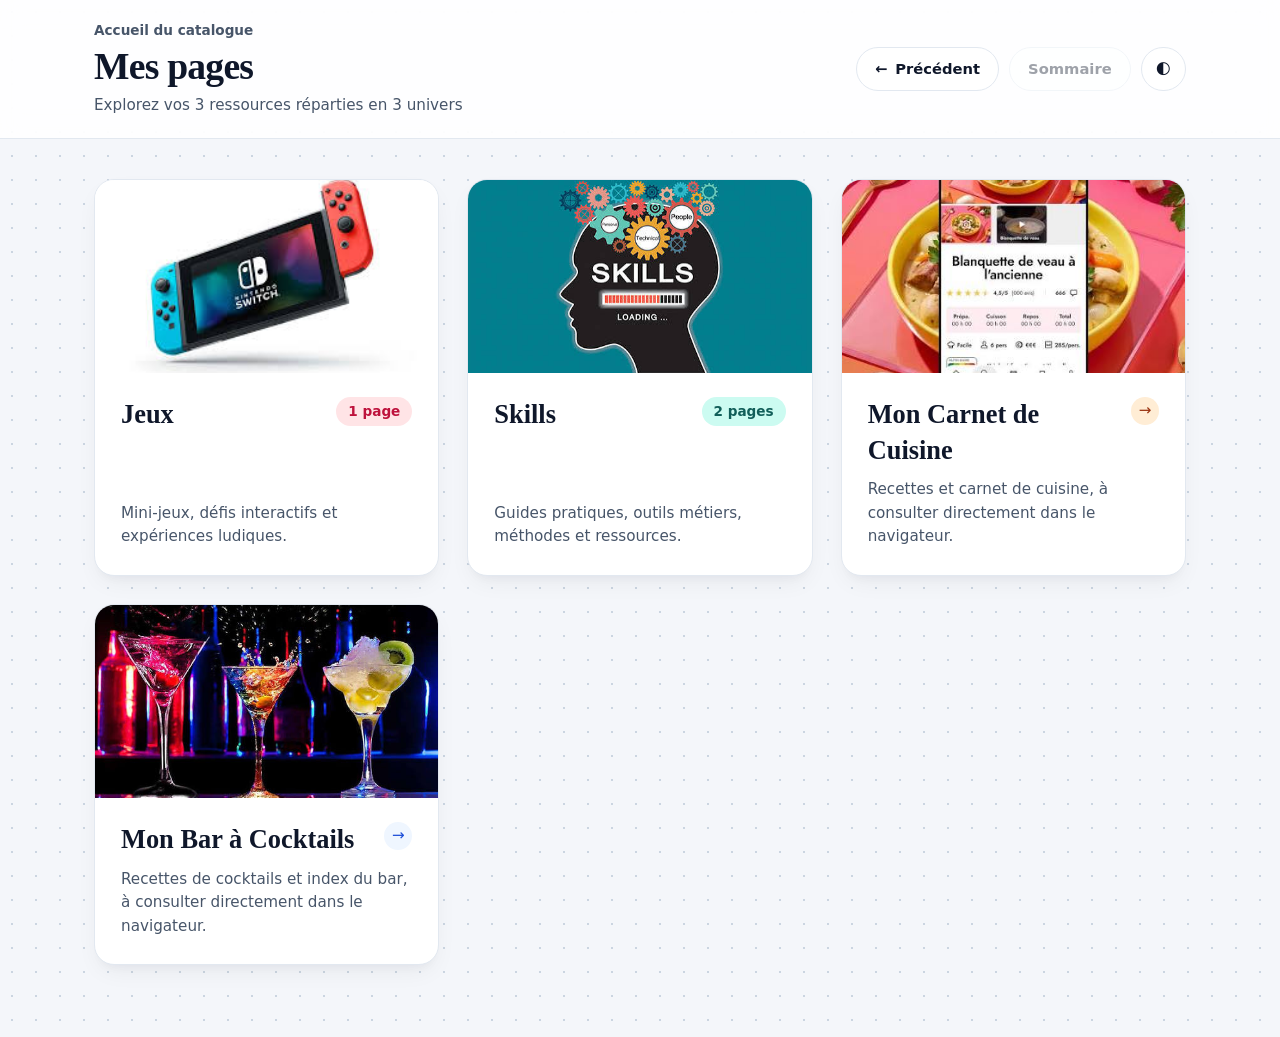
==== index.html @ b403a6d5 "add cocktails" ====
<!DOCTYPE html>
<html lang="fr">
<head>
<meta charset="UTF-8">
<meta name="viewport" content="width=device-width, initial-scale=1">
<title>Mes pages — Catalogue</title>
<link rel="icon" type="image/svg+xml" href="data:image/svg+xml,%3Csvg xmlns='http://www.w3.org/2000/svg' viewBox='0 0 64 64'%3E%3Cdefs%3E%3ClinearGradient id='g' x1='0%25' y1='0%25' x2='100%25' y2='100%25'%3E%3Cstop offset='0%25' stop-color='%2338bdf8'/%3E%3Cstop offset='100%25' stop-color='%23a855f7'/%3E%3C/linearGradient%3E%3C/defs%3E%3Crect width='64' height='64' rx='16' fill='%230f172a'/%3E%3Cg stroke='url(%23g)' stroke-width='2.5' opacity='0.85'%3E%3Cline x1='15' y1='20' x2='32' y2='14'/%3E%3Cline x1='15' y1='20' x2='32' y2='32'/%3E%3Cline x1='15' y1='20' x2='32' y2='50'/%3E%3Cline x1='15' y1='44' x2='32' y2='14'/%3E%3Cline x1='15' y1='44' x2='32' y2='32'/%3E%3Cline x1='15' y1='44' x2='32' y2='50'/%3E%3Cline x1='32' y1='14' x2='49' y2='32'/%3E%3Cline x1='32' y1='32' x2='49' y2='32'/%3E%3Cline x1='32' y1='50' x2='49' y2='32'/%3E%3C/g%3E%3Ccircle cx='15' cy='20' r='4.5' fill='%2338bdf8'/%3E%3Ccircle cx='15' cy='44' r='4.5' fill='%2338bdf8'/%3E%3Ccircle cx='32' cy='14' r='4.5' fill='%23818cf8'/%3E%3Ccircle cx='32' cy='32' r='4.5' fill='%23818cf8'/%3E%3Ccircle cx='32' cy='50' r='4.5' fill='%23818cf8'/%3E%3Ccircle cx='49' cy='32' r='5.5' fill='%23c084fc'/%3E%3C/svg%3E">
<style>
  /* ==========================================================================
     1. VARIABLES & THÈMES (Neutre, Jeux, Skills)
     ========================================================================== */
  :root {
    color-scheme: light dark;
    /* Palette de base (Accueil - Mode Clair) */
    --bg: #f4f6fa;
    --bg-pattern: radial-gradient(#cbd5e1 1px, transparent 1px);
    --surface: #ffffff;
    --surface-hover: #f8fafc;
    --ink: #0f172a;
    --muted: #475569;
    --line: #e2e8f0;
    --accent: #3b82f6;
    --accent-soft: #eff6ff;
    --accent-ink: #1d4ed8;
    --focus: #2563eb;
    --shadow: 0 10px 25px -5px rgba(15, 23, 42, 0.06), 0 8px 10px -6px rgba(15, 23, 42, 0.04);
    --shadow-hover: 0 20px 30px -10px rgba(15, 23, 42, 0.14);
    
    --radius: 20px;
    --radius-sm: 12px;
    --font-display: Georgia, "Iowan Old Style", "Palatino Linotype", serif;
    --font-sans: system-ui, -apple-system, "Segoe UI", Roboto, "Helvetica Neue", sans-serif;
    --transition: 0.25s cubic-bezier(0.22, 1, 0.36, 1);
  }

  /* Mode Sombre global (hors thème spécifique) */
  @media (prefers-color-scheme: dark) {
    :root:not([data-color-mode="light"]) {
      --bg: #0b1120;
      --bg-pattern: radial-gradient(#1e293b 1px, transparent 1px);
      --surface: #131c31;
      --surface-hover: #192540;
      --ink: #f1f5f9;
      --muted: #94a3b8;
      --line: #23304a;
      --accent: #60a5fa;
      --accent-soft: #1e293b;
      --accent-ink: #93c5fd;
      --focus: #60a5fa;
      --shadow: 0 10px 25px -5px rgba(0, 0, 0, 0.4);
      --shadow-hover: 0 20px 30px -10px rgba(0, 0, 0, 0.6);
    }
  }
  :root[data-color-mode="dark"] {
    --bg: #0b1120;
    --bg-pattern: radial-gradient(#1e293b 1px, transparent 1px);
    --surface: #131c31;
    --surface-hover: #192540;
    --ink: #f1f5f9;
    --muted: #94a3b8;
    --line: #23304a;
    --accent: #60a5fa;
    --accent-soft: #1e293b;
    --accent-ink: #93c5fd;
    --focus: #60a5fa;
    --shadow: 0 10px 25px -5px rgba(0, 0, 0, 0.4);
    --shadow-hover: 0 20px 30px -10px rgba(0, 0, 0, 0.6);
  }

  /* --------------------------------------------------------------------------
     THÈME SPÉCIFIQUE : JEUX (Ambiance Arcade / Gaming vibrante)
     -------------------------------------------------------------------------- */
  :root[data-category="jeux"] {
    --bg: #130b24;
    --bg-pattern: radial-gradient(rgba(236, 72, 153, 0.18) 1.5px, transparent 1.5px);
    --surface: #1e1238;
    --surface-hover: #29184d;
    --ink: #fdf4ff;
    --muted: #d8b4fe;
    --line: #3b236e;
    --accent: #f43f5e;
    --accent-soft: rgba(244, 63, 94, 0.2);
    --accent-ink: #fda4af;
    --focus: #fbbf24;
    --radius: 24px;
    --font-display: system-ui, -apple-system, "Segoe UI", Roboto, sans-serif;
    --shadow: 0 10px 30px -5px rgba(0, 0, 0, 0.5), 0 0 0 1px rgba(244, 63, 94, 0.15);
    --shadow-hover: 0 18px 35px -8px rgba(244, 63, 94, 0.35), 0 0 20px rgba(168, 85, 247, 0.25);
  }
  :root[data-category="jeux"][data-color-mode="light"] {
    --bg: #fdf2f8;
    --bg-pattern: radial-gradient(rgba(219, 39, 119, 0.15) 1.5px, transparent 1.5px);
    --surface: #ffffff;
    --surface-hover: #fff1f2;
    --ink: #3b0764;
    --muted: #701a75;
    --line: #fbcfe8;
    --accent: #e11d48;
    --accent-soft: #ffe4e6;
    --accent-ink: #be123c;
    --focus: #be123c;
  }

  /* --------------------------------------------------------------------------
     THÈME SPÉCIFIQUE : SKILLS (Ambiance Atelier / Savoir-faire précis)
     -------------------------------------------------------------------------- */
  :root[data-category="skill"] {
    --bg: #f0f5f3;
    --bg-pattern: linear-gradient(to right, rgba(15, 118, 110, 0.06) 1px, transparent 1px),
                  linear-gradient(to bottom, rgba(15, 118, 110, 0.06) 1px, transparent 1px);
    --surface: #ffffff;
    --surface-hover: #f4fbf9;
    --ink: #062c29;
    --muted: #3b635e;
    --line: #cce3de;
    --accent: #0f766e;
    --accent-soft: #ccfbf1;
    --accent-ink: #115e59;
    --focus: #0f766e;
    --radius: 12px;
    --font-display: Georgia, "Iowan Old Style", "Palatino Linotype", serif;
    --shadow: 0 4px 20px -2px rgba(6, 44, 41, 0.06);
    --shadow-hover: 0 14px 28px -6px rgba(15, 118, 110, 0.18);
  }
  :root[data-category="skill"][data-color-mode="dark"] {
    --bg: #071917;
    --bg-pattern: linear-gradient(to right, rgba(45, 212, 191, 0.06) 1px, transparent 1px),
                  linear-gradient(to bottom, rgba(45, 212, 191, 0.06) 1px, transparent 1px);
    --surface: #0d2623;
    --surface-hover: #133531;
    --ink: #ecfdf5;
    --muted: #99f6e4;
    --line: #1d4742;
    --accent: #2dd4bf;
    --accent-soft: rgba(45, 212, 191, 0.15);
    --accent-ink: #5eead4;
    --focus: #2dd4bf;
  }

  /* ==========================================================================
     2. RESET & ACCESSIBILITÉ
     ========================================================================== */
  *, *::before, *::after { box-sizing: border-box; }
  html { -webkit-text-size-adjust: 100%; scroll-behavior: smooth; }
  
  body {
    margin: 0;
    font-family: var(--font-sans);
    font-size: 16px;
    line-height: 1.55;
    background-color: var(--bg);
    background-image: var(--bg-pattern);
    background-size: 24px 24px;
    color: var(--ink);
    min-height: 100vh;
    transition: background-color 0.35s ease, color 0.35s ease;
  }

  /* Lien d'évitement clavier (Skip Link) */
  .skip-link {
    position: absolute;
    top: -100px;
    left: 16px;
    background: var(--accent);
    color: #ffffff;
    padding: 12px 20px;
    border-radius: 999px;
    font-weight: 700;
    text-decoration: none;
    z-index: 1000;
    transition: top 0.2s ease;
  }
  .skip-link:focus {
    top: 16px;
    outline: 3px solid var(--focus);
    outline-offset: 2px;
  }

  /* Focus clavier haute visibilité */
  :focus-visible {
    outline: 3px solid var(--focus);
    outline-offset: 3px;
  }

  .sr-only {
    position: absolute;
    width: 1px;
    height: 1px;
    padding: 0;
    margin: -1px;
    overflow: hidden;
    clip: rect(0, 0, 0, 0);
    white-space: nowrap;
    border: 0;
  }

  /* ==========================================================================
     3. EN-TÊTE & NAVIGATION
     ========================================================================== */
  .top-wrapper {
    background: color-mix(in srgb, var(--surface) 85%, transparent);
    backdrop-filter: blur(12px);
    -webkit-backdrop-filter: blur(12px);
    border-bottom: 1px solid var(--line);
    position: sticky;
    top: 0;
    z-index: 50;
  }

  .top {
    max-width: 1140px;
    margin: 0 auto;
    padding: 20px 24px;
    display: flex;
    flex-wrap: wrap;
    align-items: center;
    justify-content: space-between;
    gap: 16px 24px;
  }

  .brand-area {
    display: flex;
    flex-direction: column;
    gap: 4px;
  }

  /* Fil d'Ariane */
  .breadcrumb {
    display: flex;
    align-items: center;
    gap: 8px;
    font-size: 0.85rem;
    font-weight: 600;
    color: var(--muted);
  }
  .breadcrumb a {
    color: var(--accent-ink);
    text-decoration: none;
    border-radius: 4px;
  }
  .breadcrumb a:hover { text-decoration: underline; }

  header h1 {
    margin: 0;
    font-family: var(--font-display);
    font-weight: 800;
    font-size: clamp(1.65rem, 3.5vw, 2.35rem);
    letter-spacing: -0.02em;
    line-height: 1.15;
    display: flex;
    align-items: center;
    gap: 12px;
  }
  :root[data-category="skill"] header h1 {
    font-weight: 400;
    letter-spacing: -0.01em;
  }

  .category-badge {
    font-family: var(--font-sans);
    font-size: 0.8rem;
    font-weight: 700;
    text-transform: uppercase;
    letter-spacing: 0.06em;
    padding: 4px 12px;
    border-radius: 999px;
    background: var(--accent-soft);
    color: var(--accent-ink);
    border: 1px solid color-mix(in srgb, var(--accent) 30%, transparent);
  }

  header p {
    margin: 2px 0 0;
    color: var(--muted);
    font-size: 0.95rem;
  }

  .controls {
    display: flex;
    flex-wrap: wrap;
    align-items: center;
    gap: 10px;
  }

  .btn {
    appearance: none;
    display: inline-flex;
    align-items: center;
    gap: 8px;
    padding: 10px 18px;
    border: 1px solid var(--line);
    border-radius: 999px;
    background: var(--surface);
    color: var(--ink);
    font: inherit;
    font-size: 0.92rem;
    font-weight: 600;
    cursor: pointer;
    transition: all var(--transition);
  }
  .btn:hover:not(:disabled) {
    border-color: var(--accent);
    background: var(--accent-soft);
    color: var(--accent-ink);
  }
  .btn:disabled {
    opacity: 0.4;
    cursor: not-allowed;
  }
  .btn-icon {
    padding: 10px 14px;
  }

  /* ==========================================================================
     4. CONTENU PRINCIPAL & BARRE D'OUTILS
     ========================================================================== */
  main {
    max-width: 1140px;
    margin: 0 auto;
    padding: 32px 24px 72px;
  }

  /* Barre de recherche dans les catégories */
  .toolbar {
    margin-bottom: 28px;
    display: flex;
    flex-wrap: wrap;
    align-items: center;
    justify-content: space-between;
    gap: 16px;
  }

  .search-box {
    position: relative;
    flex: 1 1 280px;
    max-width: 420px;
  }
  .search-box svg {
    position: absolute;
    left: 14px;
    top: 50%;
    transform: translateY(-50%);
    width: 18px;
    height: 18px;
    color: var(--muted);
    pointer-events: none;
  }
  .search-input {
    width: 100%;
    padding: 12px 16px 12px 42px;
    border: 1px solid var(--line);
    border-radius: 999px;
    background: var(--surface);
    color: var(--ink);
    font: inherit;
    font-size: 0.95rem;
    box-shadow: var(--shadow);
    transition: border-color 0.2s ease, box-shadow 0.2s ease;
  }
  .search-input::placeholder { color: var(--muted); }
  .search-input:focus {
    outline: none;
    border-color: var(--accent);
    box-shadow: 0 0 0 3px var(--accent-soft);
  }

  /* ==========================================================================
     5. GRILLES & CARTES
     ========================================================================== */
  .grid {
    list-style: none;
    margin: 0;
    padding: 0;
    display: grid;
    gap: 24px;
    grid-template-columns: repeat(auto-fill, minmax(250px, 1fr));
  }

  /* Grille d'accueil (2 grandes cartes héroïques) */
  .grid.home-grid {
    grid-template-columns: repeat(auto-fit, minmax(320px, 1fr));
    gap: 28px;
    margin-top: 8px;
  }

  .card {
    position: relative;
    display: flex;
    flex-direction: column;
    height: 100%;
    background: var(--surface);
    border: 1px solid var(--line);
    border-radius: var(--radius);
    overflow: hidden;
    text-decoration: none;
    color: inherit;
    box-shadow: var(--shadow);
    transition: transform var(--transition), border-color var(--transition), box-shadow var(--transition), background-color var(--transition);
  }

  .card:hover {
    border-color: var(--accent);
    background: var(--surface-hover);
    box-shadow: var(--shadow-hover);
  }

  @media (prefers-reduced-motion: no-preference) {
    .card:hover { transform: translateY(-4px); }
  }

  /* Visuel de carte */
  .media-wrap {
    position: relative;
    aspect-ratio: 16 / 10;
    width: 100%;
    overflow: hidden;
    background: var(--accent-soft);
    display: flex;
    align-items: center;
    justify-content: center;
  }

  .card img {
    width: 100%;
    height: 100%;
    object-fit: cover;
    display: block;
    transition: transform 0.4s ease;
  }
  @media (prefers-reduced-motion: no-preference) {
    .card:hover img { transform: scale(1.04); }
  }

  .thumb-svg {
    width: 100%;
    height: 100%;
    display: flex;
    align-items: center;
    justify-content: center;
  }
  .thumb-svg svg {
    width: 100%;
    height: 100%;
    object-fit: cover;
  }

  /* Contenu texte de la carte */
  .card-body {
    padding: 18px 20px 20px;
    display: flex;
    flex-direction: column;
    justify-content: space-between;
    flex: 1;
    gap: 10px;
  }

  .card-title-row {
    display: flex;
    align-items: flex-start;
    justify-content: space-between;
    gap: 12px;
  }

  .card .label {
    font-weight: 700;
    font-size: 1.08rem;
    line-height: 1.35;
    overflow-wrap: anywhere;
  }

  .card-arrow {
    flex-shrink: 0;
    width: 28px;
    height: 28px;
    border-radius: 50%;
    background: var(--accent-soft);
    color: var(--accent-ink);
    display: inline-flex;
    align-items: center;
    justify-content: center;
    font-size: 0.95rem;
    transition: transform 0.2s ease, background-color 0.2s ease, color 0.2s ease;
  }
  .card:hover .card-arrow {
    background: var(--accent);
    color: #ffffff;
    transform: translateX(3px);
  }

  /* Styles spécifiques des Cartes Catégories (Accueil) */
  .card.category[data-key="jeux"] {
    --accent: #e11d48;
    --accent-soft: #ffe4e6;
    --accent-ink: #be123c;
  }
  .card.category[data-key="skill"] {
    --accent: #0f766e;
    --accent-soft: #ccfbf1;
    --accent-ink: #115e59;
  }
  @media (prefers-color-scheme: dark) {
    :root:not([data-color-mode="light"]) .card.category[data-key="jeux"] {
      --accent: #f43f5e;
      --accent-soft: rgba(244, 63, 94, 0.2);
      --accent-ink: #fda4af;
    }
    :root:not([data-color-mode="light"]) .card.category[data-key="skill"] {
      --accent: #2dd4bf;
      --accent-soft: rgba(45, 212, 191, 0.18);
      --accent-ink: #5eead4;
    }
  }
  :root[data-color-mode="dark"] .card.category[data-key="jeux"] {
    --accent: #f43f5e;
    --accent-soft: rgba(244, 63, 94, 0.2);
    --accent-ink: #fda4af;
  }
  :root[data-color-mode="dark"] .card.category[data-key="skill"] {
    --accent: #2dd4bf;
    --accent-soft: rgba(45, 212, 191, 0.18);
    --accent-ink: #5eead4;
  }

  /* Vignette Cuisine (lien direct vers le carnet) */
  .card.category[data-key="cuisine"] {
    --accent: #ea580c;
    --accent-soft: #ffedd5;
    --accent-ink: #9a3412;
  }
  @media (prefers-color-scheme: dark) {
    :root:not([data-color-mode="light"]) .card.category[data-key="cuisine"] {
      --accent: #fb923c;
      --accent-soft: rgba(251, 146, 60, 0.18);
      --accent-ink: #fdba74;
    }
  }
  :root[data-color-mode="dark"] .card.category[data-key="cuisine"] {
    --accent: #fb923c;
    --accent-soft: rgba(251, 146, 60, 0.18);
    --accent-ink: #fdba74;
  }

  .card.category .media-wrap {
    aspect-ratio: 16 / 9;
  }
  .card.category .card-body {
    padding: 24px 26px 26px;
  }
  .card.category .label {
    font-family: var(--font-display);
    font-size: 1.65rem;
    font-weight: 700;
  }
  .card.category .desc {
    margin: 0;
    color: var(--muted);
    font-size: 0.95rem;
  }

  .count-pill {
    display: inline-flex;
    align-items: center;
    gap: 6px;
    font-family: var(--font-sans);
    font-size: 0.85rem;
    font-weight: 700;
    color: var(--accent-ink);
    background: var(--accent-soft);
    padding: 4px 12px;
    border-radius: 999px;
    white-space: nowrap;
  }

  .info {
    grid-column: 1 / -1;
    background: var(--surface);
    border: 1px dashed var(--line);
    border-radius: var(--radius);
    color: var(--muted);
    text-align: center;
    padding: 56px 24px;
    margin: 0;
    font-size: 1.05rem;
  }

  @media (max-width: 600px) {
    .top { padding: 16px; }
    main { padding: 20px 16px 56px; }
    .grid { grid-template-columns: 1fr; gap: 16px; }
    .card.category .label { font-size: 1.4rem; }
  }
</style>
</head>
<body>

<a href="#app" class="skip-link">Aller au contenu principal</a>

<div class="top-wrapper">
  <header class="top">
    <div class="brand-area">
      <nav class="breadcrumb" id="breadcrumb" aria-label="Fil d'Ariane"></nav>
      <h1>
        <span id="pageTitle">Mes pages</span>
        <span class="category-badge" id="categoryBadge" hidden></span>
      </h1>
      <p id="subtitle" role="status" aria-live="polite">Chargement du catalogue…</p>
    </div>

    <div class="controls" role="toolbar" aria-label="Outils de navigation">
      <button class="btn" id="btnPrecedent" type="button" onclick="history.back()">
        <span aria-hidden="true">←</span> Précédent
      </button>
      <button class="btn" id="btnSommaire" type="button" onclick="location.hash = ''">
        Sommaire
      </button>
      <button class="btn btn-icon" id="btnTheme" type="button" aria-label="Changer le mode clair ou sombre" title="Changer l'apparence clair/sombre">
        <span id="themeIcon" aria-hidden="true">🌓</span>
      </button>
    </div>
  </header>
</div>

<main id="app" tabindex="-1">
  <p class="info">Recherche des pages en cours…</p>
</main>

<!-- Données générées par generer_pages.py -->
<script src="pages.js"></script>

<script>
  /* ==========================================================================
     ILLUSTRATIONS VECTORIELLES INTÉGRÉES (Fallbacks visuels pertinents)
     ========================================================================== */
  const ILLUSTRATIONS = {
    jeux: `
      <svg viewBox="0 0 400 225" xmlns="http://www.w3.org/2000/svg" role="img" aria-hidden="true">
        <defs>
          <linearGradient id="g-jeux" x1="0%" y1="0%" x2="100%" y2="100%">
            <stop offset="0%" stop-color="#3b0764"/>
            <stop offset="50%" stop-color="#831843"/>
            <stop offset="100%" stop-color="#e11d48"/>
          </linearGradient>
          <radialGradient id="glow-jeux" cx="50%" cy="50%" r="50%">
            <stop offset="0%" stop-color="#fbbf24" stop-opacity="0.35"/>
            <stop offset="100%" stop-color="#fbbf24" stop-opacity="0"/>
          </radialGradient>
        </defs>
        <rect width="400" height="225" fill="url(#g-jeux)"/>
        <circle cx="200" cy="112" r="110" fill="url(#glow-jeux)"/>
        <!-- Grille néon perspective -->
        <path d="M0 175 L400 175 M0 195 L400 195 M0 215 L400 215 M80 155 L20 225 M160 155 L130 225 M240 155 L270 225 M320 155 L380 225" stroke="rgba(255,255,255,0.15)" stroke-width="1.5"/>
        <!-- Manette stylisée -->
        <g transform="translate(120, 52)">
          <rect x="20" y="20" width="120" height="68" rx="34" fill="#1e1b4b" stroke="#f472b6" stroke-width="3"/>
          <!-- Croix directionnelle -->
          <path d="M52 42 v24 M40 54 h24" stroke="#38bdf8" stroke-width="6" stroke-linecap="round"/>
          <!-- Boutons d'action -->
          <circle cx="112" cy="44" r="5" fill="#fbbf24"/>
          <circle cx="124" cy="54" r="5" fill="#f43f5e"/>
          <circle cx="112" cy="64" r="5" fill="#34d399"/>
          <circle cx="100" cy="54" r="5" fill="#a78bfa"/>
        </g>
        <!-- Étoiles -->
        <circle cx="65" cy="45" r="2.5" fill="#fde047"/>
        <circle cx="335" cy="55" r="3" fill="#38bdf8"/>
        <circle cx="310" cy="135" r="2" fill="#f472b6"/>
      </svg>`,
    skill: `
      <svg viewBox="0 0 400 225" xmlns="http://www.w3.org/2000/svg" role="img" aria-hidden="true">
        <defs>
          <linearGradient id="g-skill" x1="0%" y1="0%" x2="100%" y2="100%">
            <stop offset="0%" stop-color="#064e3b"/>
            <stop offset="60%" stop-color="#0f766e"/>
            <stop offset="100%" stop-color="#14b8a6"/>
          </linearGradient>
        </defs>
        <rect width="400" height="225" fill="url(#g-skill)"/>
        <!-- Cercles géométriques / architecture -->
        <circle cx="200" cy="112" r="78" fill="none" stroke="rgba(255,255,255,0.18)" stroke-width="1.5" stroke-dasharray="6 6"/>
        <circle cx="200" cy="112" r="52" fill="rgba(255,255,255,0.08)" stroke="rgba(255,255,255,0.3)" stroke-width="1.5"/>
        <!-- Compas / Fiche structurée / Étoile de compétence -->
        <g transform="translate(152, 64)" fill="none" stroke="#ecfdf5" stroke-width="2.5" stroke-linecap="round" stroke-linejoin="round">
          <polygon points="48,8 60,34 88,38 68,58 72,86 48,72 24,86 28,58 8,38 36,34" fill="rgba(255,255,255,0.16)"/>
          <circle cx="48" cy="48" r="10" fill="#5eead4" stroke="none"/>
        </g>
        <!-- Lignes techniques -->
        <path d="M40 40 h45 M40 50 h28 M315 175 h45 M332 185 h28" stroke="rgba(255,255,255,0.4)" stroke-width="2" stroke-linecap="round"/>
      </svg>`,
    cuisine: `
      <svg viewBox="0 0 400 225" xmlns="http://www.w3.org/2000/svg" role="img" aria-hidden="true">
        <defs>
          <linearGradient id="g-cuisine" x1="0%" y1="0%" x2="100%" y2="100%">
            <stop offset="0%" stop-color="#7c2d12"/>
            <stop offset="55%" stop-color="#c2410c"/>
            <stop offset="100%" stop-color="#fb923c"/>
          </linearGradient>
        </defs>
        <rect width="400" height="225" fill="url(#g-cuisine)"/>
        <!-- Poêle vue de dessus -->
        <circle cx="190" cy="115" r="66" fill="rgba(255,255,255,0.12)" stroke="rgba(255,255,255,0.45)" stroke-width="3"/>
        <circle cx="190" cy="115" r="42" fill="none" stroke="rgba(255,255,255,0.25)" stroke-width="2"/>
        <path d="M256 115 h70" stroke="#fff7ed" stroke-width="9" stroke-linecap="round"/>
        <!-- Vapeur -->
        <path d="M172 32 q-10 -12 0 -24 M190 32 q-10 -12 0 -24 M208 32 q-10 -12 0 -24" fill="none" stroke="rgba(255,255,255,0.6)" stroke-width="3" stroke-linecap="round"/>
        <!-- Ingrédients -->
        <circle cx="180" cy="108" r="7" fill="#fde047"/>
        <circle cx="200" cy="125" r="6" fill="#86efac"/>
        <circle cx="186" cy="132" r="5" fill="#fecaca"/>
        <!-- Lignes techniques -->
        <path d="M40 40 h45 M40 50 h28 M315 175 h45 M332 185 h28" stroke="rgba(255,255,255,0.4)" stroke-width="2" stroke-linecap="round"/>
      </svg>`,
    cocktail: `
      <svg viewBox="0 0 400 225" xmlns="http://www.w3.org/2000/svg" role="img" aria-hidden="true">
        <defs>
          <linearGradient id="g-cocktail" x1="0%" y1="0%" x2="100%" y2="100%">
            <stop offset="0%" stop-color="#4c0519"/>
            <stop offset="55%" stop-color="#be185d"/>
            <stop offset="100%" stop-color="#f59e0b"/>
          </linearGradient>
        </defs>
        <rect width="400" height="225" fill="url(#g-cocktail)"/>
        <circle cx="300" cy="60" r="34" fill="rgba(255,255,255,0.12)"/>
        <!-- Verre à cocktail -->
        <path d="M150 62 h100 l-50 62 z" fill="rgba(255,255,255,0.22)" stroke="#fff7ed" stroke-width="3" stroke-linejoin="round"/>
        <path d="M200 124 v58 M162 184 h76" stroke="#fff7ed" stroke-width="5" stroke-linecap="round"/>
        <!-- Liquide et garniture -->
        <path d="M168 84 h64 l-32 36 z" fill="#fde047"/>
        <path d="M236 52 l18 -30" stroke="#86efac" stroke-width="4" stroke-linecap="round"/>
        <circle cx="256" cy="20" r="6" fill="#fb7185"/>
        <!-- Bulles -->
        <circle cx="120" cy="150" r="4" fill="rgba(255,255,255,0.5)"/>
        <circle cx="280" cy="160" r="3" fill="rgba(255,255,255,0.5)"/>
        <circle cx="90" cy="110" r="2.5" fill="rgba(255,255,255,0.5)"/>
      </svg>`
  };

  /* ==========================================================================
     CONFIGURATION DES CATÉGORIES
     ========================================================================== */
  const CATEGORIES = {
    jeux: {
      title: "Jeux",
      badge: "Espace Ludique",
      description: "Mini-jeux, défis interactifs et expériences ludiques.",
      icon: "🎮",
      img: "switch"
    },
    skill: {
      title: "Skills",
      badge: "Atelier & Savoir-faire",
      description: "Guides pratiques, outils métiers, méthodes et ressources.",
      icon: "🧩",
      img: "skill"
    }
  };

  /* Vignette de sélection : lance l'index du carnet de cuisine */
  const CUISINE_TILE = {
    key: "cuisine",
    href: "Mon-Carnet-de-Cuisine-IA-navigateur/index.html",
    title: "Mon Carnet de Cuisine",
    description: "Recettes et carnet de cuisine, à consulter directement dans le navigateur.",
    img: "cuisine",
    image: null
  };

  /* Vignette de sélection : lance l'index du bar à cocktails */
  const BAR_TILE = {
    key: "cocktail",
    href: "bar-a-cocktails/index.html",
    title: "Mon Bar à Cocktails",
    description: "Recettes de cocktails et index du bar, à consulter directement dans le navigateur.",
    img: "cocktail",
    image: null
  };

  const IMAGE_EXT = ["jpg", "jpeg", "png", "webp"];
  let PAGES = [];
  let currentSearch = "";

  const app = document.getElementById("app");
  const pageTitle = document.getElementById("pageTitle");
  const categoryBadge = document.getElementById("categoryBadge");
  const subtitle = document.getElementById("subtitle");
  const breadcrumb = document.getElementById("breadcrumb");
  const btnSommaire = document.getElementById("btnSommaire");
  const btnTheme = document.getElementById("btnTheme");

  /* ==========================================================================
     GESTION DU MODE CLAIR / SOMBRE MANUEL
     ========================================================================== */
  function initColorMode() {
    const saved = localStorage.getItem("catalogue-color-mode");
    if (saved) document.documentElement.dataset.colorMode = saved;
    
    btnTheme.addEventListener("click", () => {
      const current = document.documentElement.dataset.colorMode;
      const isDarkSystem = window.matchMedia("(prefers-color-scheme: dark)").matches;
      let next;
      if (!current) {
        next = isDarkSystem ? "light" : "dark";
      } else {
        next = current === "dark" ? "light" : "dark";
      }
      document.documentElement.dataset.colorMode = next;
      localStorage.setItem("catalogue-color-mode", next);
    });
  }

  /* ==========================================================================
     1. DÉCOUVERTE DES FICHIERS
     ========================================================================== */
  async function listFromDirectory() {
    const res = await fetch("./");
    if (!res.ok) throw new Error("listing indisponible");
    const doc = new DOMParser().parseFromString(await res.text(), "text/html");
    return [...doc.querySelectorAll("a")]
      .map(a => decodeURIComponent(a.getAttribute("href") || ""))
      .filter(h => /^(jeux|skill)[^/]*\.html$/i.test(h))
      .map(f => ({ file: f }));
  }

  async function discover() {
    if (Array.isArray(window.PAGES_DATA) && window.PAGES_DATA.length) {
      return window.PAGES_DATA;
    }
    try {
      const entries = await listFromDirectory();
      if (entries.length) return entries;
    } catch (err) {
      console.warn("Listing impossible :", err);
    }
    return [];
  }

  /* ==========================================================================
     2. INFOS DE CHAQUE PAGE
     ========================================================================== */
  async function titleOf(file) {
    try {
      const res = await fetch(file);
      const doc = new DOMParser().parseFromString(await res.text(), "text/html");
      return doc.title.trim() || null;
    } catch { return null; }
  }

  function imageExists(src) {
    return new Promise(resolve => {
      const img = new Image();
      img.onload = () => resolve(src);
      img.onerror = () => resolve(null);
      img.src = src;
    });
  }

  async function findImage(stem) {
    for (const dir of ["", "images/"]) {
      for (const ext of IMAGE_EXT) {
        const ok = await imageExists(`${dir}${stem}.${ext}`);
        if (ok) return ok;
      }
    }
    return null;
  }

  function categoryOf(file) {
    return Object.keys(CATEGORIES).find(k => file.toLowerCase().startsWith(k)) || null;
  }

  async function loadCategoryIcons() {
    for (const cat of Object.values(CATEGORIES)) {
      cat.image = cat.img ? await findImage(cat.img) : null;
    }
    CUISINE_TILE.image = await findImage(CUISINE_TILE.img);
    BAR_TILE.image = await findImage(BAR_TILE.img);
  }

  async function buildPages() {
    const entries = await discover();
    const pages = [];
    for (const e of entries) {
      try {
        const key = categoryOf(e.file);
        if (!key) continue;
        const stem = e.file.replace(/\.html$/i, "");
        pages.push({
          key,
          file: e.file,
          name: e.name || (await titleOf(e.file)) || stem,
          image: ("image" in e) ? e.image : await findImage(stem)
        });
      } catch (err) {
        console.warn("Page ignorée :", e, err);
      }
    }
    pages.sort((a, b) => a.name.localeCompare(b.name, "fr", { numeric: true }));
    return pages;
  }

  /* ==========================================================================
     3. AFFICHAGE & ACCESSIBILITÉ
     ========================================================================== */
  function makeSvgThumb(key) {
    const div = document.createElement("div");
    div.className = "thumb-svg";
    div.setAttribute("aria-hidden", "true");
    div.innerHTML = ILLUSTRATIONS[key] || ILLUSTRATIONS.skill;
    return div;
  }

  function makeCard({ href, name, description, image, key, isCategory = false, count = null }) {
    const li = document.createElement("li");
    
    const a = document.createElement("a");
    a.className = "card" + (isCategory ? " category" : "");
    a.href = href;
    a.dataset.key = key;

    // Zone visuelle (Photo ou Illustration SVG dédiée)
    const mediaWrap = document.createElement("div");
    mediaWrap.className = "media-wrap";
    if (image) {
      const img = document.createElement("img");
      img.src = image;
      img.alt = ""; // Décoratif car le lien contient déjà le titre explicite
      img.loading = "lazy";
      img.onerror = () => img.replaceWith(makeSvgThumb(key));
      mediaWrap.appendChild(img);
    } else {
      mediaWrap.appendChild(makeSvgThumb(key));
    }
    a.appendChild(mediaWrap);

    // Corps de carte
    const body = document.createElement("div");
    body.className = "card-body";

    const titleRow = document.createElement("div");
    titleRow.className = "card-title-row";

    const titleSpan = document.createElement("span");
    titleSpan.className = "label";
    titleSpan.textContent = name;
    titleRow.appendChild(titleSpan);

    if (count !== null) {
      const badge = document.createElement("span");
      badge.className = "count-pill";
      badge.textContent = `${count} ${count > 1 ? "pages" : "page"}`;
      titleRow.appendChild(badge);
    } else {
      const arrow = document.createElement("span");
      arrow.className = "card-arrow";
      arrow.setAttribute("aria-hidden", "true");
      arrow.textContent = "→";
      titleRow.appendChild(arrow);
    }

    body.appendChild(titleRow);

    if (description) {
      const desc = document.createElement("p");
      desc.className = "desc";
      desc.textContent = description;
      body.appendChild(desc);
    }

    a.appendChild(body);
    li.appendChild(a);
    return li;
  }

  function updateHeader({ categoryKey = null, title, badge = "", sub = "" }) {
    if (categoryKey) {
      document.documentElement.dataset.category = categoryKey;
      breadcrumb.innerHTML = `<a href="#">Accueil</a> <span aria-hidden="true">/</span> <span>${title}</span>`;
      categoryBadge.textContent = badge;
      categoryBadge.hidden = false;
    } else {
      delete document.documentElement.dataset.category;
      breadcrumb.innerHTML = `<span>Accueil du catalogue</span>`;
      categoryBadge.hidden = true;
    }
    pageTitle.textContent = title;
    subtitle.textContent = sub;
    document.title = categoryKey ? `${title} — Mes pages` : "Mes pages — Catalogue";
  }

  function renderHome() {
    currentSearch = "";
    const total = PAGES.length;
    updateHeader({
      title: "Mes pages",
      sub: total ? `Explorez vos ${total} ressources réparties en 3 univers` : "Aucune page trouvée"
    });
    btnSommaire.disabled = true;
    app.innerHTML = "";

    const ul = document.createElement("ul");
    ul.className = "grid home-grid";
    ul.setAttribute("aria-label", "Catégories disponibles");

    for (const [key, cat] of Object.entries(CATEGORIES)) {
      const count = PAGES.filter(p => p.key === key).length;
      ul.appendChild(makeCard({
        href: "#" + key,
        name: cat.title,
        description: cat.description,
        image: cat.image,
        key,
        isCategory: true,
        count
      }));
    }
    ul.appendChild(makeCard({
      href: CUISINE_TILE.href,
      name: CUISINE_TILE.title,
      description: CUISINE_TILE.description,
      image: CUISINE_TILE.image,
      key: CUISINE_TILE.key,
      isCategory: true
    }));
    ul.appendChild(makeCard({
      href: BAR_TILE.href,
      name: BAR_TILE.title,
      description: BAR_TILE.description,
      image: BAR_TILE.image,
      key: BAR_TILE.key,
      isCategory: true
    }));
    app.appendChild(ul);
  }

  function renderCategory(key) {
    const cat = CATEGORIES[key];
    const allCatPages = PAGES.filter(p => p.key === key);
    
    updateHeader({
      categoryKey: key,
      title: cat.title,
      badge: cat.badge,
      sub: `${allCatPages.length} ${allCatPages.length > 1 ? "pages disponibles" : "page disponible"}`
    });
    btnSommaire.disabled = false;
    app.innerHTML = "";

    if (!allCatPages.length) {
      const p = document.createElement("p");
      p.className = "info";
      p.textContent = "Aucune page dans cette catégorie pour le moment.";
      app.appendChild(p);
      return;
    }

    // Barre d'outils avec recherche accessible
    const toolbar = document.createElement("div");
    toolbar.className = "toolbar";
    toolbar.innerHTML = `
      <div class="search-box">
        <label for="searchInput" class="sr-only">Filtrer les pages dans ${cat.title}</label>
        <svg viewBox="0 0 24 24" fill="none" stroke="currentColor" stroke-width="2" aria-hidden="true">
          <circle cx="11" cy="11" r="8"/><path d="m21 21-4.3-4.3"/>
        </svg>
        <input id="searchInput" class="search-input" type="search" placeholder="Rechercher dans ${cat.title}…" value="${currentSearch}">
      </div>
    `;
    app.appendChild(toolbar);

    const ul = document.createElement("ul");
    ul.className = "grid";
    ul.setAttribute("aria-label", `Liste des pages ${cat.title}`);
    app.appendChild(ul);

    function drawList(query) {
      ul.innerHTML = "";
      const q = query.trim().toLowerCase();
      const filtered = q
        ? allCatPages.filter(p => p.name.toLowerCase().includes(q) || p.file.toLowerCase().includes(q))
        : allCatPages;

      subtitle.textContent = q
        ? `${filtered.length} résultat(s) sur ${allCatPages.length}`
        : `${allCatPages.length} ${allCatPages.length > 1 ? "pages disponibles" : "page disponible"}`;

      if (!filtered.length) {
        const li = document.createElement("li");
        li.className = "info";
        li.textContent = `Aucune page ne correspond à « ${query} ».`;
        ul.appendChild(li);
        return;
      }

      for (const p of filtered) {
        ul.appendChild(makeCard({
          href: p.file,
          name: p.name,
          image: p.image,
          key
        }));
      }
    }

    drawList(currentSearch);

    const searchInput = document.getElementById("searchInput");
    searchInput.addEventListener("input", (e) => {
      currentSearch = e.target.value;
      drawList(currentSearch);
    });
  }

  function route() {
    const key = location.hash.slice(1);
    if (CATEGORIES[key]) renderCategory(key);
    else renderHome();
  }

  /* ==========================================================================
     DÉMARRAGE
     ========================================================================== */
  (async () => {
    initColorMode();
    try {
      await loadCategoryIcons();
      PAGES = await buildPages();
    } catch (err) {
      console.error(err);
      PAGES = [];
    }
    window.addEventListener("hashchange", route);
    route();
    if (!PAGES.length) {
      subtitle.textContent = "Aucune page trouvée";
      app.innerHTML = '<p class="info">Vérifiez que <strong>pages.js</strong> existe (lancez <code>generer_pages.py</code>), ou utilisez <code>lancer.py</code>.</p>';
    }
  })();
</script>
</body>
</html>
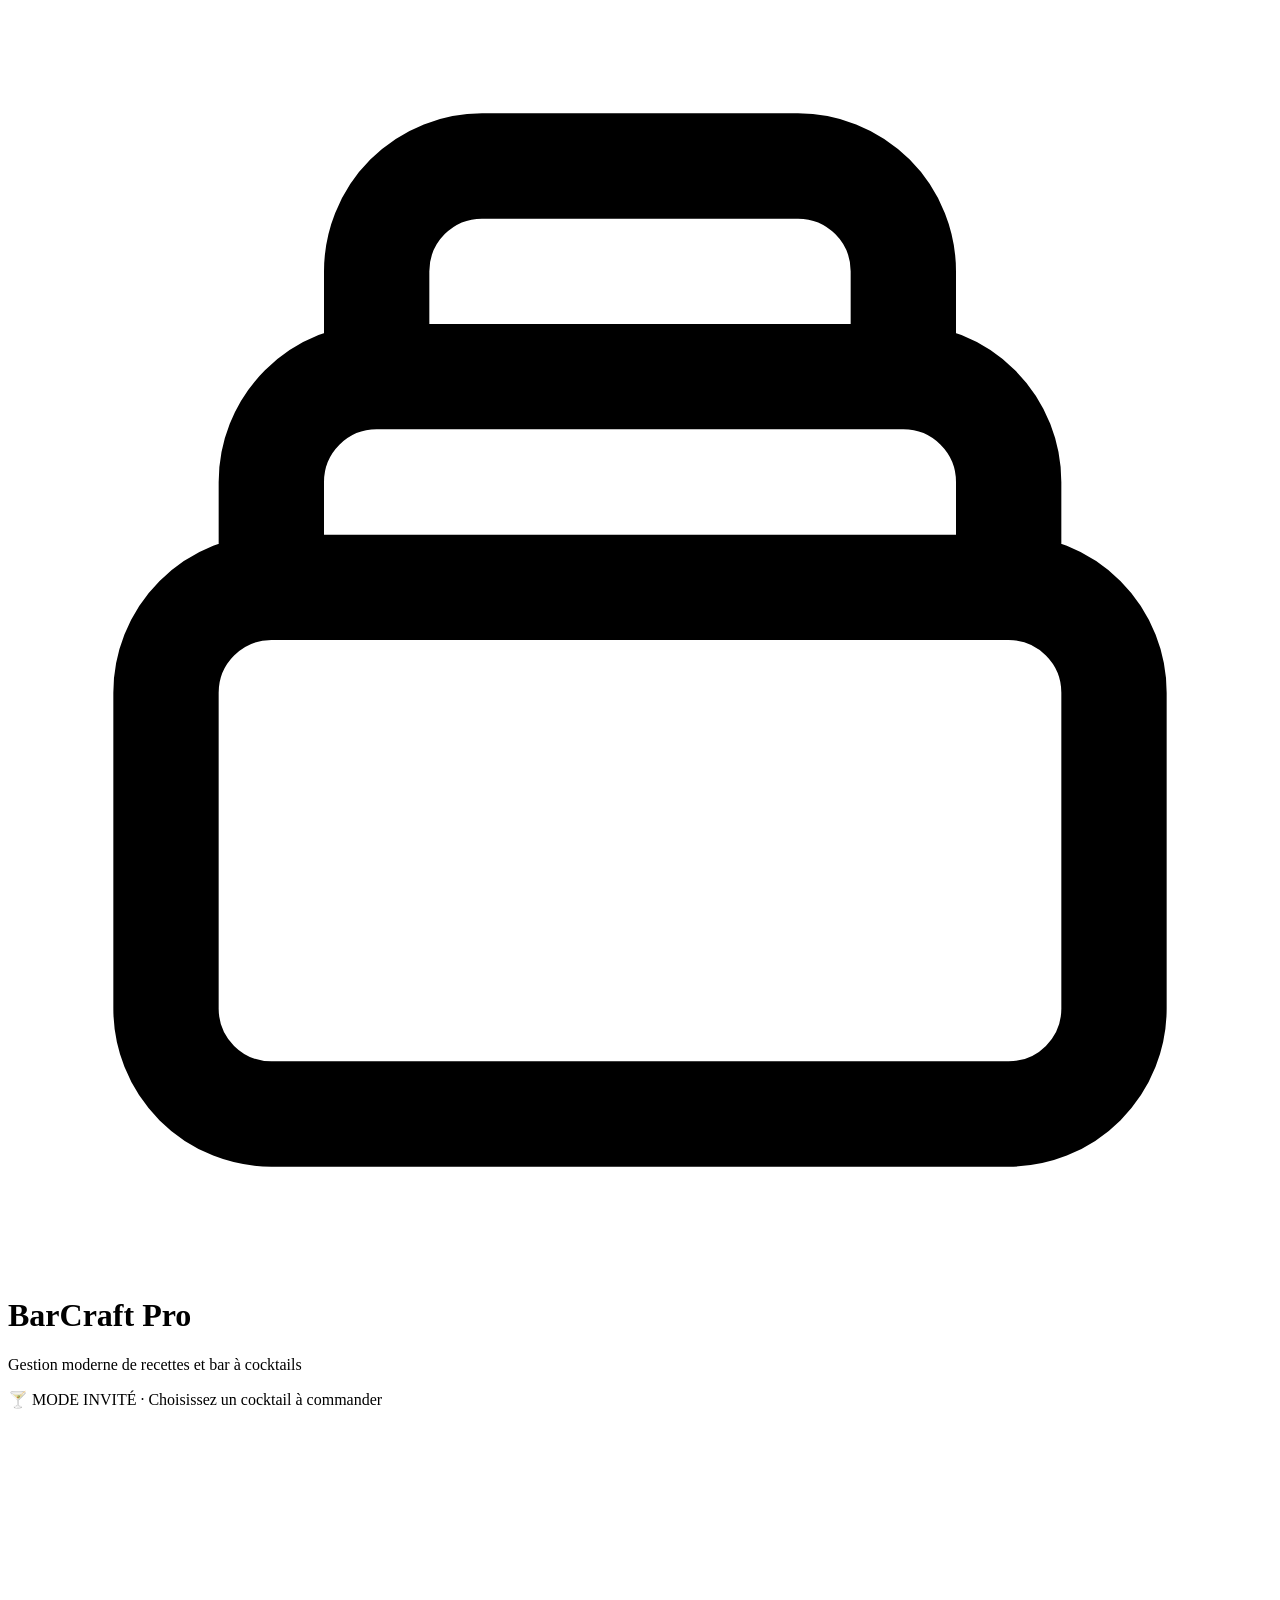
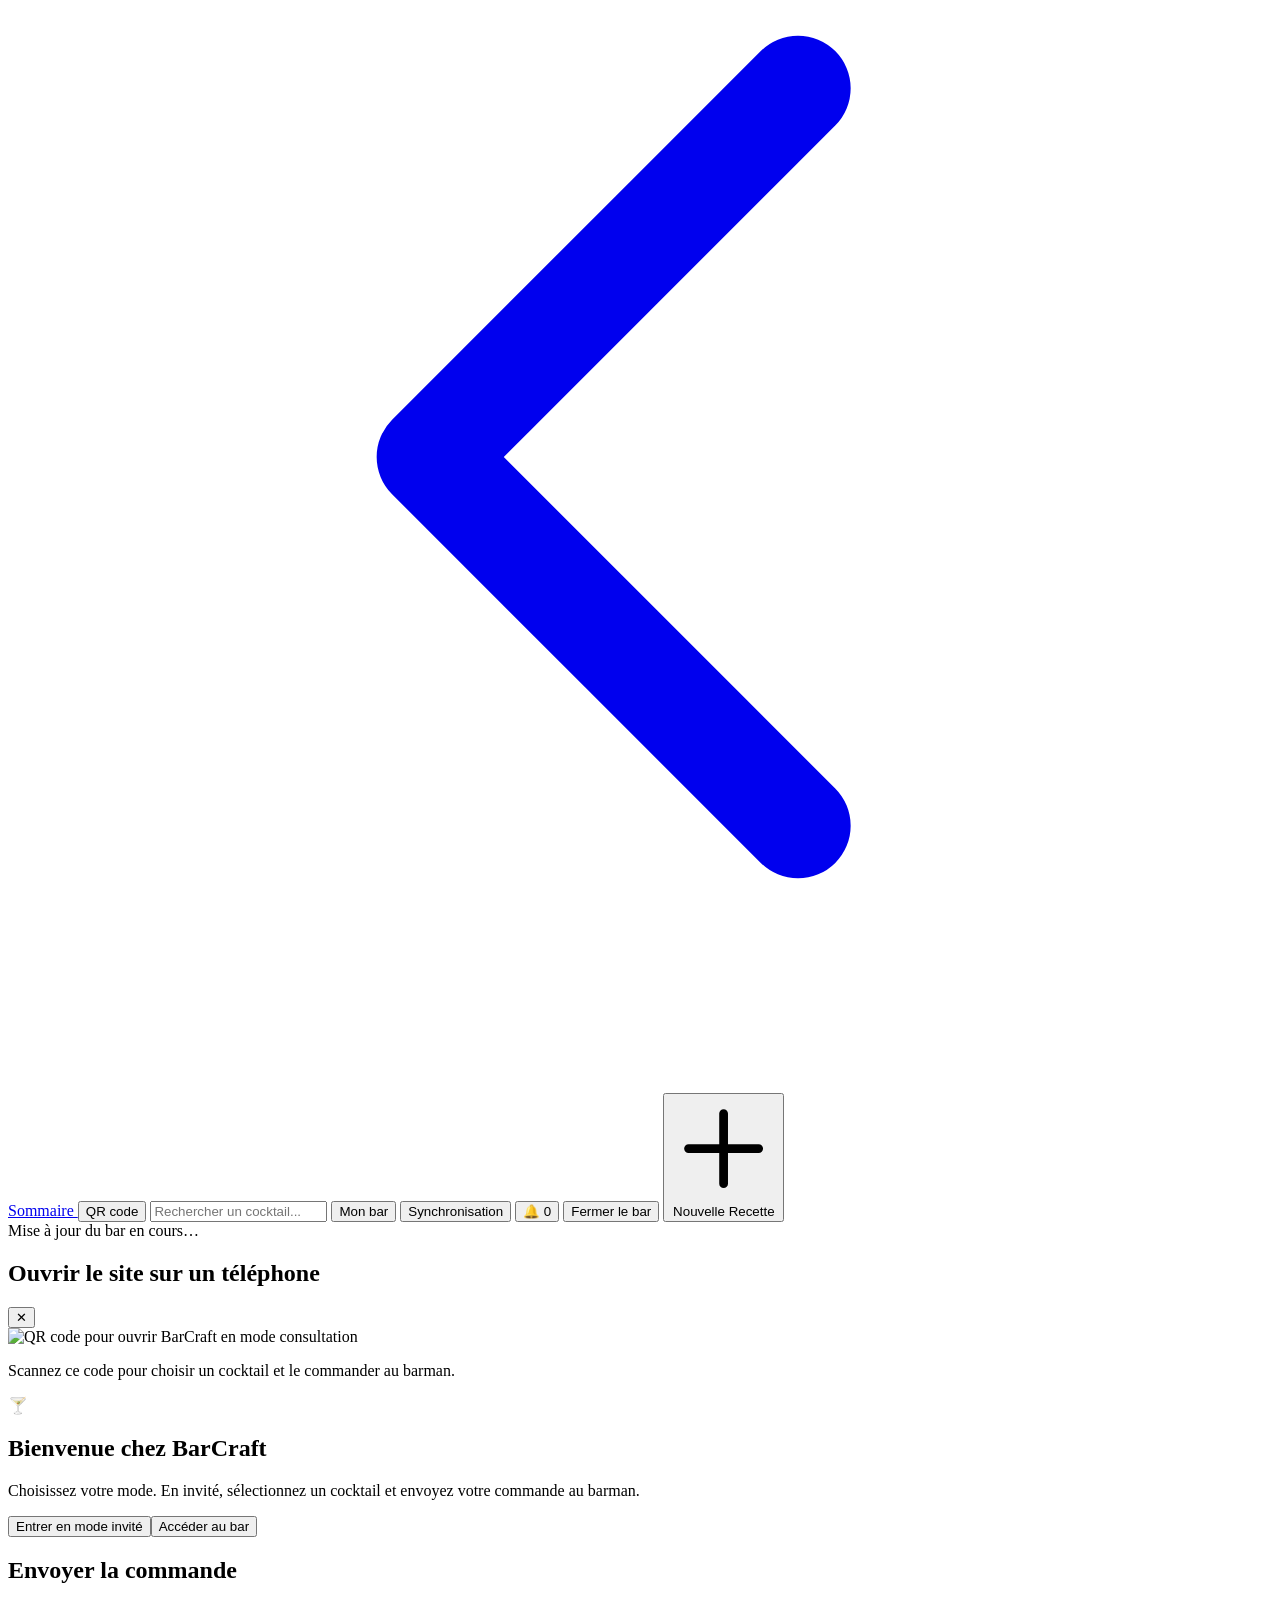
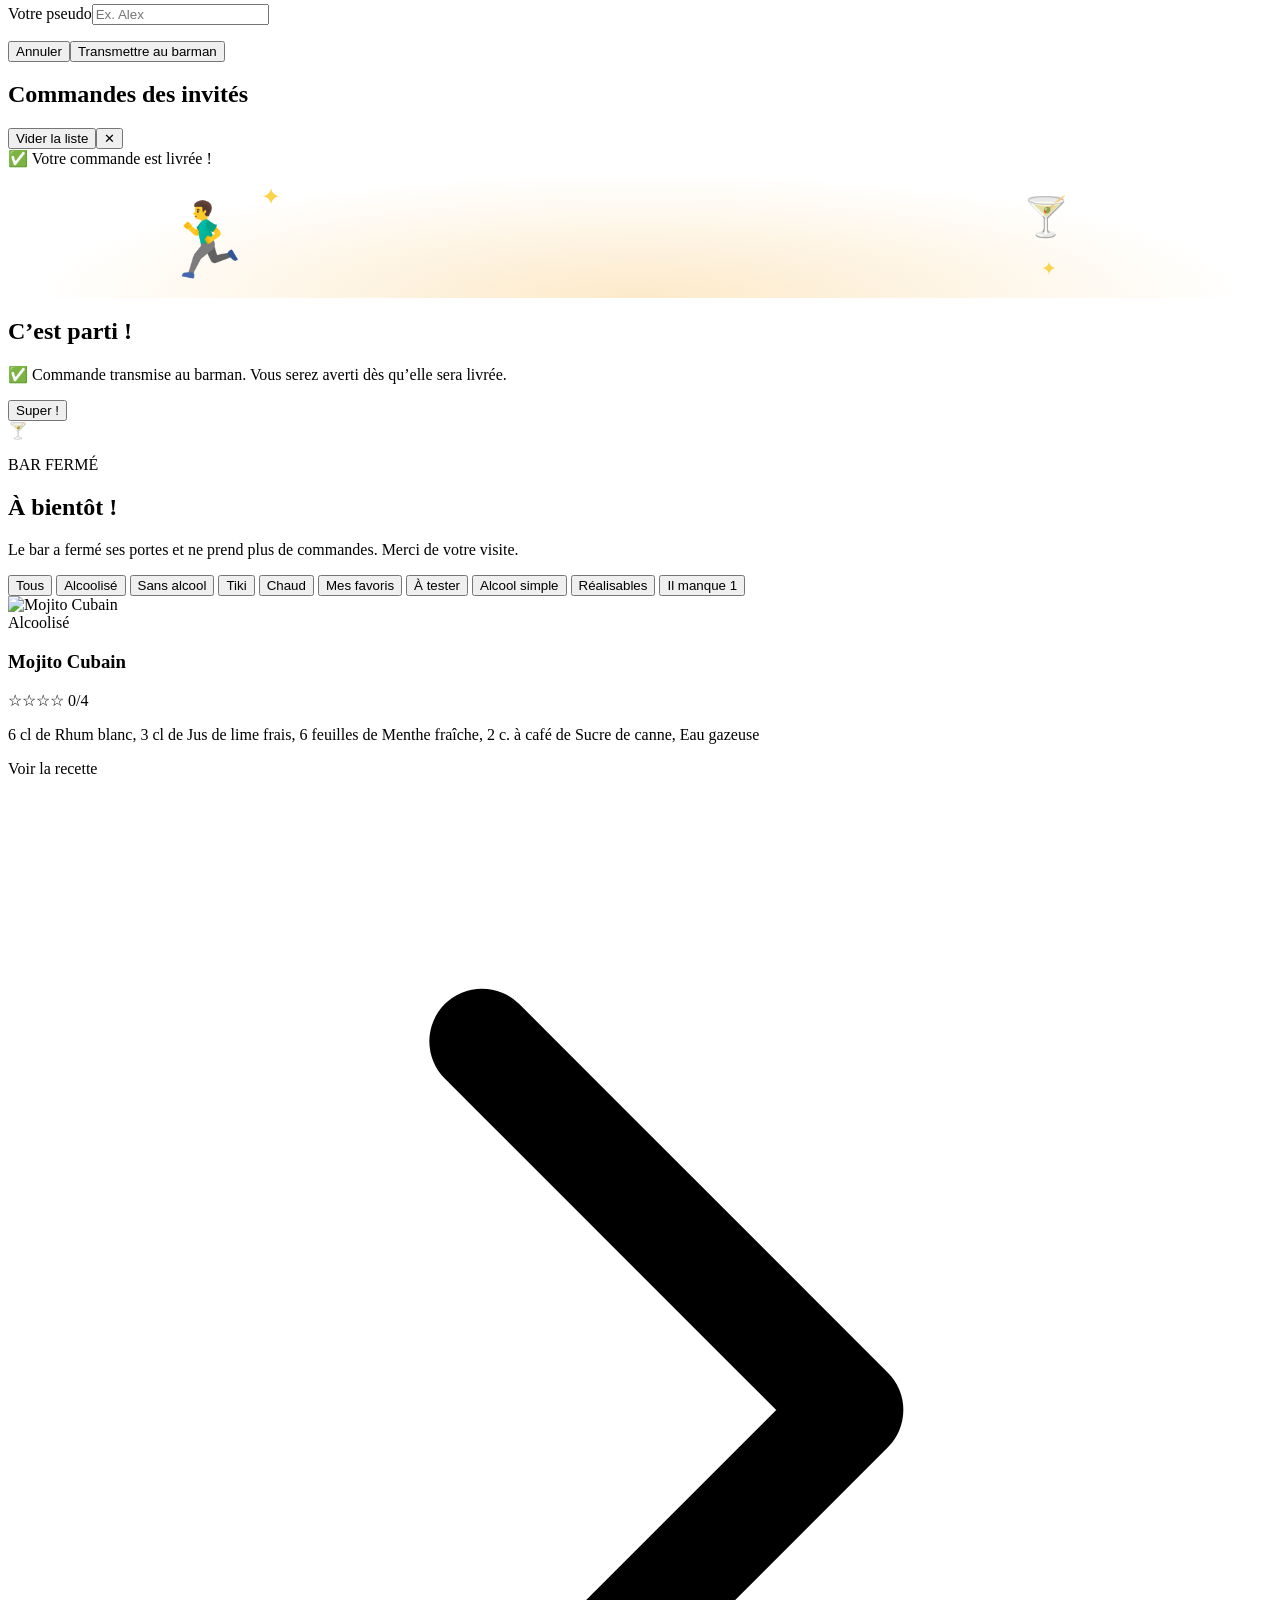
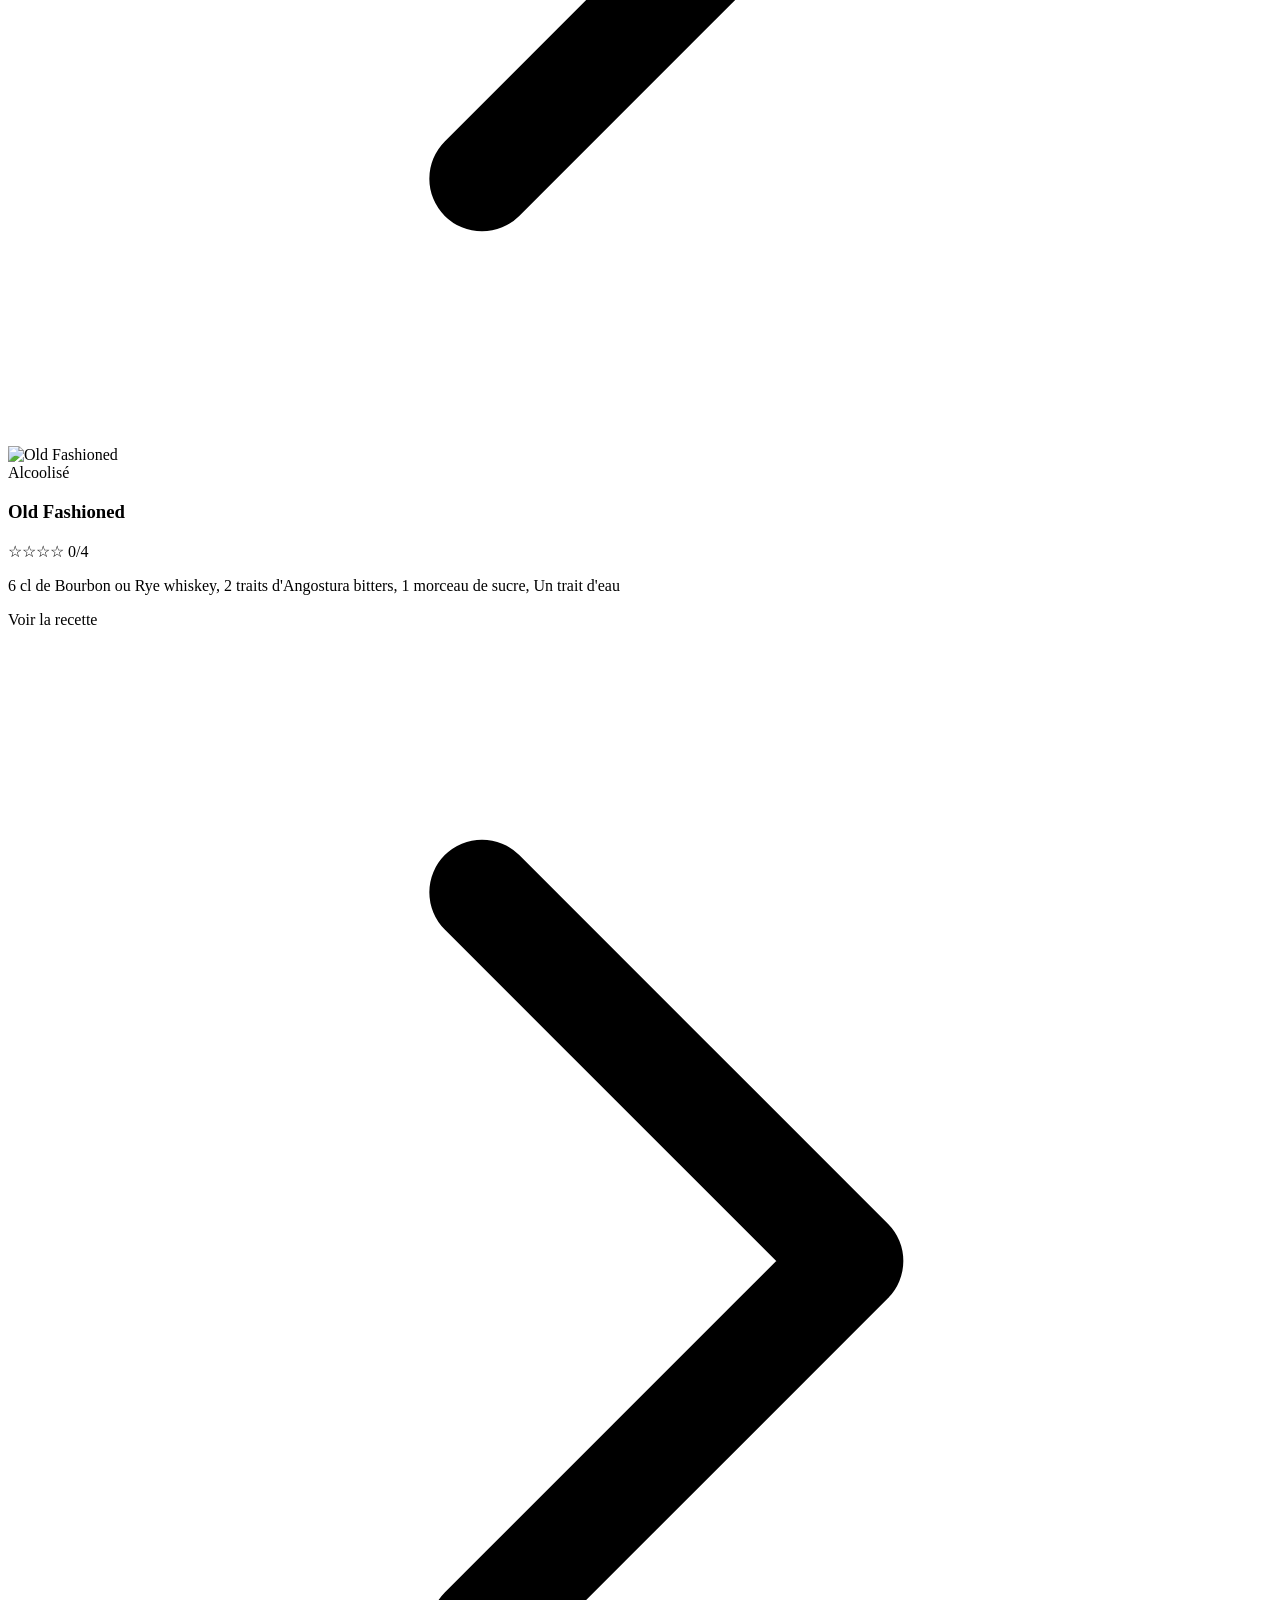
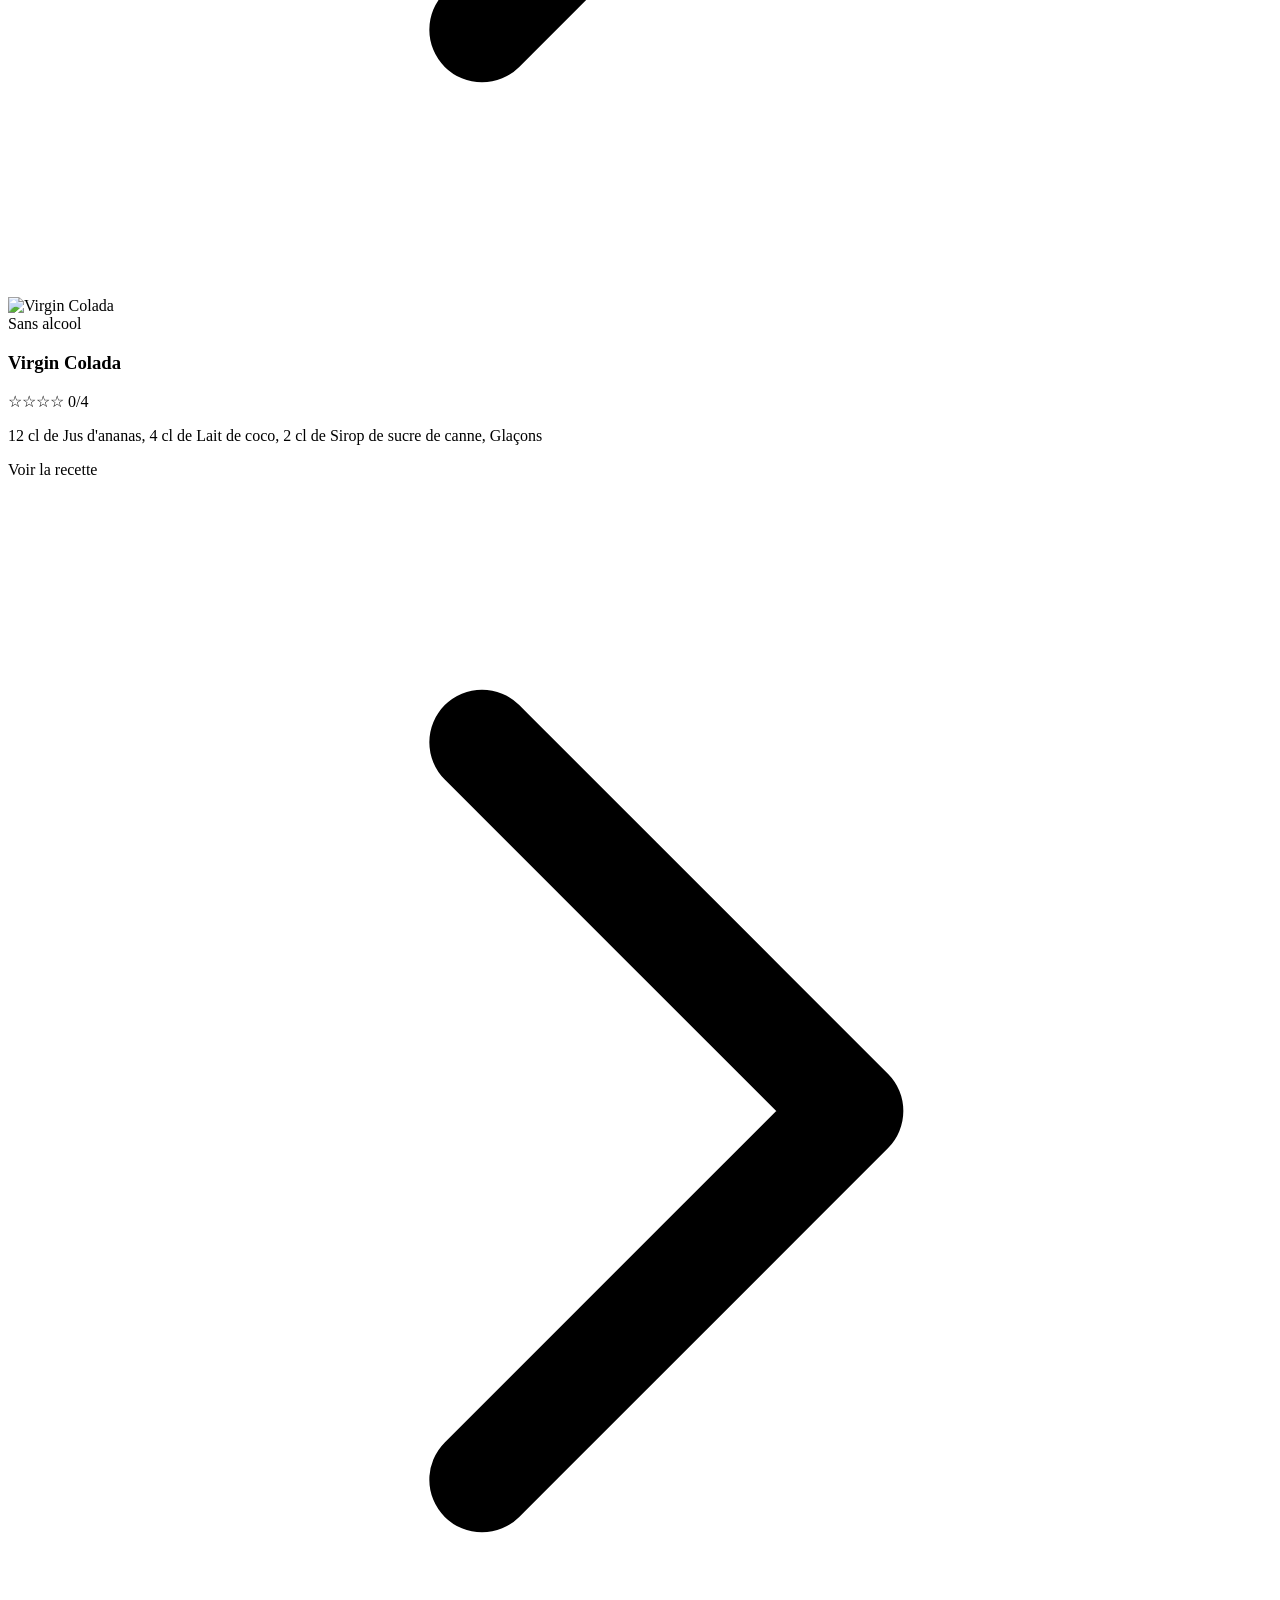
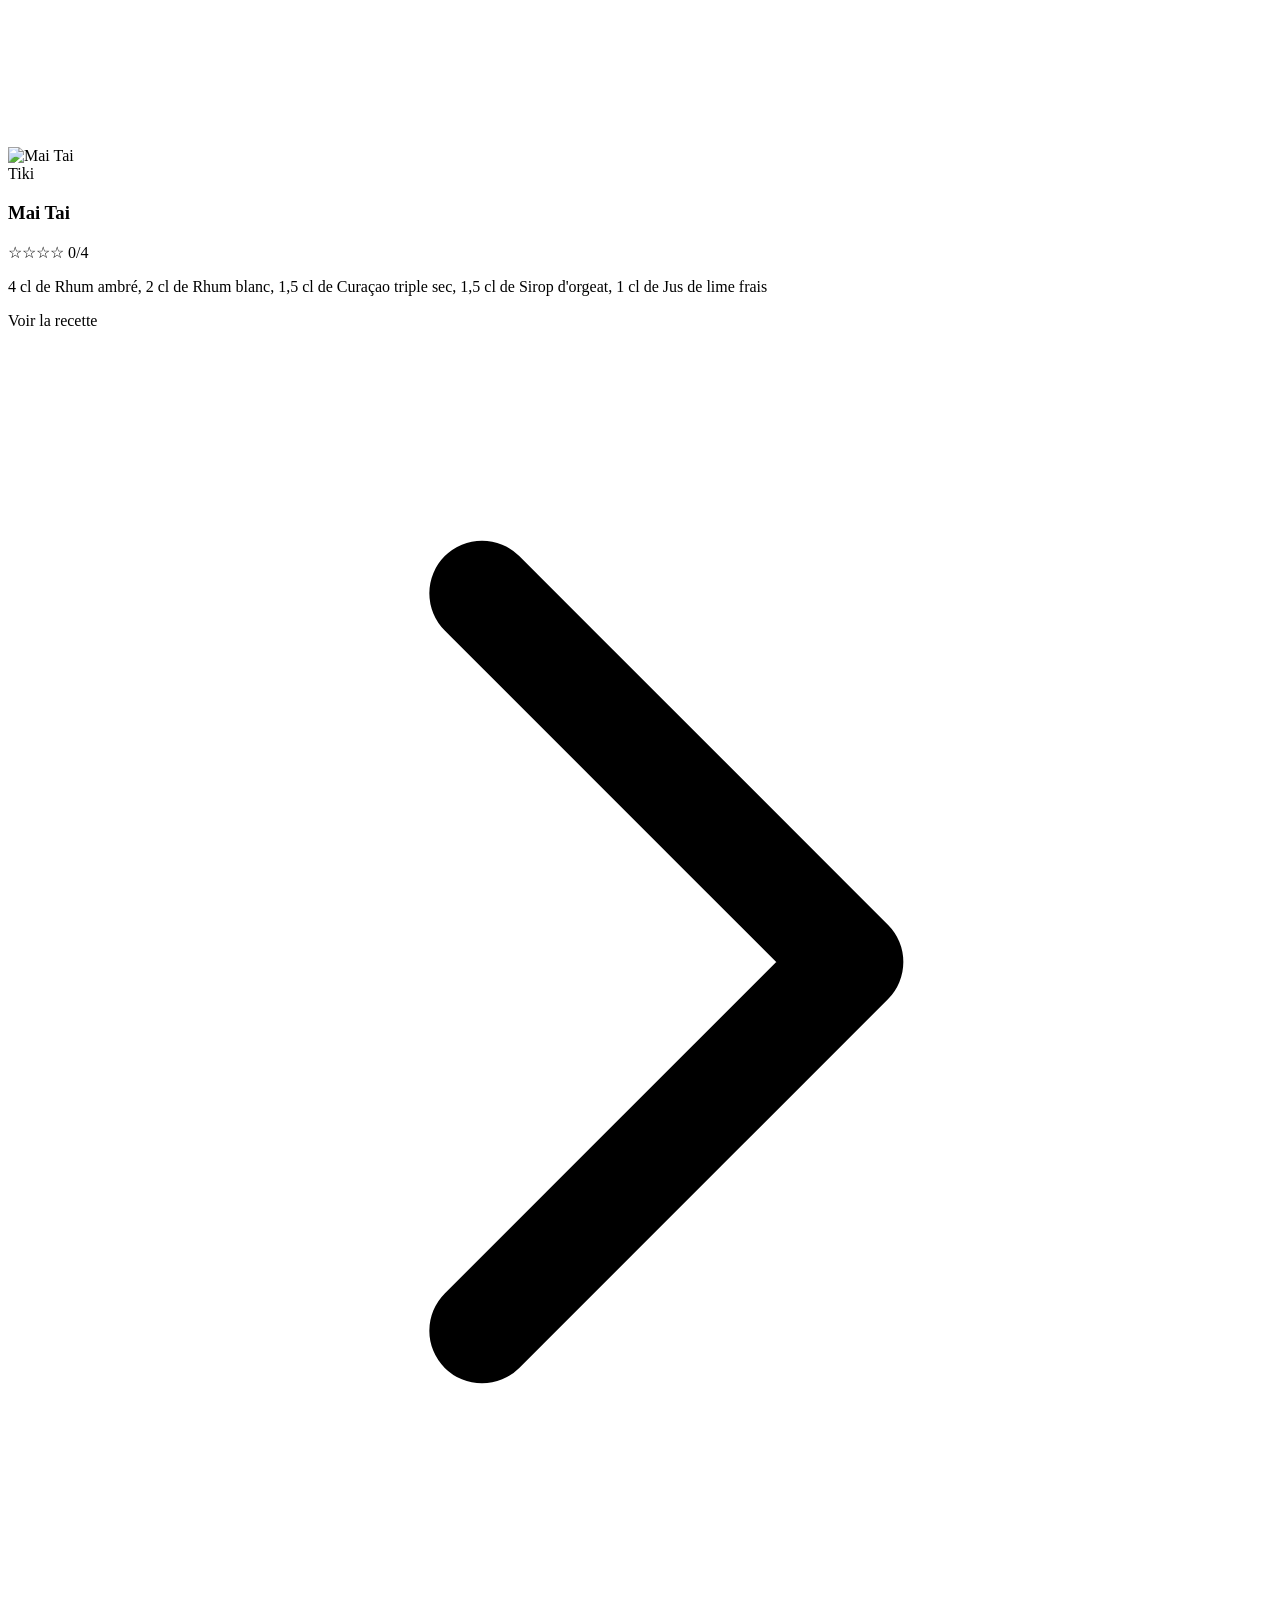
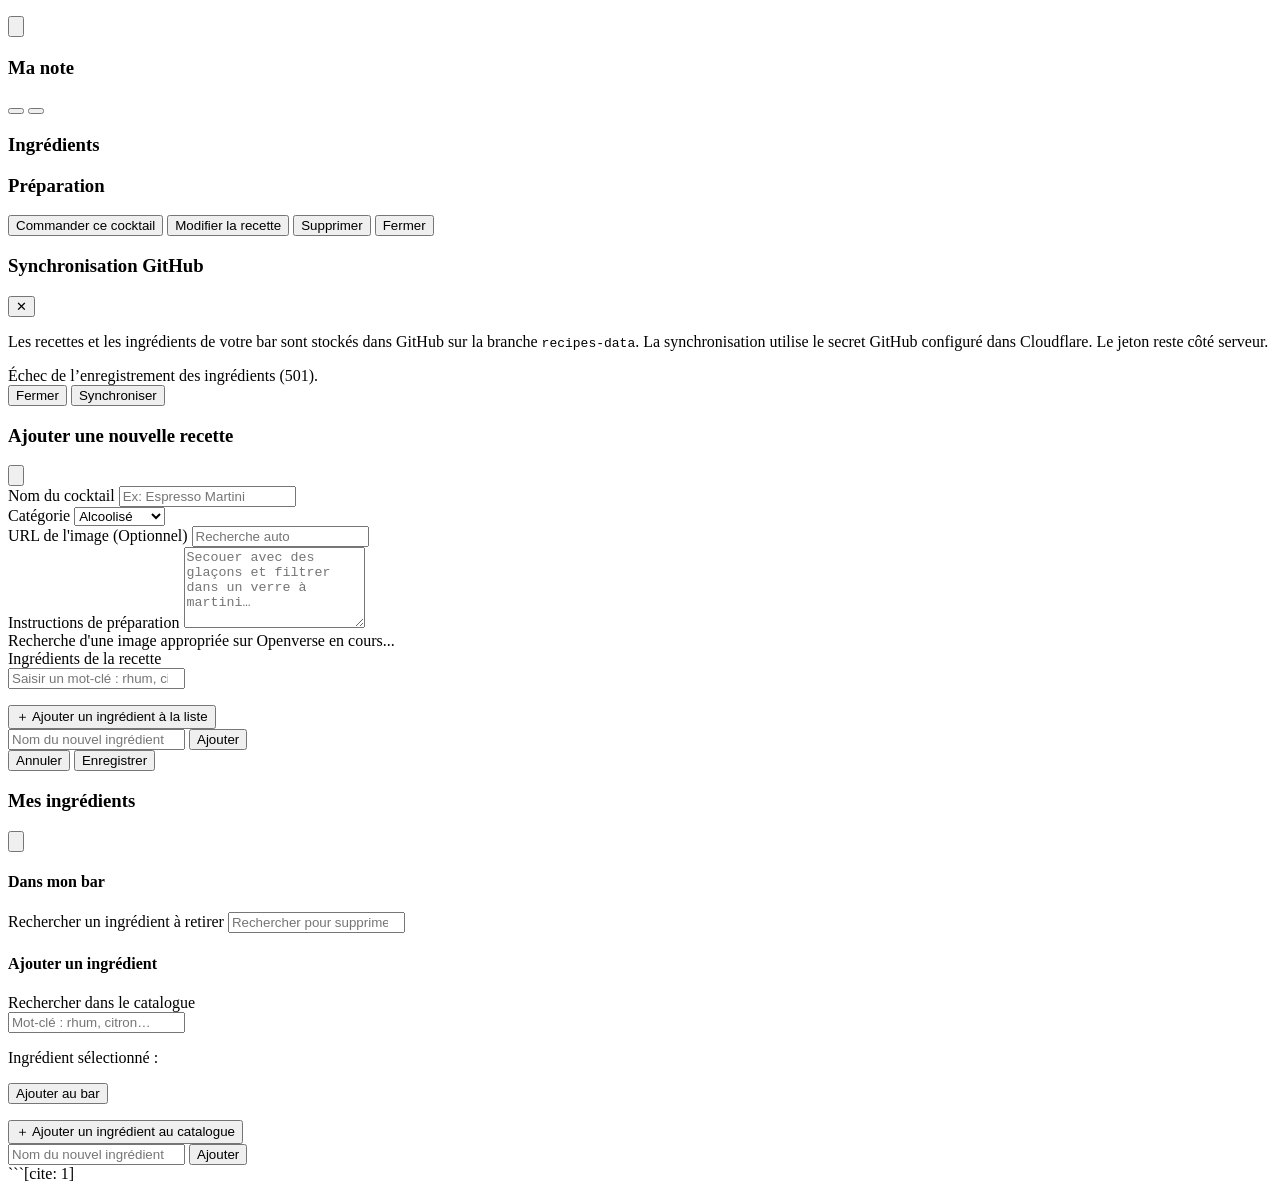
==== commit ff9bc0b3: "image pour alcool simple" ====
--- a/index.html
+++ b/index.html
@@ -1,1139 +1,1638 @@
 <!DOCTYPE html>
-<html lang="fr">
+<html lang="fr" class="h-full">
 <head>
-<meta charset="UTF-8">
-<meta name="viewport" content="width=device-width, initial-scale=1">
-<title>Mes pages — Catalogue</title>
-<link rel="icon" type="image/svg+xml" href="data:image/svg+xml,%3Csvg xmlns='http://www.w3.org/2000/svg' viewBox='0 0 64 64'%3E%3Cdefs%3E%3ClinearGradient id='g' x1='0%25' y1='0%25' x2='100%25' y2='100%25'%3E%3Cstop offset='0%25' stop-color='%2338bdf8'/%3E%3Cstop offset='100%25' stop-color='%23a855f7'/%3E%3C/linearGradient%3E%3C/defs%3E%3Crect width='64' height='64' rx='16' fill='%230f172a'/%3E%3Cg stroke='url(%23g)' stroke-width='2.5' opacity='0.85'%3E%3Cline x1='15' y1='20' x2='32' y2='14'/%3E%3Cline x1='15' y1='20' x2='32' y2='32'/%3E%3Cline x1='15' y1='20' x2='32' y2='50'/%3E%3Cline x1='15' y1='44' x2='32' y2='14'/%3E%3Cline x1='15' y1='44' x2='32' y2='32'/%3E%3Cline x1='15' y1='44' x2='32' y2='50'/%3E%3Cline x1='32' y1='14' x2='49' y2='32'/%3E%3Cline x1='32' y1='32' x2='49' y2='32'/%3E%3Cline x1='32' y1='50' x2='49' y2='32'/%3E%3C/g%3E%3Ccircle cx='15' cy='20' r='4.5' fill='%2338bdf8'/%3E%3Ccircle cx='15' cy='44' r='4.5' fill='%2338bdf8'/%3E%3Ccircle cx='32' cy='14' r='4.5' fill='%23818cf8'/%3E%3Ccircle cx='32' cy='32' r='4.5' fill='%23818cf8'/%3E%3Ccircle cx='32' cy='50' r='4.5' fill='%23818cf8'/%3E%3Ccircle cx='49' cy='32' r='5.5' fill='%23c084fc'/%3E%3C/svg%3E">
-<style>
-  /* ==========================================================================
-     1. VARIABLES & THÈMES (Neutre, Jeux, Skills)
-     ========================================================================== */
-  :root {
-    color-scheme: light dark;
-    /* Palette de base (Accueil - Mode Clair) */
-    --bg: #f4f6fa;
-    --bg-pattern: radial-gradient(#cbd5e1 1px, transparent 1px);
-    --surface: #ffffff;
-    --surface-hover: #f8fafc;
-    --ink: #0f172a;
-    --muted: #475569;
-    --line: #e2e8f0;
-    --accent: #3b82f6;
-    --accent-soft: #eff6ff;
-    --accent-ink: #1d4ed8;
-    --focus: #2563eb;
-    --shadow: 0 10px 25px -5px rgba(15, 23, 42, 0.06), 0 8px 10px -6px rgba(15, 23, 42, 0.04);
-    --shadow-hover: 0 20px 30px -10px rgba(15, 23, 42, 0.14);
-    
-    --radius: 20px;
-    --radius-sm: 12px;
-    --font-display: Georgia, "Iowan Old Style", "Palatino Linotype", serif;
-    --font-sans: system-ui, -apple-system, "Segoe UI", Roboto, "Helvetica Neue", sans-serif;
-    --transition: 0.25s cubic-bezier(0.22, 1, 0.36, 1);
-  }
-
-  /* Mode Sombre global (hors thème spécifique) */
-  @media (prefers-color-scheme: dark) {
-    :root:not([data-color-mode="light"]) {
-      --bg: #0b1120;
-      --bg-pattern: radial-gradient(#1e293b 1px, transparent 1px);
-      --surface: #131c31;
-      --surface-hover: #192540;
-      --ink: #f1f5f9;
-      --muted: #94a3b8;
-      --line: #23304a;
-      --accent: #60a5fa;
-      --accent-soft: #1e293b;
-      --accent-ink: #93c5fd;
-      --focus: #60a5fa;
-      --shadow: 0 10px 25px -5px rgba(0, 0, 0, 0.4);
-      --shadow-hover: 0 20px 30px -10px rgba(0, 0, 0, 0.6);
-    }
-  }
-  :root[data-color-mode="dark"] {
-    --bg: #0b1120;
-    --bg-pattern: radial-gradient(#1e293b 1px, transparent 1px);
-    --surface: #131c31;
-    --surface-hover: #192540;
-    --ink: #f1f5f9;
-    --muted: #94a3b8;
-    --line: #23304a;
-    --accent: #60a5fa;
-    --accent-soft: #1e293b;
-    --accent-ink: #93c5fd;
-    --focus: #60a5fa;
-    --shadow: 0 10px 25px -5px rgba(0, 0, 0, 0.4);
-    --shadow-hover: 0 20px 30px -10px rgba(0, 0, 0, 0.6);
-  }
-
-  /* --------------------------------------------------------------------------
-     THÈME SPÉCIFIQUE : JEUX (Ambiance Arcade / Gaming vibrante)
-     -------------------------------------------------------------------------- */
-  :root[data-category="jeux"] {
-    --bg: #130b24;
-    --bg-pattern: radial-gradient(rgba(236, 72, 153, 0.18) 1.5px, transparent 1.5px);
-    --surface: #1e1238;
-    --surface-hover: #29184d;
-    --ink: #fdf4ff;
-    --muted: #d8b4fe;
-    --line: #3b236e;
-    --accent: #f43f5e;
-    --accent-soft: rgba(244, 63, 94, 0.2);
-    --accent-ink: #fda4af;
-    --focus: #fbbf24;
-    --radius: 24px;
-    --font-display: system-ui, -apple-system, "Segoe UI", Roboto, sans-serif;
-    --shadow: 0 10px 30px -5px rgba(0, 0, 0, 0.5), 0 0 0 1px rgba(244, 63, 94, 0.15);
-    --shadow-hover: 0 18px 35px -8px rgba(244, 63, 94, 0.35), 0 0 20px rgba(168, 85, 247, 0.25);
-  }
-  :root[data-category="jeux"][data-color-mode="light"] {
-    --bg: #fdf2f8;
-    --bg-pattern: radial-gradient(rgba(219, 39, 119, 0.15) 1.5px, transparent 1.5px);
-    --surface: #ffffff;
-    --surface-hover: #fff1f2;
-    --ink: #3b0764;
-    --muted: #701a75;
-    --line: #fbcfe8;
-    --accent: #e11d48;
-    --accent-soft: #ffe4e6;
-    --accent-ink: #be123c;
-    --focus: #be123c;
-  }
-
-  /* --------------------------------------------------------------------------
-     THÈME SPÉCIFIQUE : SKILLS (Ambiance Atelier / Savoir-faire précis)
-     -------------------------------------------------------------------------- */
-  :root[data-category="skill"] {
-    --bg: #f0f5f3;
-    --bg-pattern: linear-gradient(to right, rgba(15, 118, 110, 0.06) 1px, transparent 1px),
-                  linear-gradient(to bottom, rgba(15, 118, 110, 0.06) 1px, transparent 1px);
-    --surface: #ffffff;
-    --surface-hover: #f4fbf9;
-    --ink: #062c29;
-    --muted: #3b635e;
-    --line: #cce3de;
-    --accent: #0f766e;
-    --accent-soft: #ccfbf1;
-    --accent-ink: #115e59;
-    --focus: #0f766e;
-    --radius: 12px;
-    --font-display: Georgia, "Iowan Old Style", "Palatino Linotype", serif;
-    --shadow: 0 4px 20px -2px rgba(6, 44, 41, 0.06);
-    --shadow-hover: 0 14px 28px -6px rgba(15, 118, 110, 0.18);
-  }
-  :root[data-category="skill"][data-color-mode="dark"] {
-    --bg: #071917;
-    --bg-pattern: linear-gradient(to right, rgba(45, 212, 191, 0.06) 1px, transparent 1px),
-                  linear-gradient(to bottom, rgba(45, 212, 191, 0.06) 1px, transparent 1px);
-    --surface: #0d2623;
-    --surface-hover: #133531;
-    --ink: #ecfdf5;
-    --muted: #99f6e4;
-    --line: #1d4742;
-    --accent: #2dd4bf;
-    --accent-soft: rgba(45, 212, 191, 0.15);
-    --accent-ink: #5eead4;
-    --focus: #2dd4bf;
-  }
-
-  /* ==========================================================================
-     2. RESET & ACCESSIBILITÉ
-     ========================================================================== */
-  *, *::before, *::after { box-sizing: border-box; }
-  html { -webkit-text-size-adjust: 100%; scroll-behavior: smooth; }
-  
-  body {
-    margin: 0;
-    font-family: var(--font-sans);
-    font-size: 16px;
-    line-height: 1.55;
-    background-color: var(--bg);
-    background-image: var(--bg-pattern);
-    background-size: 24px 24px;
-    color: var(--ink);
-    min-height: 100vh;
-    transition: background-color 0.35s ease, color 0.35s ease;
-  }
-
-  /* Lien d'évitement clavier (Skip Link) */
-  .skip-link {
-    position: absolute;
-    top: -100px;
-    left: 16px;
-    background: var(--accent);
-    color: #ffffff;
-    padding: 12px 20px;
-    border-radius: 999px;
-    font-weight: 700;
-    text-decoration: none;
-    z-index: 1000;
-    transition: top 0.2s ease;
-  }
-  .skip-link:focus {
-    top: 16px;
-    outline: 3px solid var(--focus);
-    outline-offset: 2px;
-  }
-
-  /* Focus clavier haute visibilité */
-  :focus-visible {
-    outline: 3px solid var(--focus);
-    outline-offset: 3px;
-  }
-
-  .sr-only {
-    position: absolute;
-    width: 1px;
-    height: 1px;
-    padding: 0;
-    margin: -1px;
-    overflow: hidden;
-    clip: rect(0, 0, 0, 0);
-    white-space: nowrap;
-    border: 0;
-  }
-
-  /* ==========================================================================
-     3. EN-TÊTE & NAVIGATION
-     ========================================================================== */
-  .top-wrapper {
-    background: color-mix(in srgb, var(--surface) 85%, transparent);
-    backdrop-filter: blur(12px);
-    -webkit-backdrop-filter: blur(12px);
-    border-bottom: 1px solid var(--line);
-    position: sticky;
-    top: 0;
-    z-index: 50;
-  }
-
-  .top {
-    max-width: 1140px;
-    margin: 0 auto;
-    padding: 20px 24px;
-    display: flex;
-    flex-wrap: wrap;
-    align-items: center;
-    justify-content: space-between;
-    gap: 16px 24px;
-  }
-
-  .brand-area {
-    display: flex;
-    flex-direction: column;
-    gap: 4px;
-  }
-
-  /* Fil d'Ariane */
-  .breadcrumb {
-    display: flex;
-    align-items: center;
-    gap: 8px;
-    font-size: 0.85rem;
-    font-weight: 600;
-    color: var(--muted);
-  }
-  .breadcrumb a {
-    color: var(--accent-ink);
-    text-decoration: none;
-    border-radius: 4px;
-  }
-  .breadcrumb a:hover { text-decoration: underline; }
-
-  header h1 {
-    margin: 0;
-    font-family: var(--font-display);
-    font-weight: 800;
-    font-size: clamp(1.65rem, 3.5vw, 2.35rem);
-    letter-spacing: -0.02em;
-    line-height: 1.15;
-    display: flex;
-    align-items: center;
-    gap: 12px;
-  }
-  :root[data-category="skill"] header h1 {
-    font-weight: 400;
-    letter-spacing: -0.01em;
-  }
-
-  .category-badge {
-    font-family: var(--font-sans);
-    font-size: 0.8rem;
-    font-weight: 700;
-    text-transform: uppercase;
-    letter-spacing: 0.06em;
-    padding: 4px 12px;
-    border-radius: 999px;
-    background: var(--accent-soft);
-    color: var(--accent-ink);
-    border: 1px solid color-mix(in srgb, var(--accent) 30%, transparent);
-  }
-
-  header p {
-    margin: 2px 0 0;
-    color: var(--muted);
-    font-size: 0.95rem;
-  }
-
-  .controls {
-    display: flex;
-    flex-wrap: wrap;
-    align-items: center;
-    gap: 10px;
-  }
-
-  .btn {
-    appearance: none;
-    display: inline-flex;
-    align-items: center;
-    gap: 8px;
-    padding: 10px 18px;
-    border: 1px solid var(--line);
-    border-radius: 999px;
-    background: var(--surface);
-    color: var(--ink);
-    font: inherit;
-    font-size: 0.92rem;
-    font-weight: 600;
-    cursor: pointer;
-    transition: all var(--transition);
-  }
-  .btn:hover:not(:disabled) {
-    border-color: var(--accent);
-    background: var(--accent-soft);
-    color: var(--accent-ink);
-  }
-  .btn:disabled {
-    opacity: 0.4;
-    cursor: not-allowed;
-  }
-  .btn-icon {
-    padding: 10px 14px;
-  }
-
-  /* ==========================================================================
-     4. CONTENU PRINCIPAL & BARRE D'OUTILS
-     ========================================================================== */
-  main {
-    max-width: 1140px;
-    margin: 0 auto;
-    padding: 32px 24px 72px;
-  }
-
-  /* Barre de recherche dans les catégories */
-  .toolbar {
-    margin-bottom: 28px;
-    display: flex;
-    flex-wrap: wrap;
-    align-items: center;
-    justify-content: space-between;
-    gap: 16px;
-  }
-
-  .search-box {
-    position: relative;
-    flex: 1 1 280px;
-    max-width: 420px;
-  }
-  .search-box svg {
-    position: absolute;
-    left: 14px;
-    top: 50%;
-    transform: translateY(-50%);
-    width: 18px;
-    height: 18px;
-    color: var(--muted);
-    pointer-events: none;
-  }
-  .search-input {
-    width: 100%;
-    padding: 12px 16px 12px 42px;
-    border: 1px solid var(--line);
-    border-radius: 999px;
-    background: var(--surface);
-    color: var(--ink);
-    font: inherit;
-    font-size: 0.95rem;
-    box-shadow: var(--shadow);
-    transition: border-color 0.2s ease, box-shadow 0.2s ease;
-  }
-  .search-input::placeholder { color: var(--muted); }
-  .search-input:focus {
-    outline: none;
-    border-color: var(--accent);
-    box-shadow: 0 0 0 3px var(--accent-soft);
-  }
-
-  /* ==========================================================================
-     5. GRILLES & CARTES
-     ========================================================================== */
-  .grid {
-    list-style: none;
-    margin: 0;
-    padding: 0;
-    display: grid;
-    gap: 24px;
-    grid-template-columns: repeat(auto-fill, minmax(250px, 1fr));
-  }
-
-  /* Grille d'accueil (2 grandes cartes héroïques) */
-  .grid.home-grid {
-    grid-template-columns: repeat(auto-fit, minmax(320px, 1fr));
-    gap: 28px;
-    margin-top: 8px;
-  }
-
-  .card {
-    position: relative;
-    display: flex;
-    flex-direction: column;
-    height: 100%;
-    background: var(--surface);
-    border: 1px solid var(--line);
-    border-radius: var(--radius);
-    overflow: hidden;
-    text-decoration: none;
-    color: inherit;
-    box-shadow: var(--shadow);
-    transition: transform var(--transition), border-color var(--transition), box-shadow var(--transition), background-color var(--transition);
-  }
-
-  .card:hover {
-    border-color: var(--accent);
-    background: var(--surface-hover);
-    box-shadow: var(--shadow-hover);
-  }
-
-  @media (prefers-reduced-motion: no-preference) {
-    .card:hover { transform: translateY(-4px); }
-  }
-
-  /* Visuel de carte */
-  .media-wrap {
-    position: relative;
-    aspect-ratio: 16 / 10;
-    width: 100%;
-    overflow: hidden;
-    background: var(--accent-soft);
-    display: flex;
-    align-items: center;
-    justify-content: center;
-  }
-
-  .card img {
-    width: 100%;
-    height: 100%;
-    object-fit: cover;
-    display: block;
-    transition: transform 0.4s ease;
-  }
-  @media (prefers-reduced-motion: no-preference) {
-    .card:hover img { transform: scale(1.04); }
-  }
-
-  .thumb-svg {
-    width: 100%;
-    height: 100%;
-    display: flex;
-    align-items: center;
-    justify-content: center;
-  }
-  .thumb-svg svg {
-    width: 100%;
-    height: 100%;
-    object-fit: cover;
-  }
-
-  /* Contenu texte de la carte */
-  .card-body {
-    padding: 18px 20px 20px;
-    display: flex;
-    flex-direction: column;
-    justify-content: space-between;
-    flex: 1;
-    gap: 10px;
-  }
-
-  .card-title-row {
-    display: flex;
-    align-items: flex-start;
-    justify-content: space-between;
-    gap: 12px;
-  }
-
-  .card .label {
-    font-weight: 700;
-    font-size: 1.08rem;
-    line-height: 1.35;
-    overflow-wrap: anywhere;
-  }
-
-  .card-arrow {
-    flex-shrink: 0;
-    width: 28px;
-    height: 28px;
-    border-radius: 50%;
-    background: var(--accent-soft);
-    color: var(--accent-ink);
-    display: inline-flex;
-    align-items: center;
-    justify-content: center;
-    font-size: 0.95rem;
-    transition: transform 0.2s ease, background-color 0.2s ease, color 0.2s ease;
-  }
-  .card:hover .card-arrow {
-    background: var(--accent);
-    color: #ffffff;
-    transform: translateX(3px);
-  }
-
-  /* Styles spécifiques des Cartes Catégories (Accueil) */
-  .card.category[data-key="jeux"] {
-    --accent: #e11d48;
-    --accent-soft: #ffe4e6;
-    --accent-ink: #be123c;
-  }
-  .card.category[data-key="skill"] {
-    --accent: #0f766e;
-    --accent-soft: #ccfbf1;
-    --accent-ink: #115e59;
-  }
-  @media (prefers-color-scheme: dark) {
-    :root:not([data-color-mode="light"]) .card.category[data-key="jeux"] {
-      --accent: #f43f5e;
-      --accent-soft: rgba(244, 63, 94, 0.2);
-      --accent-ink: #fda4af;
-    }
-    :root:not([data-color-mode="light"]) .card.category[data-key="skill"] {
-      --accent: #2dd4bf;
-      --accent-soft: rgba(45, 212, 191, 0.18);
-      --accent-ink: #5eead4;
-    }
-  }
-  :root[data-color-mode="dark"] .card.category[data-key="jeux"] {
-    --accent: #f43f5e;
-    --accent-soft: rgba(244, 63, 94, 0.2);
-    --accent-ink: #fda4af;
-  }
-  :root[data-color-mode="dark"] .card.category[data-key="skill"] {
-    --accent: #2dd4bf;
-    --accent-soft: rgba(45, 212, 191, 0.18);
-    --accent-ink: #5eead4;
-  }
-
-  /* Vignette Cuisine (lien direct vers le carnet) */
-  .card.category[data-key="cuisine"] {
-    --accent: #ea580c;
-    --accent-soft: #ffedd5;
-    --accent-ink: #9a3412;
-  }
-  @media (prefers-color-scheme: dark) {
-    :root:not([data-color-mode="light"]) .card.category[data-key="cuisine"] {
-      --accent: #fb923c;
-      --accent-soft: rgba(251, 146, 60, 0.18);
-      --accent-ink: #fdba74;
-    }
-  }
-  :root[data-color-mode="dark"] .card.category[data-key="cuisine"] {
-    --accent: #fb923c;
-    --accent-soft: rgba(251, 146, 60, 0.18);
-    --accent-ink: #fdba74;
-  }
-
-  .card.category .media-wrap {
-    aspect-ratio: 16 / 9;
-  }
-  .card.category .card-body {
-    padding: 24px 26px 26px;
-  }
-  .card.category .label {
-    font-family: var(--font-display);
-    font-size: 1.65rem;
-    font-weight: 700;
-  }
-  .card.category .desc {
-    margin: 0;
-    color: var(--muted);
-    font-size: 0.95rem;
-  }
-
-  .count-pill {
-    display: inline-flex;
-    align-items: center;
-    gap: 6px;
-    font-family: var(--font-sans);
-    font-size: 0.85rem;
-    font-weight: 700;
-    color: var(--accent-ink);
-    background: var(--accent-soft);
-    padding: 4px 12px;
-    border-radius: 999px;
-    white-space: nowrap;
-  }
-
-  .info {
-    grid-column: 1 / -1;
-    background: var(--surface);
-    border: 1px dashed var(--line);
-    border-radius: var(--radius);
-    color: var(--muted);
-    text-align: center;
-    padding: 56px 24px;
-    margin: 0;
-    font-size: 1.05rem;
-  }
-
-  @media (max-width: 600px) {
-    .top { padding: 16px; }
-    main { padding: 20px 16px 56px; }
-    .grid { grid-template-columns: 1fr; gap: 16px; }
-    .card.category .label { font-size: 1.4rem; }
-  }
-</style>
+    <meta charset="UTF-8">
+    <meta name="viewport" content="width=device-width, initial-scale=1.0">
+    <title>BarCraft - Gestionnaire de Cocktails Pro</title>
+    <!-- Favicon : Bouteille de champagne (SVG encodé) -->
+    <link rel="icon" type="image/svg+xml" href="data:image/svg+xml,%3Csvg xmlns=%22http://www.w3.org/2000/svg%22 viewBox=%220 0 64 64%22%3E%3Crect width=%2264%22 height=%2264%22 rx=%2216%22 fill=%22%230f172a%22/%3E%3Cpath d=%22M13 17h38L35 37v13h10v5H19v-5h10V37L13 17z%22 fill=%22%23f59e0b%22 stroke=%22%23fde68a%22 stroke-width=%222%22 stroke-linejoin=%22round%22/%3E%3Cpath d=%22M21 23h22L34 34h-4z%22 fill=%22%23fb7185%22/%3E%3Cpath d=%22M38 16l10-9%22 stroke=%22%23e2e8f0%22 stroke-width=%223%22 stroke-linecap=%22round%22/%3E%3Ccircle cx=%2246%22 cy=%2223%22 r=%226%22 fill=%22%23fde047%22 stroke=%22%23fff7ad%22 stroke-width=%222%22/%3E%3Ccircle cx=%2246%22 cy=%2223%22 r=%222%22 fill=%22%23fb923c%22/%3E%3Cpath d=%22M13 10v5m-2.5-2.5h5M53 37v5m-2.5-2.5h5M14 44v4m-2-2h4%22 stroke=%22%23f472b6%22 stroke-width=%222%22 stroke-linecap=%22round%22/%3E%3C/svg%3E">
+    <!-- Tailwind CSS -->
+    <script src="https://cdn.tailwindcss.com"></script>
+    <script>
+        tailwind.config = {
+            theme: {
+                extend: {
+                    colors: {
+                        cocktail: {
+                            dark: '#0f172a',
+                            card: '#1e293b',
+                            accent: '#f59e0b',
+                            hover: '#d97706'
+                        }
+                    }
+                }
+            }
+        }
+    </script>
 </head>
-<body>
-
-<a href="#app" class="skip-link">Aller au contenu principal</a>
-
-<div class="top-wrapper">
-  <header class="top">
-    <div class="brand-area">
-      <nav class="breadcrumb" id="breadcrumb" aria-label="Fil d'Ariane"></nav>
-      <h1>
-        <span id="pageTitle">Mes pages</span>
-        <span class="category-badge" id="categoryBadge" hidden></span>
-      </h1>
-      <p id="subtitle" role="status" aria-live="polite">Chargement du catalogue…</p>
+<body class="bg-cocktail-dark text-slate-100 h-full flex flex-col font-sans selection:bg-amber-500 selection:text-white">
+
+    <!-- En-tête -->
+    <header class="bg-slate-900/80 backdrop-blur border-b border-slate-800 sticky top-0 z-50 px-6 py-4 flex flex-col sm:flex-row justify-between items-center gap-4">
+        <div class="flex items-center gap-3">
+            <div class="bg-amber-500/10 p-2.5 rounded-xl border border-amber-500/20 text-amber-400">
+                <svg xmlns="http://www.w3.org/2000/svg" class="h-7 w-7" fill="none" viewBox="0 0 24 24" stroke="currentColor">
+                    <path stroke-linecap="round" stroke-linejoin="round" stroke-width="2" d="M19 11H5m14 0a2 2 0 012 2v6a2 2 0 01-2 2H5a2 2 0 01-2-2v-6a2 2 0 012-2m14 0V9a2 2 0 00-2-2M5 11V9a2 2 0 012-2m0 0V5a2 2 0 012-2h6a2 2 0 012 2v2M7 7h10" />
+                </svg>
+            </div>
+            <div>
+                <h1 class="text-xl font-bold tracking-tight text-white">BarCraft Pro</h1>
+                <p class="text-xs text-slate-400">Gestion moderne de recettes et bar à cocktails</p>
+                <p id="guestModeLabel" class="hidden w-fit mt-2 px-3 py-1.5 rounded-full bg-amber-400 text-slate-950 border border-amber-200 shadow-lg shadow-amber-500/30 text-xs font-extrabold tracking-wide">🍸 MODE INVITÉ · Choisissez un cocktail à commander</p>
+            </div>
+        </div>
+
+        <div class="flex items-center gap-3 w-full sm:w-auto">
+            <a id="summaryLink" href="../index.html" title="Retour au sommaire" class="bg-slate-800 hover:bg-slate-700 border border-slate-700 text-slate-300 hover:text-white px-4 py-2 rounded-lg text-sm font-medium transition flex items-center gap-2 whitespace-nowrap">
+                <svg xmlns="http://www.w3.org/2000/svg" class="h-4 w-4" fill="none" viewBox="0 0 24 24" stroke="currentColor"><path stroke-linecap="round" stroke-linejoin="round" stroke-width="2" d="M15 19l-7-7 7-7"/></svg>
+                Sommaire
+            </a>
+            <button id="qrButton" onclick="openQrModal()" class="bg-slate-800 hover:bg-slate-700 border border-slate-700 text-slate-300 hover:text-white px-4 py-2 rounded-lg text-sm font-medium transition whitespace-nowrap">QR code</button>
+            <input type="text" id="searchInput" placeholder="Rechercher un cocktail..." 
+                class="bg-slate-800 border border-slate-700 text-sm rounded-lg px-4 py-2 text-slate-200 placeholder-slate-400 focus:outline-none focus:border-amber-500 w-full sm:w-64 transition">
+            <button onclick="openPantryModal()" class="bg-slate-800 hover:bg-slate-700 border border-slate-700 text-slate-300 hover:text-white px-4 py-2 rounded-lg text-sm font-medium transition flex items-center gap-2 whitespace-nowrap">
+                Mon bar
+            </button>
+            <button id="syncBtn" onclick="openSyncSettings()" title="Non synchronisé avec GitHub" class="px-4 py-2 rounded-lg text-sm font-medium transition whitespace-nowrap border bg-rose-600 hover:bg-rose-500 border-rose-500 text-white">Synchronisation</button>
+            <button id="ordersButton" onclick="openOrdersModal()" class="hidden relative bg-slate-800 hover:bg-slate-700 border border-slate-700 text-white px-3 py-2 rounded-lg text-sm" aria-label="Commandes en attente">🔔 <span id="ordersCount" class="ml-1">0</span></button>
+            <button id="barStatusButton" onclick="toggleBarStatus()" class="hidden px-3 py-2 rounded-lg text-sm font-semibold border border-emerald-500/40 bg-emerald-500/10 text-emerald-300 whitespace-nowrap">Fermer le bar</button>
+            <button onclick="openModal()" class="bg-amber-500 hover:bg-amber-600 text-slate-950 font-semibold px-4 py-2 rounded-lg text-sm transition flex items-center gap-2 whitespace-nowrap shadow-lg shadow-amber-500/10">
+                <svg xmlns="http://www.w3.org/2000/svg" class="h-4 w-4" fill="none" viewBox="0 0 24 24" stroke="currentColor"><path stroke-linecap="round" stroke-linejoin="round" stroke-width="2" d="M12 4v16m8-8H4"/></svg>
+                Nouvelle Recette
+            </button>
+        </div>
+    </header>
+
+    <div id="barStatusPending" class="hidden fixed top-24 left-1/2 -translate-x-1/2 z-[100] max-w-[calc(100%-2rem)] items-center gap-3 rounded-xl border border-amber-400/30 bg-slate-900/95 px-5 py-3 text-sm font-semibold text-amber-100 shadow-xl" role="status" aria-live="polite" aria-atomic="true">
+        <span class="h-5 w-5 shrink-0 animate-spin rounded-full border-2 border-amber-300/30 border-t-amber-300" aria-hidden="true"></span>
+        <span id="barStatusPendingText">Mise à jour du bar en cours…</span>
     </div>
 
-    <div class="controls" role="toolbar" aria-label="Outils de navigation">
-      <button class="btn" id="btnPrecedent" type="button" onclick="history.back()">
-        <span aria-hidden="true">←</span> Précédent
-      </button>
-      <button class="btn" id="btnSommaire" type="button" onclick="location.hash = ''">
-        Sommaire
-      </button>
-      <button class="btn btn-icon" id="btnTheme" type="button" aria-label="Changer le mode clair ou sombre" title="Changer l'apparence clair/sombre">
-        <span id="themeIcon" aria-hidden="true">🌓</span>
-      </button>
+    <!-- QR code pour ouvrir le site en mode invité -->
+    <div id="qrModal" class="fixed inset-0 bg-slate-950/80 backdrop-blur-sm z-50 hidden flex items-center justify-center p-4" role="dialog" aria-modal="true" aria-labelledby="qrTitle">
+        <div class="bg-slate-900 border border-slate-800 rounded-2xl max-w-sm w-full p-6 text-center shadow-2xl">
+            <div class="flex justify-between items-center mb-4">
+                <h2 id="qrTitle" class="text-lg font-bold text-white">Ouvrir le site sur un téléphone</h2>
+                <button onclick="closeModal('qrModal')" aria-label="Fermer" class="text-slate-400 hover:text-white">✕</button>
+            </div>
+            <img id="siteQrCode" alt="QR code pour ouvrir BarCraft en mode consultation" class="mx-auto bg-white p-2 rounded-lg w-56 h-56">
+            <p class="text-sm text-slate-300 mt-4">Scannez ce code pour choisir un cocktail et le commander au barman.</p>
+            <p id="qrUrlHint" class="text-xs text-slate-500 mt-2 break-all"></p>
+        </div>
     </div>
-  </header>
-</div>
-
-<main id="app" tabindex="-1">
-  <p class="info">Recherche des pages en cours…</p>
-</main>
-
-<!-- Données générées par generer_pages.py -->
-<script src="pages.js"></script>
-
-<script>
-  /* ==========================================================================
-     ILLUSTRATIONS VECTORIELLES INTÉGRÉES (Fallbacks visuels pertinents)
-     ========================================================================== */
-  const ILLUSTRATIONS = {
-    jeux: `
-      <svg viewBox="0 0 400 225" xmlns="http://www.w3.org/2000/svg" role="img" aria-hidden="true">
-        <defs>
-          <linearGradient id="g-jeux" x1="0%" y1="0%" x2="100%" y2="100%">
-            <stop offset="0%" stop-color="#3b0764"/>
-            <stop offset="50%" stop-color="#831843"/>
-            <stop offset="100%" stop-color="#e11d48"/>
-          </linearGradient>
-          <radialGradient id="glow-jeux" cx="50%" cy="50%" r="50%">
-            <stop offset="0%" stop-color="#fbbf24" stop-opacity="0.35"/>
-            <stop offset="100%" stop-color="#fbbf24" stop-opacity="0"/>
-          </radialGradient>
-        </defs>
-        <rect width="400" height="225" fill="url(#g-jeux)"/>
-        <circle cx="200" cy="112" r="110" fill="url(#glow-jeux)"/>
-        <!-- Grille néon perspective -->
-        <path d="M0 175 L400 175 M0 195 L400 195 M0 215 L400 215 M80 155 L20 225 M160 155 L130 225 M240 155 L270 225 M320 155 L380 225" stroke="rgba(255,255,255,0.15)" stroke-width="1.5"/>
-        <!-- Manette stylisée -->
-        <g transform="translate(120, 52)">
-          <rect x="20" y="20" width="120" height="68" rx="34" fill="#1e1b4b" stroke="#f472b6" stroke-width="3"/>
-          <!-- Croix directionnelle -->
-          <path d="M52 42 v24 M40 54 h24" stroke="#38bdf8" stroke-width="6" stroke-linecap="round"/>
-          <!-- Boutons d'action -->
-          <circle cx="112" cy="44" r="5" fill="#fbbf24"/>
-          <circle cx="124" cy="54" r="5" fill="#f43f5e"/>
-          <circle cx="112" cy="64" r="5" fill="#34d399"/>
-          <circle cx="100" cy="54" r="5" fill="#a78bfa"/>
-        </g>
-        <!-- Étoiles -->
-        <circle cx="65" cy="45" r="2.5" fill="#fde047"/>
-        <circle cx="335" cy="55" r="3" fill="#38bdf8"/>
-        <circle cx="310" cy="135" r="2" fill="#f472b6"/>
-      </svg>`,
-    skill: `
-      <svg viewBox="0 0 400 225" xmlns="http://www.w3.org/2000/svg" role="img" aria-hidden="true">
-        <defs>
-          <linearGradient id="g-skill" x1="0%" y1="0%" x2="100%" y2="100%">
-            <stop offset="0%" stop-color="#064e3b"/>
-            <stop offset="60%" stop-color="#0f766e"/>
-            <stop offset="100%" stop-color="#14b8a6"/>
-          </linearGradient>
-        </defs>
-        <rect width="400" height="225" fill="url(#g-skill)"/>
-        <!-- Cercles géométriques / architecture -->
-        <circle cx="200" cy="112" r="78" fill="none" stroke="rgba(255,255,255,0.18)" stroke-width="1.5" stroke-dasharray="6 6"/>
-        <circle cx="200" cy="112" r="52" fill="rgba(255,255,255,0.08)" stroke="rgba(255,255,255,0.3)" stroke-width="1.5"/>
-        <!-- Compas / Fiche structurée / Étoile de compétence -->
-        <g transform="translate(152, 64)" fill="none" stroke="#ecfdf5" stroke-width="2.5" stroke-linecap="round" stroke-linejoin="round">
-          <polygon points="48,8 60,34 88,38 68,58 72,86 48,72 24,86 28,58 8,38 36,34" fill="rgba(255,255,255,0.16)"/>
-          <circle cx="48" cy="48" r="10" fill="#5eead4" stroke="none"/>
-        </g>
-        <!-- Lignes techniques -->
-        <path d="M40 40 h45 M40 50 h28 M315 175 h45 M332 185 h28" stroke="rgba(255,255,255,0.4)" stroke-width="2" stroke-linecap="round"/>
-      </svg>`,
-    cuisine: `
-      <svg viewBox="0 0 400 225" xmlns="http://www.w3.org/2000/svg" role="img" aria-hidden="true">
-        <defs>
-          <linearGradient id="g-cuisine" x1="0%" y1="0%" x2="100%" y2="100%">
-            <stop offset="0%" stop-color="#7c2d12"/>
-            <stop offset="55%" stop-color="#c2410c"/>
-            <stop offset="100%" stop-color="#fb923c"/>
-          </linearGradient>
-        </defs>
-        <rect width="400" height="225" fill="url(#g-cuisine)"/>
-        <!-- Poêle vue de dessus -->
-        <circle cx="190" cy="115" r="66" fill="rgba(255,255,255,0.12)" stroke="rgba(255,255,255,0.45)" stroke-width="3"/>
-        <circle cx="190" cy="115" r="42" fill="none" stroke="rgba(255,255,255,0.25)" stroke-width="2"/>
-        <path d="M256 115 h70" stroke="#fff7ed" stroke-width="9" stroke-linecap="round"/>
-        <!-- Vapeur -->
-        <path d="M172 32 q-10 -12 0 -24 M190 32 q-10 -12 0 -24 M208 32 q-10 -12 0 -24" fill="none" stroke="rgba(255,255,255,0.6)" stroke-width="3" stroke-linecap="round"/>
-        <!-- Ingrédients -->
-        <circle cx="180" cy="108" r="7" fill="#fde047"/>
-        <circle cx="200" cy="125" r="6" fill="#86efac"/>
-        <circle cx="186" cy="132" r="5" fill="#fecaca"/>
-        <!-- Lignes techniques -->
-        <path d="M40 40 h45 M40 50 h28 M315 175 h45 M332 185 h28" stroke="rgba(255,255,255,0.4)" stroke-width="2" stroke-linecap="round"/>
-      </svg>`,
-    cocktail: `
-      <svg viewBox="0 0 400 225" xmlns="http://www.w3.org/2000/svg" role="img" aria-hidden="true">
-        <defs>
-          <linearGradient id="g-cocktail" x1="0%" y1="0%" x2="100%" y2="100%">
-            <stop offset="0%" stop-color="#4c0519"/>
-            <stop offset="55%" stop-color="#be185d"/>
-            <stop offset="100%" stop-color="#f59e0b"/>
-          </linearGradient>
-        </defs>
-        <rect width="400" height="225" fill="url(#g-cocktail)"/>
-        <circle cx="300" cy="60" r="34" fill="rgba(255,255,255,0.12)"/>
-        <!-- Verre à cocktail -->
-        <path d="M150 62 h100 l-50 62 z" fill="rgba(255,255,255,0.22)" stroke="#fff7ed" stroke-width="3" stroke-linejoin="round"/>
-        <path d="M200 124 v58 M162 184 h76" stroke="#fff7ed" stroke-width="5" stroke-linecap="round"/>
-        <!-- Liquide et garniture -->
-        <path d="M168 84 h64 l-32 36 z" fill="#fde047"/>
-        <path d="M236 52 l18 -30" stroke="#86efac" stroke-width="4" stroke-linecap="round"/>
-        <circle cx="256" cy="20" r="6" fill="#fb7185"/>
-        <!-- Bulles -->
-        <circle cx="120" cy="150" r="4" fill="rgba(255,255,255,0.5)"/>
-        <circle cx="280" cy="160" r="3" fill="rgba(255,255,255,0.5)"/>
-        <circle cx="90" cy="110" r="2.5" fill="rgba(255,255,255,0.5)"/>
-      </svg>`
-  };
-
-  /* ==========================================================================
-     CONFIGURATION DES CATÉGORIES
-     ========================================================================== */
-  const CATEGORIES = {
-    jeux: {
-      title: "Jeux",
-      badge: "Espace Ludique",
-      description: "Mini-jeux, défis interactifs et expériences ludiques.",
-      icon: "🎮",
-      img: "switch"
-    },
-    skill: {
-      title: "Skills",
-      badge: "Atelier & Savoir-faire",
-      description: "Guides pratiques, outils métiers, méthodes et ressources.",
-      icon: "🧩",
-      img: "skill"
-    }
-  };
-
-  /* Vignette de sélection : lance l'index du carnet de cuisine */
-  const CUISINE_TILE = {
-    key: "cuisine",
-    href: "Mon-Carnet-de-Cuisine-IA-navigateur/index.html",
-    title: "Mon Carnet de Cuisine",
-    description: "Recettes et carnet de cuisine, à consulter directement dans le navigateur.",
-    img: "cuisine",
-    image: null
-  };
-
-  /* Vignette de sélection : lance l'index du bar à cocktails */
-  const BAR_TILE = {
-    key: "cocktail",
-    href: "bar-a-cocktails/index.html",
-    title: "Mon Bar à Cocktails",
-    description: "Recettes de cocktails et index du bar, à consulter directement dans le navigateur.",
-    img: "cocktail",
-    image: null
-  };
-
-  const IMAGE_EXT = ["jpg", "jpeg", "png", "webp"];
-  let PAGES = [];
-  let currentSearch = "";
-
-  const app = document.getElementById("app");
-  const pageTitle = document.getElementById("pageTitle");
-  const categoryBadge = document.getElementById("categoryBadge");
-  const subtitle = document.getElementById("subtitle");
-  const breadcrumb = document.getElementById("breadcrumb");
-  const btnSommaire = document.getElementById("btnSommaire");
-  const btnTheme = document.getElementById("btnTheme");
-
-  /* ==========================================================================
-     GESTION DU MODE CLAIR / SOMBRE MANUEL
-     ========================================================================== */
-  function initColorMode() {
-    const saved = localStorage.getItem("catalogue-color-mode");
-    if (saved) document.documentElement.dataset.colorMode = saved;
-    
-    btnTheme.addEventListener("click", () => {
-      const current = document.documentElement.dataset.colorMode;
-      const isDarkSystem = window.matchMedia("(prefers-color-scheme: dark)").matches;
-      let next;
-      if (!current) {
-        next = isDarkSystem ? "light" : "dark";
-      } else {
-        next = current === "dark" ? "light" : "dark";
+
+    <div id="modeModal" class="fixed inset-0 bg-slate-950/90 backdrop-blur-sm z-[70] hidden flex items-center justify-center p-4" role="dialog" aria-modal="true">
+      <div class="bg-slate-900 border border-slate-700 rounded-2xl max-w-md w-full p-7 text-center shadow-2xl">
+        <div class="text-4xl mb-3">🍸</div><h2 class="text-2xl font-bold text-white mb-2">Bienvenue chez BarCraft</h2>
+        <p class="text-slate-300 mb-6">Choisissez votre mode. En invité, sélectionnez un cocktail et envoyez votre commande au barman.</p>
+        <div class="grid gap-3"><button onclick="enterGuestMode()" class="bg-amber-500 hover:bg-amber-400 text-slate-950 font-bold p-3 rounded-xl">Entrer en mode invité</button><button onclick="enterBarMode()" class="bg-slate-800 hover:bg-slate-700 text-white p-3 rounded-xl">Accéder au bar</button></div>
+      </div>
+    </div>
+    <div id="guestSubmitModal" class="fixed inset-0 bg-slate-950/85 backdrop-blur-sm z-[70] hidden flex items-center justify-center p-4" role="dialog" aria-modal="true">
+      <form onsubmit="submitGuestOrder(event)" class="bg-slate-900 border border-slate-700 rounded-2xl max-w-sm w-full p-6 shadow-2xl">
+        <h2 class="text-xl font-bold text-white mb-2">Envoyer la commande</h2><p id="guestCocktailName" class="text-amber-400 mb-4"></p>
+        <label for="guestPseudo" class="block text-sm text-slate-300 mb-2">Votre pseudo</label><input id="guestPseudo" required maxlength="40" autocomplete="nickname" placeholder="Ex. Alex" class="w-full bg-slate-800 border border-slate-700 rounded-lg px-3 py-3 text-white focus:outline-none focus:border-amber-500">
+        <p id="guestOrderError" class="text-rose-400 text-sm mt-3 hidden"></p><div class="flex justify-end gap-2 mt-5"><button type="button" onclick="closeModal('guestSubmitModal')" class="px-4 py-2 bg-slate-800 rounded-lg">Annuler</button><button id="guestSubmitButton" class="px-4 py-2 bg-amber-500 text-slate-950 font-bold rounded-lg">Transmettre au barman</button></div>
+      </form>
+    </div>
+    <div id="ordersModal" class="fixed inset-0 bg-slate-950/85 backdrop-blur-sm z-[70] hidden flex items-center justify-center p-4" role="dialog" aria-modal="true">
+      <div class="bg-slate-900 border border-slate-700 rounded-2xl max-w-3xl w-full p-6 max-h-[85vh] overflow-y-auto"><div class="flex justify-between items-center gap-3 mb-5"><h2 class="text-xl font-bold text-white">Commandes des invités</h2><div class="flex items-center gap-3"><button onclick="clearOrders()" class="px-3 py-2 rounded-lg text-sm font-semibold bg-rose-500/10 border border-rose-500/30 text-rose-300 hover:bg-rose-500/20">Vider la liste</button><button onclick="closeModal('ordersModal')" class="text-slate-400 hover:text-white">✕</button></div></div><div id="ordersList" class="space-y-3"></div></div>
+    </div>
+    <div id="guestNotice" class="hidden fixed bottom-5 left-1/2 -translate-x-1/2 z-[80] bg-emerald-600 text-white px-5 py-3 rounded-xl shadow-xl" role="status">✅ Votre commande est livrée !</div>
+    <div id="orderSentModal" class="fixed inset-0 bg-slate-950/85 backdrop-blur-sm z-[90] hidden flex items-center justify-center p-4" role="dialog" aria-modal="true" aria-labelledby="orderSentTitle">
+      <div class="order-sent-card bg-slate-900 border border-amber-400/40 rounded-3xl max-w-sm w-full p-7 text-center shadow-2xl shadow-amber-500/10">
+        <div class="order-sent-stage" aria-hidden="true">
+          <span class="order-sent-spark spark-one">✦</span><span class="order-sent-spark spark-two">✦</span>
+          <span class="order-sent-tray">🍸</span><span class="order-sent-bartender">🏃‍♂️</span>
+        </div>
+        <h2 id="orderSentTitle" class="text-2xl font-extrabold text-white mt-2">C’est parti !</h2>
+        <p class="text-slate-200 mt-3">✅ Commande transmise au barman. Vous serez averti dès qu’elle sera livrée.</p>
+        <button onclick="closeModal('orderSentModal')" class="mt-6 w-full px-4 py-3 bg-amber-400 hover:bg-amber-300 text-slate-950 font-bold rounded-xl">Super !</button>
+      </div>
+    </div>
+    <div id="barClosedOverlay" class="fixed inset-0 bg-slate-950/95 backdrop-blur-md z-[95] hidden flex items-center justify-center p-5" role="status" aria-live="polite">
+      <div class="max-w-md text-center"><div class="text-6xl mb-5">🍸</div><p class="inline-flex items-center gap-2 rounded-full border border-rose-400/40 bg-rose-500/10 px-4 py-2 text-xs font-extrabold tracking-widest text-rose-300">BAR FERMÉ</p><h2 class="text-3xl font-extrabold text-white mt-5">À bientôt !</h2><p class="text-slate-300 mt-3">Le bar a fermé ses portes et ne prend plus de commandes. Merci de votre visite.</p></div>
+    </div>
+    <style>
+      .order-sent-stage { height: 130px; position: relative; overflow: hidden; border-radius: 1.25rem; background: radial-gradient(ellipse at bottom, rgba(245,158,11,.22), transparent 68%); }
+      .order-sent-bartender { position: absolute; left: 12%; bottom: 15px; font-size: 4.6rem; animation: bartender-run 1.15s ease-in-out infinite alternate; transform-origin: bottom center; }
+      .order-sent-tray { position: absolute; right: 16%; top: 26px; font-size: 2.4rem; animation: tray-bounce .65s ease-in-out infinite alternate; }
+      .order-sent-spark { position: absolute; color: #fcd34d; animation: sparkle 1.3s ease-in-out infinite; }
+      .spark-one { left: 20%; top: 15px; font-size: 1.5rem; }.spark-two { right: 17%; bottom: 18px; font-size: 1.2rem; animation-delay: .5s; }
+      @keyframes bartender-run { from { transform: translateX(0) rotate(-5deg); } to { transform: translateX(92px) rotate(6deg); } }
+      @keyframes tray-bounce { from { transform: translateY(0) rotate(-8deg); } to { transform: translateY(-9px) rotate(8deg); } }
+      @keyframes sparkle { 0%,100% { opacity: .25; transform: scale(.7) rotate(0); } 50% { opacity: 1; transform: scale(1.2) rotate(25deg); } }
+      @media (prefers-reduced-motion: reduce) { .order-sent-bartender,.order-sent-tray,.order-sent-spark { animation: none; } }
+      /* Ajustements tactiles pour les téléphones */
+      @media (max-width: 640px) {
+        body { min-height: 100vh; min-height: 100dvh; }
+        body > header { align-items: stretch !important; padding: 12px 16px !important; gap: 12px !important; }
+        body > header > div:first-child { align-self: flex-start; max-width: 100%; }
+        body > header > div:first-child p:not(#guestModeLabel) { line-height: 1.4; }
+        body > header > div:nth-child(2) {
+          display: grid !important;
+          grid-template-columns: repeat(2, minmax(0, 1fr));
+          gap: 8px !important;
+          align-items: stretch;
+        }
+        body > header > div:nth-child(2) > * { min-width: 0; min-height: 44px; justify-content: center; }
+        #searchInput { grid-column: 1 / -1; width: 100% !important; font-size: 16px; }
+        #recipeGrid { grid-template-columns: 1fr !important; gap: 16px !important; }
+        #categoryFilters { margin-right: -4px; padding-bottom: 10px; scrollbar-width: thin; }
+        #categoryFilters button { min-height: 44px; padding-left: 14px; padding-right: 14px; white-space: nowrap; }
+        #detailModal > div { max-height: calc(100dvh - 24px); overflow-y: auto; }
+        #detailModal > div > div:first-child { height: 210px; }
+        #detailModal .p-6 { padding: 16px; }
+        #detailModal .max-h-\[60vh\] { max-height: none; }
+        #detailModal h2 { font-size: 1.5rem; }
+        #detailModal button, #syncModal button, #addModal button { min-height: 44px; }
+        #addModal input, #addModal select, #pantryModal input { min-height: 44px; font-size: 16px; }
+        #guestNotice { width: calc(100% - 32px); text-align: center; bottom: calc(16px + env(safe-area-inset-bottom)); }
       }
-      document.documentElement.dataset.colorMode = next;
-      localStorage.setItem("catalogue-color-mode", next);
-    });
-  }
-
-  /* ==========================================================================
-     1. DÉCOUVERTE DES FICHIERS
-     ========================================================================== */
-  async function listFromDirectory() {
-    const res = await fetch("./");
-    if (!res.ok) throw new Error("listing indisponible");
-    const doc = new DOMParser().parseFromString(await res.text(), "text/html");
-    return [...doc.querySelectorAll("a")]
-      .map(a => decodeURIComponent(a.getAttribute("href") || ""))
-      .filter(h => /^(jeux|skill)[^/]*\.html$/i.test(h))
-      .map(f => ({ file: f }));
-  }
-
-  async function discover() {
-    if (Array.isArray(window.PAGES_DATA) && window.PAGES_DATA.length) {
-      return window.PAGES_DATA;
-    }
-    try {
-      const entries = await listFromDirectory();
-      if (entries.length) return entries;
-    } catch (err) {
-      console.warn("Listing impossible :", err);
-    }
-    return [];
-  }
-
-  /* ==========================================================================
-     2. INFOS DE CHAQUE PAGE
-     ========================================================================== */
-  async function titleOf(file) {
-    try {
-      const res = await fetch(file);
-      const doc = new DOMParser().parseFromString(await res.text(), "text/html");
-      return doc.title.trim() || null;
-    } catch { return null; }
-  }
-
-  function imageExists(src) {
-    return new Promise(resolve => {
-      const img = new Image();
-      img.onload = () => resolve(src);
-      img.onerror = () => resolve(null);
-      img.src = src;
-    });
-  }
-
-  async function findImage(stem) {
-    for (const dir of ["", "images/"]) {
-      for (const ext of IMAGE_EXT) {
-        const ok = await imageExists(`${dir}${stem}.${ext}`);
-        if (ok) return ok;
+      @media (max-width: 380px) {
+        body > header > div:nth-child(2) { grid-template-columns: 1fr; }
+        #searchInput { grid-column: auto; }
+        #detailModal .flex.justify-end { flex-wrap: wrap; }
+        #detailModal .flex.justify-end button { flex: 1 1 100%; }
       }
-    }
-    return null;
-  }
-
-  function categoryOf(file) {
-    return Object.keys(CATEGORIES).find(k => file.toLowerCase().startsWith(k)) || null;
-  }
-
-  async function loadCategoryIcons() {
-    for (const cat of Object.values(CATEGORIES)) {
-      cat.image = cat.img ? await findImage(cat.img) : null;
-    }
-    CUISINE_TILE.image = await findImage(CUISINE_TILE.img);
-    BAR_TILE.image = await findImage(BAR_TILE.img);
-  }
-
-  async function buildPages() {
-    const entries = await discover();
-    const pages = [];
-    for (const e of entries) {
-      try {
-        const key = categoryOf(e.file);
-        if (!key) continue;
-        const stem = e.file.replace(/\.html$/i, "");
-        pages.push({
-          key,
-          file: e.file,
-          name: e.name || (await titleOf(e.file)) || stem,
-          image: ("image" in e) ? e.image : await findImage(stem)
+      @media (hover: none) and (pointer: coarse) {
+        button, a { -webkit-tap-highlight-color: transparent; }
+      }
+    </style>
+
+    <!-- Corps de page -->
+    <main class="flex-1 max-w-7xl w-full mx-auto px-4 sm:px-6 py-8 flex flex-col gap-6">
+        
+        <!-- Filtres par catégorie -->
+        <div class="flex items-center gap-2 overflow-x-auto pb-2" id="categoryFilters">
+            <button onclick="filterCategory('Tous')" class="category-btn px-4 py-2 rounded-full text-xs font-medium transition bg-amber-500 text-slate-950">Tous</button>
+            <button onclick="filterCategory('Alcoolisé')" class="category-btn px-4 py-2 rounded-full text-xs font-medium transition bg-slate-800 text-slate-300 hover:bg-slate-700">Alcoolisé</button>
+            <button onclick="filterCategory('Sans alcool')" class="category-btn px-4 py-2 rounded-full text-xs font-medium transition bg-slate-800 text-slate-300 hover:bg-slate-700">Sans alcool</button>
+            <button onclick="filterCategory('Tiki')" class="category-btn px-4 py-2 rounded-full text-xs font-medium transition bg-slate-800 text-slate-300 hover:bg-slate-700">Tiki</button>
+            <button onclick="filterCategory('Chaud')" class="category-btn px-4 py-2 rounded-full text-xs font-medium transition bg-slate-800 text-slate-300 hover:bg-slate-700">Chaud</button>
+            <button onclick="filterCategory('Mes favoris')" class="category-btn px-4 py-2 rounded-full text-xs font-medium transition bg-slate-800 text-slate-300 hover:bg-slate-700 whitespace-nowrap">Mes favoris</button>
+            <button onclick="filterCategory('À tester')" class="category-btn px-4 py-2 rounded-full text-xs font-medium transition bg-slate-800 text-slate-300 hover:bg-slate-700 whitespace-nowrap">À tester</button>
+            <button id="simpleAlcoholFilterButton" onclick="filterCategory('Alcool simple')" class="hidden category-btn px-4 py-2 rounded-full text-xs font-medium transition bg-slate-800 text-slate-300 hover:bg-slate-700 whitespace-nowrap">Alcool simple</button>
+            <span id="barFilterSeparator" class="w-px bg-slate-700 mx-1 shrink-0"></span>
+            <button onclick="setBarFilter('pret')" data-bar="pret" class="bar-btn px-4 py-2 rounded-full text-xs font-medium transition bg-slate-800 text-slate-300 hover:bg-slate-700 whitespace-nowrap">Réalisables</button>
+            <button onclick="setBarFilter('un')" data-bar="un" class="bar-btn px-4 py-2 rounded-full text-xs font-medium transition bg-slate-800 text-slate-300 hover:bg-slate-700 whitespace-nowrap">Il manque 1</button>
+        </div>
+
+        <!-- Grille des cocktails -->
+        <div id="recipeGrid" class="grid grid-cols-1 sm:grid-cols-2 lg:grid-cols-3 gap-6">
+            <!-- Injecté dynamiquement par JS -->
+        </div>
+    </main>
+
+    <!-- Modal Détails Recette -->
+    <div id="detailModal" class="fixed inset-0 bg-slate-950/80 backdrop-blur-sm z-50 hidden flex items-center justify-center p-4">
+        <div class="bg-slate-900 border border-slate-800 rounded-2xl max-w-2xl w-full overflow-hidden shadow-2xl animate-in fade-in zoom-in duration-150">
+            <div class="relative h-64 sm:h-80 bg-slate-950">
+                <img id="detailImage" src="" alt="" class="w-full h-full object-contain">
+                <div class="absolute inset-0 bg-gradient-to-t from-slate-900 via-slate-900/20 to-transparent pointer-events-none"></div>
+                <button onclick="closeModal('detailModal')" class="absolute top-4 right-4 bg-slate-950/60 hover:bg-slate-950 text-white p-2 rounded-full transition">
+                    <svg xmlns="http://www.w3.org/2000/svg" class="h-5 w-5" fill="none" viewBox="0 0 24 24" stroke="currentColor"><path stroke-linecap="round" stroke-linejoin="round" stroke-width="2" d="M6 18L18 6M6 6l12 12"/></svg>
+                </button>
+                <div class="absolute bottom-4 left-6 right-6 pointer-events-none">
+                    <span id="detailCategory" class="px-3 py-1 bg-amber-500/20 border border-amber-500/30 text-amber-400 text-xs font-semibold rounded-full"></span>
+                    <h2 id="detailTitle" class="text-3xl font-extrabold text-white mt-2"></h2>
+                </div>
+            </div>
+            <div class="p-6 flex flex-col gap-6 max-h-[60vh] overflow-y-auto">
+                <section id="recipePreferences" class="rounded-xl border border-slate-800 bg-slate-800/40 p-4">
+                    <div class="flex flex-col gap-4 sm:flex-row sm:items-center sm:justify-between">
+                        <div>
+                            <h3 class="text-xs uppercase tracking-wider text-slate-400 font-bold">Ma note</h3>
+                            <div id="ratingStars" class="mt-1 flex items-center gap-1" role="group" aria-label="Noter ce cocktail de zéro à quatre étoiles"></div>
+                        </div>
+                        <div class="flex flex-wrap gap-2">
+                            <button id="favoriteToggle" type="button" onclick="toggleRecipeFlag('favorite')" class="rounded-lg border px-3 py-2 text-sm font-semibold"></button>
+                            <button id="toTryToggle" type="button" onclick="toggleRecipeFlag('toTry')" class="rounded-lg border px-3 py-2 text-sm font-semibold"></button>
+                        </div>
+                    </div>
+                </section>
+                <div>
+                    <h3 class="text-xs uppercase tracking-wider text-slate-400 font-bold mb-3">Ingrédients</h3>
+                    <ul id="detailIngredients" class="grid grid-cols-1 sm:grid-cols-2 gap-2 text-sm text-slate-300"></ul>
+                </div>
+                <div>
+                    <h3 class="text-xs uppercase tracking-wider text-slate-400 font-bold mb-2">Préparation</h3>
+                    <p id="detailInstructions" class="text-sm text-slate-300 leading-relaxed bg-slate-800/50 p-4 rounded-xl border border-slate-800"></p>
+                </div>
+                <div class="flex justify-end gap-3 pt-2 border-t border-slate-800">
+                    <button id="guestOrderButton" onclick="startGuestOrder()" class="hidden px-4 py-2 bg-amber-500 hover:bg-amber-400 text-slate-950 rounded-lg text-sm font-bold">Commander ce cocktail</button>
+                    <button id="editRecipeButton" onclick="editRecipeFromDetail()" class="hidden px-4 py-2 bg-amber-500 hover:bg-amber-400 text-slate-950 rounded-lg text-sm font-bold">Modifier la recette</button>
+                    <button id="deleteBtn" class="px-4 py-2 bg-rose-500/10 hover:bg-rose-500/20 text-rose-400 border border-rose-500/20 rounded-lg text-sm font-medium transition">Supprimer</button>
+                    <button onclick="closeModal('detailModal')" class="px-4 py-2 bg-slate-800 hover:bg-slate-700 text-slate-300 rounded-lg text-sm font-medium transition">Fermer</button>
+                </div>
+            </div>
+        </div>
+    </div>
+
+    <!-- Synchronisation GitHub via Cloudflare -->
+    <div id="syncModal" class="fixed inset-0 bg-slate-950/80 backdrop-blur-sm z-50 hidden flex items-center justify-center p-4">
+        <div class="bg-slate-900 border border-slate-800 rounded-2xl max-w-lg w-full p-6 shadow-2xl">
+            <div class="flex justify-between items-center mb-4">
+                <h3 class="text-lg font-bold text-white">Synchronisation GitHub</h3>
+                <button onclick="closeModal('syncModal')" class="text-slate-400 hover:text-white">✕</button>
+            </div>
+            <p class="text-sm text-slate-300 mb-3">Les recettes et les ingrédients de votre bar sont stockés dans GitHub sur la branche <code class="text-amber-400">recipes-data</code>. La synchronisation utilise le secret GitHub configuré dans Cloudflare. Le jeton reste côté serveur.</p>
+            <div class="flex justify-between items-center mt-5">
+                <span id="syncStatus" role="status" class="text-xs text-slate-400"></span>
+                <div class="flex gap-2">
+                    <button onclick="closeModal('syncModal')" class="px-4 py-2 bg-slate-800 text-slate-300 rounded-lg text-sm">Fermer</button>
+                    <button onclick="connectGitHub()" class="px-4 py-2 bg-amber-500 text-slate-950 font-semibold rounded-lg text-sm">Synchroniser</button>
+                </div>
+            </div>
+        </div>
+    </div>
+
+    <!-- Modal Ajout Recette -->
+    <div id="addModal" class="fixed inset-0 bg-slate-950/80 backdrop-blur-sm z-50 hidden flex items-center justify-center p-4">
+        <div class="bg-slate-900 border border-slate-800 rounded-2xl max-w-5xl w-full overflow-hidden shadow-2xl">
+            <div class="px-6 py-4 border-b border-slate-800 flex justify-between items-center">
+                <h3 id="recipeModalTitle" class="text-lg font-bold text-white">Ajouter une nouvelle recette</h3>
+                <button onclick="closeModal('addModal')" class="text-slate-400 hover:text-white">
+                    <svg xmlns="http://www.w3.org/2000/svg" class="h-5 w-5" fill="none" viewBox="0 0 24 24" stroke="currentColor"><path stroke-linecap="round" stroke-linejoin="round" stroke-width="2" d="M6 18L18 6M6 6l12 12"/></svg>
+                </button>
+            </div>
+            <form id="recipeForm" onsubmit="handleFormSubmit(event)" class="grid grid-cols-1 md:grid-cols-2 gap-5 p-6 max-h-[calc(94vh-4rem)] overflow-y-auto">
+                <div class="flex flex-col gap-4">
+                    <div>
+                        <label class="block text-xs uppercase tracking-wider text-slate-400 font-bold mb-1">Nom du cocktail</label>
+                        <input type="text" id="formName" required placeholder="Ex: Espresso Martini" class="w-full bg-slate-800 border border-slate-700 rounded-lg px-3 py-2 text-sm text-slate-200 focus:outline-none focus:border-amber-500">
+                    </div>
+                    <div>
+                        <div class="grid grid-cols-2 gap-3">
+                            <div>
+                                <label class="block text-xs uppercase tracking-wider text-slate-400 font-bold mb-1">Catégorie</label>
+                                <select id="formCategory" class="w-full bg-slate-800 border border-slate-700 rounded-lg px-3 py-2 text-sm text-slate-200 focus:outline-none focus:border-amber-500">
+                                    <option value="Alcoolisé">Alcoolisé</option>
+                                    <option value="Sans alcool">Sans alcool</option>
+                                    <option value="Tiki">Tiki</option>
+                                    <option value="Chaud">Chaud</option>
+                                </select>
+                            </div>
+                            <div>
+                                <label class="block text-xs uppercase tracking-wider text-slate-400 font-bold mb-1">URL de l'image (Optionnel)</label>
+                                <input type="url" id="formImage" placeholder="Recherche auto" class="w-full bg-slate-800 border border-slate-700 rounded-lg px-3 py-2 text-sm text-slate-200 focus:outline-none focus:border-amber-500">
+                            </div>
+                        </div>
+                    </div>
+                    <div>
+                        <label class="block text-xs uppercase tracking-wider text-slate-400 font-bold mb-1">Instructions de préparation</label>
+                        <textarea id="formInstructions" rows="5" required placeholder="Secouer avec des glaçons et filtrer dans un verre à martini…" class="w-full bg-slate-800 border border-slate-700 rounded-lg px-3 py-2 text-sm text-slate-200 focus:outline-none focus:border-amber-500"></textarea>
+                    </div>
+                    <div id="loadingIndicator" class="hidden text-center text-xs text-amber-400 animate-pulse">
+                        Recherche d'une image appropriée sur Openverse en cours...
+                    </div>
+                </div>
+                <div class="flex flex-col gap-3">
+                    <label for="recipeIngredientSearch" class="block text-xs uppercase tracking-wider text-slate-400 font-bold">Ingrédients de la recette</label>
+                    <div class="relative">
+                        <input type="search" id="recipeIngredientSearch" autocomplete="off" placeholder="Saisir un mot-clé : rhum, citron…" class="w-full bg-slate-800 border border-slate-700 rounded-lg px-3 py-3 text-sm text-slate-200 focus:outline-none focus:border-amber-500">
+                        <div id="recipeIngredientSuggestions" class="hidden absolute left-0 right-0 top-full z-20 mt-1 max-h-48 overflow-y-auto rounded-lg border border-slate-700 bg-slate-900 shadow-xl" role="listbox" aria-label="Ingrédients correspondants"></div>
+                    </div>
+                    <div id="recipeIngredientRows" class="flex flex-col gap-2"></div>
+                    <p id="recipeIngredientError" class="hidden text-sm text-rose-400" role="alert"></p>
+                    <div>
+                        <button type="button" onclick="toggleCatalogForm('recipe')" class="text-sm font-medium text-amber-300 hover:text-amber-200">＋ Ajouter un ingrédient à la liste</button>
+                        <div id="recipeCatalogForm" class="hidden mt-2 flex gap-2">
+                            <input id="recipeCatalogInput" type="text" maxlength="60" placeholder="Nom du nouvel ingrédient" class="min-w-0 flex-1 bg-slate-800 border border-slate-700 rounded-lg px-3 py-2 text-sm text-slate-200 focus:outline-none focus:border-amber-500">
+                            <button type="button" onclick="addCatalogIngredientFromForm('recipe')" class="px-3 py-2 bg-slate-700 hover:bg-slate-600 text-white rounded-lg text-sm font-semibold">Ajouter</button>
+                        </div>
+                    </div>
+                </div>
+                <div class="md:col-span-2 flex justify-end gap-3 border-t border-slate-800 pt-4">
+                    <button type="button" onclick="closeModal('addModal')" class="px-4 py-2 bg-slate-800 hover:bg-slate-700 text-slate-300 rounded-lg text-sm font-medium transition">Annuler</button>
+                    <button id="recipeSubmitButton" type="submit" class="px-4 py-2 bg-amber-500 hover:bg-amber-600 text-slate-950 font-semibold rounded-lg text-sm transition shadow-lg shadow-amber-500/10">Enregistrer</button>
+                </div>
+            </form>
+        </div>
+    </div>
+
+    <!-- Modal Mon Bar (ingrédients possédés) -->
+    <div id="pantryModal" class="fixed inset-0 bg-slate-950/80 backdrop-blur-sm z-50 hidden flex items-center justify-center p-4">
+        <div class="bg-slate-900 border border-slate-800 rounded-2xl max-w-3xl w-full overflow-hidden shadow-2xl">
+            <div class="px-6 py-4 border-b border-slate-800 flex justify-between items-center">
+                <h3 class="text-lg font-bold text-white">Mes ingrédients</h3>
+                <button onclick="closeModal('pantryModal')" class="text-slate-400 hover:text-white">
+                    <svg xmlns="http://www.w3.org/2000/svg" class="h-5 w-5" fill="none" viewBox="0 0 24 24" stroke="currentColor"><path stroke-linecap="round" stroke-linejoin="round" stroke-width="2" d="M6 18L18 6M6 6l12 12"/></svg>
+                </button>
+            </div>
+            <div class="grid grid-cols-1 md:grid-cols-2 gap-6 p-6 max-h-[75vh] overflow-y-auto">
+                <section class="min-w-0 flex flex-col gap-3 rounded-xl border border-slate-800 bg-slate-950/30 p-4">
+                    <div>
+                        <h4 class="font-semibold text-white">Dans mon bar</h4>
+                        <p id="pantryCount" class="mt-1 text-xs text-slate-400"></p>
+                    </div>
+                    <label for="pantryRemoveSearch" class="sr-only">Rechercher un ingrédient à retirer</label>
+                    <input type="search" id="pantryRemoveSearch" autocomplete="off" placeholder="Rechercher pour supprimer…" class="w-full bg-slate-800 border border-slate-700 rounded-lg px-3 py-2 text-sm text-slate-200 focus:outline-none focus:border-amber-500">
+                    <ul id="pantryList" class="flex flex-col gap-2 max-h-[50vh] overflow-y-auto pr-1"></ul>
+                </section>
+                <section class="min-w-0 flex flex-col gap-4 rounded-xl border border-slate-800 bg-slate-950/30 p-4">
+                    <div class="flex flex-col gap-3">
+                        <h4 class="font-semibold text-white">Ajouter un ingrédient</h4>
+                        <label for="pantryInput" class="text-sm text-slate-300">Rechercher dans le catalogue</label>
+                        <div class="relative">
+                            <input type="search" id="pantryInput" autocomplete="off" placeholder="Mot-clé : rhum, citron…" class="w-full bg-slate-800 border border-slate-700 rounded-lg px-3 py-3 text-sm text-slate-200 focus:outline-none focus:border-amber-500">
+                            <div id="pantrySuggestions" class="hidden absolute left-0 right-0 top-full z-20 mt-1 max-h-48 overflow-y-auto rounded-lg border border-slate-700 bg-slate-900 shadow-xl" role="listbox" aria-label="Ingrédients correspondants"></div>
+                        </div>
+                        <div id="pantrySelection" class="hidden rounded-lg border border-slate-700 bg-slate-800/60 p-3">
+                            <p class="mb-2 text-sm font-semibold text-amber-200">Ingrédient sélectionné : <span id="pantrySelectedName"></span></p>
+                            <button type="button" id="addPantryItemButton" onclick="addPantryItem()" class="px-4 py-2 bg-amber-500 hover:bg-amber-600 text-slate-950 font-semibold rounded-lg text-sm">Ajouter au bar</button>
+                            <p id="pantryError" class="hidden mt-2 text-sm text-rose-400" role="alert"></p>
+                        </div>
+                    </div>
+                    <div class="border-t border-slate-800 pt-3">
+                        <button type="button" onclick="toggleCatalogForm('pantry')" class="text-sm font-medium text-amber-300 hover:text-amber-200">＋ Ajouter un ingrédient au catalogue</button>
+                        <div id="pantryCatalogForm" class="hidden mt-2 flex gap-2">
+                            <input id="pantryCatalogInput" type="text" maxlength="60" placeholder="Nom du nouvel ingrédient" class="min-w-0 flex-1 bg-slate-800 border border-slate-700 rounded-lg px-3 py-2 text-sm text-slate-200 focus:outline-none focus:border-amber-500">
+                            <button type="button" onclick="addCatalogIngredientFromForm('pantry')" class="px-3 py-2 bg-slate-700 hover:bg-slate-600 text-white rounded-lg text-sm font-semibold">Ajouter</button>
+                        </div>
+                    </div>
+                </section>
+            </div>
+        </div>
+    </div>
+
+    <!-- Script Logique Application -->
+    <script>
+        // Le lien QR ouvre le site en mode invité.
+        const params = new URLSearchParams(window.location.search);
+        const consultationMode = params.get('consultation') === '1';
+        // Le lien QR porte explicitement le mode invité ; chaque accès direct demande un choix.
+        const guestMode = params.get('guest') === '1' || params.get('consultation') === '1';
+        let guestId = localStorage.getItem('barcraft_guest_id');
+        if (!guestId) { guestId = (crypto.randomUUID ? crypto.randomUUID() : `${Date.now()}-${Math.random()}`); localStorage.setItem('barcraft_guest_id', guestId); }
+        if (consultationMode || guestMode) document.getElementById('summaryLink').classList.add('hidden');
+        if (guestMode) {
+            document.getElementById('guestModeLabel').classList.remove('hidden');
+            document.getElementById('qrButton').classList.add('hidden');
+            document.getElementById('syncBtn').classList.add('hidden');
+            document.querySelector('button[onclick="openPantryModal()"]')?.classList.add('hidden');
+            document.querySelector('button[onclick="openModal()"]')?.classList.add('hidden');
+            document.getElementById('categoryFilters').classList.remove('hidden');
+            document.getElementById('simpleAlcoholFilterButton').classList.remove('hidden');
+            document.getElementById('barFilterSeparator').classList.add('hidden');
+            document.querySelectorAll('.bar-btn').forEach(button => button.classList.add('hidden'));
+        }
+
+        function openQrModal() {
+            const url = new URL(window.location.href);
+            url.searchParams.set('guest', '1');
+            const targetUrl = url.toString();
+            document.getElementById('siteQrCode').src = `https://api.qrserver.com/v1/create-qr-code/?size=280x280&data=${encodeURIComponent(targetUrl)}`;
+            document.getElementById('qrUrlHint').textContent = targetUrl;
+            document.getElementById('qrModal').classList.remove('hidden');
+        }
+
+        // Données initiales par défaut
+        const defaultRecipes = [
+            {
+                id: 1,
+                name: "Mojito Cubain",
+                category: "Alcoolisé",
+                image: "https://images.unsplash.com/photo-1551024709-8f23befc6f87?auto=format&fit=crop&w=800&q=80",
+                ingredients: ["6 cl de Rhum blanc", "3 cl de Jus de lime frais", "6 feuilles de Menthe fraîche", "2 c. à café de Sucre de canne", "Eau gazeuse"],
+                instructions: "Dans un verre highball, placer les feuilles de menthe et le sucre. Ajouter le jus de lime et écraser délicatement. Remplir le verre de glace pilée, verser le rhum et compléter avec de l'eau gazeuse. Mélanger délicatement."
+            },
+            {
+                id: 2,
+                name: "Old Fashioned",
+                category: "Alcoolisé",
+                image: "https://images.unsplash.com/photo-1514362545857-3bc16c4c7d1b?auto=format&fit=crop&w=800&q=80",
+                ingredients: ["6 cl de Bourbon ou Rye whiskey", "2 traits d'Angostura bitters", "1 morceau de sucre", "Un trait d'eau"],
+                instructions: "Dans un verre Old Fashioned, placer le morceau de sucre et imbiber d'Angostura bitters et d'eau. Écraser le sucre. Remplir le verre de glaçons et verser le bourbon. Remuer pendant environ 30 secondes. Décorer d'un zeste d'orange."
+            },
+            {
+                id: 3,
+                name: "Virgin Colada",
+                category: "Sans alcool",
+                image: "https://images.unsplash.com/photo-1536935338788-846bb9981813?auto=format&fit=crop&w=800&q=80",
+                ingredients: ["12 cl de Jus d'ananas", "4 cl de Lait de coco", "2 cl de Sirop de sucre de canne", "Glaçons"],
+                instructions: "Mettre tous les ingrédients dans un blender avec une poignée de glaçons. Mixer à vitesse maximale jusqu'à l'obtention d'une texture onctueuse et mousseuse. Servir dans un grand verre avec une tranche d'ananas."
+            },
+            {
+                id: 4,
+                name: "Mai Tai",
+                category: "Tiki",
+                image: "https://images.unsplash.com/photo-1560512823-829485b8bf24?auto=format&fit=crop&w=800&q=80",
+                ingredients: ["4 cl de Rhum ambré", "2 cl de Rhum blanc", "1,5 cl de Curaçao triple sec", "1,5 cl de Sirop d'orgeat", "1 cl de Jus de lime frais"],
+                instructions: "Verser tous les ingrédients dans un shaker rempli de glaçons. Secouer vigoureusement pendant 10 secondes. Verser dans un verre tumbler rempli de glace fraîche. Garnir d'un quartier de lime et d'un brin de menthe."
+            }
+        ];
+
+        const COCKTAILS_API = '../api/cocktails';
+        const PANTRY_API = '../api/pantry';
+        const ORDERS_API = '../api/orders';
+        let barIsOpen = !guestMode;
+        let barStatusUpdating = false;
+        let barcraftAudio = null;
+        let orderSentAudio = null;
+        function getBarcraftAudio() {
+            const AudioContextClass = window.AudioContext || window.webkitAudioContext;
+            if (!AudioContextClass) return null;
+            if (!barcraftAudio) barcraftAudio = new AudioContextClass();
+            if (barcraftAudio.state === 'suspended') barcraftAudio.resume().catch(() => {});
+            return barcraftAudio;
+        }
+        document.addEventListener('pointerdown', getBarcraftAudio, { once: true });
+        document.addEventListener('keydown', getBarcraftAudio, { once: true });
+        function playTone(context, frequency, start, duration, type = 'sine', volume = 0.12) {
+            const oscillator = context.createOscillator(); const gain = context.createGain();
+            oscillator.type = type; oscillator.frequency.setValueAtTime(frequency, start);
+            gain.gain.setValueAtTime(0.0001, start); gain.gain.exponentialRampToValueAtTime(volume, start + 0.025);
+            gain.gain.exponentialRampToValueAtTime(0.0001, start + duration);
+            oscillator.connect(gain); gain.connect(context.destination); oscillator.start(start); oscillator.stop(start + duration + 0.03);
+        }
+        function playClap(context, start, duration = 0.12) {
+            const length = Math.ceil(context.sampleRate * duration);
+            const buffer = context.createBuffer(1, length, context.sampleRate); const data = buffer.getChannelData(0);
+            for (let i = 0; i < length; i++) data[i] = (Math.random() * 2 - 1) * (1 - i / length);
+            const source = context.createBufferSource(); const filter = context.createBiquadFilter(); const gain = context.createGain();
+            filter.type = 'highpass'; filter.frequency.value = 850; gain.gain.setValueAtTime(0.0001, start);
+            gain.gain.exponentialRampToValueAtTime(0.22, start + 0.008); gain.gain.exponentialRampToValueAtTime(0.0001, start + duration);
+            source.buffer = buffer; source.connect(filter); filter.connect(gain); gain.connect(context.destination); source.start(start);
+        }
+        function playBarcraftSound(kind) {
+            if (kind === 'sent') {
+                if (!orderSentAudio) {
+                    orderSentAudio = new Audio('./dragon-studio-fireworks-07-419025.mp3');
+                    orderSentAudio.preload = 'auto';
+                    orderSentAudio.volume = 0.75;
+                }
+                orderSentAudio.currentTime = 0;
+                orderSentAudio.play().catch(() => {
+                    const fallbackContext = getBarcraftAudio();
+                    if (!fallbackContext) return;
+                    const start = fallbackContext.currentTime + 0.04;
+                    [0, .16, .34, .52, .72, .94, 1.14].forEach((offset, index) => playClap(fallbackContext, start + offset, index % 3 === 0 ? .18 : .12));
+                });
+                return;
+            }
+            const context = getBarcraftAudio(); if (!context) return;
+            const now = context.currentTime + 0.04;
+            if (kind === 'incoming') {
+                playTone(context, 880, now, 0.22, 'triangle', 0.18); playTone(context, 1175, now + 0.19, 0.32, 'triangle', 0.18);
+            } else if (kind === 'delivered') {
+                [[587.33, 0], [739.99, .14], [880, .28], [1174.66, .48]].forEach(([frequency, offset]) => playTone(context, frequency, now + offset, .62, 'sine', .17));
+            }
+        }
+        let recipes = defaultRecipes;
+        let githubFileSha = null;
+        let syncQueue = Promise.resolve();
+        let pendingWrites = 0;
+        let recipesSyncOk = false;
+        let pantrySyncOk = false;
+        let pantryFileSha = null;
+        let pantrySyncQueue = Promise.resolve();
+        let pantryRevision = 0;
+        let pendingPantryWrites = 0;
+        localStorage.removeItem('barcraft_github_token');
+
+        // Bouton « Synchronisation » : entièrement vert si synchronisé, entièrement rouge sinon
+        const SYNC_BTN_OK = ['bg-emerald-600', 'hover:bg-emerald-500', 'border-emerald-500', 'text-white'];
+        const SYNC_BTN_KO = ['bg-rose-600', 'hover:bg-rose-500', 'border-rose-500', 'text-white'];
+        function updateSyncButton() {
+            const btn = document.getElementById('syncBtn');
+            const synced = recipesSyncOk && pantrySyncOk;
+            btn.classList.remove(...SYNC_BTN_OK, ...SYNC_BTN_KO);
+            btn.classList.add(...(synced ? SYNC_BTN_OK : SYNC_BTN_KO));
+            btn.title = synced ? 'Recettes et ingrédients synchronisés avec GitHub' : 'Recettes ou ingrédients non synchronisés avec GitHub';
+        }
+        function setSyncState(synced) {
+            recipesSyncOk = synced;
+            updateSyncButton();
+        }
+        function setPantrySyncState(synced) {
+            pantrySyncOk = synced;
+            updateSyncButton();
+        }
+        let currentFilter = 'Tous';
+
+        async function loadRecipesFromGitHub() {
+            let response = await fetch(COCKTAILS_API);
+            if (response.status === 404) {
+                recipes = normalizeRecipes(defaultRecipes);
+                await persistRecipes();
+                setSyncState(pendingWrites === 0);
+                return;
+            }
+            if (!response.ok) {
+                const error = await response.json().catch(() => ({}));
+                throw new Error(error.error || `Impossible de lire les recettes (${response.status}).`);
+            }
+            const parsed = await response.json();
+            githubFileSha = parsed.sha;
+            if (!Array.isArray(parsed.recipes)) throw new Error('Le fichier de recettes ne contient pas une liste valide.');
+            recipes = normalizeRecipes(parsed.recipes);
+            setSyncState(pendingWrites === 0);
+        }
+
+        function normalizeRecipes(items) {
+            return items.map(recipe => ({
+                ...recipe,
+                rating: Number.isInteger(Number(recipe.rating)) ? Math.max(0, Math.min(4, Number(recipe.rating))) : 0,
+                favorite: recipe.favorite === true,
+                toTry: recipe.toTry === true
+            }));
+        }
+
+        async function persistRecipes() {
+            const body = { recipes };
+            if (githubFileSha) body.sha = githubFileSha;
+            const response = await fetch(COCKTAILS_API, { method: 'PUT', headers: { 'Content-Type': 'application/json' }, body: JSON.stringify(body) });
+            if (!response.ok) {
+                const error = await response.json().catch(() => ({}));
+                if (response.status === 409 || response.status === 422) githubFileSha = null;
+                throw new Error(error.error || `Échec de l'enregistrement (${response.status}). Rechargez les recettes avant de réessayer.`);
+            }
+            githubFileSha = (await response.json()).sha;
+        }
+
+        function saveRecipes() {
+            pendingWrites++;
+            setSyncState(false);
+            syncQueue = syncQueue
+                .then(async () => {
+                    await persistRecipes();
+                    pendingWrites--;
+                    setSyncState(pendingWrites === 0);
+                })
+                .catch(error => {
+                    pendingWrites--;
+                    setSyncState(false);
+                    showSyncStatus(error.message, true);
+                });
+        }
+
+        function showSyncStatus(message, isError = false) {
+            const status = document.getElementById('syncStatus');
+            status.textContent = message;
+            status.className = `text-xs ${isError ? 'text-rose-400' : 'text-emerald-400'}`;
+        }
+
+        function openSyncSettings() {
+            showSyncStatus('');
+            document.getElementById('syncModal').classList.remove('hidden');
+        }
+
+        async function connectGitHub() {
+            const button = document.querySelector('#syncModal button[onclick="connectGitHub()"]');
+            button.disabled = true;
+            showSyncStatus('Connexion et chargement des recettes et ingrédients…');
+            try {
+                await loadRecipesFromGitHub();
+                await loadPantryFromGitHub();
+                renderRecipes(currentFilter, document.getElementById('searchInput').value);
+                setSyncState(pendingWrites === 0);
+                setPantrySyncState(true);
+                showSyncStatus('Recettes et ingrédients synchronisés avec GitHub.');
+                setTimeout(() => closeModal('syncModal'), 1200);
+            } catch (error) {
+                setSyncState(false);
+                showSyncStatus(error.message, true);
+            } finally { button.disabled = false; }
+        }
+
+        // ----- Cocktails réalisables selon « Mon bar » -----
+        // Ingrédients que l'on considère toujours disponibles (eau, glaçons…)
+        const INGREDIENTS_DE_BASE = ['eau', 'gazeuse', 'glacon', 'glacons', 'glace', 'pilee'];
+        // Mots sans valeur pour la comparaison (quantités, unités, articles)
+        const MOTS_VIDES = new Set(['cl', 'ml', 'l', 'g', 'kg', 'c', 'a', 'cafe', 'soupe', 'shot', 'shots',
+            'morceau', 'morceaux', 'trait', 'traits', 'feuille', 'feuilles', 'un', 'une', 'de', 'd', 'du',
+            'des', 'la', 'le', 'les', 'ou', 'et', 'au', 'en', 'frais', 'fraiche']);
+
+        function tokens(texte) {
+            return texte.normalize('NFD').replace(/[\u0300-\u036f]/g, '').toLowerCase()
+                .replace(/[^a-z0-9 ]/g, ' ').split(/\s+/)
+                .filter(t => t && !/^\d+$/.test(t) && !MOTS_VIDES.has(t));
+        }
+
+        // Un ingrédient est disponible si un de ses choix (séparés par « ou ») correspond à un produit du bar
+        function ingredientDisponible(ingredient, bar) {
+            const alternatives = ingredient.split(/\bou\b/i).map(tokens).filter(t => t.length > 0);
+            if (alternatives.length === 0) return true;
+            return alternatives.some(alt => {
+                if (alt.every(t => INGREDIENTS_DE_BASE.includes(t))) return true;
+                return bar.some(produit => {
+                    const it = tokens(pantryName(produit));
+                    if (it.length === 0) return false;
+                    return alt.every(t => it.includes(t)) || it.every(t => alt.includes(t));
+                });
+            });
+        }
+
+        function analyserRecette(recette) {
+            const manquants = recette.ingredients.filter(i => !ingredientDisponible(i, pantry));
+            return { manquants };
+        }
+
+        // Retire quantités, unités et articles : « 2 cl de Curaçao triple sec » → « Curaçao triple sec »
+        function nomIngredient(ingredient) {
+            let s = ingredient.trim();
+            let precedent;
+            do {
+                precedent = s;
+                s = s.replace(/^\d+([.,]\d+)?\s*/, '');
+                s = s.replace(/^(cl|ml|kg|g|l|c\.?\s*à\s*(café|soupe)|unités?|feuilles?|shots?|morceaux?|traits?|un|une|de|du|des)\s+/i, '');
+                s = s.replace(/^d['’]/i, '');
+            } while (s !== precedent);
+            return s || ingredient.trim();
+        }
+
+        function badgeBar(recette) {
+            const { manquants } = analyserRecette(recette);
+            if (manquants.length === 0) {
+                return '<span class="px-3 py-1 bg-emerald-500/20 border border-emerald-500/30 text-emerald-400 text-xs font-semibold rounded-full">Réalisable</span>';
+            }
+            if (manquants.length === 1) {
+                return `<span class="block px-3 py-1 bg-violet-500/20 border border-violet-500/30 text-violet-300 text-xs font-semibold rounded-full truncate">Il manque : ${nomIngredient(manquants[0])}</span>`;
+            }
+            return '';
+        }
+
+        // Images des ingrédients du bar (affichées en vue invité, mode Alcool simple)
+        const INGREDIENT_IMAGE_SOURCES = [
+            ["Bourbon 3 ans", "https://www.woodfordreserve.com/wp-content/uploads/2019/12/Holiday-Bottle.png"],
+            ["Scotch blended malt", "https://images.ctfassets.net/miw9xo325qds/42soZaWJmnXGhujdijXjuM/e0b69419317244c6b9a183a34993edd2/NEW_Bottle_Image_Orange_Background.png"],
+            ["Whisky francais FONDAUDEGE", "https://calvados-coquerel.com/cdn/shop/files/MECENEWHISKYDetoure_1_1.png"],
+            ["Gin", "https://upload.wikimedia.org/wikipedia/commons/9/9c/Hendrick%27s_Gin_-_Bottle.png"],
+            ["Grappa", "https://starlightdistillery.com/wp-content/uploads/2023/12/grappa-bottle.png"],
+            ["Grappa ambree", "https://www.vallepicciola.com/assets/img/grappa-card_2024-03-21-160524_jqan.png"],
+            ["Kirsh", "https://lerouxusa.com/wp-content/uploads/2023/03/Leroux_Kirsch_bottle_crop-1-672x1024.png"],
+            ["Malibu", "https://spades.com.mt/cdn/shop/products/image_9c26efea-ca24-4e67-9e90-45c1c3b471e6_600x.png"],
+            ["Rhum ambrée", "https://png.pngtree.com/png-vector/20240708/ourlarge/pngtree-premium-amber-whisky-bottle-mockup-elegant-brandy-packaging-design-luxurious-cognac-png-image_12859819.png"],
+            ["Rhum ambré", "https://png.pngtree.com/png-vector/20240708/ourlarge/pngtree-premium-amber-whisky-bottle-mockup-elegant-brandy-packaging-design-luxurious-cognac-png-image_12859819.png"],
+            ["Rhum blanc", "https://lindasliquorandwine.com/wp-content/uploads/2021/12/Bacardi-Superior-White-Rum.png"],
+            ["Rhum XO", "http://woodencork.com/cdn/shop/products/Bumbu-XO-Rum.png"],
+            ["Tequila blanche", "https://125538537.cdn6.editmysite.com/uploads/1/2/5/5/125538537/MJTPEPPX3HSDIKDI2PEGRX6X.png"],
+            ["Vodka", "https://upload.wikimedia.org/wikipedia/commons/1/1e/Absolut_vodka_bottle.png"],
+            ["Aperol", "https://cdn11.bigcommerce.com/s-u9ww3di/images/stencil/1280x1280/products/9018/13057/AperolFront__34712.1577521008.png"],
+            ["Cointreau", "https://la-maison-du-barman.fr/wp-content/uploads/2025/04/20250430204929416.png"],
+            ["Creme de cassis", "https://www.distillerie-salamandre.com/wp-content/uploads/2024/03/Creme-cassis.png"],
+            ["Creme de pamplemousse", "https://www.cheekyanddry.com/cdn/shop/files/Giffard-Grapefruit-Hero_corrected.png"],
+            ["Creme de pistache", "https://www.topdrinks.fr/media/catalog/product/L/_/L_65_307_00_1_ae91.png"],
+            ["Get 27", "https://www.topdrinks.fr/media/catalog/product/L/_/L_59_899_00_1_9be1.png"],
+            ["Liqueur de pomme", "https://www.onestop.co.uk/wp-content/uploads/2026/08/f1650a2d-6f8c-4d24-a533-d8460ff9f7c6.png"],
+            ["Martini blanc", "https://assets.stickpng.com/images/587e34b39686194a55adab93.png"],
+            ["Martini rouge", "https://d2z05otmbim3z8.cloudfront.net/wp-content/uploads/sites/15/2025/02/01065332/FY26_MARTINI_IT_Website_Product_Rosso_1l_14I5_withShadow_800x1000-1.png"],
+            ["Picon", "https://www.vinatis.com/111514-detail_default/liqueur-picon-original.png"],
+            ["Ricard", "https://www.bieres64-40.fr/wp-content/uploads/2023/01/Ricard.png"],
+            ["Suze", "https://ch.nicolas.com/medias/sys_master/images/images/h44/h95/8802322710558/021574-mainProductPicture-ProductDetailsPage-ConversionMediaFormat.png"],
+            ["Muscat FRONTIGNANT vieillit", "https://media-viniou.com/wineimage/appellation_v2/france/languedoc/muscat-de-frontignan/bottle-75-vins-blanc.png"],
+            ["Biere ambrée", "https://static.vecteezy.com/system/resources/previews/071/169/008/non_2x/amber-glass-beer-bottle-isolated-on-transparent-background-png.png"]
+        ];
+        function ingredientImageFor(name) {
+            const key = ingredientKey(name);
+            const hit = INGREDIENT_IMAGE_SOURCES.find(([label]) => ingredientKey(label) === key);
+            return hit ? hit[1] : '';
+        }
+
+        function renderSimpleAlcoholCards(grid, search) {
+            const query = ingredientKey(search);
+            const options = pantry.map(pantryName)
+                .filter(name => pantryIngredientCategory(name) !== 'Autres ingrédients')
+                .filter(name => !query || ingredientKey(name).includes(query));
+            if (!options.length) {
+                grid.innerHTML = '<div class="col-span-full py-16 text-center text-slate-500"><p class="text-base">Aucun alcool correspondant n’est présent dans votre bar.</p></div>';
+                return;
+            }
+            options.forEach(name => {
+                const card = document.createElement('div');
+                card.className = 'cursor-pointer overflow-hidden rounded-2xl border border-slate-800 bg-slate-900 shadow-lg transition hover:border-amber-500/50';
+                card.setAttribute('role', 'button');
+                card.tabIndex = 0;
+                const visual = document.createElement('div');
+                visual.className = 'flex h-40 items-center justify-center bg-gradient-to-br from-amber-500/20 via-slate-900 to-slate-950 text-6xl';
+                visual.setAttribute('aria-hidden', 'true');
+                const imageUrl = ingredientImageFor(name);
+                if (imageUrl) {
+                    const img = document.createElement('img');
+                    img.src = imageUrl;
+                    img.alt = name;
+                    img.loading = 'lazy';
+                    img.className = 'h-full w-full object-contain p-4';
+                    img.onerror = () => { img.remove(); visual.textContent = '🥃'; };
+                    visual.appendChild(img);
+                } else {
+                    visual.textContent = '🥃';
+                }
+                const details = document.createElement('div');
+                details.className = 'flex items-center justify-between gap-3 p-4';
+                const title = document.createElement('span');
+                title.className = 'font-bold text-white';
+                title.textContent = name;
+                const action = document.createElement('span');
+                action.className = 'text-xs font-medium text-amber-400';
+                action.textContent = 'Commander';
+                details.append(title, action);
+                card.append(visual, details);
+                const open = () => openDetailModal({
+                    id: `simple-alcohol:${ingredientKey(name)}`,
+                    name,
+                    category: 'Alcool simple',
+                    image: imageUrl,
+                    ingredients: [`1 unité de ${name}`],
+                    instructions: `Commande de ${name} servi seul.`,
+                    isSimpleAlcohol: true
+                });
+                card.addEventListener('click', open);
+                card.addEventListener('keydown', event => {
+                    if (event.key === 'Enter' || event.key === ' ') { event.preventDefault(); open(); }
+                });
+                grid.appendChild(card);
+            });
+        }
+
+        let barFilter = 'aucun'; // 'aucun' | 'pret' | 'un'
+        function setBarFilter(mode) {
+            barFilter = barFilter === mode ? 'aucun' : mode;
+            document.querySelectorAll('.bar-btn').forEach(btn => {
+                const actif = btn.dataset.bar === barFilter;
+                const couleurActive = btn.dataset.bar === 'un' ? 'bg-violet-500 text-white' : 'bg-emerald-500 text-slate-950';
+                btn.className = `bar-btn px-4 py-2 rounded-full text-xs font-medium transition whitespace-nowrap ${actif ? couleurActive : 'bg-slate-800 text-slate-300 hover:bg-slate-700'}`;
+            });
+            renderRecipes(currentFilter, document.getElementById('searchInput').value);
+        }
+
+        // Affichage des recettes
+        function renderRecipes(filter = 'Tous', search = '') {
+            const grid = document.getElementById('recipeGrid');
+            grid.innerHTML = '';
+
+            if (filter === 'Alcool simple') {
+                renderSimpleAlcoholCards(grid, search);
+                return;
+            }
+
+            const filtered = recipes.filter(r => {
+                const matchCategory = filter === 'Tous'
+                    || (filter === 'Mes favoris' ? r.favorite === true
+                        : filter === 'À tester' ? r.toTry === true
+                            : r.category === filter);
+                const matchSearch = r.name.toLowerCase().includes(search.toLowerCase()) || 
+                                    r.ingredients.some(i => i.toLowerCase().includes(search.toLowerCase()));
+                const manquants = analyserRecette(r).manquants.length;
+                const matchBar = barFilter === 'aucun'
+                    || (barFilter === 'pret' && manquants === 0)
+                    || (barFilter === 'un' && manquants === 1);
+                return matchCategory && matchSearch && matchBar;
+            });
+
+            if (filtered.length === 0) {
+                grid.innerHTML = `
+                    <div class="col-span-full py-16 text-center text-slate-500">
+                        <p class="text-base">Aucun cocktail trouvé.</p>
+                    </div>
+                `;
+                return;
+            }
+
+            filtered.forEach(recipe => {
+                const card = document.createElement('div');
+                card.className = "bg-slate-900 border border-slate-800 rounded-2xl overflow-hidden hover:border-amber-500/50 transition group flex flex-col cursor-pointer shadow-lg";
+                card.onclick = () => openDetailModal(recipe.id);
+                card.innerHTML = `
+                    <div class="h-48 overflow-hidden relative bg-slate-950">
+                        <img src="${recipe.image}" alt="${recipe.name}" class="w-full h-full object-contain group-hover:scale-105 transition duration-500">
+                        <div class="absolute top-3 left-3">
+                            <span class="px-3 py-1 bg-slate-950/70 backdrop-blur-md text-amber-400 text-xs font-semibold rounded-full border border-slate-800">${recipe.category}</span>
+                        </div>
+                        <div class="absolute top-3 right-3 max-w-[60%]">
+                            ${badgeBar(recipe)}
+                        </div>
+                    </div>
+                    <div class="p-5 flex flex-col flex-1 justify-between gap-4">
+                        <div>
+                            <h3 class="text-lg font-bold text-white group-hover:text-amber-400 transition">${recipe.name}</h3>
+                            <p class="mt-1 text-sm text-amber-300" aria-label="Note : ${Math.max(0, Math.min(4, Number(recipe.rating) || 0))} sur 4">${'★'.repeat(Math.max(0, Math.min(4, Number(recipe.rating) || 0)))}${'☆'.repeat(4 - Math.max(0, Math.min(4, Number(recipe.rating) || 0)))} <span class="text-xs text-slate-400">${Math.max(0, Math.min(4, Number(recipe.rating) || 0))}/4</span></p>
+                            ${(recipe.favorite || recipe.toTry) ? `<div class="mt-2 flex flex-wrap gap-2">${recipe.favorite ? '<span class="rounded-full border border-rose-400/30 bg-rose-500/10 px-2 py-1 text-xs text-rose-300">♥ Favori</span>' : ''}${recipe.toTry ? '<span class="rounded-full border border-violet-400/30 bg-violet-500/10 px-2 py-1 text-xs text-violet-300">À tester</span>' : ''}</div>` : ''}
+                            <p class="text-xs text-slate-400 mt-1 line-clamp-2">${recipe.ingredients.join(', ')}</p>
+                        </div>
+                        <div class="flex items-center text-xs text-amber-500 font-medium gap-1">
+                            <span>Voir la recette</span>
+                            <svg xmlns="http://www.w3.org/2000/svg" class="h-4 w-4" fill="none" viewBox="0 0 24 24" stroke="currentColor"><path stroke-linecap="round" stroke-linejoin="round" stroke-width="2" d="M9 5l7 7-7 7"/></svg>
+                        </div>
+                    </div>
+                `;
+                grid.appendChild(card);
+            });
+        }
+
+        // Filtrage par catégorie
+        function filterCategory(category) {
+            currentFilter = category;
+            document.querySelectorAll('.category-btn').forEach(btn => {
+                if(btn.textContent === category) {
+                    btn.className = "category-btn px-4 py-2 rounded-full text-xs font-medium transition bg-amber-500 text-slate-950";
+                } else {
+                    btn.className = "category-btn px-4 py-2 rounded-full text-xs font-medium transition bg-slate-800 text-slate-300 hover:bg-slate-700";
+                }
+            });
+            renderRecipes(currentFilter, document.getElementById('searchInput').value);
+        }
+
+        // Recherche en temps réel
+        document.getElementById('searchInput').addEventListener('input', (e) => {
+            renderRecipes(currentFilter, e.target.value);
         });
-      } catch (err) {
-        console.warn("Page ignorée :", e, err);
-      }
-    }
-    pages.sort((a, b) => a.name.localeCompare(b.name, "fr", { numeric: true }));
-    return pages;
-  }
-
-  /* ==========================================================================
-     3. AFFICHAGE & ACCESSIBILITÉ
-     ========================================================================== */
-  function makeSvgThumb(key) {
-    const div = document.createElement("div");
-    div.className = "thumb-svg";
-    div.setAttribute("aria-hidden", "true");
-    div.innerHTML = ILLUSTRATIONS[key] || ILLUSTRATIONS.skill;
-    return div;
-  }
-
-  function makeCard({ href, name, description, image, key, isCategory = false, count = null }) {
-    const li = document.createElement("li");
-    
-    const a = document.createElement("a");
-    a.className = "card" + (isCategory ? " category" : "");
-    a.href = href;
-    a.dataset.key = key;
-
-    // Zone visuelle (Photo ou Illustration SVG dédiée)
-    const mediaWrap = document.createElement("div");
-    mediaWrap.className = "media-wrap";
-    if (image) {
-      const img = document.createElement("img");
-      img.src = image;
-      img.alt = ""; // Décoratif car le lien contient déjà le titre explicite
-      img.loading = "lazy";
-      img.onerror = () => img.replaceWith(makeSvgThumb(key));
-      mediaWrap.appendChild(img);
-    } else {
-      mediaWrap.appendChild(makeSvgThumb(key));
-    }
-    a.appendChild(mediaWrap);
-
-    // Corps de carte
-    const body = document.createElement("div");
-    body.className = "card-body";
-
-    const titleRow = document.createElement("div");
-    titleRow.className = "card-title-row";
-
-    const titleSpan = document.createElement("span");
-    titleSpan.className = "label";
-    titleSpan.textContent = name;
-    titleRow.appendChild(titleSpan);
-
-    if (count !== null) {
-      const badge = document.createElement("span");
-      badge.className = "count-pill";
-      badge.textContent = `${count} ${count > 1 ? "pages" : "page"}`;
-      titleRow.appendChild(badge);
-    } else {
-      const arrow = document.createElement("span");
-      arrow.className = "card-arrow";
-      arrow.setAttribute("aria-hidden", "true");
-      arrow.textContent = "→";
-      titleRow.appendChild(arrow);
-    }
-
-    body.appendChild(titleRow);
-
-    if (description) {
-      const desc = document.createElement("p");
-      desc.className = "desc";
-      desc.textContent = description;
-      body.appendChild(desc);
-    }
-
-    a.appendChild(body);
-    li.appendChild(a);
-    return li;
-  }
-
-  function updateHeader({ categoryKey = null, title, badge = "", sub = "" }) {
-    if (categoryKey) {
-      document.documentElement.dataset.category = categoryKey;
-      breadcrumb.innerHTML = `<a href="#">Accueil</a> <span aria-hidden="true">/</span> <span>${title}</span>`;
-      categoryBadge.textContent = badge;
-      categoryBadge.hidden = false;
-    } else {
-      delete document.documentElement.dataset.category;
-      breadcrumb.innerHTML = `<span>Accueil du catalogue</span>`;
-      categoryBadge.hidden = true;
-    }
-    pageTitle.textContent = title;
-    subtitle.textContent = sub;
-    document.title = categoryKey ? `${title} — Mes pages` : "Mes pages — Catalogue";
-  }
-
-  function renderHome() {
-    currentSearch = "";
-    const total = PAGES.length;
-    updateHeader({
-      title: "Mes pages",
-      sub: total ? `Explorez vos ${total} ressources réparties en 3 univers` : "Aucune page trouvée"
-    });
-    btnSommaire.disabled = true;
-    app.innerHTML = "";
-
-    const ul = document.createElement("ul");
-    ul.className = "grid home-grid";
-    ul.setAttribute("aria-label", "Catégories disponibles");
-
-    for (const [key, cat] of Object.entries(CATEGORIES)) {
-      const count = PAGES.filter(p => p.key === key).length;
-      ul.appendChild(makeCard({
-        href: "#" + key,
-        name: cat.title,
-        description: cat.description,
-        image: cat.image,
-        key,
-        isCategory: true,
-        count
-      }));
-    }
-    ul.appendChild(makeCard({
-      href: CUISINE_TILE.href,
-      name: CUISINE_TILE.title,
-      description: CUISINE_TILE.description,
-      image: CUISINE_TILE.image,
-      key: CUISINE_TILE.key,
-      isCategory: true
-    }));
-    ul.appendChild(makeCard({
-      href: BAR_TILE.href,
-      name: BAR_TILE.title,
-      description: BAR_TILE.description,
-      image: BAR_TILE.image,
-      key: BAR_TILE.key,
-      isCategory: true
-    }));
-    app.appendChild(ul);
-  }
-
-  function renderCategory(key) {
-    const cat = CATEGORIES[key];
-    const allCatPages = PAGES.filter(p => p.key === key);
-    
-    updateHeader({
-      categoryKey: key,
-      title: cat.title,
-      badge: cat.badge,
-      sub: `${allCatPages.length} ${allCatPages.length > 1 ? "pages disponibles" : "page disponible"}`
-    });
-    btnSommaire.disabled = false;
-    app.innerHTML = "";
-
-    if (!allCatPages.length) {
-      const p = document.createElement("p");
-      p.className = "info";
-      p.textContent = "Aucune page dans cette catégorie pour le moment.";
-      app.appendChild(p);
-      return;
-    }
-
-    // Barre d'outils avec recherche accessible
-    const toolbar = document.createElement("div");
-    toolbar.className = "toolbar";
-    toolbar.innerHTML = `
-      <div class="search-box">
-        <label for="searchInput" class="sr-only">Filtrer les pages dans ${cat.title}</label>
-        <svg viewBox="0 0 24 24" fill="none" stroke="currentColor" stroke-width="2" aria-hidden="true">
-          <circle cx="11" cy="11" r="8"/><path d="m21 21-4.3-4.3"/>
-        </svg>
-        <input id="searchInput" class="search-input" type="search" placeholder="Rechercher dans ${cat.title}…" value="${currentSearch}">
-      </div>
-    `;
-    app.appendChild(toolbar);
-
-    const ul = document.createElement("ul");
-    ul.className = "grid";
-    ul.setAttribute("aria-label", `Liste des pages ${cat.title}`);
-    app.appendChild(ul);
-
-    function drawList(query) {
-      ul.innerHTML = "";
-      const q = query.trim().toLowerCase();
-      const filtered = q
-        ? allCatPages.filter(p => p.name.toLowerCase().includes(q) || p.file.toLowerCase().includes(q))
-        : allCatPages;
-
-      subtitle.textContent = q
-        ? `${filtered.length} résultat(s) sur ${allCatPages.length}`
-        : `${allCatPages.length} ${allCatPages.length > 1 ? "pages disponibles" : "page disponible"}`;
-
-      if (!filtered.length) {
-        const li = document.createElement("li");
-        li.className = "info";
-        li.textContent = `Aucune page ne correspond à « ${query} ».`;
-        ul.appendChild(li);
-        return;
-      }
-
-      for (const p of filtered) {
-        ul.appendChild(makeCard({
-          href: p.file,
-          name: p.name,
-          image: p.image,
-          key
-        }));
-      }
-    }
-
-    drawList(currentSearch);
-
-    const searchInput = document.getElementById("searchInput");
-    searchInput.addEventListener("input", (e) => {
-      currentSearch = e.target.value;
-      drawList(currentSearch);
-    });
-  }
-
-  function route() {
-    const key = location.hash.slice(1);
-    if (CATEGORIES[key]) renderCategory(key);
-    else renderHome();
-  }
-
-  /* ==========================================================================
-     DÉMARRAGE
-     ========================================================================== */
-  (async () => {
-    initColorMode();
-    try {
-      await loadCategoryIcons();
-      PAGES = await buildPages();
-    } catch (err) {
-      console.error(err);
-      PAGES = [];
-    }
-    window.addEventListener("hashchange", route);
-    route();
-    if (!PAGES.length) {
-      subtitle.textContent = "Aucune page trouvée";
-      app.innerHTML = '<p class="info">Vérifiez que <strong>pages.js</strong> existe (lancez <code>generer_pages.py</code>), ou utilisez <code>lancer.py</code>.</p>';
-    }
-  })();
-</script>
+
+        // Modal Détails
+        function openDetailModal(id) {
+            if (guestMode && !barIsOpen) return;
+            const recipe = typeof id === 'object' ? id : recipes.find(r => r.id === id);
+            if (!recipe) return;
+
+            document.getElementById('detailImage').src = recipe.image || defaultRecipes[0].image;
+            document.getElementById('detailTitle').textContent = recipe.name;
+            document.getElementById('detailCategory').textContent = recipe.category;
+            
+            const ingList = document.getElementById('detailIngredients');
+            ingList.innerHTML = '';
+            recipe.ingredients.forEach(ing => {
+                const li = document.createElement('li');
+                li.className = "flex items-center gap-2 bg-slate-800/40 px-3 py-2 rounded-lg border border-slate-800";
+                li.innerHTML = `<span class="h-1.5 w-1.5 rounded-full bg-amber-500"></span> ${ing}`;
+                ingList.appendChild(li);
+            });
+
+            document.getElementById('detailInstructions').textContent = recipe.instructions;
+            document.getElementById('recipePreferences').classList.toggle('hidden', Boolean(recipe.isSimpleAlcohol));
+            selectedGuestRecipe = recipe;
+            renderRecipePreferences();
+            document.getElementById('guestOrderButton').classList.toggle('hidden', !guestMode);
+            document.getElementById('guestOrderButton').textContent = recipe.isSimpleAlcohol ? 'Commander cet alcool' : 'Commander ce cocktail';
+            document.getElementById('editRecipeButton').classList.toggle('hidden', guestMode || recipe.isSimpleAlcohol);
+            document.getElementById('deleteBtn').classList.toggle('hidden', guestMode || recipe.isSimpleAlcohol);
+            document.getElementById('deleteBtn').onclick = () => deleteRecipe(recipe.id);
+            document.getElementById('detailModal').classList.remove('hidden');
+        }
+
+        function renderRecipePreferences() {
+            const recipe = selectedGuestRecipe;
+            if (!recipe || recipe.isSimpleAlcohol) return;
+            const rating = Math.max(0, Math.min(4, Number(recipe.rating) || 0));
+            const stars = document.getElementById('ratingStars');
+            stars.replaceChildren();
+            for (let value = 1; value <= 4; value++) {
+                const button = document.createElement('button');
+                button.type = 'button';
+                button.textContent = value <= rating ? '★' : '☆';
+                button.title = `${value} étoile${value > 1 ? 's' : ''}`;
+                button.setAttribute('aria-label', `Noter ${value} sur 4`);
+                button.setAttribute('aria-pressed', String(value === rating));
+                button.disabled = guestMode;
+                button.className = `text-2xl leading-none ${value <= rating ? 'text-amber-300' : 'text-slate-500'} ${guestMode ? 'cursor-default' : 'hover:text-amber-200'}`;
+                button.onclick = event => { event.stopPropagation(); setRecipeRating(value === rating ? 0 : value); };
+                stars.appendChild(button);
+            }
+            const zeroButton = document.createElement('button');
+            zeroButton.type = 'button';
+            zeroButton.textContent = '0';
+            zeroButton.title = 'Effacer la note';
+            zeroButton.setAttribute('aria-label', 'Mettre la note à zéro');
+            zeroButton.setAttribute('aria-pressed', String(rating === 0));
+            zeroButton.disabled = guestMode;
+            zeroButton.className = `ml-2 rounded-md px-2 py-1 text-xs ${rating === 0 ? 'bg-slate-700 text-white' : 'text-slate-400 hover:text-white'} ${guestMode ? 'cursor-default' : ''}`;
+            zeroButton.onclick = event => { event.stopPropagation(); setRecipeRating(0); };
+            stars.appendChild(zeroButton);
+
+            const favorite = document.getElementById('favoriteToggle');
+            favorite.textContent = recipe.favorite ? '♥ Dans mes favoris' : '♡ Ajouter aux favoris';
+            favorite.disabled = guestMode;
+            favorite.className = `rounded-lg border px-3 py-2 text-sm font-semibold ${recipe.favorite ? 'border-rose-400/40 bg-rose-500/15 text-rose-200' : 'border-slate-700 bg-slate-800 text-slate-300'} ${guestMode ? 'cursor-default opacity-80' : 'hover:border-rose-400/50'}`;
+            const toTry = document.getElementById('toTryToggle');
+            toTry.textContent = recipe.toTry ? '✓ À tester' : '＋ À tester';
+            toTry.disabled = guestMode;
+            toTry.className = `rounded-lg border px-3 py-2 text-sm font-semibold ${recipe.toTry ? 'border-violet-400/40 bg-violet-500/15 text-violet-200' : 'border-slate-700 bg-slate-800 text-slate-300'} ${guestMode ? 'cursor-default opacity-80' : 'hover:border-violet-400/50'}`;
+        }
+
+        function updateRecipePreference(updates) {
+            if (guestMode || !selectedGuestRecipe || selectedGuestRecipe.isSimpleAlcohol) return;
+            const index = recipes.findIndex(recipe => recipe.id === selectedGuestRecipe.id);
+            if (index < 0) return;
+            recipes[index] = { ...recipes[index], ...updates };
+            selectedGuestRecipe = recipes[index];
+            renderRecipePreferences();
+            saveRecipes();
+            renderRecipes(currentFilter, document.getElementById('searchInput').value);
+        }
+
+        function setRecipeRating(rating) {
+            updateRecipePreference({ rating: Math.max(0, Math.min(4, Number(rating) || 0)) });
+        }
+
+        function toggleRecipeFlag(flag) {
+            if (!['favorite', 'toTry'].includes(flag) || !selectedGuestRecipe) return;
+            updateRecipePreference({ [flag]: !selectedGuestRecipe[flag] });
+        }
+
+        function closeModal(modalId) {
+            document.getElementById(modalId).classList.add('hidden');
+        }
+
+        let selectedGuestRecipe = null;
+        let editingRecipeId = null;
+        function editRecipeFromDetail() {
+            if (guestMode || !selectedGuestRecipe) return;
+            const recipe = selectedGuestRecipe;
+            editingRecipeId = recipe.id;
+            document.getElementById('recipeForm').reset();
+            document.getElementById('recipeIngredientRows').replaceChildren();
+            document.getElementById('recipeIngredientError').classList.add('hidden');
+            document.getElementById('recipeIngredientSuggestions').classList.add('hidden');
+            document.getElementById('recipeCatalogForm').classList.add('hidden');
+            document.getElementById('formName').value = recipe.name || '';
+            document.getElementById('formCategory').value = recipe.category || 'Alcoolisé';
+            document.getElementById('formImage').value = recipe.image || '';
+            document.getElementById('formInstructions').value = recipe.instructions || '';
+            (recipe.ingredients || []).forEach(ingredient => {
+                const parsed = parseRecipeIngredient(ingredient);
+                addRecipeIngredient(parsed.name, parsed.amount, parsed.unit);
+                const row = document.getElementById('recipeIngredientRows').lastElementChild;
+                if (row) {
+                    row.querySelector('input').value = parsed.amount.replace(',', '.');
+                    row.querySelector('select').value = parsed.unit;
+                }
+            });
+            document.getElementById('recipeModalTitle').textContent = 'Modifier la recette';
+            document.getElementById('recipeSubmitButton').textContent = 'Enregistrer les modifications';
+            closeModal('detailModal');
+            document.getElementById('addModal').classList.remove('hidden');
+        }
+        function enterGuestMode() {
+            localStorage.setItem('barcraft_guest_mode', '1');
+            localStorage.setItem('barcraft_mode_chosen', '1');
+            const url = new URL(window.location.href); url.searchParams.set('guest', '1'); url.searchParams.delete('consultation');
+            window.location.assign(url.toString());
+        }
+        function enterBarMode() {
+            localStorage.removeItem('barcraft_guest_mode');
+            localStorage.setItem('barcraft_mode_chosen', '1');
+            closeModal('modeModal');
+        }
+        function startGuestOrder() {
+            if (!selectedGuestRecipe) return;
+            document.getElementById('guestCocktailName').textContent = selectedGuestRecipe.name;
+            document.getElementById('guestOrderError').classList.add('hidden');
+            closeModal('detailModal'); document.getElementById('guestSubmitModal').classList.remove('hidden');
+            document.getElementById('guestPseudo').focus();
+        }
+        async function submitGuestOrder(event) {
+            event.preventDefault();
+            const button = document.getElementById('guestSubmitButton'); button.disabled = true; button.textContent = 'Envoi…';
+            const errorBox = document.getElementById('guestOrderError');
+            try {
+                const response = await fetch(ORDERS_API, { method: 'POST', headers: { 'Content-Type': 'application/json' }, body: JSON.stringify({
+                    guestId, pseudo: document.getElementById('guestPseudo').value.trim(), cocktail: selectedGuestRecipe.name, ingredients: selectedGuestRecipe.ingredients
+                }) });
+                const result = await response.json();
+                if (!response.ok) throw new Error(result.error || 'La commande n’a pas pu être transmise.');
+                closeModal('guestSubmitModal'); document.getElementById('guestSubmitModal').querySelector('form').reset();
+                playBarcraftSound('sent');
+                document.getElementById('orderSentModal').classList.remove('hidden');
+            } catch (error) { errorBox.textContent = error.message; errorBox.classList.remove('hidden'); }
+            finally { button.disabled = false; button.textContent = 'Transmettre au barman'; }
+        }
+        let ordersCache = [];
+        let knownPendingOrderIds = null;
+        async function refreshOrders() {
+            try {
+                const response = await fetch(ORDERS_API, { cache: 'no-store' });
+                if (!response.ok) return;
+                const data = await response.json(); ordersCache = data.orders || [];
+                const pending = ordersCache.filter(order => order.status !== 'completed');
+                const currentPendingIds = new Set(pending.map(order => order.id));
+                if (knownPendingOrderIds && [...currentPendingIds].some(id => !knownPendingOrderIds.has(id))) playBarcraftSound('incoming');
+                knownPendingOrderIds = currentPendingIds;
+                document.getElementById('ordersCount').textContent = pending.length;
+                document.getElementById('ordersButton').classList.toggle('hidden', guestMode);
+                document.getElementById('ordersButton').classList.toggle('text-amber-300', pending.length > 0);
+                renderOrders();
+            } catch (error) { console.warn('Commandes indisponibles', error); }
+        }
+        function renderBarStatusButton() {
+            const button = document.getElementById('barStatusButton');
+            button.textContent = barIsOpen ? 'Fermer le bar' : 'Ouvrir le bar';
+            button.className = barIsOpen
+                ? 'px-3 py-2 rounded-lg text-sm font-semibold border border-emerald-500/40 bg-emerald-500/10 text-emerald-300 whitespace-nowrap'
+                : 'px-3 py-2 rounded-lg text-sm font-semibold border border-rose-500/40 bg-rose-500/10 text-rose-300 whitespace-nowrap';
+            button.classList.toggle('hidden', guestMode);
+        }
+        async function refreshBarStatus() {
+            try {
+                const response = await fetch(`${ORDERS_API}?barStatus=1`, { cache: 'no-store' });
+                if (!response.ok) return;
+                const data = await response.json(); barIsOpen = data.open !== false;
+                document.getElementById('barClosedOverlay').classList.toggle('hidden', barIsOpen || !guestMode);
+                renderBarStatusButton();
+                if (guestMode && !barIsOpen) { closeModal('detailModal'); closeModal('guestSubmitModal'); }
+            } catch (error) { console.warn('État du bar indisponible', error); }
+        }
+        async function toggleBarStatus() {
+            if (guestMode || barStatusUpdating) return;
+            const button = document.getElementById('barStatusButton');
+            const pending = document.getElementById('barStatusPending');
+            const opening = !barIsOpen;
+            barStatusUpdating = true;
+            button.disabled = true;
+            button.setAttribute('aria-busy', 'true');
+            document.getElementById('barStatusPendingText').textContent = opening
+                ? 'Ouverture du bar en cours…'
+                : 'Fermeture du bar en cours…';
+            pending.classList.remove('hidden');
+            pending.classList.add('flex');
+            try {
+                const response = await fetch(ORDERS_API, { method: 'PATCH', headers: { 'Content-Type': 'application/json' }, body: JSON.stringify({ action: 'barStatus', open: opening }) });
+                const data = await response.json(); if (!response.ok) throw new Error(data.error || 'Impossible de modifier l’état du bar.');
+                barIsOpen = data.open;
+                renderBarStatusButton();
+                await refreshBarStatus();
+            } catch (error) { window.alert(error.message); }
+            finally {
+                barStatusUpdating = false;
+                button.disabled = false;
+                button.removeAttribute('aria-busy');
+                pending.classList.add('hidden');
+                pending.classList.remove('flex');
+            }
+        }
+        async function clearOrders() {
+            if (guestMode) return;
+            if (!window.confirm('Supprimer toutes les commandes, y compris celles qui ne sont pas encore réalisées ? Cette action est définitive.')) return;
+            try {
+                const response = await fetch(ORDERS_API, { method: 'PATCH', headers: { 'Content-Type': 'application/json' }, body: JSON.stringify({ action: 'clearOrders' }) });
+                const data = await response.json();
+                if (!response.ok) throw new Error(data.error || 'Impossible de nettoyer la liste.');
+                ordersCache = []; knownPendingOrderIds = new Set(); renderOrders();
+                document.getElementById('ordersCount').textContent = '0';
+            } catch (error) { window.alert(error.message); }
+        }
+        function renderOrders() {
+            const list = document.getElementById('ordersList'); if (!list) return;
+            const sorted = [...ordersCache].sort((a, b) => new Date(b.createdAt) - new Date(a.createdAt));
+            list.innerHTML = sorted.length ? '' : '<p class="text-slate-400">Aucune commande pour le moment.</p>';
+            sorted.forEach(order => {
+                const card = document.createElement('article'); card.className = 'bg-slate-800/70 border border-slate-700 rounded-xl p-4';
+                const head = document.createElement('div'); head.className = 'flex flex-wrap justify-between gap-3';
+                const title = document.createElement('div'); title.innerHTML = `<strong class="text-white"></strong><span class="text-slate-400"> · </span><span class="text-amber-300"></span>`;
+                title.querySelector('strong').textContent = order.pseudo; title.querySelectorAll('span')[1].textContent = order.cocktail;
+                const status = document.createElement('span'); status.className = order.status === 'completed' ? 'text-emerald-400 text-sm' : 'text-amber-300 text-sm'; status.textContent = order.status === 'completed' ? 'Livrée' : 'À préparer'; head.append(title, status);
+                const ingredients = document.createElement('p'); ingredients.className = 'text-sm text-slate-300 mt-2'; ingredients.textContent = `Ingrédients : ${(order.ingredients || []).join(', ')}`;
+                card.append(head, ingredients);
+                if (order.status !== 'completed') { const btn = document.createElement('button'); btn.className = 'mt-3 px-3 py-2 bg-emerald-600 hover:bg-emerald-500 rounded-lg text-sm font-semibold'; btn.textContent = '☑ Marquer comme réalisée'; btn.onclick = () => completeOrder(order.id, btn); card.append(btn); }
+                list.append(card);
+            });
+        }
+        function openOrdersModal() { refreshOrders().then(() => document.getElementById('ordersModal').classList.remove('hidden')); }
+        async function completeOrder(id, button) {
+            button.disabled = true;
+            try { const response = await fetch(ORDERS_API, { method: 'PATCH', headers: { 'Content-Type': 'application/json' }, body: JSON.stringify({ id, status: 'completed' }) }); const data = await response.json(); if (!response.ok) throw new Error(data.error); await refreshOrders(); }
+            catch (error) { alert(error.message || 'Impossible de mettre à jour la commande.'); button.disabled = false; }
+        }
+        async function checkGuestDelivery() {
+            if (!guestMode) return;
+            try {
+                const response = await fetch(`${ORDERS_API}?guestId=${encodeURIComponent(guestId)}`, { cache: 'no-store' });
+                if (!response.ok) return;
+                const { orders = [] } = await response.json();
+                const delivered = orders.filter(order => order.status === 'completed' && !localStorage.getItem(`barcraft_notified_${order.id}`));
+                if (delivered.length) {
+                    playBarcraftSound('delivered');
+                    delivered.forEach(order => localStorage.setItem(`barcraft_notified_${order.id}`, '1'));
+                    const notice = document.getElementById('guestNotice');
+                    const deliveryMessages = delivered.map(order => `✅ ${order.pseudo}, votre ${order.cocktail} est livré !`);
+                    notice.textContent = deliveryMessages.join(' · '); notice.classList.remove('hidden');
+                    if ('Notification' in window && Notification.permission === 'granted') {
+                        delivered.forEach(order => new Notification('Votre commande est prête !', { body: `${order.pseudo}, votre ${order.cocktail} est livré.` }));
+                    }
+                    setTimeout(() => notice.classList.add('hidden'), 9000);
+                }
+            } catch (error) { console.warn('Vérification de livraison impossible', error); }
+        }
+
+        function openModal() {
+            editingRecipeId = null;
+            document.getElementById('recipeForm').reset();
+            document.getElementById('recipeIngredientRows').innerHTML = '';
+            document.getElementById('recipeIngredientError').classList.add('hidden');
+            document.getElementById('recipeIngredientSuggestions').classList.add('hidden');
+            document.getElementById('recipeCatalogForm').classList.add('hidden');
+            document.getElementById('recipeModalTitle').textContent = 'Ajouter une nouvelle recette';
+            document.getElementById('recipeSubmitButton').textContent = 'Enregistrer';
+            document.getElementById('addModal').classList.remove('hidden');
+            document.getElementById('recipeIngredientSearch').focus();
+        }
+
+        const INGREDIENT_CATALOG_KEY = 'barcraft_ingredient_catalog';
+        const COMMON_INGREDIENTS = [
+            'Angostura bitters', 'Basilic frais', 'Bourbon', 'Campari', 'Cassis', 'Cognac', 'Concombre',
+            'Curaçao bleu', 'Curaçao triple sec', 'Eau gazeuse', 'Eau tonique', 'Espresso', 'Gin', 'Glaçons',
+            'Jus d’ananas', 'Jus de cranberry', 'Jus de citron jaune', 'Jus de citron vert', 'Jus de lime frais',
+            'Jus de pamplemousse', 'Jus d’orange', 'Kahlúa', 'Lait de coco', 'Menthe fraîche', 'Miel',
+            'Rhum ambré', 'Rhum blanc', 'Rhum épicé', 'Sirop d’agave', 'Sirop de grenadine', 'Sirop de sucre de canne',
+            'Sirop d’orgeat', 'Sucre de canne', 'Tequila blanche', 'Vermouth blanc', 'Vermouth rouge', 'Vodka',
+            'Whisky', 'Whisky Rye', 'Crème de coco', 'Crème de menthe', 'Liqueur de café', 'Liqueur de pêche',
+            'Triple sec', 'Vin pétillant', 'Eau', 'Limonade', 'Soda', 'Sel', 'Citron jaune', 'Citron vert', 'Orange'
+        ];
+        let savedIngredientCatalog = [];
+        try {
+            const storedCatalog = JSON.parse(localStorage.getItem(INGREDIENT_CATALOG_KEY) || '[]');
+            if (Array.isArray(storedCatalog)) savedIngredientCatalog = storedCatalog.filter(item => typeof item === 'string');
+        } catch (error) { console.warn('Catalogue d’ingrédients illisible', error); }
+
+        function ingredientKey(value) {
+            return String(value || '').normalize('NFD').replace(/[\u0300-\u036f]/g, '').toLowerCase().replace(/[^a-z0-9]+/g, ' ').trim();
+        }
+        function pantryName(item) {
+            return typeof item === 'string' ? item : (item?.name || '');
+        }
+        function pantryIngredientCategory(value) {
+            const key = ingredientKey(value);
+            const hasAny = terms => terms.some(term => (` ${key} `).includes(` ${term} `));
+            if (hasAny(['liqueur', 'liqueuer', 'curacao', 'triple sec', 'kahlua', 'vermouth', 'martini', 'campari', 'aperol', 'bitters', 'amaretto', 'chartreuse', 'pastis', 'ricard', 'picon', 'suze', 'absinthe', 'pimm', 'cointreau', 'get 27', 'creme de', 'litchi', 'litchee', 'bardouin', 'gato papate'])) return 'Liqueurs et apéritifs';
+            if (hasAny(['sirop'])) return 'Sirops';
+            if (hasAny(['vin', 'wine', 'champagne', 'prosecco', 'cava', 'cremant', 'porto', 'sherry', 'xeres', 'marsala', 'sake', 'muscat', 'frontignan'])) return 'Vins et bulles';
+            if (hasAny(['biere', 'beer', 'cidre', 'cider', 'pilsner', 'lager', 'ale', 'stout'])) return 'Bières et cidres';
+            if (hasAny(['whisky', 'whiskey', 'bourbon', 'rye', 'scotch', 'chivas'])) return 'Whisky';
+            if (hasAny(['vodka', 'gin', 'rhum', 'ron', 'tequila', 'mezcal', 'cognac', 'armagnac', 'brandy', 'pisco', 'calvados', 'aquavit', 'malibu', 'grappa', 'kirsch', 'kirsh'])) return 'Spiritueux';
+            return 'Autres ingrédients';
+        }
+        function getIngredientCatalog() {
+            const fromRecipes = recipes.flatMap(recipe => (recipe.ingredients || []).map(nomIngredient));
+            const fromPantry = pantry.map(pantryName);
+            const unique = new Map();
+            [...COMMON_INGREDIENTS, ...savedIngredientCatalog, ...fromRecipes, ...fromPantry].forEach(name => {
+                const cleanName = String(name || '').trim();
+                const key = ingredientKey(cleanName);
+                if (key && !unique.has(key)) unique.set(key, cleanName);
+            });
+            return [...unique.values()].sort((a, b) => a.localeCompare(b, 'fr'));
+        }
+        function registerCatalogIngredient(value) {
+            const name = value.trim().replace(/\s+/g, ' ');
+            if (!name) return '';
+            const key = ingredientKey(name);
+            const existing = getIngredientCatalog().find(item => ingredientKey(item) === key);
+            if (existing) return existing;
+            savedIngredientCatalog.push(name);
+            localStorage.setItem(INGREDIENT_CATALOG_KEY, JSON.stringify(savedIngredientCatalog));
+            return name;
+        }
+        function toggleCatalogForm(context) {
+            const panel = document.getElementById(`${context}CatalogForm`);
+            panel.classList.toggle('hidden');
+            document.getElementById(context === 'recipe' ? 'recipeIngredientSuggestions' : 'pantrySuggestions').classList.add('hidden');
+            if (!panel.classList.contains('hidden')) document.getElementById(`${context}CatalogInput`).focus();
+        }
+        function addCatalogIngredientFromForm(context) {
+            const input = document.getElementById(`${context}CatalogInput`);
+            const name = registerCatalogIngredient(input.value);
+            if (!name) { input.focus(); return; }
+            input.value = '';
+            document.getElementById(`${context}CatalogForm`).classList.add('hidden');
+            if (context === 'recipe') addRecipeIngredient(name);
+            else {
+                pendingPantryIngredient = name;
+                addPantryItem();
+            }
+        }
+        function addCatalogIngredientFromSearch(context, value) {
+            const name = registerCatalogIngredient(value);
+            if (!name) return;
+            const input = document.getElementById(context === 'recipe' ? 'recipeIngredientSearch' : 'pantryInput');
+            input.value = '';
+            document.getElementById(context === 'recipe' ? 'recipeIngredientSuggestions' : 'pantrySuggestions').classList.add('hidden');
+            if (context === 'recipe') {
+                addRecipeIngredient(name);
+            } else {
+                pendingPantryIngredient = name;
+                addPantryItem();
+            }
+        }
+        function renderIngredientSuggestions(input, list, onSelect, context) {
+            const query = ingredientKey(input.value);
+            const queryWords = query.split(' ').filter(Boolean);
+            const matches = getIngredientCatalog().filter(name => {
+                const key = ingredientKey(name);
+                return !query || key.includes(query) || queryWords.every(word => key.includes(word));
+            }).slice(0, 16);
+            list.replaceChildren();
+            if (matches.length === 0 && query) {
+                const emptyState = document.createElement('div');
+                emptyState.className = 'p-3';
+                const message = document.createElement('p');
+                message.className = 'mb-2 text-sm text-slate-400';
+                message.textContent = 'Aucun ingrédient ne correspond à votre recherche.';
+                const addButton = document.createElement('button');
+                addButton.type = 'button';
+                addButton.className = 'w-full rounded-lg bg-amber-500 px-3 py-2 text-left text-sm font-semibold text-slate-950 hover:bg-amber-400';
+                addButton.textContent = context === 'recipe'
+                    ? `＋ Ajouter « ${input.value.trim()} » à cette recette et au catalogue`
+                    : `＋ Ajouter « ${input.value.trim()} » au bar et au catalogue`;
+                addButton.addEventListener('click', () => addCatalogIngredientFromSearch(context, input.value.trim()));
+                emptyState.append(message, addButton);
+                list.appendChild(emptyState);
+            }
+            matches.forEach(name => {
+                const option = document.createElement('button');
+                option.type = 'button';
+                option.setAttribute('role', 'option');
+                option.setAttribute('aria-selected', 'false');
+                option.className = 'block w-full px-4 py-3 text-left text-sm text-slate-200 hover:bg-slate-800 focus:bg-slate-800 focus:outline-none';
+                option.textContent = name;
+                option.addEventListener('click', () => onSelect(name));
+                list.appendChild(option);
+            });
+            list.classList.toggle('hidden', matches.length === 0 && !query);
+        }
+        const RECIPE_UNITS = [
+            ['cl', 'cl'], ['unite', 'unité(s)'], ['cac', 'cac'], ['cas', 'cas'],
+            ['feuille', 'feuille(s)'], ['trait', 'trait(s)'], ['morceau', 'morceau(x)'], ['shot', 'shot(s)']
+        ];
+        function parseRecipeIngredient(ingredient) {
+            const text = String(ingredient || '').trim();
+            const match = text.match(/^\s*(\d+(?:[.,]\d+)?|un|une)\s*(cl|c\.?\s*à\s*café|c\.?\s*à\s*soupe|unités?|feuilles?|traits?|morceaux?|shots?)\s+(?:de\s+|d['’])?(.+)$/i);
+            if (!match) return { name: nomIngredient(text), amount: '', unit: 'cl' };
+            const rawUnit = match[2].toLowerCase();
+            const unit = rawUnit.startsWith('c') && rawUnit.includes('café') ? 'cac'
+                : rawUnit.startsWith('c') && rawUnit.includes('soupe') ? 'cas'
+                : rawUnit.startsWith('unité') ? 'unite'
+                : rawUnit.startsWith('feuille') ? 'feuille'
+                : rawUnit.startsWith('trait') ? 'trait'
+                : rawUnit.startsWith('morceau') ? 'morceau'
+                : rawUnit.startsWith('shot') ? 'shot' : 'cl';
+            const amount = /^(un|une)$/i.test(match[1]) ? '1' : match[1];
+            return { name: match[3].trim(), amount, unit };
+        }
+        function formatRecipeIngredient(amount, unit, name) {
+            const number = Number(amount);
+            const count = Number.isInteger(number) ? String(number) : String(number).replace('.', ',');
+            const phrases = {
+                cl: `${count} cl de ${name}`,
+                unite: `${count} ${number === 1 ? 'unité' : 'unités'} de ${name}`,
+                cac: `${count} c. à café de ${name}`,
+                cas: `${count} c. à soupe de ${name}`,
+                feuille: `${count} ${number === 1 ? 'feuille' : 'feuilles'} de ${name}`,
+                trait: `${count} ${number === 1 ? 'trait' : 'traits'} de ${name}`,
+                morceau: `${count} ${number === 1 ? 'morceau' : 'morceaux'} de ${name}`,
+                shot: `${count} ${number === 1 ? 'shot' : 'shots'} de ${name}`
+            };
+            return phrases[unit] || phrases.cl;
+        }
+        function addRecipeIngredient(name, amount = '', selectedUnit = 'cl') {
+            const container = document.getElementById('recipeIngredientRows');
+            if ([...container.children].some(row => ingredientKey(row.dataset.name) === ingredientKey(name))) {
+                document.getElementById('recipeIngredientError').textContent = 'Cet ingrédient est déjà dans la recette.';
+                document.getElementById('recipeIngredientError').classList.remove('hidden');
+                return;
+            }
+            const row = document.createElement('div');
+            row.dataset.name = name;
+            row.className = 'flex items-center gap-2 rounded-lg border border-slate-700 bg-slate-800/60 p-2';
+            const label = document.createElement('span');
+            label.className = 'min-w-0 flex-1 text-sm text-slate-200';
+            label.textContent = name;
+            const quantity = document.createElement('input');
+            quantity.type = 'number'; quantity.min = '0.1'; quantity.step = '0.1'; quantity.required = true;
+            quantity.inputMode = 'decimal'; quantity.placeholder = 'Qté'; quantity.setAttribute('aria-label', `Quantité de ${name}`);
+            quantity.className = 'w-20 shrink-0 rounded-lg border border-slate-700 bg-slate-900 px-2 py-2 text-sm text-slate-100';
+            quantity.value = amount;
+            const unit = document.createElement('select');
+            unit.setAttribute('aria-label', `Unité pour ${name}`);
+            unit.className = 'w-20 shrink-0 rounded-lg border border-slate-700 bg-slate-900 px-1 py-2 text-xs text-slate-100';
+            RECIPE_UNITS.forEach(([value, labelText]) => {
+                const option = document.createElement('option'); option.value = value; option.textContent = labelText; unit.appendChild(option);
+            });
+            unit.value = selectedUnit;
+            const remove = document.createElement('button'); remove.type = 'button'; remove.className = 'shrink-0 px-2 py-2 text-rose-300 hover:text-rose-200'; remove.setAttribute('aria-label', `Retirer ${name}`); remove.textContent = '×';
+            remove.addEventListener('click', () => row.remove());
+            row.append(label, quantity, unit, remove);
+            container.appendChild(row);
+            document.getElementById('recipeIngredientError').classList.add('hidden');
+            document.getElementById('recipeIngredientSearch').value = '';
+            document.getElementById('recipeIngredientSuggestions').classList.add('hidden');
+            quantity.focus();
+        }
+
+        // Suppression d'une recette
+        function deleteRecipe(id) {
+            if(confirm('Voulez-vous vraiment supprimer cette recette ?')) {
+                recipes = recipes.filter(r => r.id !== id);
+                saveRecipes();
+                closeModal('detailModal');
+                renderRecipes(currentFilter, document.getElementById('searchInput').value);
+            }
+        }
+
+        // Fonction Openverse pour récupérer une image si manquante
+        async function fetchImageFromOpenverse(query) {
+            try {
+                const response = await fetch(`https://api.openverse.engineering/v1/images/?q=${encodeURIComponent(query + ' cocktail drink')}&page_size=1`);
+                const data = await response.json();
+                if (data.results && data.results.length > 0) {
+                    return data.results[0].url;
+                }
+            } catch (error) {
+                console.error("Erreur lors de la récupération de l'image Openverse :", error);
+            }
+            // Image par défaut si l'API échoue ou ne renvoie rien
+            return "https://images.unsplash.com/photo-1551024709-8f23befc6f87?auto=format&fit=crop&w=800&q=80";
+        }
+
+        // Soumission du formulaire d'ajout
+        async function handleFormSubmit(event) {
+            event.preventDefault();
+            const name = document.getElementById('formName').value;
+            const category = document.getElementById('formCategory').value;
+            let imageUrl = document.getElementById('formImage').value.trim();
+            const originalRecipe = editingRecipeId === null ? null : recipes.find(recipe => recipe.id === editingRecipeId);
+            const ingredientRows = [...document.getElementById('recipeIngredientRows').children];
+            const invalidQuantity = ingredientRows.find(row => {
+                const quantity = Number(row.querySelector('input').value);
+                return !Number.isFinite(quantity) || quantity <= 0;
+            });
+            const ingredientError = document.getElementById('recipeIngredientError');
+            if (ingredientRows.length === 0 || invalidQuantity) {
+                ingredientError.textContent = ingredientRows.length === 0
+                    ? 'Choisissez au moins un ingrédient dans la liste.'
+                    : 'Indiquez une quantité en cl supérieure à zéro pour chaque ingrédient.';
+                ingredientError.classList.remove('hidden');
+                (invalidQuantity?.querySelector('input') || document.getElementById('recipeIngredientSearch')).focus();
+                return;
+            }
+            const ingredients = ingredientRows.map(row => formatRecipeIngredient(
+                row.querySelector('input').value, row.querySelector('select').value, row.dataset.name
+            ));
+            const instructions = document.getElementById('formInstructions').value;
+
+            const loadingIndicator = document.getElementById('loadingIndicator');
+
+            if (!imageUrl && originalRecipe?.image) imageUrl = originalRecipe.image;
+            if (!imageUrl) {
+                loadingIndicator.classList.remove('hidden');
+                imageUrl = await fetchImageFromOpenverse(name);
+                loadingIndicator.classList.add('hidden');
+            }
+
+            const updatedRecipe = {
+                ...(originalRecipe || {}),
+                id: editingRecipeId ?? Date.now(),
+                rating: originalRecipe?.rating ?? 0,
+                favorite: originalRecipe?.favorite === true,
+                toTry: originalRecipe?.toTry === true,
+                name,
+                category,
+                image: imageUrl,
+                ingredients,
+                instructions
+            };
+
+            if (editingRecipeId !== null) {
+                recipes = recipes.map(recipe => recipe.id === editingRecipeId ? updatedRecipe : recipe);
+            } else {
+                recipes.unshift(updatedRecipe);
+            }
+            saveRecipes();
+            closeModal('addModal');
+            editingRecipeId = null;
+            document.getElementById('recipeModalTitle').textContent = 'Ajouter une nouvelle recette';
+            document.getElementById('recipeSubmitButton').textContent = 'Enregistrer';
+            renderRecipes(currentFilter, '');
+        }
+
+        // ----- Mes ingrédients (ce que je possède) -----
+        let pantry = [];
+        try {
+            const storedPantry = JSON.parse(localStorage.getItem('barcraft_pantry') || '[]');
+            if (Array.isArray(storedPantry)) pantry = storedPantry.map(pantryName).filter(Boolean);
+        } catch (error) { console.warn('Liste du bar illisible', error); }
+        let pendingPantryIngredient = '';
+
+        function savePantry() {
+            pantryRevision++;
+            localStorage.setItem('barcraft_pantry', JSON.stringify(pantry));
+            renderRecipes(currentFilter, document.getElementById('searchInput').value);
+            persistPantryInBackground();
+        }
+
+        async function loadPantryFromGitHub() {
+            const revisionAtStart = pantryRevision;
+            const response = await fetch(PANTRY_API, { cache: 'no-store' });
+            if (response.status === 404) {
+                // Première synchronisation : conserver et importer le contenu local existant.
+                await persistPantry([...pantry]);
+                setPantrySyncState(true);
+                return;
+            }
+            if (!response.ok) {
+                const error = await response.json().catch(() => ({}));
+                throw new Error(error.error || `Impossible de lire les ingrédients du bar (${response.status}).`);
+            }
+            const data = await response.json();
+            if (!Array.isArray(data.pantry)) throw new Error('Le fichier GitHub ne contient pas une liste d’ingrédients valide.');
+            pantryFileSha = data.sha || null;
+            if (revisionAtStart !== pantryRevision) {
+                await persistPantry([...pantry]);
+                setPantrySyncState(true);
+                return;
+            }
+            pantry = data.pantry.map(pantryName).filter(Boolean);
+            localStorage.setItem('barcraft_pantry', JSON.stringify(pantry));
+            renderPantry();
+            renderRecipes(currentFilter, document.getElementById('searchInput').value);
+            setPantrySyncState(true);
+        }
+
+        async function persistPantry(items = pantry) {
+            const response = await fetch(PANTRY_API, {
+                method: 'PUT',
+                headers: { 'Content-Type': 'application/json' },
+                body: JSON.stringify({ pantry: items, sha: pantryFileSha })
+            });
+            if (!response.ok) {
+                const error = await response.json().catch(() => ({}));
+                throw new Error(error.error || `Échec de l’enregistrement des ingrédients (${response.status}).`);
+            }
+            const data = await response.json();
+            pantryFileSha = data.sha || null;
+        }
+
+        function persistPantryInBackground() {
+            pendingPantryWrites++;
+            setPantrySyncState(false);
+            const snapshot = [...pantry];
+            pantrySyncQueue = pantrySyncQueue.then(async () => {
+                await persistPantry(snapshot);
+                pendingPantryWrites--;
+                setPantrySyncState(pendingPantryWrites === 0);
+            }).catch(error => {
+                pendingPantryWrites--;
+                setPantrySyncState(false);
+                showSyncStatus(error.message, true);
+            });
+        }
+
+        function openPantryModal() {
+            renderPantry();
+            document.getElementById('pantryModal').classList.remove('hidden');
+            document.getElementById('pantryInput').focus();
+        }
+
+        function selectPantryIngredient(name) {
+            pendingPantryIngredient = name;
+            document.getElementById('pantrySelectedName').textContent = name;
+            document.getElementById('pantryError').classList.add('hidden');
+            document.getElementById('pantrySelection').classList.remove('hidden');
+            document.getElementById('pantryInput').value = '';
+            document.getElementById('pantrySuggestions').classList.add('hidden');
+            document.getElementById('addPantryItemButton').focus();
+        }
+
+        function addPantryItem() {
+            if (!pendingPantryIngredient) return;
+            const exists = pantry.some(item => ingredientKey(pantryName(item)) === ingredientKey(pendingPantryIngredient));
+            if (exists) {
+                const error = document.getElementById('pantryError');
+                error.textContent = 'Cet ingrédient est déjà dans votre bar.';
+                error.classList.remove('hidden');
+                return;
+            }
+            pantry.push(pendingPantryIngredient);
+            pantry.sort((a, b) => a.localeCompare(b, 'fr'));
+            savePantry();
+            pendingPantryIngredient = '';
+            document.getElementById('pantrySelection').classList.add('hidden');
+            document.getElementById('pantryInput').focus();
+            renderPantry();
+        }
+
+        function removePantryItem(index) {
+            pantry.splice(index, 1);
+            savePantry();
+            renderPantry();
+        }
+
+        function renderPantry() {
+            const list = document.getElementById('pantryList');
+            list.innerHTML = '';
+            const query = ingredientKey(document.getElementById('pantryRemoveSearch').value);
+            const queryWords = query.split(' ').filter(Boolean);
+            const matches = pantry.map((item, index) => ({ item, index })).filter(({ item }) => {
+                const name = ingredientKey(pantryName(item));
+                return !query || name.includes(query) || queryWords.every(word => name.includes(word));
+            });
+            document.getElementById('pantryCount').textContent = pantry.length === 0
+                ? "Votre bar est vide pour l'instant."
+                : query
+                    ? `${matches.length} résultat(s) sur ${pantry.length} ingrédient(s)`
+                    : `${pantry.length} ingrédient(s) dans votre bar`;
+
+            if (pantry.length > 0 && matches.length === 0) {
+                const empty = document.createElement('li');
+                empty.className = 'px-3 py-4 text-sm text-slate-400';
+                empty.textContent = 'Aucun ingrédient ne correspond à cette recherche.';
+                list.appendChild(empty);
+            }
+            const categoryOrder = ['Whisky', 'Spiritueux', 'Liqueurs et apéritifs', 'Sirops', 'Vins et bulles', 'Bières et cidres', 'Autres ingrédients'];
+            const grouped = new Map(categoryOrder.map(category => [category, []]));
+            matches.forEach(entry => grouped.get(pantryIngredientCategory(pantryName(entry.item))).push(entry));
+            categoryOrder.forEach(category => {
+                const entries = grouped.get(category);
+                if (!entries.length) return;
+                const heading = document.createElement('li');
+                heading.className = 'sticky top-0 z-10 border-b border-slate-700 bg-slate-900/95 px-2 py-2 text-xs font-bold uppercase tracking-wider text-amber-300';
+                heading.textContent = `${category} · ${entries.length}`;
+                list.appendChild(heading);
+                entries.sort((a, b) => pantryName(a.item).localeCompare(pantryName(b.item), 'fr'));
+                entries.forEach(({ item, index }) => {
+                    const li = document.createElement('li');
+                    li.className = 'flex items-center justify-between gap-3 rounded-lg border border-slate-800 bg-slate-800/40 px-3 py-2 text-sm text-slate-300';
+                    const span = document.createElement('span');
+                    span.textContent = pantryName(item);
+                    const btn = document.createElement('button');
+                    btn.type = 'button';
+                    btn.textContent = 'Retirer';
+                    btn.className = 'shrink-0 text-xs text-rose-400 transition hover:text-rose-300';
+                    btn.onclick = () => removePantryItem(index);
+                    li.append(span, btn);
+                    list.appendChild(li);
+                });
+            });
+        }
+
+        const recipeIngredientSearch = document.getElementById('recipeIngredientSearch');
+        const recipeIngredientSuggestions = document.getElementById('recipeIngredientSuggestions');
+        document.getElementById('recipeCatalogInput').addEventListener('keydown', event => {
+            if (event.key === 'Enter') { event.preventDefault(); addCatalogIngredientFromForm('recipe'); }
+        });
+        recipeIngredientSearch.addEventListener('input', () => renderIngredientSuggestions(recipeIngredientSearch, recipeIngredientSuggestions, addRecipeIngredient, 'recipe'));
+        recipeIngredientSearch.addEventListener('focus', () => renderIngredientSuggestions(recipeIngredientSearch, recipeIngredientSuggestions, addRecipeIngredient, 'recipe'));
+        const pantryInput = document.getElementById('pantryInput');
+        const pantrySuggestions = document.getElementById('pantrySuggestions');
+        pantryInput.addEventListener('input', () => renderIngredientSuggestions(pantryInput, pantrySuggestions, selectPantryIngredient, 'pantry'));
+        pantryInput.addEventListener('focus', () => renderIngredientSuggestions(pantryInput, pantrySuggestions, selectPantryIngredient, 'pantry'));
+        pantryInput.addEventListener('keydown', event => {
+            const options = [...pantrySuggestions.querySelectorAll('button[role="option"]')];
+            if ((event.key === 'ArrowDown' || event.key === 'ArrowUp') && options.length) {
+                event.preventDefault();
+                const activeIndex = options.findIndex(option => option.getAttribute('aria-selected') === 'true');
+                const direction = event.key === 'ArrowDown' ? 1 : -1;
+                const nextIndex = activeIndex < 0
+                    ? (direction > 0 ? 0 : options.length - 1)
+                    : (activeIndex + direction + options.length) % options.length;
+                options.forEach((option, index) => {
+                    const active = index === nextIndex;
+                    option.setAttribute('aria-selected', String(active));
+                    option.classList.toggle('bg-slate-800', active);
+                });
+                options[nextIndex].scrollIntoView({ block: 'nearest' });
+                return;
+            }
+            if (event.key !== 'Enter') return;
+            const query = ingredientKey(pantryInput.value);
+            if (!query) return;
+            const exactMatch = options.find(option => ingredientKey(option.textContent) === query);
+            const activeOption = options.find(option => option.getAttribute('aria-selected') === 'true');
+            if (exactMatch || activeOption || options.length === 1) {
+                event.preventDefault();
+                selectPantryIngredient((exactMatch || activeOption || options[0]).textContent);
+                addPantryItem();
+            } else if (options.length === 0) {
+                event.preventDefault();
+                addCatalogIngredientFromSearch('pantry', pantryInput.value.trim());
+            }
+        });
+        document.getElementById('pantryCatalogInput').addEventListener('keydown', event => {
+            if (event.key === 'Enter') { event.preventDefault(); addCatalogIngredientFromForm('pantry'); }
+        });
+        document.getElementById('pantryRemoveSearch').addEventListener('input', renderPantry);
+
+        // Charge les données partagées via la fonction Cloudflare.
+        renderRecipes();
+        loadRecipesFromGitHub().then(() => renderRecipes()).catch(error => {
+            console.error('Synchronisation GitHub impossible :', error);
+            setSyncState(false);
+            document.getElementById('syncStatus').textContent = error.message;
+        });
+        loadPantryFromGitHub().catch(error => {
+            console.error('Synchronisation des ingrédients impossible :', error);
+            setPantrySyncState(false);
+            document.getElementById('syncStatus').textContent = error.message;
+        });
+        if (!guestMode) document.getElementById('modeModal').classList.remove('hidden');
+        if (guestMode) {
+            document.getElementById('ordersButton').classList.add('hidden');
+            // L’accès invité reste verrouillé jusqu’à confirmation que le bar est ouvert.
+            document.getElementById('barClosedOverlay').classList.remove('hidden');
+            checkGuestDelivery(); setInterval(checkGuestDelivery, 12000);
+        } else {
+            refreshOrders(); setInterval(refreshOrders, 20000);
+        }
+        refreshBarStatus(); setInterval(refreshBarStatus, 8000);
+    </script>
 </body>
-</html>+</html>
+```[cite: 1]
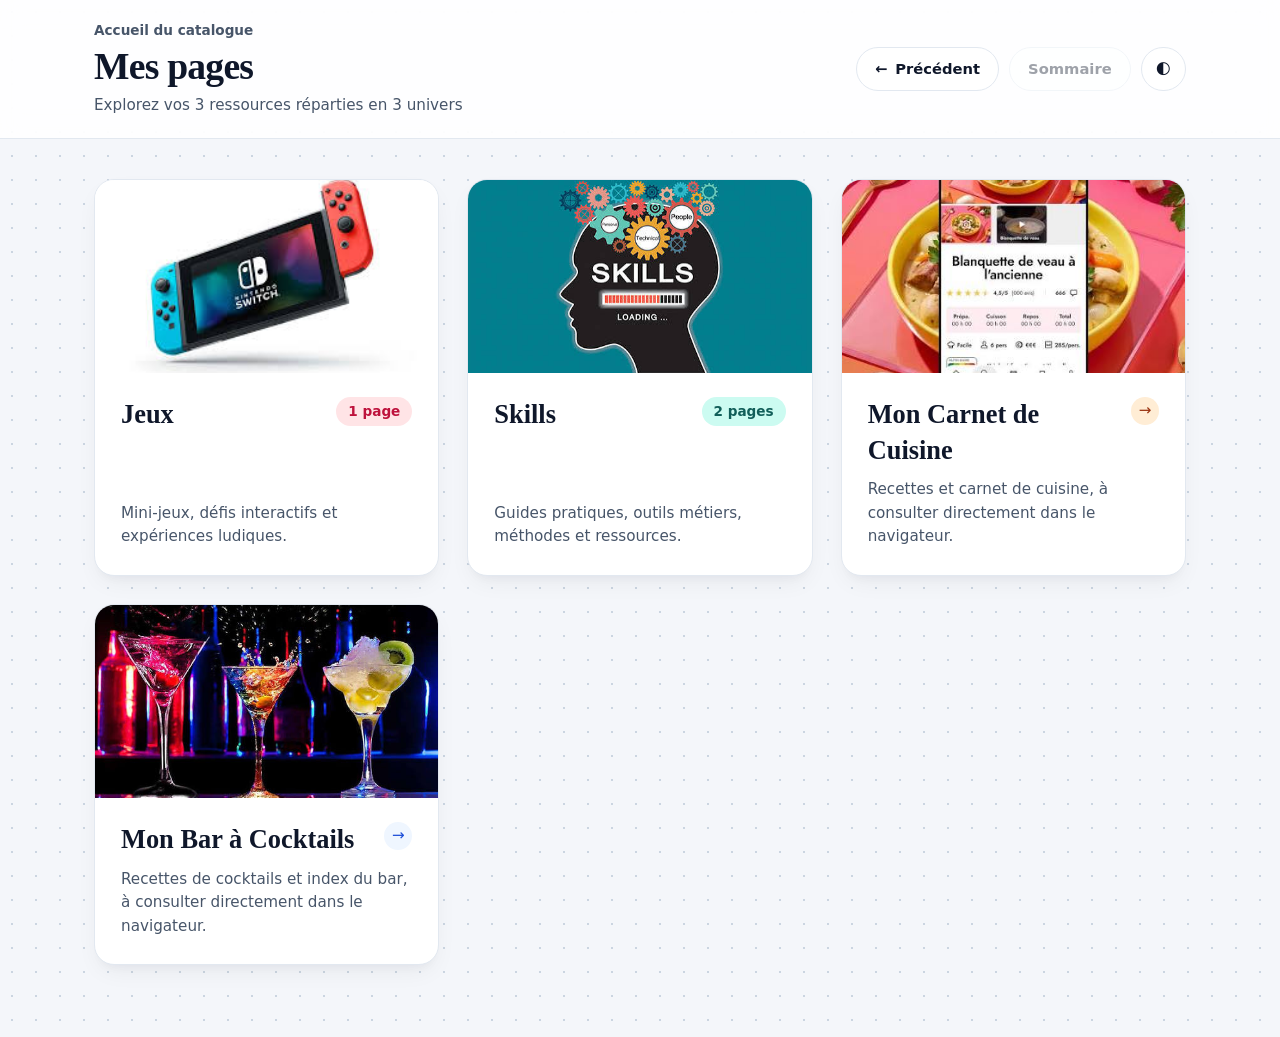
==== commit 15c9ec0c: "Revert "image pour alcool simple" This reverts commit ff9bc0b3bfafd9c08ebd630edbac8508f8a89fca." ====
--- a/index.html
+++ b/index.html
@@ -1,1638 +1,1185 @@
 <!DOCTYPE html>
-<html lang="fr" class="h-full">
+<html lang="fr">
 <head>
-    <meta charset="UTF-8">
-    <meta name="viewport" content="width=device-width, initial-scale=1.0">
-    <title>BarCraft - Gestionnaire de Cocktails Pro</title>
-    <!-- Favicon : Bouteille de champagne (SVG encodé) -->
-    <link rel="icon" type="image/svg+xml" href="data:image/svg+xml,%3Csvg xmlns=%22http://www.w3.org/2000/svg%22 viewBox=%220 0 64 64%22%3E%3Crect width=%2264%22 height=%2264%22 rx=%2216%22 fill=%22%230f172a%22/%3E%3Cpath d=%22M13 17h38L35 37v13h10v5H19v-5h10V37L13 17z%22 fill=%22%23f59e0b%22 stroke=%22%23fde68a%22 stroke-width=%222%22 stroke-linejoin=%22round%22/%3E%3Cpath d=%22M21 23h22L34 34h-4z%22 fill=%22%23fb7185%22/%3E%3Cpath d=%22M38 16l10-9%22 stroke=%22%23e2e8f0%22 stroke-width=%223%22 stroke-linecap=%22round%22/%3E%3Ccircle cx=%2246%22 cy=%2223%22 r=%226%22 fill=%22%23fde047%22 stroke=%22%23fff7ad%22 stroke-width=%222%22/%3E%3Ccircle cx=%2246%22 cy=%2223%22 r=%222%22 fill=%22%23fb923c%22/%3E%3Cpath d=%22M13 10v5m-2.5-2.5h5M53 37v5m-2.5-2.5h5M14 44v4m-2-2h4%22 stroke=%22%23f472b6%22 stroke-width=%222%22 stroke-linecap=%22round%22/%3E%3C/svg%3E">
-    <!-- Tailwind CSS -->
-    <script src="https://cdn.tailwindcss.com"></script>
-    <script>
-        tailwind.config = {
-            theme: {
-                extend: {
-                    colors: {
-                        cocktail: {
-                            dark: '#0f172a',
-                            card: '#1e293b',
-                            accent: '#f59e0b',
-                            hover: '#d97706'
-                        }
-                    }
-                }
-            }
-        }
-    </script>
+<meta charset="UTF-8">
+<meta name="viewport" content="width=device-width, initial-scale=1">
+<title>Mes pages — Catalogue</title>
+<link rel="icon" type="image/svg+xml" href="data:image/svg+xml,%3Csvg xmlns='http://www.w3.org/2000/svg' viewBox='0 0 64 64'%3E%3Cdefs%3E%3ClinearGradient id='g' x1='0%25' y1='0%25' x2='100%25' y2='100%25'%3E%3Cstop offset='0%25' stop-color='%2338bdf8'/%3E%3Cstop offset='100%25' stop-color='%23a855f7'/%3E%3C/linearGradient%3E%3C/defs%3E%3Crect width='64' height='64' rx='16' fill='%230f172a'/%3E%3Cg stroke='url(%23g)' stroke-width='2.5' opacity='0.85'%3E%3Cline x1='15' y1='20' x2='32' y2='14'/%3E%3Cline x1='15' y1='20' x2='32' y2='32'/%3E%3Cline x1='15' y1='20' x2='32' y2='50'/%3E%3Cline x1='15' y1='44' x2='32' y2='14'/%3E%3Cline x1='15' y1='44' x2='32' y2='32'/%3E%3Cline x1='15' y1='44' x2='32' y2='50'/%3E%3Cline x1='32' y1='14' x2='49' y2='32'/%3E%3Cline x1='32' y1='32' x2='49' y2='32'/%3E%3Cline x1='32' y1='50' x2='49' y2='32'/%3E%3C/g%3E%3Ccircle cx='15' cy='20' r='4.5' fill='%2338bdf8'/%3E%3Ccircle cx='15' cy='44' r='4.5' fill='%2338bdf8'/%3E%3Ccircle cx='32' cy='14' r='4.5' fill='%23818cf8'/%3E%3Ccircle cx='32' cy='32' r='4.5' fill='%23818cf8'/%3E%3Ccircle cx='32' cy='50' r='4.5' fill='%23818cf8'/%3E%3Ccircle cx='49' cy='32' r='5.5' fill='%23c084fc'/%3E%3C/svg%3E">
+<style>
+  /* ==========================================================================
+     1. VARIABLES & THÈMES (Neutre, Jeux, Skills)
+     ========================================================================== */
+  :root {
+    color-scheme: light dark;
+    /* Palette de base (Accueil - Mode Clair) */
+    --bg: #f4f6fa;
+    --bg-pattern: radial-gradient(#cbd5e1 1px, transparent 1px);
+    --surface: #ffffff;
+    --surface-hover: #f8fafc;
+    --ink: #0f172a;
+    --muted: #475569;
+    --line: #e2e8f0;
+    --accent: #3b82f6;
+    --accent-soft: #eff6ff;
+    --accent-ink: #1d4ed8;
+    --focus: #2563eb;
+    --shadow: 0 10px 25px -5px rgba(15, 23, 42, 0.06), 0 8px 10px -6px rgba(15, 23, 42, 0.04);
+    --shadow-hover: 0 20px 30px -10px rgba(15, 23, 42, 0.14);
+    
+    --radius: 20px;
+    --radius-sm: 12px;
+    --font-display: Georgia, "Iowan Old Style", "Palatino Linotype", serif;
+    --font-sans: system-ui, -apple-system, "Segoe UI", Roboto, "Helvetica Neue", sans-serif;
+    --transition: 0.25s cubic-bezier(0.22, 1, 0.36, 1);
+  }
+
+  /* Mode Sombre global (hors thème spécifique) */
+  @media (prefers-color-scheme: dark) {
+    :root:not([data-color-mode="light"]) {
+      --bg: #0b1120;
+      --bg-pattern: radial-gradient(#1e293b 1px, transparent 1px);
+      --surface: #131c31;
+      --surface-hover: #192540;
+      --ink: #f1f5f9;
+      --muted: #94a3b8;
+      --line: #23304a;
+      --accent: #60a5fa;
+      --accent-soft: #1e293b;
+      --accent-ink: #93c5fd;
+      --focus: #60a5fa;
+      --shadow: 0 10px 25px -5px rgba(0, 0, 0, 0.4);
+      --shadow-hover: 0 20px 30px -10px rgba(0, 0, 0, 0.6);
+    }
+  }
+  :root[data-color-mode="dark"] {
+    --bg: #0b1120;
+    --bg-pattern: radial-gradient(#1e293b 1px, transparent 1px);
+    --surface: #131c31;
+    --surface-hover: #192540;
+    --ink: #f1f5f9;
+    --muted: #94a3b8;
+    --line: #23304a;
+    --accent: #60a5fa;
+    --accent-soft: #1e293b;
+    --accent-ink: #93c5fd;
+    --focus: #60a5fa;
+    --shadow: 0 10px 25px -5px rgba(0, 0, 0, 0.4);
+    --shadow-hover: 0 20px 30px -10px rgba(0, 0, 0, 0.6);
+  }
+
+  /* --------------------------------------------------------------------------
+     THÈME SPÉCIFIQUE : JEUX (Ambiance Arcade / Gaming vibrante)
+     -------------------------------------------------------------------------- */
+  :root[data-category="jeux"] {
+    --bg: #130b24;
+    --bg-pattern: radial-gradient(rgba(236, 72, 153, 0.18) 1.5px, transparent 1.5px);
+    --surface: #1e1238;
+    --surface-hover: #29184d;
+    --ink: #fdf4ff;
+    --muted: #d8b4fe;
+    --line: #3b236e;
+    --accent: #f43f5e;
+    --accent-soft: rgba(244, 63, 94, 0.2);
+    --accent-ink: #fda4af;
+    --focus: #fbbf24;
+    --radius: 24px;
+    --font-display: system-ui, -apple-system, "Segoe UI", Roboto, sans-serif;
+    --shadow: 0 10px 30px -5px rgba(0, 0, 0, 0.5), 0 0 0 1px rgba(244, 63, 94, 0.15);
+    --shadow-hover: 0 18px 35px -8px rgba(244, 63, 94, 0.35), 0 0 20px rgba(168, 85, 247, 0.25);
+  }
+  :root[data-category="jeux"][data-color-mode="light"] {
+    --bg: #fdf2f8;
+    --bg-pattern: radial-gradient(rgba(219, 39, 119, 0.15) 1.5px, transparent 1.5px);
+    --surface: #ffffff;
+    --surface-hover: #fff1f2;
+    --ink: #3b0764;
+    --muted: #701a75;
+    --line: #fbcfe8;
+    --accent: #e11d48;
+    --accent-soft: #ffe4e6;
+    --accent-ink: #be123c;
+    --focus: #be123c;
+  }
+
+  /* --------------------------------------------------------------------------
+     THÈME SPÉCIFIQUE : SKILLS (Ambiance Atelier / Savoir-faire précis)
+     -------------------------------------------------------------------------- */
+  :root[data-category="skill"] {
+    --bg: #f0f5f3;
+    --bg-pattern: linear-gradient(to right, rgba(15, 118, 110, 0.06) 1px, transparent 1px),
+                  linear-gradient(to bottom, rgba(15, 118, 110, 0.06) 1px, transparent 1px);
+    --surface: #ffffff;
+    --surface-hover: #f4fbf9;
+    --ink: #062c29;
+    --muted: #3b635e;
+    --line: #cce3de;
+    --accent: #0f766e;
+    --accent-soft: #ccfbf1;
+    --accent-ink: #115e59;
+    --focus: #0f766e;
+    --radius: 12px;
+    --font-display: Georgia, "Iowan Old Style", "Palatino Linotype", serif;
+    --shadow: 0 4px 20px -2px rgba(6, 44, 41, 0.06);
+    --shadow-hover: 0 14px 28px -6px rgba(15, 118, 110, 0.18);
+  }
+  :root[data-category="skill"][data-color-mode="dark"] {
+    --bg: #071917;
+    --bg-pattern: linear-gradient(to right, rgba(45, 212, 191, 0.06) 1px, transparent 1px),
+                  linear-gradient(to bottom, rgba(45, 212, 191, 0.06) 1px, transparent 1px);
+    --surface: #0d2623;
+    --surface-hover: #133531;
+    --ink: #ecfdf5;
+    --muted: #99f6e4;
+    --line: #1d4742;
+    --accent: #2dd4bf;
+    --accent-soft: rgba(45, 212, 191, 0.15);
+    --accent-ink: #5eead4;
+    --focus: #2dd4bf;
+  }
+
+  /* ==========================================================================
+     2. RESET & ACCESSIBILITÉ
+     ========================================================================== */
+  *, *::before, *::after { box-sizing: border-box; }
+  html { -webkit-text-size-adjust: 100%; scroll-behavior: smooth; }
+  
+  body {
+    margin: 0;
+    font-family: var(--font-sans);
+    font-size: 16px;
+    line-height: 1.55;
+    background-color: var(--bg);
+    background-image: var(--bg-pattern);
+    background-size: 24px 24px;
+    color: var(--ink);
+    min-height: 100vh;
+    transition: background-color 0.35s ease, color 0.35s ease;
+  }
+
+  /* Lien d'évitement clavier (Skip Link) */
+  .skip-link {
+    position: absolute;
+    top: -100px;
+    left: 16px;
+    background: var(--accent);
+    color: #ffffff;
+    padding: 12px 20px;
+    border-radius: 999px;
+    font-weight: 700;
+    text-decoration: none;
+    z-index: 1000;
+    transition: top 0.2s ease;
+  }
+  .skip-link:focus {
+    top: 16px;
+    outline: 3px solid var(--focus);
+    outline-offset: 2px;
+  }
+
+  /* Focus clavier haute visibilité */
+  :focus-visible {
+    outline: 3px solid var(--focus);
+    outline-offset: 3px;
+  }
+
+  .sr-only {
+    position: absolute;
+    width: 1px;
+    height: 1px;
+    padding: 0;
+    margin: -1px;
+    overflow: hidden;
+    clip: rect(0, 0, 0, 0);
+    white-space: nowrap;
+    border: 0;
+  }
+
+  /* ==========================================================================
+     3. EN-TÊTE & NAVIGATION
+     ========================================================================== */
+  .top-wrapper {
+    background: color-mix(in srgb, var(--surface) 85%, transparent);
+    backdrop-filter: blur(12px);
+    -webkit-backdrop-filter: blur(12px);
+    border-bottom: 1px solid var(--line);
+    position: sticky;
+    top: 0;
+    z-index: 50;
+  }
+
+  .top {
+    max-width: 1140px;
+    margin: 0 auto;
+    padding: 20px 24px;
+    display: flex;
+    flex-wrap: wrap;
+    align-items: center;
+    justify-content: space-between;
+    gap: 16px 24px;
+  }
+
+  .brand-area {
+    display: flex;
+    flex-direction: column;
+    gap: 4px;
+  }
+
+  /* Fil d'Ariane */
+  .breadcrumb {
+    display: flex;
+    align-items: center;
+    gap: 8px;
+    font-size: 0.85rem;
+    font-weight: 600;
+    color: var(--muted);
+  }
+  .breadcrumb a {
+    color: var(--accent-ink);
+    text-decoration: none;
+    border-radius: 4px;
+  }
+  .breadcrumb a:hover { text-decoration: underline; }
+
+  header h1 {
+    margin: 0;
+    font-family: var(--font-display);
+    font-weight: 800;
+    font-size: clamp(1.65rem, 3.5vw, 2.35rem);
+    letter-spacing: -0.02em;
+    line-height: 1.15;
+    display: flex;
+    align-items: center;
+    gap: 12px;
+  }
+  :root[data-category="skill"] header h1 {
+    font-weight: 400;
+    letter-spacing: -0.01em;
+  }
+
+  .category-badge {
+    font-family: var(--font-sans);
+    font-size: 0.8rem;
+    font-weight: 700;
+    text-transform: uppercase;
+    letter-spacing: 0.06em;
+    padding: 4px 12px;
+    border-radius: 999px;
+    background: var(--accent-soft);
+    color: var(--accent-ink);
+    border: 1px solid color-mix(in srgb, var(--accent) 30%, transparent);
+  }
+
+  header p {
+    margin: 2px 0 0;
+    color: var(--muted);
+    font-size: 0.95rem;
+  }
+
+  .controls {
+    display: flex;
+    flex-wrap: wrap;
+    align-items: center;
+    gap: 10px;
+  }
+
+  .btn {
+    appearance: none;
+    display: inline-flex;
+    align-items: center;
+    gap: 8px;
+    padding: 10px 18px;
+    border: 1px solid var(--line);
+    border-radius: 999px;
+    background: var(--surface);
+    color: var(--ink);
+    font: inherit;
+    font-size: 0.92rem;
+    font-weight: 600;
+    cursor: pointer;
+    transition: all var(--transition);
+  }
+  .btn:hover:not(:disabled) {
+    border-color: var(--accent);
+    background: var(--accent-soft);
+    color: var(--accent-ink);
+  }
+  .btn:disabled {
+    opacity: 0.4;
+    cursor: not-allowed;
+  }
+  .btn-icon {
+    padding: 10px 14px;
+  }
+
+  /* ==========================================================================
+     4. CONTENU PRINCIPAL & BARRE D'OUTILS
+     ========================================================================== */
+  main {
+    max-width: 1140px;
+    margin: 0 auto;
+    padding: 32px 24px 72px;
+  }
+
+  /* Barre de recherche dans les catégories */
+  .toolbar {
+    margin-bottom: 28px;
+    display: flex;
+    flex-wrap: wrap;
+    align-items: center;
+    justify-content: space-between;
+    gap: 16px;
+  }
+
+  .search-box {
+    position: relative;
+    flex: 1 1 280px;
+    max-width: 420px;
+  }
+  .search-box svg {
+    position: absolute;
+    left: 14px;
+    top: 50%;
+    transform: translateY(-50%);
+    width: 18px;
+    height: 18px;
+    color: var(--muted);
+    pointer-events: none;
+  }
+  .search-input {
+    width: 100%;
+    padding: 12px 16px 12px 42px;
+    border: 1px solid var(--line);
+    border-radius: 999px;
+    background: var(--surface);
+    color: var(--ink);
+    font: inherit;
+    font-size: 0.95rem;
+    box-shadow: var(--shadow);
+    transition: border-color 0.2s ease, box-shadow 0.2s ease;
+  }
+  .search-input::placeholder { color: var(--muted); }
+  .search-input:focus {
+    outline: none;
+    border-color: var(--accent);
+    box-shadow: 0 0 0 3px var(--accent-soft);
+  }
+
+  /* ==========================================================================
+     5. GRILLES & CARTES
+     ========================================================================== */
+  .grid {
+    list-style: none;
+    margin: 0;
+    padding: 0;
+    display: grid;
+    gap: 24px;
+    grid-template-columns: repeat(auto-fill, minmax(250px, 1fr));
+  }
+
+  /* Grille d'accueil (2 grandes cartes héroïques) */
+  .grid.home-grid {
+    grid-template-columns: repeat(auto-fit, minmax(320px, 1fr));
+    gap: 28px;
+    margin-top: 8px;
+  }
+
+  .card {
+    position: relative;
+    display: flex;
+    flex-direction: column;
+    height: 100%;
+    background: var(--surface);
+    border: 1px solid var(--line);
+    border-radius: var(--radius);
+    overflow: hidden;
+    text-decoration: none;
+    color: inherit;
+    box-shadow: var(--shadow);
+    transition: transform var(--transition), border-color var(--transition), box-shadow var(--transition), background-color var(--transition);
+  }
+
+  .card:hover {
+    border-color: var(--accent);
+    background: var(--surface-hover);
+    box-shadow: var(--shadow-hover);
+  }
+
+  @media (prefers-reduced-motion: no-preference) {
+    .card:hover { transform: translateY(-4px); }
+  }
+
+  /* Visuel de carte */
+  .media-wrap {
+    position: relative;
+    aspect-ratio: 16 / 10;
+    width: 100%;
+    overflow: hidden;
+    background: var(--accent-soft);
+    display: flex;
+    align-items: center;
+    justify-content: center;
+  }
+
+  .card img {
+    width: 100%;
+    height: 100%;
+    object-fit: cover;
+    display: block;
+    transition: transform 0.4s ease;
+  }
+  @media (prefers-reduced-motion: no-preference) {
+    .card:hover img { transform: scale(1.04); }
+  }
+
+  .thumb-svg {
+    width: 100%;
+    height: 100%;
+    display: flex;
+    align-items: center;
+    justify-content: center;
+  }
+  .thumb-svg svg {
+    width: 100%;
+    height: 100%;
+    object-fit: cover;
+  }
+
+  /* Contenu texte de la carte */
+  .card-body {
+    padding: 18px 20px 20px;
+    display: flex;
+    flex-direction: column;
+    justify-content: space-between;
+    flex: 1;
+    gap: 10px;
+  }
+
+  .card-title-row {
+    display: flex;
+    align-items: flex-start;
+    justify-content: space-between;
+    gap: 12px;
+  }
+
+  .card .label {
+    font-weight: 700;
+    font-size: 1.08rem;
+    line-height: 1.35;
+    overflow-wrap: anywhere;
+  }
+
+  .card-arrow {
+    flex-shrink: 0;
+    width: 28px;
+    height: 28px;
+    border-radius: 50%;
+    background: var(--accent-soft);
+    color: var(--accent-ink);
+    display: inline-flex;
+    align-items: center;
+    justify-content: center;
+    font-size: 0.95rem;
+    transition: transform 0.2s ease, background-color 0.2s ease, color 0.2s ease;
+  }
+  .card:hover .card-arrow {
+    background: var(--accent);
+    color: #ffffff;
+    transform: translateX(3px);
+  }
+
+  /* Styles spécifiques des Cartes Catégories (Accueil) */
+  .card.category[data-key="jeux"] {
+    --accent: #e11d48;
+    --accent-soft: #ffe4e6;
+    --accent-ink: #be123c;
+  }
+  .card.category[data-key="skill"] {
+    --accent: #0f766e;
+    --accent-soft: #ccfbf1;
+    --accent-ink: #115e59;
+  }
+  @media (prefers-color-scheme: dark) {
+    :root:not([data-color-mode="light"]) .card.category[data-key="jeux"] {
+      --accent: #f43f5e;
+      --accent-soft: rgba(244, 63, 94, 0.2);
+      --accent-ink: #fda4af;
+    }
+    :root:not([data-color-mode="light"]) .card.category[data-key="skill"] {
+      --accent: #2dd4bf;
+      --accent-soft: rgba(45, 212, 191, 0.18);
+      --accent-ink: #5eead4;
+    }
+  }
+  :root[data-color-mode="dark"] .card.category[data-key="jeux"] {
+    --accent: #f43f5e;
+    --accent-soft: rgba(244, 63, 94, 0.2);
+    --accent-ink: #fda4af;
+  }
+  :root[data-color-mode="dark"] .card.category[data-key="skill"] {
+    --accent: #2dd4bf;
+    --accent-soft: rgba(45, 212, 191, 0.18);
+    --accent-ink: #5eead4;
+  }
+
+  /* Vignette Cuisine (lien direct vers le carnet) */
+  .card.category[data-key="cuisine"] {
+    --accent: #ea580c;
+    --accent-soft: #ffedd5;
+    --accent-ink: #9a3412;
+  }
+  @media (prefers-color-scheme: dark) {
+    :root:not([data-color-mode="light"]) .card.category[data-key="cuisine"] {
+      --accent: #fb923c;
+      --accent-soft: rgba(251, 146, 60, 0.18);
+      --accent-ink: #fdba74;
+    }
+  }
+  :root[data-color-mode="dark"] .card.category[data-key="cuisine"] {
+    --accent: #fb923c;
+    --accent-soft: rgba(251, 146, 60, 0.18);
+    --accent-ink: #fdba74;
+  }
+
+  .card.category .media-wrap {
+    aspect-ratio: 16 / 9;
+  }
+  .card.category .card-body {
+    padding: 24px 26px 26px;
+  }
+  .card.category .label {
+    font-family: var(--font-display);
+    font-size: 1.65rem;
+    font-weight: 700;
+  }
+  .card.category .desc {
+    margin: 0;
+    color: var(--muted);
+    font-size: 0.95rem;
+  }
+
+  .count-pill {
+    display: inline-flex;
+    align-items: center;
+    gap: 6px;
+    font-family: var(--font-sans);
+    font-size: 0.85rem;
+    font-weight: 700;
+    color: var(--accent-ink);
+    background: var(--accent-soft);
+    padding: 4px 12px;
+    border-radius: 999px;
+    white-space: nowrap;
+  }
+
+  .info {
+    grid-column: 1 / -1;
+    background: var(--surface);
+    border: 1px dashed var(--line);
+    border-radius: var(--radius);
+    color: var(--muted);
+    text-align: center;
+    padding: 56px 24px;
+    margin: 0;
+    font-size: 1.05rem;
+  }
+
+  @media (max-width: 600px) {
+    .top {
+      padding: 12px 16px;
+      gap: 12px;
+    }
+    .brand-area { min-width: 0; }
+    header h1 {
+      flex-wrap: wrap;
+      gap: 8px;
+      font-size: clamp(1.45rem, 7vw, 1.85rem);
+    }
+    .category-badge { font-size: 0.7rem; }
+    .controls {
+      width: 100%;
+      display: grid;
+      grid-template-columns: repeat(2, minmax(0, 1fr));
+      gap: 8px;
+    }
+    .btn {
+      min-height: 44px;
+      justify-content: center;
+      padding: 10px 12px;
+      font-size: 0.88rem;
+    }
+    .btn-icon { grid-column: 1 / -1; }
+    main {
+      padding: 20px 16px calc(40px + env(safe-area-inset-bottom));
+    }
+    .toolbar { gap: 12px; margin-bottom: 20px; }
+    .search-box { flex-basis: 100%; max-width: none; }
+    .search-input { min-height: 48px; font-size: 16px; }
+    .grid { grid-template-columns: repeat(2, minmax(0, 1fr)); gap: 12px; }
+    .grid.home-grid { grid-template-columns: repeat(2, minmax(0, 1fr)); gap: 12px; }
+    .card.category .card-body { padding: 14px 14px 16px; }
+    .card.category .label { font-size: 1.1rem; }
+    .card.category .desc { font-size: 0.82rem; }
+    .card-body { padding: 12px; gap: 6px; }
+    .card .label { font-size: 0.95rem; }
+    .card-title-row { flex-wrap: wrap; gap: 6px; }
+    .count-pill { font-size: 0.75rem; }
+  }
+
+  @media (hover: none) and (pointer: coarse) {
+    .btn, .card { -webkit-tap-highlight-color: transparent; }
+    .card:hover { transform: none; }
+  }
+
+  @media (max-width: 360px) {
+    .top, main { padding-left: 12px; padding-right: 12px; }
+    .controls { grid-template-columns: 1fr; }
+    .btn-icon { grid-column: auto; }
+  }
+</style>
 </head>
-<body class="bg-cocktail-dark text-slate-100 h-full flex flex-col font-sans selection:bg-amber-500 selection:text-white">
-
-    <!-- En-tête -->
-    <header class="bg-slate-900/80 backdrop-blur border-b border-slate-800 sticky top-0 z-50 px-6 py-4 flex flex-col sm:flex-row justify-between items-center gap-4">
-        <div class="flex items-center gap-3">
-            <div class="bg-amber-500/10 p-2.5 rounded-xl border border-amber-500/20 text-amber-400">
-                <svg xmlns="http://www.w3.org/2000/svg" class="h-7 w-7" fill="none" viewBox="0 0 24 24" stroke="currentColor">
-                    <path stroke-linecap="round" stroke-linejoin="round" stroke-width="2" d="M19 11H5m14 0a2 2 0 012 2v6a2 2 0 01-2 2H5a2 2 0 01-2-2v-6a2 2 0 012-2m14 0V9a2 2 0 00-2-2M5 11V9a2 2 0 012-2m0 0V5a2 2 0 012-2h6a2 2 0 012 2v2M7 7h10" />
-                </svg>
-            </div>
-            <div>
-                <h1 class="text-xl font-bold tracking-tight text-white">BarCraft Pro</h1>
-                <p class="text-xs text-slate-400">Gestion moderne de recettes et bar à cocktails</p>
-                <p id="guestModeLabel" class="hidden w-fit mt-2 px-3 py-1.5 rounded-full bg-amber-400 text-slate-950 border border-amber-200 shadow-lg shadow-amber-500/30 text-xs font-extrabold tracking-wide">🍸 MODE INVITÉ · Choisissez un cocktail à commander</p>
-            </div>
-        </div>
-
-        <div class="flex items-center gap-3 w-full sm:w-auto">
-            <a id="summaryLink" href="../index.html" title="Retour au sommaire" class="bg-slate-800 hover:bg-slate-700 border border-slate-700 text-slate-300 hover:text-white px-4 py-2 rounded-lg text-sm font-medium transition flex items-center gap-2 whitespace-nowrap">
-                <svg xmlns="http://www.w3.org/2000/svg" class="h-4 w-4" fill="none" viewBox="0 0 24 24" stroke="currentColor"><path stroke-linecap="round" stroke-linejoin="round" stroke-width="2" d="M15 19l-7-7 7-7"/></svg>
-                Sommaire
-            </a>
-            <button id="qrButton" onclick="openQrModal()" class="bg-slate-800 hover:bg-slate-700 border border-slate-700 text-slate-300 hover:text-white px-4 py-2 rounded-lg text-sm font-medium transition whitespace-nowrap">QR code</button>
-            <input type="text" id="searchInput" placeholder="Rechercher un cocktail..." 
-                class="bg-slate-800 border border-slate-700 text-sm rounded-lg px-4 py-2 text-slate-200 placeholder-slate-400 focus:outline-none focus:border-amber-500 w-full sm:w-64 transition">
-            <button onclick="openPantryModal()" class="bg-slate-800 hover:bg-slate-700 border border-slate-700 text-slate-300 hover:text-white px-4 py-2 rounded-lg text-sm font-medium transition flex items-center gap-2 whitespace-nowrap">
-                Mon bar
-            </button>
-            <button id="syncBtn" onclick="openSyncSettings()" title="Non synchronisé avec GitHub" class="px-4 py-2 rounded-lg text-sm font-medium transition whitespace-nowrap border bg-rose-600 hover:bg-rose-500 border-rose-500 text-white">Synchronisation</button>
-            <button id="ordersButton" onclick="openOrdersModal()" class="hidden relative bg-slate-800 hover:bg-slate-700 border border-slate-700 text-white px-3 py-2 rounded-lg text-sm" aria-label="Commandes en attente">🔔 <span id="ordersCount" class="ml-1">0</span></button>
-            <button id="barStatusButton" onclick="toggleBarStatus()" class="hidden px-3 py-2 rounded-lg text-sm font-semibold border border-emerald-500/40 bg-emerald-500/10 text-emerald-300 whitespace-nowrap">Fermer le bar</button>
-            <button onclick="openModal()" class="bg-amber-500 hover:bg-amber-600 text-slate-950 font-semibold px-4 py-2 rounded-lg text-sm transition flex items-center gap-2 whitespace-nowrap shadow-lg shadow-amber-500/10">
-                <svg xmlns="http://www.w3.org/2000/svg" class="h-4 w-4" fill="none" viewBox="0 0 24 24" stroke="currentColor"><path stroke-linecap="round" stroke-linejoin="round" stroke-width="2" d="M12 4v16m8-8H4"/></svg>
-                Nouvelle Recette
-            </button>
-        </div>
-    </header>
-
-    <div id="barStatusPending" class="hidden fixed top-24 left-1/2 -translate-x-1/2 z-[100] max-w-[calc(100%-2rem)] items-center gap-3 rounded-xl border border-amber-400/30 bg-slate-900/95 px-5 py-3 text-sm font-semibold text-amber-100 shadow-xl" role="status" aria-live="polite" aria-atomic="true">
-        <span class="h-5 w-5 shrink-0 animate-spin rounded-full border-2 border-amber-300/30 border-t-amber-300" aria-hidden="true"></span>
-        <span id="barStatusPendingText">Mise à jour du bar en cours…</span>
+<body>
+
+<a href="#app" class="skip-link">Aller au contenu principal</a>
+
+<div class="top-wrapper">
+  <header class="top">
+    <div class="brand-area">
+      <nav class="breadcrumb" id="breadcrumb" aria-label="Fil d'Ariane"></nav>
+      <h1>
+        <span id="pageTitle">Mes pages</span>
+        <span class="category-badge" id="categoryBadge" hidden></span>
+      </h1>
+      <p id="subtitle" role="status" aria-live="polite">Chargement du catalogue…</p>
     </div>
 
-    <!-- QR code pour ouvrir le site en mode invité -->
-    <div id="qrModal" class="fixed inset-0 bg-slate-950/80 backdrop-blur-sm z-50 hidden flex items-center justify-center p-4" role="dialog" aria-modal="true" aria-labelledby="qrTitle">
-        <div class="bg-slate-900 border border-slate-800 rounded-2xl max-w-sm w-full p-6 text-center shadow-2xl">
-            <div class="flex justify-between items-center mb-4">
-                <h2 id="qrTitle" class="text-lg font-bold text-white">Ouvrir le site sur un téléphone</h2>
-                <button onclick="closeModal('qrModal')" aria-label="Fermer" class="text-slate-400 hover:text-white">✕</button>
-            </div>
-            <img id="siteQrCode" alt="QR code pour ouvrir BarCraft en mode consultation" class="mx-auto bg-white p-2 rounded-lg w-56 h-56">
-            <p class="text-sm text-slate-300 mt-4">Scannez ce code pour choisir un cocktail et le commander au barman.</p>
-            <p id="qrUrlHint" class="text-xs text-slate-500 mt-2 break-all"></p>
-        </div>
+    <div class="controls" role="toolbar" aria-label="Outils de navigation">
+      <button class="btn" id="btnPrecedent" type="button" onclick="history.back()">
+        <span aria-hidden="true">←</span> Précédent
+      </button>
+      <button class="btn" id="btnSommaire" type="button" onclick="location.hash = ''">
+        Sommaire
+      </button>
+      <button class="btn btn-icon" id="btnTheme" type="button" aria-label="Changer le mode clair ou sombre" title="Changer l'apparence clair/sombre">
+        <span id="themeIcon" aria-hidden="true">🌓</span>
+      </button>
     </div>
-
-    <div id="modeModal" class="fixed inset-0 bg-slate-950/90 backdrop-blur-sm z-[70] hidden flex items-center justify-center p-4" role="dialog" aria-modal="true">
-      <div class="bg-slate-900 border border-slate-700 rounded-2xl max-w-md w-full p-7 text-center shadow-2xl">
-        <div class="text-4xl mb-3">🍸</div><h2 class="text-2xl font-bold text-white mb-2">Bienvenue chez BarCraft</h2>
-        <p class="text-slate-300 mb-6">Choisissez votre mode. En invité, sélectionnez un cocktail et envoyez votre commande au barman.</p>
-        <div class="grid gap-3"><button onclick="enterGuestMode()" class="bg-amber-500 hover:bg-amber-400 text-slate-950 font-bold p-3 rounded-xl">Entrer en mode invité</button><button onclick="enterBarMode()" class="bg-slate-800 hover:bg-slate-700 text-white p-3 rounded-xl">Accéder au bar</button></div>
+  </header>
+</div>
+
+<main id="app" tabindex="-1">
+  <p class="info">Recherche des pages en cours…</p>
+</main>
+
+<!-- Données générées par generer_pages.py -->
+<script src="pages.js"></script>
+
+<script>
+  /* ==========================================================================
+     ILLUSTRATIONS VECTORIELLES INTÉGRÉES (Fallbacks visuels pertinents)
+     ========================================================================== */
+  const ILLUSTRATIONS = {
+    jeux: `
+      <svg viewBox="0 0 400 225" xmlns="http://www.w3.org/2000/svg" role="img" aria-hidden="true">
+        <defs>
+          <linearGradient id="g-jeux" x1="0%" y1="0%" x2="100%" y2="100%">
+            <stop offset="0%" stop-color="#3b0764"/>
+            <stop offset="50%" stop-color="#831843"/>
+            <stop offset="100%" stop-color="#e11d48"/>
+          </linearGradient>
+          <radialGradient id="glow-jeux" cx="50%" cy="50%" r="50%">
+            <stop offset="0%" stop-color="#fbbf24" stop-opacity="0.35"/>
+            <stop offset="100%" stop-color="#fbbf24" stop-opacity="0"/>
+          </radialGradient>
+        </defs>
+        <rect width="400" height="225" fill="url(#g-jeux)"/>
+        <circle cx="200" cy="112" r="110" fill="url(#glow-jeux)"/>
+        <!-- Grille néon perspective -->
+        <path d="M0 175 L400 175 M0 195 L400 195 M0 215 L400 215 M80 155 L20 225 M160 155 L130 225 M240 155 L270 225 M320 155 L380 225" stroke="rgba(255,255,255,0.15)" stroke-width="1.5"/>
+        <!-- Manette stylisée -->
+        <g transform="translate(120, 52)">
+          <rect x="20" y="20" width="120" height="68" rx="34" fill="#1e1b4b" stroke="#f472b6" stroke-width="3"/>
+          <!-- Croix directionnelle -->
+          <path d="M52 42 v24 M40 54 h24" stroke="#38bdf8" stroke-width="6" stroke-linecap="round"/>
+          <!-- Boutons d'action -->
+          <circle cx="112" cy="44" r="5" fill="#fbbf24"/>
+          <circle cx="124" cy="54" r="5" fill="#f43f5e"/>
+          <circle cx="112" cy="64" r="5" fill="#34d399"/>
+          <circle cx="100" cy="54" r="5" fill="#a78bfa"/>
+        </g>
+        <!-- Étoiles -->
+        <circle cx="65" cy="45" r="2.5" fill="#fde047"/>
+        <circle cx="335" cy="55" r="3" fill="#38bdf8"/>
+        <circle cx="310" cy="135" r="2" fill="#f472b6"/>
+      </svg>`,
+    skill: `
+      <svg viewBox="0 0 400 225" xmlns="http://www.w3.org/2000/svg" role="img" aria-hidden="true">
+        <defs>
+          <linearGradient id="g-skill" x1="0%" y1="0%" x2="100%" y2="100%">
+            <stop offset="0%" stop-color="#064e3b"/>
+            <stop offset="60%" stop-color="#0f766e"/>
+            <stop offset="100%" stop-color="#14b8a6"/>
+          </linearGradient>
+        </defs>
+        <rect width="400" height="225" fill="url(#g-skill)"/>
+        <!-- Cercles géométriques / architecture -->
+        <circle cx="200" cy="112" r="78" fill="none" stroke="rgba(255,255,255,0.18)" stroke-width="1.5" stroke-dasharray="6 6"/>
+        <circle cx="200" cy="112" r="52" fill="rgba(255,255,255,0.08)" stroke="rgba(255,255,255,0.3)" stroke-width="1.5"/>
+        <!-- Compas / Fiche structurée / Étoile de compétence -->
+        <g transform="translate(152, 64)" fill="none" stroke="#ecfdf5" stroke-width="2.5" stroke-linecap="round" stroke-linejoin="round">
+          <polygon points="48,8 60,34 88,38 68,58 72,86 48,72 24,86 28,58 8,38 36,34" fill="rgba(255,255,255,0.16)"/>
+          <circle cx="48" cy="48" r="10" fill="#5eead4" stroke="none"/>
+        </g>
+        <!-- Lignes techniques -->
+        <path d="M40 40 h45 M40 50 h28 M315 175 h45 M332 185 h28" stroke="rgba(255,255,255,0.4)" stroke-width="2" stroke-linecap="round"/>
+      </svg>`,
+    cuisine: `
+      <svg viewBox="0 0 400 225" xmlns="http://www.w3.org/2000/svg" role="img" aria-hidden="true">
+        <defs>
+          <linearGradient id="g-cuisine" x1="0%" y1="0%" x2="100%" y2="100%">
+            <stop offset="0%" stop-color="#7c2d12"/>
+            <stop offset="55%" stop-color="#c2410c"/>
+            <stop offset="100%" stop-color="#fb923c"/>
+          </linearGradient>
+        </defs>
+        <rect width="400" height="225" fill="url(#g-cuisine)"/>
+        <!-- Poêle vue de dessus -->
+        <circle cx="190" cy="115" r="66" fill="rgba(255,255,255,0.12)" stroke="rgba(255,255,255,0.45)" stroke-width="3"/>
+        <circle cx="190" cy="115" r="42" fill="none" stroke="rgba(255,255,255,0.25)" stroke-width="2"/>
+        <path d="M256 115 h70" stroke="#fff7ed" stroke-width="9" stroke-linecap="round"/>
+        <!-- Vapeur -->
+        <path d="M172 32 q-10 -12 0 -24 M190 32 q-10 -12 0 -24 M208 32 q-10 -12 0 -24" fill="none" stroke="rgba(255,255,255,0.6)" stroke-width="3" stroke-linecap="round"/>
+        <!-- Ingrédients -->
+        <circle cx="180" cy="108" r="7" fill="#fde047"/>
+        <circle cx="200" cy="125" r="6" fill="#86efac"/>
+        <circle cx="186" cy="132" r="5" fill="#fecaca"/>
+        <!-- Lignes techniques -->
+        <path d="M40 40 h45 M40 50 h28 M315 175 h45 M332 185 h28" stroke="rgba(255,255,255,0.4)" stroke-width="2" stroke-linecap="round"/>
+      </svg>`,
+    cocktail: `
+      <svg viewBox="0 0 400 225" xmlns="http://www.w3.org/2000/svg" role="img" aria-hidden="true">
+        <defs>
+          <linearGradient id="g-cocktail" x1="0%" y1="0%" x2="100%" y2="100%">
+            <stop offset="0%" stop-color="#4c0519"/>
+            <stop offset="55%" stop-color="#be185d"/>
+            <stop offset="100%" stop-color="#f59e0b"/>
+          </linearGradient>
+        </defs>
+        <rect width="400" height="225" fill="url(#g-cocktail)"/>
+        <circle cx="300" cy="60" r="34" fill="rgba(255,255,255,0.12)"/>
+        <!-- Verre à cocktail -->
+        <path d="M150 62 h100 l-50 62 z" fill="rgba(255,255,255,0.22)" stroke="#fff7ed" stroke-width="3" stroke-linejoin="round"/>
+        <path d="M200 124 v58 M162 184 h76" stroke="#fff7ed" stroke-width="5" stroke-linecap="round"/>
+        <!-- Liquide et garniture -->
+        <path d="M168 84 h64 l-32 36 z" fill="#fde047"/>
+        <path d="M236 52 l18 -30" stroke="#86efac" stroke-width="4" stroke-linecap="round"/>
+        <circle cx="256" cy="20" r="6" fill="#fb7185"/>
+        <!-- Bulles -->
+        <circle cx="120" cy="150" r="4" fill="rgba(255,255,255,0.5)"/>
+        <circle cx="280" cy="160" r="3" fill="rgba(255,255,255,0.5)"/>
+        <circle cx="90" cy="110" r="2.5" fill="rgba(255,255,255,0.5)"/>
+      </svg>`
+  };
+
+  /* ==========================================================================
+     CONFIGURATION DES CATÉGORIES
+     ========================================================================== */
+  const CATEGORIES = {
+    jeux: {
+      title: "Jeux",
+      badge: "Espace Ludique",
+      description: "Mini-jeux, défis interactifs et expériences ludiques.",
+      icon: "🎮",
+      img: "switch"
+    },
+    skill: {
+      title: "Skills",
+      badge: "Atelier & Savoir-faire",
+      description: "Guides pratiques, outils métiers, méthodes et ressources.",
+      icon: "🧩",
+      img: "skill"
+    }
+  };
+
+  /* Vignette de sélection : lance l'index du carnet de cuisine */
+  const CUISINE_TILE = {
+    key: "cuisine",
+    href: "Mon-Carnet-de-Cuisine-IA-navigateur/index.html",
+    title: "Mon Carnet de Cuisine",
+    description: "Recettes et carnet de cuisine, à consulter directement dans le navigateur.",
+    img: "cuisine",
+    image: null
+  };
+
+  /* Vignette de sélection : lance l'index du bar à cocktails */
+  const BAR_TILE = {
+    key: "cocktail",
+    href: "Mon bar à cocktail/index.html",
+    title: "Mon Bar à Cocktails",
+    description: "Recettes de cocktails et index du bar, à consulter directement dans le navigateur.",
+    img: "cocktail",
+    image: null
+  };
+
+  const IMAGE_EXT = ["jpg", "jpeg", "png", "webp"];
+  let PAGES = [];
+  let currentSearch = "";
+
+  const app = document.getElementById("app");
+  const pageTitle = document.getElementById("pageTitle");
+  const categoryBadge = document.getElementById("categoryBadge");
+  const subtitle = document.getElementById("subtitle");
+  const breadcrumb = document.getElementById("breadcrumb");
+  const btnSommaire = document.getElementById("btnSommaire");
+  const btnTheme = document.getElementById("btnTheme");
+
+  /* ==========================================================================
+     GESTION DU MODE CLAIR / SOMBRE MANUEL
+     ========================================================================== */
+  function initColorMode() {
+    const saved = localStorage.getItem("catalogue-color-mode");
+    if (saved) document.documentElement.dataset.colorMode = saved;
+    
+    btnTheme.addEventListener("click", () => {
+      const current = document.documentElement.dataset.colorMode;
+      const isDarkSystem = window.matchMedia("(prefers-color-scheme: dark)").matches;
+      let next;
+      if (!current) {
+        next = isDarkSystem ? "light" : "dark";
+      } else {
+        next = current === "dark" ? "light" : "dark";
+      }
+      document.documentElement.dataset.colorMode = next;
+      localStorage.setItem("catalogue-color-mode", next);
+    });
+  }
+
+  /* ==========================================================================
+     1. DÉCOUVERTE DES FICHIERS
+     ========================================================================== */
+  async function listFromDirectory() {
+    const res = await fetch("./");
+    if (!res.ok) throw new Error("listing indisponible");
+    const doc = new DOMParser().parseFromString(await res.text(), "text/html");
+    return [...doc.querySelectorAll("a")]
+      .map(a => decodeURIComponent(a.getAttribute("href") || ""))
+      .filter(h => /^(jeux|skill)[^/]*\.html$/i.test(h))
+      .map(f => ({ file: f }));
+  }
+
+  async function discover() {
+    if (Array.isArray(window.PAGES_DATA) && window.PAGES_DATA.length) {
+      return window.PAGES_DATA;
+    }
+    try {
+      const entries = await listFromDirectory();
+      if (entries.length) return entries;
+    } catch (err) {
+      console.warn("Listing impossible :", err);
+    }
+    return [];
+  }
+
+  /* ==========================================================================
+     2. INFOS DE CHAQUE PAGE
+     ========================================================================== */
+  async function titleOf(file) {
+    try {
+      const res = await fetch(file);
+      const doc = new DOMParser().parseFromString(await res.text(), "text/html");
+      return doc.title.trim() || null;
+    } catch { return null; }
+  }
+
+  function imageExists(src) {
+    return new Promise(resolve => {
+      const img = new Image();
+      img.onload = () => resolve(src);
+      img.onerror = () => resolve(null);
+      img.src = src;
+    });
+  }
+
+  async function findImage(stem) {
+    for (const dir of ["", "images/"]) {
+      for (const ext of IMAGE_EXT) {
+        const ok = await imageExists(`${dir}${stem}.${ext}`);
+        if (ok) return ok;
+      }
+    }
+    return null;
+  }
+
+  function categoryOf(file) {
+    return Object.keys(CATEGORIES).find(k => file.toLowerCase().startsWith(k)) || null;
+  }
+
+  async function loadCategoryIcons() {
+    for (const cat of Object.values(CATEGORIES)) {
+      cat.image = cat.img ? await findImage(cat.img) : null;
+    }
+    CUISINE_TILE.image = await findImage(CUISINE_TILE.img);
+    BAR_TILE.image = await findImage(BAR_TILE.img);
+  }
+
+  async function buildPages() {
+    const entries = await discover();
+    const pages = [];
+    for (const e of entries) {
+      try {
+        const key = categoryOf(e.file);
+        if (!key) continue;
+        const stem = e.file.replace(/\.html$/i, "");
+        pages.push({
+          key,
+          file: e.file,
+          name: e.name || (await titleOf(e.file)) || stem,
+          image: ("image" in e) ? e.image : await findImage(stem)
+        });
+      } catch (err) {
+        console.warn("Page ignorée :", e, err);
+      }
+    }
+    pages.sort((a, b) => a.name.localeCompare(b.name, "fr", { numeric: true }));
+    return pages;
+  }
+
+  /* ==========================================================================
+     3. AFFICHAGE & ACCESSIBILITÉ
+     ========================================================================== */
+  function makeSvgThumb(key) {
+    const div = document.createElement("div");
+    div.className = "thumb-svg";
+    div.setAttribute("aria-hidden", "true");
+    div.innerHTML = ILLUSTRATIONS[key] || ILLUSTRATIONS.skill;
+    return div;
+  }
+
+  function makeCard({ href, name, description, image, key, isCategory = false, count = null }) {
+    const li = document.createElement("li");
+    
+    const a = document.createElement("a");
+    a.className = "card" + (isCategory ? " category" : "");
+    a.href = href;
+    a.dataset.key = key;
+
+    // Zone visuelle (Photo ou Illustration SVG dédiée)
+    const mediaWrap = document.createElement("div");
+    mediaWrap.className = "media-wrap";
+    if (image) {
+      const img = document.createElement("img");
+      img.src = image;
+      img.alt = ""; // Décoratif car le lien contient déjà le titre explicite
+      img.loading = "lazy";
+      img.onerror = () => img.replaceWith(makeSvgThumb(key));
+      mediaWrap.appendChild(img);
+    } else {
+      mediaWrap.appendChild(makeSvgThumb(key));
+    }
+    a.appendChild(mediaWrap);
+
+    // Corps de carte
+    const body = document.createElement("div");
+    body.className = "card-body";
+
+    const titleRow = document.createElement("div");
+    titleRow.className = "card-title-row";
+
+    const titleSpan = document.createElement("span");
+    titleSpan.className = "label";
+    titleSpan.textContent = name;
+    titleRow.appendChild(titleSpan);
+
+    if (count !== null) {
+      const badge = document.createElement("span");
+      badge.className = "count-pill";
+      badge.textContent = `${count} ${count > 1 ? "pages" : "page"}`;
+      titleRow.appendChild(badge);
+    } else {
+      const arrow = document.createElement("span");
+      arrow.className = "card-arrow";
+      arrow.setAttribute("aria-hidden", "true");
+      arrow.textContent = "→";
+      titleRow.appendChild(arrow);
+    }
+
+    body.appendChild(titleRow);
+
+    if (description) {
+      const desc = document.createElement("p");
+      desc.className = "desc";
+      desc.textContent = description;
+      body.appendChild(desc);
+    }
+
+    a.appendChild(body);
+    li.appendChild(a);
+    return li;
+  }
+
+  function updateHeader({ categoryKey = null, title, badge = "", sub = "" }) {
+    if (categoryKey) {
+      document.documentElement.dataset.category = categoryKey;
+      breadcrumb.innerHTML = `<a href="#">Accueil</a> <span aria-hidden="true">/</span> <span>${title}</span>`;
+      categoryBadge.textContent = badge;
+      categoryBadge.hidden = false;
+    } else {
+      delete document.documentElement.dataset.category;
+      breadcrumb.innerHTML = `<span>Accueil du catalogue</span>`;
+      categoryBadge.hidden = true;
+    }
+    pageTitle.textContent = title;
+    subtitle.textContent = sub;
+    document.title = categoryKey ? `${title} — Mes pages` : "Mes pages — Catalogue";
+  }
+
+  function renderHome() {
+    currentSearch = "";
+    const total = PAGES.length;
+    updateHeader({
+      title: "Mes pages",
+      sub: total ? `Explorez vos ${total} ressources réparties en 3 univers` : "Aucune page trouvée"
+    });
+    btnSommaire.disabled = true;
+    app.innerHTML = "";
+
+    const ul = document.createElement("ul");
+    ul.className = "grid home-grid";
+    ul.setAttribute("aria-label", "Catégories disponibles");
+
+    for (const [key, cat] of Object.entries(CATEGORIES)) {
+      const count = PAGES.filter(p => p.key === key).length;
+      ul.appendChild(makeCard({
+        href: "#" + key,
+        name: cat.title,
+        description: cat.description,
+        image: cat.image,
+        key,
+        isCategory: true,
+        count
+      }));
+    }
+    ul.appendChild(makeCard({
+      href: CUISINE_TILE.href,
+      name: CUISINE_TILE.title,
+      description: CUISINE_TILE.description,
+      image: CUISINE_TILE.image,
+      key: CUISINE_TILE.key,
+      isCategory: true
+    }));
+    ul.appendChild(makeCard({
+      href: BAR_TILE.href,
+      name: BAR_TILE.title,
+      description: BAR_TILE.description,
+      image: BAR_TILE.image,
+      key: BAR_TILE.key,
+      isCategory: true
+    }));
+    app.appendChild(ul);
+  }
+
+  function renderCategory(key) {
+    const cat = CATEGORIES[key];
+    const allCatPages = PAGES.filter(p => p.key === key);
+    
+    updateHeader({
+      categoryKey: key,
+      title: cat.title,
+      badge: cat.badge,
+      sub: `${allCatPages.length} ${allCatPages.length > 1 ? "pages disponibles" : "page disponible"}`
+    });
+    btnSommaire.disabled = false;
+    app.innerHTML = "";
+
+    if (!allCatPages.length) {
+      const p = document.createElement("p");
+      p.className = "info";
+      p.textContent = "Aucune page dans cette catégorie pour le moment.";
+      app.appendChild(p);
+      return;
+    }
+
+    // Barre d'outils avec recherche accessible
+    const toolbar = document.createElement("div");
+    toolbar.className = "toolbar";
+    toolbar.innerHTML = `
+      <div class="search-box">
+        <label for="searchInput" class="sr-only">Filtrer les pages dans ${cat.title}</label>
+        <svg viewBox="0 0 24 24" fill="none" stroke="currentColor" stroke-width="2" aria-hidden="true">
+          <circle cx="11" cy="11" r="8"/><path d="m21 21-4.3-4.3"/>
+        </svg>
+        <input id="searchInput" class="search-input" type="search" placeholder="Rechercher dans ${cat.title}…" value="${currentSearch}">
       </div>
-    </div>
-    <div id="guestSubmitModal" class="fixed inset-0 bg-slate-950/85 backdrop-blur-sm z-[70] hidden flex items-center justify-center p-4" role="dialog" aria-modal="true">
-      <form onsubmit="submitGuestOrder(event)" class="bg-slate-900 border border-slate-700 rounded-2xl max-w-sm w-full p-6 shadow-2xl">
-        <h2 class="text-xl font-bold text-white mb-2">Envoyer la commande</h2><p id="guestCocktailName" class="text-amber-400 mb-4"></p>
-        <label for="guestPseudo" class="block text-sm text-slate-300 mb-2">Votre pseudo</label><input id="guestPseudo" required maxlength="40" autocomplete="nickname" placeholder="Ex. Alex" class="w-full bg-slate-800 border border-slate-700 rounded-lg px-3 py-3 text-white focus:outline-none focus:border-amber-500">
-        <p id="guestOrderError" class="text-rose-400 text-sm mt-3 hidden"></p><div class="flex justify-end gap-2 mt-5"><button type="button" onclick="closeModal('guestSubmitModal')" class="px-4 py-2 bg-slate-800 rounded-lg">Annuler</button><button id="guestSubmitButton" class="px-4 py-2 bg-amber-500 text-slate-950 font-bold rounded-lg">Transmettre au barman</button></div>
-      </form>
-    </div>
-    <div id="ordersModal" class="fixed inset-0 bg-slate-950/85 backdrop-blur-sm z-[70] hidden flex items-center justify-center p-4" role="dialog" aria-modal="true">
-      <div class="bg-slate-900 border border-slate-700 rounded-2xl max-w-3xl w-full p-6 max-h-[85vh] overflow-y-auto"><div class="flex justify-between items-center gap-3 mb-5"><h2 class="text-xl font-bold text-white">Commandes des invités</h2><div class="flex items-center gap-3"><button onclick="clearOrders()" class="px-3 py-2 rounded-lg text-sm font-semibold bg-rose-500/10 border border-rose-500/30 text-rose-300 hover:bg-rose-500/20">Vider la liste</button><button onclick="closeModal('ordersModal')" class="text-slate-400 hover:text-white">✕</button></div></div><div id="ordersList" class="space-y-3"></div></div>
-    </div>
-    <div id="guestNotice" class="hidden fixed bottom-5 left-1/2 -translate-x-1/2 z-[80] bg-emerald-600 text-white px-5 py-3 rounded-xl shadow-xl" role="status">✅ Votre commande est livrée !</div>
-    <div id="orderSentModal" class="fixed inset-0 bg-slate-950/85 backdrop-blur-sm z-[90] hidden flex items-center justify-center p-4" role="dialog" aria-modal="true" aria-labelledby="orderSentTitle">
-      <div class="order-sent-card bg-slate-900 border border-amber-400/40 rounded-3xl max-w-sm w-full p-7 text-center shadow-2xl shadow-amber-500/10">
-        <div class="order-sent-stage" aria-hidden="true">
-          <span class="order-sent-spark spark-one">✦</span><span class="order-sent-spark spark-two">✦</span>
-          <span class="order-sent-tray">🍸</span><span class="order-sent-bartender">🏃‍♂️</span>
-        </div>
-        <h2 id="orderSentTitle" class="text-2xl font-extrabold text-white mt-2">C’est parti !</h2>
-        <p class="text-slate-200 mt-3">✅ Commande transmise au barman. Vous serez averti dès qu’elle sera livrée.</p>
-        <button onclick="closeModal('orderSentModal')" class="mt-6 w-full px-4 py-3 bg-amber-400 hover:bg-amber-300 text-slate-950 font-bold rounded-xl">Super !</button>
-      </div>
-    </div>
-    <div id="barClosedOverlay" class="fixed inset-0 bg-slate-950/95 backdrop-blur-md z-[95] hidden flex items-center justify-center p-5" role="status" aria-live="polite">
-      <div class="max-w-md text-center"><div class="text-6xl mb-5">🍸</div><p class="inline-flex items-center gap-2 rounded-full border border-rose-400/40 bg-rose-500/10 px-4 py-2 text-xs font-extrabold tracking-widest text-rose-300">BAR FERMÉ</p><h2 class="text-3xl font-extrabold text-white mt-5">À bientôt !</h2><p class="text-slate-300 mt-3">Le bar a fermé ses portes et ne prend plus de commandes. Merci de votre visite.</p></div>
-    </div>
-    <style>
-      .order-sent-stage { height: 130px; position: relative; overflow: hidden; border-radius: 1.25rem; background: radial-gradient(ellipse at bottom, rgba(245,158,11,.22), transparent 68%); }
-      .order-sent-bartender { position: absolute; left: 12%; bottom: 15px; font-size: 4.6rem; animation: bartender-run 1.15s ease-in-out infinite alternate; transform-origin: bottom center; }
-      .order-sent-tray { position: absolute; right: 16%; top: 26px; font-size: 2.4rem; animation: tray-bounce .65s ease-in-out infinite alternate; }
-      .order-sent-spark { position: absolute; color: #fcd34d; animation: sparkle 1.3s ease-in-out infinite; }
-      .spark-one { left: 20%; top: 15px; font-size: 1.5rem; }.spark-two { right: 17%; bottom: 18px; font-size: 1.2rem; animation-delay: .5s; }
-      @keyframes bartender-run { from { transform: translateX(0) rotate(-5deg); } to { transform: translateX(92px) rotate(6deg); } }
-      @keyframes tray-bounce { from { transform: translateY(0) rotate(-8deg); } to { transform: translateY(-9px) rotate(8deg); } }
-      @keyframes sparkle { 0%,100% { opacity: .25; transform: scale(.7) rotate(0); } 50% { opacity: 1; transform: scale(1.2) rotate(25deg); } }
-      @media (prefers-reduced-motion: reduce) { .order-sent-bartender,.order-sent-tray,.order-sent-spark { animation: none; } }
-      /* Ajustements tactiles pour les téléphones */
-      @media (max-width: 640px) {
-        body { min-height: 100vh; min-height: 100dvh; }
-        body > header { align-items: stretch !important; padding: 12px 16px !important; gap: 12px !important; }
-        body > header > div:first-child { align-self: flex-start; max-width: 100%; }
-        body > header > div:first-child p:not(#guestModeLabel) { line-height: 1.4; }
-        body > header > div:nth-child(2) {
-          display: grid !important;
-          grid-template-columns: repeat(2, minmax(0, 1fr));
-          gap: 8px !important;
-          align-items: stretch;
-        }
-        body > header > div:nth-child(2) > * { min-width: 0; min-height: 44px; justify-content: center; }
-        #searchInput { grid-column: 1 / -1; width: 100% !important; font-size: 16px; }
-        #recipeGrid { grid-template-columns: 1fr !important; gap: 16px !important; }
-        #categoryFilters { margin-right: -4px; padding-bottom: 10px; scrollbar-width: thin; }
-        #categoryFilters button { min-height: 44px; padding-left: 14px; padding-right: 14px; white-space: nowrap; }
-        #detailModal > div { max-height: calc(100dvh - 24px); overflow-y: auto; }
-        #detailModal > div > div:first-child { height: 210px; }
-        #detailModal .p-6 { padding: 16px; }
-        #detailModal .max-h-\[60vh\] { max-height: none; }
-        #detailModal h2 { font-size: 1.5rem; }
-        #detailModal button, #syncModal button, #addModal button { min-height: 44px; }
-        #addModal input, #addModal select, #pantryModal input { min-height: 44px; font-size: 16px; }
-        #guestNotice { width: calc(100% - 32px); text-align: center; bottom: calc(16px + env(safe-area-inset-bottom)); }
+    `;
+    app.appendChild(toolbar);
+
+    const ul = document.createElement("ul");
+    ul.className = "grid";
+    ul.setAttribute("aria-label", `Liste des pages ${cat.title}`);
+    app.appendChild(ul);
+
+    function drawList(query) {
+      ul.innerHTML = "";
+      const q = query.trim().toLowerCase();
+      const filtered = q
+        ? allCatPages.filter(p => p.name.toLowerCase().includes(q) || p.file.toLowerCase().includes(q))
+        : allCatPages;
+
+      subtitle.textContent = q
+        ? `${filtered.length} résultat(s) sur ${allCatPages.length}`
+        : `${allCatPages.length} ${allCatPages.length > 1 ? "pages disponibles" : "page disponible"}`;
+
+      if (!filtered.length) {
+        const li = document.createElement("li");
+        li.className = "info";
+        li.textContent = `Aucune page ne correspond à « ${query} ».`;
+        ul.appendChild(li);
+        return;
       }
-      @media (max-width: 380px) {
-        body > header > div:nth-child(2) { grid-template-columns: 1fr; }
-        #searchInput { grid-column: auto; }
-        #detailModal .flex.justify-end { flex-wrap: wrap; }
-        #detailModal .flex.justify-end button { flex: 1 1 100%; }
+
+      for (const p of filtered) {
+        ul.appendChild(makeCard({
+          href: p.file,
+          name: p.name,
+          image: p.image,
+          key
+        }));
       }
-      @media (hover: none) and (pointer: coarse) {
-        button, a { -webkit-tap-highlight-color: transparent; }
-      }
-    </style>
-
-    <!-- Corps de page -->
-    <main class="flex-1 max-w-7xl w-full mx-auto px-4 sm:px-6 py-8 flex flex-col gap-6">
-        
-        <!-- Filtres par catégorie -->
-        <div class="flex items-center gap-2 overflow-x-auto pb-2" id="categoryFilters">
-            <button onclick="filterCategory('Tous')" class="category-btn px-4 py-2 rounded-full text-xs font-medium transition bg-amber-500 text-slate-950">Tous</button>
-            <button onclick="filterCategory('Alcoolisé')" class="category-btn px-4 py-2 rounded-full text-xs font-medium transition bg-slate-800 text-slate-300 hover:bg-slate-700">Alcoolisé</button>
-            <button onclick="filterCategory('Sans alcool')" class="category-btn px-4 py-2 rounded-full text-xs font-medium transition bg-slate-800 text-slate-300 hover:bg-slate-700">Sans alcool</button>
-            <button onclick="filterCategory('Tiki')" class="category-btn px-4 py-2 rounded-full text-xs font-medium transition bg-slate-800 text-slate-300 hover:bg-slate-700">Tiki</button>
-            <button onclick="filterCategory('Chaud')" class="category-btn px-4 py-2 rounded-full text-xs font-medium transition bg-slate-800 text-slate-300 hover:bg-slate-700">Chaud</button>
-            <button onclick="filterCategory('Mes favoris')" class="category-btn px-4 py-2 rounded-full text-xs font-medium transition bg-slate-800 text-slate-300 hover:bg-slate-700 whitespace-nowrap">Mes favoris</button>
-            <button onclick="filterCategory('À tester')" class="category-btn px-4 py-2 rounded-full text-xs font-medium transition bg-slate-800 text-slate-300 hover:bg-slate-700 whitespace-nowrap">À tester</button>
-            <button id="simpleAlcoholFilterButton" onclick="filterCategory('Alcool simple')" class="hidden category-btn px-4 py-2 rounded-full text-xs font-medium transition bg-slate-800 text-slate-300 hover:bg-slate-700 whitespace-nowrap">Alcool simple</button>
-            <span id="barFilterSeparator" class="w-px bg-slate-700 mx-1 shrink-0"></span>
-            <button onclick="setBarFilter('pret')" data-bar="pret" class="bar-btn px-4 py-2 rounded-full text-xs font-medium transition bg-slate-800 text-slate-300 hover:bg-slate-700 whitespace-nowrap">Réalisables</button>
-            <button onclick="setBarFilter('un')" data-bar="un" class="bar-btn px-4 py-2 rounded-full text-xs font-medium transition bg-slate-800 text-slate-300 hover:bg-slate-700 whitespace-nowrap">Il manque 1</button>
-        </div>
-
-        <!-- Grille des cocktails -->
-        <div id="recipeGrid" class="grid grid-cols-1 sm:grid-cols-2 lg:grid-cols-3 gap-6">
-            <!-- Injecté dynamiquement par JS -->
-        </div>
-    </main>
-
-    <!-- Modal Détails Recette -->
-    <div id="detailModal" class="fixed inset-0 bg-slate-950/80 backdrop-blur-sm z-50 hidden flex items-center justify-center p-4">
-        <div class="bg-slate-900 border border-slate-800 rounded-2xl max-w-2xl w-full overflow-hidden shadow-2xl animate-in fade-in zoom-in duration-150">
-            <div class="relative h-64 sm:h-80 bg-slate-950">
-                <img id="detailImage" src="" alt="" class="w-full h-full object-contain">
-                <div class="absolute inset-0 bg-gradient-to-t from-slate-900 via-slate-900/20 to-transparent pointer-events-none"></div>
-                <button onclick="closeModal('detailModal')" class="absolute top-4 right-4 bg-slate-950/60 hover:bg-slate-950 text-white p-2 rounded-full transition">
-                    <svg xmlns="http://www.w3.org/2000/svg" class="h-5 w-5" fill="none" viewBox="0 0 24 24" stroke="currentColor"><path stroke-linecap="round" stroke-linejoin="round" stroke-width="2" d="M6 18L18 6M6 6l12 12"/></svg>
-                </button>
-                <div class="absolute bottom-4 left-6 right-6 pointer-events-none">
-                    <span id="detailCategory" class="px-3 py-1 bg-amber-500/20 border border-amber-500/30 text-amber-400 text-xs font-semibold rounded-full"></span>
-                    <h2 id="detailTitle" class="text-3xl font-extrabold text-white mt-2"></h2>
-                </div>
-            </div>
-            <div class="p-6 flex flex-col gap-6 max-h-[60vh] overflow-y-auto">
-                <section id="recipePreferences" class="rounded-xl border border-slate-800 bg-slate-800/40 p-4">
-                    <div class="flex flex-col gap-4 sm:flex-row sm:items-center sm:justify-between">
-                        <div>
-                            <h3 class="text-xs uppercase tracking-wider text-slate-400 font-bold">Ma note</h3>
-                            <div id="ratingStars" class="mt-1 flex items-center gap-1" role="group" aria-label="Noter ce cocktail de zéro à quatre étoiles"></div>
-                        </div>
-                        <div class="flex flex-wrap gap-2">
-                            <button id="favoriteToggle" type="button" onclick="toggleRecipeFlag('favorite')" class="rounded-lg border px-3 py-2 text-sm font-semibold"></button>
-                            <button id="toTryToggle" type="button" onclick="toggleRecipeFlag('toTry')" class="rounded-lg border px-3 py-2 text-sm font-semibold"></button>
-                        </div>
-                    </div>
-                </section>
-                <div>
-                    <h3 class="text-xs uppercase tracking-wider text-slate-400 font-bold mb-3">Ingrédients</h3>
-                    <ul id="detailIngredients" class="grid grid-cols-1 sm:grid-cols-2 gap-2 text-sm text-slate-300"></ul>
-                </div>
-                <div>
-                    <h3 class="text-xs uppercase tracking-wider text-slate-400 font-bold mb-2">Préparation</h3>
-                    <p id="detailInstructions" class="text-sm text-slate-300 leading-relaxed bg-slate-800/50 p-4 rounded-xl border border-slate-800"></p>
-                </div>
-                <div class="flex justify-end gap-3 pt-2 border-t border-slate-800">
-                    <button id="guestOrderButton" onclick="startGuestOrder()" class="hidden px-4 py-2 bg-amber-500 hover:bg-amber-400 text-slate-950 rounded-lg text-sm font-bold">Commander ce cocktail</button>
-                    <button id="editRecipeButton" onclick="editRecipeFromDetail()" class="hidden px-4 py-2 bg-amber-500 hover:bg-amber-400 text-slate-950 rounded-lg text-sm font-bold">Modifier la recette</button>
-                    <button id="deleteBtn" class="px-4 py-2 bg-rose-500/10 hover:bg-rose-500/20 text-rose-400 border border-rose-500/20 rounded-lg text-sm font-medium transition">Supprimer</button>
-                    <button onclick="closeModal('detailModal')" class="px-4 py-2 bg-slate-800 hover:bg-slate-700 text-slate-300 rounded-lg text-sm font-medium transition">Fermer</button>
-                </div>
-            </div>
-        </div>
-    </div>
-
-    <!-- Synchronisation GitHub via Cloudflare -->
-    <div id="syncModal" class="fixed inset-0 bg-slate-950/80 backdrop-blur-sm z-50 hidden flex items-center justify-center p-4">
-        <div class="bg-slate-900 border border-slate-800 rounded-2xl max-w-lg w-full p-6 shadow-2xl">
-            <div class="flex justify-between items-center mb-4">
-                <h3 class="text-lg font-bold text-white">Synchronisation GitHub</h3>
-                <button onclick="closeModal('syncModal')" class="text-slate-400 hover:text-white">✕</button>
-            </div>
-            <p class="text-sm text-slate-300 mb-3">Les recettes et les ingrédients de votre bar sont stockés dans GitHub sur la branche <code class="text-amber-400">recipes-data</code>. La synchronisation utilise le secret GitHub configuré dans Cloudflare. Le jeton reste côté serveur.</p>
-            <div class="flex justify-between items-center mt-5">
-                <span id="syncStatus" role="status" class="text-xs text-slate-400"></span>
-                <div class="flex gap-2">
-                    <button onclick="closeModal('syncModal')" class="px-4 py-2 bg-slate-800 text-slate-300 rounded-lg text-sm">Fermer</button>
-                    <button onclick="connectGitHub()" class="px-4 py-2 bg-amber-500 text-slate-950 font-semibold rounded-lg text-sm">Synchroniser</button>
-                </div>
-            </div>
-        </div>
-    </div>
-
-    <!-- Modal Ajout Recette -->
-    <div id="addModal" class="fixed inset-0 bg-slate-950/80 backdrop-blur-sm z-50 hidden flex items-center justify-center p-4">
-        <div class="bg-slate-900 border border-slate-800 rounded-2xl max-w-5xl w-full overflow-hidden shadow-2xl">
-            <div class="px-6 py-4 border-b border-slate-800 flex justify-between items-center">
-                <h3 id="recipeModalTitle" class="text-lg font-bold text-white">Ajouter une nouvelle recette</h3>
-                <button onclick="closeModal('addModal')" class="text-slate-400 hover:text-white">
-                    <svg xmlns="http://www.w3.org/2000/svg" class="h-5 w-5" fill="none" viewBox="0 0 24 24" stroke="currentColor"><path stroke-linecap="round" stroke-linejoin="round" stroke-width="2" d="M6 18L18 6M6 6l12 12"/></svg>
-                </button>
-            </div>
-            <form id="recipeForm" onsubmit="handleFormSubmit(event)" class="grid grid-cols-1 md:grid-cols-2 gap-5 p-6 max-h-[calc(94vh-4rem)] overflow-y-auto">
-                <div class="flex flex-col gap-4">
-                    <div>
-                        <label class="block text-xs uppercase tracking-wider text-slate-400 font-bold mb-1">Nom du cocktail</label>
-                        <input type="text" id="formName" required placeholder="Ex: Espresso Martini" class="w-full bg-slate-800 border border-slate-700 rounded-lg px-3 py-2 text-sm text-slate-200 focus:outline-none focus:border-amber-500">
-                    </div>
-                    <div>
-                        <div class="grid grid-cols-2 gap-3">
-                            <div>
-                                <label class="block text-xs uppercase tracking-wider text-slate-400 font-bold mb-1">Catégorie</label>
-                                <select id="formCategory" class="w-full bg-slate-800 border border-slate-700 rounded-lg px-3 py-2 text-sm text-slate-200 focus:outline-none focus:border-amber-500">
-                                    <option value="Alcoolisé">Alcoolisé</option>
-                                    <option value="Sans alcool">Sans alcool</option>
-                                    <option value="Tiki">Tiki</option>
-                                    <option value="Chaud">Chaud</option>
-                                </select>
-                            </div>
-                            <div>
-                                <label class="block text-xs uppercase tracking-wider text-slate-400 font-bold mb-1">URL de l'image (Optionnel)</label>
-                                <input type="url" id="formImage" placeholder="Recherche auto" class="w-full bg-slate-800 border border-slate-700 rounded-lg px-3 py-2 text-sm text-slate-200 focus:outline-none focus:border-amber-500">
-                            </div>
-                        </div>
-                    </div>
-                    <div>
-                        <label class="block text-xs uppercase tracking-wider text-slate-400 font-bold mb-1">Instructions de préparation</label>
-                        <textarea id="formInstructions" rows="5" required placeholder="Secouer avec des glaçons et filtrer dans un verre à martini…" class="w-full bg-slate-800 border border-slate-700 rounded-lg px-3 py-2 text-sm text-slate-200 focus:outline-none focus:border-amber-500"></textarea>
-                    </div>
-                    <div id="loadingIndicator" class="hidden text-center text-xs text-amber-400 animate-pulse">
-                        Recherche d'une image appropriée sur Openverse en cours...
-                    </div>
-                </div>
-                <div class="flex flex-col gap-3">
-                    <label for="recipeIngredientSearch" class="block text-xs uppercase tracking-wider text-slate-400 font-bold">Ingrédients de la recette</label>
-                    <div class="relative">
-                        <input type="search" id="recipeIngredientSearch" autocomplete="off" placeholder="Saisir un mot-clé : rhum, citron…" class="w-full bg-slate-800 border border-slate-700 rounded-lg px-3 py-3 text-sm text-slate-200 focus:outline-none focus:border-amber-500">
-                        <div id="recipeIngredientSuggestions" class="hidden absolute left-0 right-0 top-full z-20 mt-1 max-h-48 overflow-y-auto rounded-lg border border-slate-700 bg-slate-900 shadow-xl" role="listbox" aria-label="Ingrédients correspondants"></div>
-                    </div>
-                    <div id="recipeIngredientRows" class="flex flex-col gap-2"></div>
-                    <p id="recipeIngredientError" class="hidden text-sm text-rose-400" role="alert"></p>
-                    <div>
-                        <button type="button" onclick="toggleCatalogForm('recipe')" class="text-sm font-medium text-amber-300 hover:text-amber-200">＋ Ajouter un ingrédient à la liste</button>
-                        <div id="recipeCatalogForm" class="hidden mt-2 flex gap-2">
-                            <input id="recipeCatalogInput" type="text" maxlength="60" placeholder="Nom du nouvel ingrédient" class="min-w-0 flex-1 bg-slate-800 border border-slate-700 rounded-lg px-3 py-2 text-sm text-slate-200 focus:outline-none focus:border-amber-500">
-                            <button type="button" onclick="addCatalogIngredientFromForm('recipe')" class="px-3 py-2 bg-slate-700 hover:bg-slate-600 text-white rounded-lg text-sm font-semibold">Ajouter</button>
-                        </div>
-                    </div>
-                </div>
-                <div class="md:col-span-2 flex justify-end gap-3 border-t border-slate-800 pt-4">
-                    <button type="button" onclick="closeModal('addModal')" class="px-4 py-2 bg-slate-800 hover:bg-slate-700 text-slate-300 rounded-lg text-sm font-medium transition">Annuler</button>
-                    <button id="recipeSubmitButton" type="submit" class="px-4 py-2 bg-amber-500 hover:bg-amber-600 text-slate-950 font-semibold rounded-lg text-sm transition shadow-lg shadow-amber-500/10">Enregistrer</button>
-                </div>
-            </form>
-        </div>
-    </div>
-
-    <!-- Modal Mon Bar (ingrédients possédés) -->
-    <div id="pantryModal" class="fixed inset-0 bg-slate-950/80 backdrop-blur-sm z-50 hidden flex items-center justify-center p-4">
-        <div class="bg-slate-900 border border-slate-800 rounded-2xl max-w-3xl w-full overflow-hidden shadow-2xl">
-            <div class="px-6 py-4 border-b border-slate-800 flex justify-between items-center">
-                <h3 class="text-lg font-bold text-white">Mes ingrédients</h3>
-                <button onclick="closeModal('pantryModal')" class="text-slate-400 hover:text-white">
-                    <svg xmlns="http://www.w3.org/2000/svg" class="h-5 w-5" fill="none" viewBox="0 0 24 24" stroke="currentColor"><path stroke-linecap="round" stroke-linejoin="round" stroke-width="2" d="M6 18L18 6M6 6l12 12"/></svg>
-                </button>
-            </div>
-            <div class="grid grid-cols-1 md:grid-cols-2 gap-6 p-6 max-h-[75vh] overflow-y-auto">
-                <section class="min-w-0 flex flex-col gap-3 rounded-xl border border-slate-800 bg-slate-950/30 p-4">
-                    <div>
-                        <h4 class="font-semibold text-white">Dans mon bar</h4>
-                        <p id="pantryCount" class="mt-1 text-xs text-slate-400"></p>
-                    </div>
-                    <label for="pantryRemoveSearch" class="sr-only">Rechercher un ingrédient à retirer</label>
-                    <input type="search" id="pantryRemoveSearch" autocomplete="off" placeholder="Rechercher pour supprimer…" class="w-full bg-slate-800 border border-slate-700 rounded-lg px-3 py-2 text-sm text-slate-200 focus:outline-none focus:border-amber-500">
-                    <ul id="pantryList" class="flex flex-col gap-2 max-h-[50vh] overflow-y-auto pr-1"></ul>
-                </section>
-                <section class="min-w-0 flex flex-col gap-4 rounded-xl border border-slate-800 bg-slate-950/30 p-4">
-                    <div class="flex flex-col gap-3">
-                        <h4 class="font-semibold text-white">Ajouter un ingrédient</h4>
-                        <label for="pantryInput" class="text-sm text-slate-300">Rechercher dans le catalogue</label>
-                        <div class="relative">
-                            <input type="search" id="pantryInput" autocomplete="off" placeholder="Mot-clé : rhum, citron…" class="w-full bg-slate-800 border border-slate-700 rounded-lg px-3 py-3 text-sm text-slate-200 focus:outline-none focus:border-amber-500">
-                            <div id="pantrySuggestions" class="hidden absolute left-0 right-0 top-full z-20 mt-1 max-h-48 overflow-y-auto rounded-lg border border-slate-700 bg-slate-900 shadow-xl" role="listbox" aria-label="Ingrédients correspondants"></div>
-                        </div>
-                        <div id="pantrySelection" class="hidden rounded-lg border border-slate-700 bg-slate-800/60 p-3">
-                            <p class="mb-2 text-sm font-semibold text-amber-200">Ingrédient sélectionné : <span id="pantrySelectedName"></span></p>
-                            <button type="button" id="addPantryItemButton" onclick="addPantryItem()" class="px-4 py-2 bg-amber-500 hover:bg-amber-600 text-slate-950 font-semibold rounded-lg text-sm">Ajouter au bar</button>
-                            <p id="pantryError" class="hidden mt-2 text-sm text-rose-400" role="alert"></p>
-                        </div>
-                    </div>
-                    <div class="border-t border-slate-800 pt-3">
-                        <button type="button" onclick="toggleCatalogForm('pantry')" class="text-sm font-medium text-amber-300 hover:text-amber-200">＋ Ajouter un ingrédient au catalogue</button>
-                        <div id="pantryCatalogForm" class="hidden mt-2 flex gap-2">
-                            <input id="pantryCatalogInput" type="text" maxlength="60" placeholder="Nom du nouvel ingrédient" class="min-w-0 flex-1 bg-slate-800 border border-slate-700 rounded-lg px-3 py-2 text-sm text-slate-200 focus:outline-none focus:border-amber-500">
-                            <button type="button" onclick="addCatalogIngredientFromForm('pantry')" class="px-3 py-2 bg-slate-700 hover:bg-slate-600 text-white rounded-lg text-sm font-semibold">Ajouter</button>
-                        </div>
-                    </div>
-                </section>
-            </div>
-        </div>
-    </div>
-
-    <!-- Script Logique Application -->
-    <script>
-        // Le lien QR ouvre le site en mode invité.
-        const params = new URLSearchParams(window.location.search);
-        const consultationMode = params.get('consultation') === '1';
-        // Le lien QR porte explicitement le mode invité ; chaque accès direct demande un choix.
-        const guestMode = params.get('guest') === '1' || params.get('consultation') === '1';
-        let guestId = localStorage.getItem('barcraft_guest_id');
-        if (!guestId) { guestId = (crypto.randomUUID ? crypto.randomUUID() : `${Date.now()}-${Math.random()}`); localStorage.setItem('barcraft_guest_id', guestId); }
-        if (consultationMode || guestMode) document.getElementById('summaryLink').classList.add('hidden');
-        if (guestMode) {
-            document.getElementById('guestModeLabel').classList.remove('hidden');
-            document.getElementById('qrButton').classList.add('hidden');
-            document.getElementById('syncBtn').classList.add('hidden');
-            document.querySelector('button[onclick="openPantryModal()"]')?.classList.add('hidden');
-            document.querySelector('button[onclick="openModal()"]')?.classList.add('hidden');
-            document.getElementById('categoryFilters').classList.remove('hidden');
-            document.getElementById('simpleAlcoholFilterButton').classList.remove('hidden');
-            document.getElementById('barFilterSeparator').classList.add('hidden');
-            document.querySelectorAll('.bar-btn').forEach(button => button.classList.add('hidden'));
-        }
-
-        function openQrModal() {
-            const url = new URL(window.location.href);
-            url.searchParams.set('guest', '1');
-            const targetUrl = url.toString();
-            document.getElementById('siteQrCode').src = `https://api.qrserver.com/v1/create-qr-code/?size=280x280&data=${encodeURIComponent(targetUrl)}`;
-            document.getElementById('qrUrlHint').textContent = targetUrl;
-            document.getElementById('qrModal').classList.remove('hidden');
-        }
-
-        // Données initiales par défaut
-        const defaultRecipes = [
-            {
-                id: 1,
-                name: "Mojito Cubain",
-                category: "Alcoolisé",
-                image: "https://images.unsplash.com/photo-1551024709-8f23befc6f87?auto=format&fit=crop&w=800&q=80",
-                ingredients: ["6 cl de Rhum blanc", "3 cl de Jus de lime frais", "6 feuilles de Menthe fraîche", "2 c. à café de Sucre de canne", "Eau gazeuse"],
-                instructions: "Dans un verre highball, placer les feuilles de menthe et le sucre. Ajouter le jus de lime et écraser délicatement. Remplir le verre de glace pilée, verser le rhum et compléter avec de l'eau gazeuse. Mélanger délicatement."
-            },
-            {
-                id: 2,
-                name: "Old Fashioned",
-                category: "Alcoolisé",
-                image: "https://images.unsplash.com/photo-1514362545857-3bc16c4c7d1b?auto=format&fit=crop&w=800&q=80",
-                ingredients: ["6 cl de Bourbon ou Rye whiskey", "2 traits d'Angostura bitters", "1 morceau de sucre", "Un trait d'eau"],
-                instructions: "Dans un verre Old Fashioned, placer le morceau de sucre et imbiber d'Angostura bitters et d'eau. Écraser le sucre. Remplir le verre de glaçons et verser le bourbon. Remuer pendant environ 30 secondes. Décorer d'un zeste d'orange."
-            },
-            {
-                id: 3,
-                name: "Virgin Colada",
-                category: "Sans alcool",
-                image: "https://images.unsplash.com/photo-1536935338788-846bb9981813?auto=format&fit=crop&w=800&q=80",
-                ingredients: ["12 cl de Jus d'ananas", "4 cl de Lait de coco", "2 cl de Sirop de sucre de canne", "Glaçons"],
-                instructions: "Mettre tous les ingrédients dans un blender avec une poignée de glaçons. Mixer à vitesse maximale jusqu'à l'obtention d'une texture onctueuse et mousseuse. Servir dans un grand verre avec une tranche d'ananas."
-            },
-            {
-                id: 4,
-                name: "Mai Tai",
-                category: "Tiki",
-                image: "https://images.unsplash.com/photo-1560512823-829485b8bf24?auto=format&fit=crop&w=800&q=80",
-                ingredients: ["4 cl de Rhum ambré", "2 cl de Rhum blanc", "1,5 cl de Curaçao triple sec", "1,5 cl de Sirop d'orgeat", "1 cl de Jus de lime frais"],
-                instructions: "Verser tous les ingrédients dans un shaker rempli de glaçons. Secouer vigoureusement pendant 10 secondes. Verser dans un verre tumbler rempli de glace fraîche. Garnir d'un quartier de lime et d'un brin de menthe."
-            }
-        ];
-
-        const COCKTAILS_API = '../api/cocktails';
-        const PANTRY_API = '../api/pantry';
-        const ORDERS_API = '../api/orders';
-        let barIsOpen = !guestMode;
-        let barStatusUpdating = false;
-        let barcraftAudio = null;
-        let orderSentAudio = null;
-        function getBarcraftAudio() {
-            const AudioContextClass = window.AudioContext || window.webkitAudioContext;
-            if (!AudioContextClass) return null;
-            if (!barcraftAudio) barcraftAudio = new AudioContextClass();
-            if (barcraftAudio.state === 'suspended') barcraftAudio.resume().catch(() => {});
-            return barcraftAudio;
-        }
-        document.addEventListener('pointerdown', getBarcraftAudio, { once: true });
-        document.addEventListener('keydown', getBarcraftAudio, { once: true });
-        function playTone(context, frequency, start, duration, type = 'sine', volume = 0.12) {
-            const oscillator = context.createOscillator(); const gain = context.createGain();
-            oscillator.type = type; oscillator.frequency.setValueAtTime(frequency, start);
-            gain.gain.setValueAtTime(0.0001, start); gain.gain.exponentialRampToValueAtTime(volume, start + 0.025);
-            gain.gain.exponentialRampToValueAtTime(0.0001, start + duration);
-            oscillator.connect(gain); gain.connect(context.destination); oscillator.start(start); oscillator.stop(start + duration + 0.03);
-        }
-        function playClap(context, start, duration = 0.12) {
-            const length = Math.ceil(context.sampleRate * duration);
-            const buffer = context.createBuffer(1, length, context.sampleRate); const data = buffer.getChannelData(0);
-            for (let i = 0; i < length; i++) data[i] = (Math.random() * 2 - 1) * (1 - i / length);
-            const source = context.createBufferSource(); const filter = context.createBiquadFilter(); const gain = context.createGain();
-            filter.type = 'highpass'; filter.frequency.value = 850; gain.gain.setValueAtTime(0.0001, start);
-            gain.gain.exponentialRampToValueAtTime(0.22, start + 0.008); gain.gain.exponentialRampToValueAtTime(0.0001, start + duration);
-            source.buffer = buffer; source.connect(filter); filter.connect(gain); gain.connect(context.destination); source.start(start);
-        }
-        function playBarcraftSound(kind) {
-            if (kind === 'sent') {
-                if (!orderSentAudio) {
-                    orderSentAudio = new Audio('./dragon-studio-fireworks-07-419025.mp3');
-                    orderSentAudio.preload = 'auto';
-                    orderSentAudio.volume = 0.75;
-                }
-                orderSentAudio.currentTime = 0;
-                orderSentAudio.play().catch(() => {
-                    const fallbackContext = getBarcraftAudio();
-                    if (!fallbackContext) return;
-                    const start = fallbackContext.currentTime + 0.04;
-                    [0, .16, .34, .52, .72, .94, 1.14].forEach((offset, index) => playClap(fallbackContext, start + offset, index % 3 === 0 ? .18 : .12));
-                });
-                return;
-            }
-            const context = getBarcraftAudio(); if (!context) return;
-            const now = context.currentTime + 0.04;
-            if (kind === 'incoming') {
-                playTone(context, 880, now, 0.22, 'triangle', 0.18); playTone(context, 1175, now + 0.19, 0.32, 'triangle', 0.18);
-            } else if (kind === 'delivered') {
-                [[587.33, 0], [739.99, .14], [880, .28], [1174.66, .48]].forEach(([frequency, offset]) => playTone(context, frequency, now + offset, .62, 'sine', .17));
-            }
-        }
-        let recipes = defaultRecipes;
-        let githubFileSha = null;
-        let syncQueue = Promise.resolve();
-        let pendingWrites = 0;
-        let recipesSyncOk = false;
-        let pantrySyncOk = false;
-        let pantryFileSha = null;
-        let pantrySyncQueue = Promise.resolve();
-        let pantryRevision = 0;
-        let pendingPantryWrites = 0;
-        localStorage.removeItem('barcraft_github_token');
-
-        // Bouton « Synchronisation » : entièrement vert si synchronisé, entièrement rouge sinon
-        const SYNC_BTN_OK = ['bg-emerald-600', 'hover:bg-emerald-500', 'border-emerald-500', 'text-white'];
-        const SYNC_BTN_KO = ['bg-rose-600', 'hover:bg-rose-500', 'border-rose-500', 'text-white'];
-        function updateSyncButton() {
-            const btn = document.getElementById('syncBtn');
-            const synced = recipesSyncOk && pantrySyncOk;
-            btn.classList.remove(...SYNC_BTN_OK, ...SYNC_BTN_KO);
-            btn.classList.add(...(synced ? SYNC_BTN_OK : SYNC_BTN_KO));
-            btn.title = synced ? 'Recettes et ingrédients synchronisés avec GitHub' : 'Recettes ou ingrédients non synchronisés avec GitHub';
-        }
-        function setSyncState(synced) {
-            recipesSyncOk = synced;
-            updateSyncButton();
-        }
-        function setPantrySyncState(synced) {
-            pantrySyncOk = synced;
-            updateSyncButton();
-        }
-        let currentFilter = 'Tous';
-
-        async function loadRecipesFromGitHub() {
-            let response = await fetch(COCKTAILS_API);
-            if (response.status === 404) {
-                recipes = normalizeRecipes(defaultRecipes);
-                await persistRecipes();
-                setSyncState(pendingWrites === 0);
-                return;
-            }
-            if (!response.ok) {
-                const error = await response.json().catch(() => ({}));
-                throw new Error(error.error || `Impossible de lire les recettes (${response.status}).`);
-            }
-            const parsed = await response.json();
-            githubFileSha = parsed.sha;
-            if (!Array.isArray(parsed.recipes)) throw new Error('Le fichier de recettes ne contient pas une liste valide.');
-            recipes = normalizeRecipes(parsed.recipes);
-            setSyncState(pendingWrites === 0);
-        }
-
-        function normalizeRecipes(items) {
-            return items.map(recipe => ({
-                ...recipe,
-                rating: Number.isInteger(Number(recipe.rating)) ? Math.max(0, Math.min(4, Number(recipe.rating))) : 0,
-                favorite: recipe.favorite === true,
-                toTry: recipe.toTry === true
-            }));
-        }
-
-        async function persistRecipes() {
-            const body = { recipes };
-            if (githubFileSha) body.sha = githubFileSha;
-            const response = await fetch(COCKTAILS_API, { method: 'PUT', headers: { 'Content-Type': 'application/json' }, body: JSON.stringify(body) });
-            if (!response.ok) {
-                const error = await response.json().catch(() => ({}));
-                if (response.status === 409 || response.status === 422) githubFileSha = null;
-                throw new Error(error.error || `Échec de l'enregistrement (${response.status}). Rechargez les recettes avant de réessayer.`);
-            }
-            githubFileSha = (await response.json()).sha;
-        }
-
-        function saveRecipes() {
-            pendingWrites++;
-            setSyncState(false);
-            syncQueue = syncQueue
-                .then(async () => {
-                    await persistRecipes();
-                    pendingWrites--;
-                    setSyncState(pendingWrites === 0);
-                })
-                .catch(error => {
-                    pendingWrites--;
-                    setSyncState(false);
-                    showSyncStatus(error.message, true);
-                });
-        }
-
-        function showSyncStatus(message, isError = false) {
-            const status = document.getElementById('syncStatus');
-            status.textContent = message;
-            status.className = `text-xs ${isError ? 'text-rose-400' : 'text-emerald-400'}`;
-        }
-
-        function openSyncSettings() {
-            showSyncStatus('');
-            document.getElementById('syncModal').classList.remove('hidden');
-        }
-
-        async function connectGitHub() {
-            const button = document.querySelector('#syncModal button[onclick="connectGitHub()"]');
-            button.disabled = true;
-            showSyncStatus('Connexion et chargement des recettes et ingrédients…');
-            try {
-                await loadRecipesFromGitHub();
-                await loadPantryFromGitHub();
-                renderRecipes(currentFilter, document.getElementById('searchInput').value);
-                setSyncState(pendingWrites === 0);
-                setPantrySyncState(true);
-                showSyncStatus('Recettes et ingrédients synchronisés avec GitHub.');
-                setTimeout(() => closeModal('syncModal'), 1200);
-            } catch (error) {
-                setSyncState(false);
-                showSyncStatus(error.message, true);
-            } finally { button.disabled = false; }
-        }
-
-        // ----- Cocktails réalisables selon « Mon bar » -----
-        // Ingrédients que l'on considère toujours disponibles (eau, glaçons…)
-        const INGREDIENTS_DE_BASE = ['eau', 'gazeuse', 'glacon', 'glacons', 'glace', 'pilee'];
-        // Mots sans valeur pour la comparaison (quantités, unités, articles)
-        const MOTS_VIDES = new Set(['cl', 'ml', 'l', 'g', 'kg', 'c', 'a', 'cafe', 'soupe', 'shot', 'shots',
-            'morceau', 'morceaux', 'trait', 'traits', 'feuille', 'feuilles', 'un', 'une', 'de', 'd', 'du',
-            'des', 'la', 'le', 'les', 'ou', 'et', 'au', 'en', 'frais', 'fraiche']);
-
-        function tokens(texte) {
-            return texte.normalize('NFD').replace(/[\u0300-\u036f]/g, '').toLowerCase()
-                .replace(/[^a-z0-9 ]/g, ' ').split(/\s+/)
-                .filter(t => t && !/^\d+$/.test(t) && !MOTS_VIDES.has(t));
-        }
-
-        // Un ingrédient est disponible si un de ses choix (séparés par « ou ») correspond à un produit du bar
-        function ingredientDisponible(ingredient, bar) {
-            const alternatives = ingredient.split(/\bou\b/i).map(tokens).filter(t => t.length > 0);
-            if (alternatives.length === 0) return true;
-            return alternatives.some(alt => {
-                if (alt.every(t => INGREDIENTS_DE_BASE.includes(t))) return true;
-                return bar.some(produit => {
-                    const it = tokens(pantryName(produit));
-                    if (it.length === 0) return false;
-                    return alt.every(t => it.includes(t)) || it.every(t => alt.includes(t));
-                });
-            });
-        }
-
-        function analyserRecette(recette) {
-            const manquants = recette.ingredients.filter(i => !ingredientDisponible(i, pantry));
-            return { manquants };
-        }
-
-        // Retire quantités, unités et articles : « 2 cl de Curaçao triple sec » → « Curaçao triple sec »
-        function nomIngredient(ingredient) {
-            let s = ingredient.trim();
-            let precedent;
-            do {
-                precedent = s;
-                s = s.replace(/^\d+([.,]\d+)?\s*/, '');
-                s = s.replace(/^(cl|ml|kg|g|l|c\.?\s*à\s*(café|soupe)|unités?|feuilles?|shots?|morceaux?|traits?|un|une|de|du|des)\s+/i, '');
-                s = s.replace(/^d['’]/i, '');
-            } while (s !== precedent);
-            return s || ingredient.trim();
-        }
-
-        function badgeBar(recette) {
-            const { manquants } = analyserRecette(recette);
-            if (manquants.length === 0) {
-                return '<span class="px-3 py-1 bg-emerald-500/20 border border-emerald-500/30 text-emerald-400 text-xs font-semibold rounded-full">Réalisable</span>';
-            }
-            if (manquants.length === 1) {
-                return `<span class="block px-3 py-1 bg-violet-500/20 border border-violet-500/30 text-violet-300 text-xs font-semibold rounded-full truncate">Il manque : ${nomIngredient(manquants[0])}</span>`;
-            }
-            return '';
-        }
-
-        // Images des ingrédients du bar (affichées en vue invité, mode Alcool simple)
-        const INGREDIENT_IMAGE_SOURCES = [
-            ["Bourbon 3 ans", "https://www.woodfordreserve.com/wp-content/uploads/2019/12/Holiday-Bottle.png"],
-            ["Scotch blended malt", "https://images.ctfassets.net/miw9xo325qds/42soZaWJmnXGhujdijXjuM/e0b69419317244c6b9a183a34993edd2/NEW_Bottle_Image_Orange_Background.png"],
-            ["Whisky francais FONDAUDEGE", "https://calvados-coquerel.com/cdn/shop/files/MECENEWHISKYDetoure_1_1.png"],
-            ["Gin", "https://upload.wikimedia.org/wikipedia/commons/9/9c/Hendrick%27s_Gin_-_Bottle.png"],
-            ["Grappa", "https://starlightdistillery.com/wp-content/uploads/2023/12/grappa-bottle.png"],
-            ["Grappa ambree", "https://www.vallepicciola.com/assets/img/grappa-card_2024-03-21-160524_jqan.png"],
-            ["Kirsh", "https://lerouxusa.com/wp-content/uploads/2023/03/Leroux_Kirsch_bottle_crop-1-672x1024.png"],
-            ["Malibu", "https://spades.com.mt/cdn/shop/products/image_9c26efea-ca24-4e67-9e90-45c1c3b471e6_600x.png"],
-            ["Rhum ambrée", "https://png.pngtree.com/png-vector/20240708/ourlarge/pngtree-premium-amber-whisky-bottle-mockup-elegant-brandy-packaging-design-luxurious-cognac-png-image_12859819.png"],
-            ["Rhum ambré", "https://png.pngtree.com/png-vector/20240708/ourlarge/pngtree-premium-amber-whisky-bottle-mockup-elegant-brandy-packaging-design-luxurious-cognac-png-image_12859819.png"],
-            ["Rhum blanc", "https://lindasliquorandwine.com/wp-content/uploads/2021/12/Bacardi-Superior-White-Rum.png"],
-            ["Rhum XO", "http://woodencork.com/cdn/shop/products/Bumbu-XO-Rum.png"],
-            ["Tequila blanche", "https://125538537.cdn6.editmysite.com/uploads/1/2/5/5/125538537/MJTPEPPX3HSDIKDI2PEGRX6X.png"],
-            ["Vodka", "https://upload.wikimedia.org/wikipedia/commons/1/1e/Absolut_vodka_bottle.png"],
-            ["Aperol", "https://cdn11.bigcommerce.com/s-u9ww3di/images/stencil/1280x1280/products/9018/13057/AperolFront__34712.1577521008.png"],
-            ["Cointreau", "https://la-maison-du-barman.fr/wp-content/uploads/2025/04/20250430204929416.png"],
-            ["Creme de cassis", "https://www.distillerie-salamandre.com/wp-content/uploads/2024/03/Creme-cassis.png"],
-            ["Creme de pamplemousse", "https://www.cheekyanddry.com/cdn/shop/files/Giffard-Grapefruit-Hero_corrected.png"],
-            ["Creme de pistache", "https://www.topdrinks.fr/media/catalog/product/L/_/L_65_307_00_1_ae91.png"],
-            ["Get 27", "https://www.topdrinks.fr/media/catalog/product/L/_/L_59_899_00_1_9be1.png"],
-            ["Liqueur de pomme", "https://www.onestop.co.uk/wp-content/uploads/2026/08/f1650a2d-6f8c-4d24-a533-d8460ff9f7c6.png"],
-            ["Martini blanc", "https://assets.stickpng.com/images/587e34b39686194a55adab93.png"],
-            ["Martini rouge", "https://d2z05otmbim3z8.cloudfront.net/wp-content/uploads/sites/15/2025/02/01065332/FY26_MARTINI_IT_Website_Product_Rosso_1l_14I5_withShadow_800x1000-1.png"],
-            ["Picon", "https://www.vinatis.com/111514-detail_default/liqueur-picon-original.png"],
-            ["Ricard", "https://www.bieres64-40.fr/wp-content/uploads/2023/01/Ricard.png"],
-            ["Suze", "https://ch.nicolas.com/medias/sys_master/images/images/h44/h95/8802322710558/021574-mainProductPicture-ProductDetailsPage-ConversionMediaFormat.png"],
-            ["Muscat FRONTIGNANT vieillit", "https://media-viniou.com/wineimage/appellation_v2/france/languedoc/muscat-de-frontignan/bottle-75-vins-blanc.png"],
-            ["Biere ambrée", "https://static.vecteezy.com/system/resources/previews/071/169/008/non_2x/amber-glass-beer-bottle-isolated-on-transparent-background-png.png"]
-        ];
-        function ingredientImageFor(name) {
-            const key = ingredientKey(name);
-            const hit = INGREDIENT_IMAGE_SOURCES.find(([label]) => ingredientKey(label) === key);
-            return hit ? hit[1] : '';
-        }
-
-        function renderSimpleAlcoholCards(grid, search) {
-            const query = ingredientKey(search);
-            const options = pantry.map(pantryName)
-                .filter(name => pantryIngredientCategory(name) !== 'Autres ingrédients')
-                .filter(name => !query || ingredientKey(name).includes(query));
-            if (!options.length) {
-                grid.innerHTML = '<div class="col-span-full py-16 text-center text-slate-500"><p class="text-base">Aucun alcool correspondant n’est présent dans votre bar.</p></div>';
-                return;
-            }
-            options.forEach(name => {
-                const card = document.createElement('div');
-                card.className = 'cursor-pointer overflow-hidden rounded-2xl border border-slate-800 bg-slate-900 shadow-lg transition hover:border-amber-500/50';
-                card.setAttribute('role', 'button');
-                card.tabIndex = 0;
-                const visual = document.createElement('div');
-                visual.className = 'flex h-40 items-center justify-center bg-gradient-to-br from-amber-500/20 via-slate-900 to-slate-950 text-6xl';
-                visual.setAttribute('aria-hidden', 'true');
-                const imageUrl = ingredientImageFor(name);
-                if (imageUrl) {
-                    const img = document.createElement('img');
-                    img.src = imageUrl;
-                    img.alt = name;
-                    img.loading = 'lazy';
-                    img.className = 'h-full w-full object-contain p-4';
-                    img.onerror = () => { img.remove(); visual.textContent = '🥃'; };
-                    visual.appendChild(img);
-                } else {
-                    visual.textContent = '🥃';
-                }
-                const details = document.createElement('div');
-                details.className = 'flex items-center justify-between gap-3 p-4';
-                const title = document.createElement('span');
-                title.className = 'font-bold text-white';
-                title.textContent = name;
-                const action = document.createElement('span');
-                action.className = 'text-xs font-medium text-amber-400';
-                action.textContent = 'Commander';
-                details.append(title, action);
-                card.append(visual, details);
-                const open = () => openDetailModal({
-                    id: `simple-alcohol:${ingredientKey(name)}`,
-                    name,
-                    category: 'Alcool simple',
-                    image: imageUrl,
-                    ingredients: [`1 unité de ${name}`],
-                    instructions: `Commande de ${name} servi seul.`,
-                    isSimpleAlcohol: true
-                });
-                card.addEventListener('click', open);
-                card.addEventListener('keydown', event => {
-                    if (event.key === 'Enter' || event.key === ' ') { event.preventDefault(); open(); }
-                });
-                grid.appendChild(card);
-            });
-        }
-
-        let barFilter = 'aucun'; // 'aucun' | 'pret' | 'un'
-        function setBarFilter(mode) {
-            barFilter = barFilter === mode ? 'aucun' : mode;
-            document.querySelectorAll('.bar-btn').forEach(btn => {
-                const actif = btn.dataset.bar === barFilter;
-                const couleurActive = btn.dataset.bar === 'un' ? 'bg-violet-500 text-white' : 'bg-emerald-500 text-slate-950';
-                btn.className = `bar-btn px-4 py-2 rounded-full text-xs font-medium transition whitespace-nowrap ${actif ? couleurActive : 'bg-slate-800 text-slate-300 hover:bg-slate-700'}`;
-            });
-            renderRecipes(currentFilter, document.getElementById('searchInput').value);
-        }
-
-        // Affichage des recettes
-        function renderRecipes(filter = 'Tous', search = '') {
-            const grid = document.getElementById('recipeGrid');
-            grid.innerHTML = '';
-
-            if (filter === 'Alcool simple') {
-                renderSimpleAlcoholCards(grid, search);
-                return;
-            }
-
-            const filtered = recipes.filter(r => {
-                const matchCategory = filter === 'Tous'
-                    || (filter === 'Mes favoris' ? r.favorite === true
-                        : filter === 'À tester' ? r.toTry === true
-                            : r.category === filter);
-                const matchSearch = r.name.toLowerCase().includes(search.toLowerCase()) || 
-                                    r.ingredients.some(i => i.toLowerCase().includes(search.toLowerCase()));
-                const manquants = analyserRecette(r).manquants.length;
-                const matchBar = barFilter === 'aucun'
-                    || (barFilter === 'pret' && manquants === 0)
-                    || (barFilter === 'un' && manquants === 1);
-                return matchCategory && matchSearch && matchBar;
-            });
-
-            if (filtered.length === 0) {
-                grid.innerHTML = `
-                    <div class="col-span-full py-16 text-center text-slate-500">
-                        <p class="text-base">Aucun cocktail trouvé.</p>
-                    </div>
-                `;
-                return;
-            }
-
-            filtered.forEach(recipe => {
-                const card = document.createElement('div');
-                card.className = "bg-slate-900 border border-slate-800 rounded-2xl overflow-hidden hover:border-amber-500/50 transition group flex flex-col cursor-pointer shadow-lg";
-                card.onclick = () => openDetailModal(recipe.id);
-                card.innerHTML = `
-                    <div class="h-48 overflow-hidden relative bg-slate-950">
-                        <img src="${recipe.image}" alt="${recipe.name}" class="w-full h-full object-contain group-hover:scale-105 transition duration-500">
-                        <div class="absolute top-3 left-3">
-                            <span class="px-3 py-1 bg-slate-950/70 backdrop-blur-md text-amber-400 text-xs font-semibold rounded-full border border-slate-800">${recipe.category}</span>
-                        </div>
-                        <div class="absolute top-3 right-3 max-w-[60%]">
-                            ${badgeBar(recipe)}
-                        </div>
-                    </div>
-                    <div class="p-5 flex flex-col flex-1 justify-between gap-4">
-                        <div>
-                            <h3 class="text-lg font-bold text-white group-hover:text-amber-400 transition">${recipe.name}</h3>
-                            <p class="mt-1 text-sm text-amber-300" aria-label="Note : ${Math.max(0, Math.min(4, Number(recipe.rating) || 0))} sur 4">${'★'.repeat(Math.max(0, Math.min(4, Number(recipe.rating) || 0)))}${'☆'.repeat(4 - Math.max(0, Math.min(4, Number(recipe.rating) || 0)))} <span class="text-xs text-slate-400">${Math.max(0, Math.min(4, Number(recipe.rating) || 0))}/4</span></p>
-                            ${(recipe.favorite || recipe.toTry) ? `<div class="mt-2 flex flex-wrap gap-2">${recipe.favorite ? '<span class="rounded-full border border-rose-400/30 bg-rose-500/10 px-2 py-1 text-xs text-rose-300">♥ Favori</span>' : ''}${recipe.toTry ? '<span class="rounded-full border border-violet-400/30 bg-violet-500/10 px-2 py-1 text-xs text-violet-300">À tester</span>' : ''}</div>` : ''}
-                            <p class="text-xs text-slate-400 mt-1 line-clamp-2">${recipe.ingredients.join(', ')}</p>
-                        </div>
-                        <div class="flex items-center text-xs text-amber-500 font-medium gap-1">
-                            <span>Voir la recette</span>
-                            <svg xmlns="http://www.w3.org/2000/svg" class="h-4 w-4" fill="none" viewBox="0 0 24 24" stroke="currentColor"><path stroke-linecap="round" stroke-linejoin="round" stroke-width="2" d="M9 5l7 7-7 7"/></svg>
-                        </div>
-                    </div>
-                `;
-                grid.appendChild(card);
-            });
-        }
-
-        // Filtrage par catégorie
-        function filterCategory(category) {
-            currentFilter = category;
-            document.querySelectorAll('.category-btn').forEach(btn => {
-                if(btn.textContent === category) {
-                    btn.className = "category-btn px-4 py-2 rounded-full text-xs font-medium transition bg-amber-500 text-slate-950";
-                } else {
-                    btn.className = "category-btn px-4 py-2 rounded-full text-xs font-medium transition bg-slate-800 text-slate-300 hover:bg-slate-700";
-                }
-            });
-            renderRecipes(currentFilter, document.getElementById('searchInput').value);
-        }
-
-        // Recherche en temps réel
-        document.getElementById('searchInput').addEventListener('input', (e) => {
-            renderRecipes(currentFilter, e.target.value);
-        });
-
-        // Modal Détails
-        function openDetailModal(id) {
-            if (guestMode && !barIsOpen) return;
-            const recipe = typeof id === 'object' ? id : recipes.find(r => r.id === id);
-            if (!recipe) return;
-
-            document.getElementById('detailImage').src = recipe.image || defaultRecipes[0].image;
-            document.getElementById('detailTitle').textContent = recipe.name;
-            document.getElementById('detailCategory').textContent = recipe.category;
-            
-            const ingList = document.getElementById('detailIngredients');
-            ingList.innerHTML = '';
-            recipe.ingredients.forEach(ing => {
-                const li = document.createElement('li');
-                li.className = "flex items-center gap-2 bg-slate-800/40 px-3 py-2 rounded-lg border border-slate-800";
-                li.innerHTML = `<span class="h-1.5 w-1.5 rounded-full bg-amber-500"></span> ${ing}`;
-                ingList.appendChild(li);
-            });
-
-            document.getElementById('detailInstructions').textContent = recipe.instructions;
-            document.getElementById('recipePreferences').classList.toggle('hidden', Boolean(recipe.isSimpleAlcohol));
-            selectedGuestRecipe = recipe;
-            renderRecipePreferences();
-            document.getElementById('guestOrderButton').classList.toggle('hidden', !guestMode);
-            document.getElementById('guestOrderButton').textContent = recipe.isSimpleAlcohol ? 'Commander cet alcool' : 'Commander ce cocktail';
-            document.getElementById('editRecipeButton').classList.toggle('hidden', guestMode || recipe.isSimpleAlcohol);
-            document.getElementById('deleteBtn').classList.toggle('hidden', guestMode || recipe.isSimpleAlcohol);
-            document.getElementById('deleteBtn').onclick = () => deleteRecipe(recipe.id);
-            document.getElementById('detailModal').classList.remove('hidden');
-        }
-
-        function renderRecipePreferences() {
-            const recipe = selectedGuestRecipe;
-            if (!recipe || recipe.isSimpleAlcohol) return;
-            const rating = Math.max(0, Math.min(4, Number(recipe.rating) || 0));
-            const stars = document.getElementById('ratingStars');
-            stars.replaceChildren();
-            for (let value = 1; value <= 4; value++) {
-                const button = document.createElement('button');
-                button.type = 'button';
-                button.textContent = value <= rating ? '★' : '☆';
-                button.title = `${value} étoile${value > 1 ? 's' : ''}`;
-                button.setAttribute('aria-label', `Noter ${value} sur 4`);
-                button.setAttribute('aria-pressed', String(value === rating));
-                button.disabled = guestMode;
-                button.className = `text-2xl leading-none ${value <= rating ? 'text-amber-300' : 'text-slate-500'} ${guestMode ? 'cursor-default' : 'hover:text-amber-200'}`;
-                button.onclick = event => { event.stopPropagation(); setRecipeRating(value === rating ? 0 : value); };
-                stars.appendChild(button);
-            }
-            const zeroButton = document.createElement('button');
-            zeroButton.type = 'button';
-            zeroButton.textContent = '0';
-            zeroButton.title = 'Effacer la note';
-            zeroButton.setAttribute('aria-label', 'Mettre la note à zéro');
-            zeroButton.setAttribute('aria-pressed', String(rating === 0));
-            zeroButton.disabled = guestMode;
-            zeroButton.className = `ml-2 rounded-md px-2 py-1 text-xs ${rating === 0 ? 'bg-slate-700 text-white' : 'text-slate-400 hover:text-white'} ${guestMode ? 'cursor-default' : ''}`;
-            zeroButton.onclick = event => { event.stopPropagation(); setRecipeRating(0); };
-            stars.appendChild(zeroButton);
-
-            const favorite = document.getElementById('favoriteToggle');
-            favorite.textContent = recipe.favorite ? '♥ Dans mes favoris' : '♡ Ajouter aux favoris';
-            favorite.disabled = guestMode;
-            favorite.className = `rounded-lg border px-3 py-2 text-sm font-semibold ${recipe.favorite ? 'border-rose-400/40 bg-rose-500/15 text-rose-200' : 'border-slate-700 bg-slate-800 text-slate-300'} ${guestMode ? 'cursor-default opacity-80' : 'hover:border-rose-400/50'}`;
-            const toTry = document.getElementById('toTryToggle');
-            toTry.textContent = recipe.toTry ? '✓ À tester' : '＋ À tester';
-            toTry.disabled = guestMode;
-            toTry.className = `rounded-lg border px-3 py-2 text-sm font-semibold ${recipe.toTry ? 'border-violet-400/40 bg-violet-500/15 text-violet-200' : 'border-slate-700 bg-slate-800 text-slate-300'} ${guestMode ? 'cursor-default opacity-80' : 'hover:border-violet-400/50'}`;
-        }
-
-        function updateRecipePreference(updates) {
-            if (guestMode || !selectedGuestRecipe || selectedGuestRecipe.isSimpleAlcohol) return;
-            const index = recipes.findIndex(recipe => recipe.id === selectedGuestRecipe.id);
-            if (index < 0) return;
-            recipes[index] = { ...recipes[index], ...updates };
-            selectedGuestRecipe = recipes[index];
-            renderRecipePreferences();
-            saveRecipes();
-            renderRecipes(currentFilter, document.getElementById('searchInput').value);
-        }
-
-        function setRecipeRating(rating) {
-            updateRecipePreference({ rating: Math.max(0, Math.min(4, Number(rating) || 0)) });
-        }
-
-        function toggleRecipeFlag(flag) {
-            if (!['favorite', 'toTry'].includes(flag) || !selectedGuestRecipe) return;
-            updateRecipePreference({ [flag]: !selectedGuestRecipe[flag] });
-        }
-
-        function closeModal(modalId) {
-            document.getElementById(modalId).classList.add('hidden');
-        }
-
-        let selectedGuestRecipe = null;
-        let editingRecipeId = null;
-        function editRecipeFromDetail() {
-            if (guestMode || !selectedGuestRecipe) return;
-            const recipe = selectedGuestRecipe;
-            editingRecipeId = recipe.id;
-            document.getElementById('recipeForm').reset();
-            document.getElementById('recipeIngredientRows').replaceChildren();
-            document.getElementById('recipeIngredientError').classList.add('hidden');
-            document.getElementById('recipeIngredientSuggestions').classList.add('hidden');
-            document.getElementById('recipeCatalogForm').classList.add('hidden');
-            document.getElementById('formName').value = recipe.name || '';
-            document.getElementById('formCategory').value = recipe.category || 'Alcoolisé';
-            document.getElementById('formImage').value = recipe.image || '';
-            document.getElementById('formInstructions').value = recipe.instructions || '';
-            (recipe.ingredients || []).forEach(ingredient => {
-                const parsed = parseRecipeIngredient(ingredient);
-                addRecipeIngredient(parsed.name, parsed.amount, parsed.unit);
-                const row = document.getElementById('recipeIngredientRows').lastElementChild;
-                if (row) {
-                    row.querySelector('input').value = parsed.amount.replace(',', '.');
-                    row.querySelector('select').value = parsed.unit;
-                }
-            });
-            document.getElementById('recipeModalTitle').textContent = 'Modifier la recette';
-            document.getElementById('recipeSubmitButton').textContent = 'Enregistrer les modifications';
-            closeModal('detailModal');
-            document.getElementById('addModal').classList.remove('hidden');
-        }
-        function enterGuestMode() {
-            localStorage.setItem('barcraft_guest_mode', '1');
-            localStorage.setItem('barcraft_mode_chosen', '1');
-            const url = new URL(window.location.href); url.searchParams.set('guest', '1'); url.searchParams.delete('consultation');
-            window.location.assign(url.toString());
-        }
-        function enterBarMode() {
-            localStorage.removeItem('barcraft_guest_mode');
-            localStorage.setItem('barcraft_mode_chosen', '1');
-            closeModal('modeModal');
-        }
-        function startGuestOrder() {
-            if (!selectedGuestRecipe) return;
-            document.getElementById('guestCocktailName').textContent = selectedGuestRecipe.name;
-            document.getElementById('guestOrderError').classList.add('hidden');
-            closeModal('detailModal'); document.getElementById('guestSubmitModal').classList.remove('hidden');
-            document.getElementById('guestPseudo').focus();
-        }
-        async function submitGuestOrder(event) {
-            event.preventDefault();
-            const button = document.getElementById('guestSubmitButton'); button.disabled = true; button.textContent = 'Envoi…';
-            const errorBox = document.getElementById('guestOrderError');
-            try {
-                const response = await fetch(ORDERS_API, { method: 'POST', headers: { 'Content-Type': 'application/json' }, body: JSON.stringify({
-                    guestId, pseudo: document.getElementById('guestPseudo').value.trim(), cocktail: selectedGuestRecipe.name, ingredients: selectedGuestRecipe.ingredients
-                }) });
-                const result = await response.json();
-                if (!response.ok) throw new Error(result.error || 'La commande n’a pas pu être transmise.');
-                closeModal('guestSubmitModal'); document.getElementById('guestSubmitModal').querySelector('form').reset();
-                playBarcraftSound('sent');
-                document.getElementById('orderSentModal').classList.remove('hidden');
-            } catch (error) { errorBox.textContent = error.message; errorBox.classList.remove('hidden'); }
-            finally { button.disabled = false; button.textContent = 'Transmettre au barman'; }
-        }
-        let ordersCache = [];
-        let knownPendingOrderIds = null;
-        async function refreshOrders() {
-            try {
-                const response = await fetch(ORDERS_API, { cache: 'no-store' });
-                if (!response.ok) return;
-                const data = await response.json(); ordersCache = data.orders || [];
-                const pending = ordersCache.filter(order => order.status !== 'completed');
-                const currentPendingIds = new Set(pending.map(order => order.id));
-                if (knownPendingOrderIds && [...currentPendingIds].some(id => !knownPendingOrderIds.has(id))) playBarcraftSound('incoming');
-                knownPendingOrderIds = currentPendingIds;
-                document.getElementById('ordersCount').textContent = pending.length;
-                document.getElementById('ordersButton').classList.toggle('hidden', guestMode);
-                document.getElementById('ordersButton').classList.toggle('text-amber-300', pending.length > 0);
-                renderOrders();
-            } catch (error) { console.warn('Commandes indisponibles', error); }
-        }
-        function renderBarStatusButton() {
-            const button = document.getElementById('barStatusButton');
-            button.textContent = barIsOpen ? 'Fermer le bar' : 'Ouvrir le bar';
-            button.className = barIsOpen
-                ? 'px-3 py-2 rounded-lg text-sm font-semibold border border-emerald-500/40 bg-emerald-500/10 text-emerald-300 whitespace-nowrap'
-                : 'px-3 py-2 rounded-lg text-sm font-semibold border border-rose-500/40 bg-rose-500/10 text-rose-300 whitespace-nowrap';
-            button.classList.toggle('hidden', guestMode);
-        }
-        async function refreshBarStatus() {
-            try {
-                const response = await fetch(`${ORDERS_API}?barStatus=1`, { cache: 'no-store' });
-                if (!response.ok) return;
-                const data = await response.json(); barIsOpen = data.open !== false;
-                document.getElementById('barClosedOverlay').classList.toggle('hidden', barIsOpen || !guestMode);
-                renderBarStatusButton();
-                if (guestMode && !barIsOpen) { closeModal('detailModal'); closeModal('guestSubmitModal'); }
-            } catch (error) { console.warn('État du bar indisponible', error); }
-        }
-        async function toggleBarStatus() {
-            if (guestMode || barStatusUpdating) return;
-            const button = document.getElementById('barStatusButton');
-            const pending = document.getElementById('barStatusPending');
-            const opening = !barIsOpen;
-            barStatusUpdating = true;
-            button.disabled = true;
-            button.setAttribute('aria-busy', 'true');
-            document.getElementById('barStatusPendingText').textContent = opening
-                ? 'Ouverture du bar en cours…'
-                : 'Fermeture du bar en cours…';
-            pending.classList.remove('hidden');
-            pending.classList.add('flex');
-            try {
-                const response = await fetch(ORDERS_API, { method: 'PATCH', headers: { 'Content-Type': 'application/json' }, body: JSON.stringify({ action: 'barStatus', open: opening }) });
-                const data = await response.json(); if (!response.ok) throw new Error(data.error || 'Impossible de modifier l’état du bar.');
-                barIsOpen = data.open;
-                renderBarStatusButton();
-                await refreshBarStatus();
-            } catch (error) { window.alert(error.message); }
-            finally {
-                barStatusUpdating = false;
-                button.disabled = false;
-                button.removeAttribute('aria-busy');
-                pending.classList.add('hidden');
-                pending.classList.remove('flex');
-            }
-        }
-        async function clearOrders() {
-            if (guestMode) return;
-            if (!window.confirm('Supprimer toutes les commandes, y compris celles qui ne sont pas encore réalisées ? Cette action est définitive.')) return;
-            try {
-                const response = await fetch(ORDERS_API, { method: 'PATCH', headers: { 'Content-Type': 'application/json' }, body: JSON.stringify({ action: 'clearOrders' }) });
-                const data = await response.json();
-                if (!response.ok) throw new Error(data.error || 'Impossible de nettoyer la liste.');
-                ordersCache = []; knownPendingOrderIds = new Set(); renderOrders();
-                document.getElementById('ordersCount').textContent = '0';
-            } catch (error) { window.alert(error.message); }
-        }
-        function renderOrders() {
-            const list = document.getElementById('ordersList'); if (!list) return;
-            const sorted = [...ordersCache].sort((a, b) => new Date(b.createdAt) - new Date(a.createdAt));
-            list.innerHTML = sorted.length ? '' : '<p class="text-slate-400">Aucune commande pour le moment.</p>';
-            sorted.forEach(order => {
-                const card = document.createElement('article'); card.className = 'bg-slate-800/70 border border-slate-700 rounded-xl p-4';
-                const head = document.createElement('div'); head.className = 'flex flex-wrap justify-between gap-3';
-                const title = document.createElement('div'); title.innerHTML = `<strong class="text-white"></strong><span class="text-slate-400"> · </span><span class="text-amber-300"></span>`;
-                title.querySelector('strong').textContent = order.pseudo; title.querySelectorAll('span')[1].textContent = order.cocktail;
-                const status = document.createElement('span'); status.className = order.status === 'completed' ? 'text-emerald-400 text-sm' : 'text-amber-300 text-sm'; status.textContent = order.status === 'completed' ? 'Livrée' : 'À préparer'; head.append(title, status);
-                const ingredients = document.createElement('p'); ingredients.className = 'text-sm text-slate-300 mt-2'; ingredients.textContent = `Ingrédients : ${(order.ingredients || []).join(', ')}`;
-                card.append(head, ingredients);
-                if (order.status !== 'completed') { const btn = document.createElement('button'); btn.className = 'mt-3 px-3 py-2 bg-emerald-600 hover:bg-emerald-500 rounded-lg text-sm font-semibold'; btn.textContent = '☑ Marquer comme réalisée'; btn.onclick = () => completeOrder(order.id, btn); card.append(btn); }
-                list.append(card);
-            });
-        }
-        function openOrdersModal() { refreshOrders().then(() => document.getElementById('ordersModal').classList.remove('hidden')); }
-        async function completeOrder(id, button) {
-            button.disabled = true;
-            try { const response = await fetch(ORDERS_API, { method: 'PATCH', headers: { 'Content-Type': 'application/json' }, body: JSON.stringify({ id, status: 'completed' }) }); const data = await response.json(); if (!response.ok) throw new Error(data.error); await refreshOrders(); }
-            catch (error) { alert(error.message || 'Impossible de mettre à jour la commande.'); button.disabled = false; }
-        }
-        async function checkGuestDelivery() {
-            if (!guestMode) return;
-            try {
-                const response = await fetch(`${ORDERS_API}?guestId=${encodeURIComponent(guestId)}`, { cache: 'no-store' });
-                if (!response.ok) return;
-                const { orders = [] } = await response.json();
-                const delivered = orders.filter(order => order.status === 'completed' && !localStorage.getItem(`barcraft_notified_${order.id}`));
-                if (delivered.length) {
-                    playBarcraftSound('delivered');
-                    delivered.forEach(order => localStorage.setItem(`barcraft_notified_${order.id}`, '1'));
-                    const notice = document.getElementById('guestNotice');
-                    const deliveryMessages = delivered.map(order => `✅ ${order.pseudo}, votre ${order.cocktail} est livré !`);
-                    notice.textContent = deliveryMessages.join(' · '); notice.classList.remove('hidden');
-                    if ('Notification' in window && Notification.permission === 'granted') {
-                        delivered.forEach(order => new Notification('Votre commande est prête !', { body: `${order.pseudo}, votre ${order.cocktail} est livré.` }));
-                    }
-                    setTimeout(() => notice.classList.add('hidden'), 9000);
-                }
-            } catch (error) { console.warn('Vérification de livraison impossible', error); }
-        }
-
-        function openModal() {
-            editingRecipeId = null;
-            document.getElementById('recipeForm').reset();
-            document.getElementById('recipeIngredientRows').innerHTML = '';
-            document.getElementById('recipeIngredientError').classList.add('hidden');
-            document.getElementById('recipeIngredientSuggestions').classList.add('hidden');
-            document.getElementById('recipeCatalogForm').classList.add('hidden');
-            document.getElementById('recipeModalTitle').textContent = 'Ajouter une nouvelle recette';
-            document.getElementById('recipeSubmitButton').textContent = 'Enregistrer';
-            document.getElementById('addModal').classList.remove('hidden');
-            document.getElementById('recipeIngredientSearch').focus();
-        }
-
-        const INGREDIENT_CATALOG_KEY = 'barcraft_ingredient_catalog';
-        const COMMON_INGREDIENTS = [
-            'Angostura bitters', 'Basilic frais', 'Bourbon', 'Campari', 'Cassis', 'Cognac', 'Concombre',
-            'Curaçao bleu', 'Curaçao triple sec', 'Eau gazeuse', 'Eau tonique', 'Espresso', 'Gin', 'Glaçons',
-            'Jus d’ananas', 'Jus de cranberry', 'Jus de citron jaune', 'Jus de citron vert', 'Jus de lime frais',
-            'Jus de pamplemousse', 'Jus d’orange', 'Kahlúa', 'Lait de coco', 'Menthe fraîche', 'Miel',
-            'Rhum ambré', 'Rhum blanc', 'Rhum épicé', 'Sirop d’agave', 'Sirop de grenadine', 'Sirop de sucre de canne',
-            'Sirop d’orgeat', 'Sucre de canne', 'Tequila blanche', 'Vermouth blanc', 'Vermouth rouge', 'Vodka',
-            'Whisky', 'Whisky Rye', 'Crème de coco', 'Crème de menthe', 'Liqueur de café', 'Liqueur de pêche',
-            'Triple sec', 'Vin pétillant', 'Eau', 'Limonade', 'Soda', 'Sel', 'Citron jaune', 'Citron vert', 'Orange'
-        ];
-        let savedIngredientCatalog = [];
-        try {
-            const storedCatalog = JSON.parse(localStorage.getItem(INGREDIENT_CATALOG_KEY) || '[]');
-            if (Array.isArray(storedCatalog)) savedIngredientCatalog = storedCatalog.filter(item => typeof item === 'string');
-        } catch (error) { console.warn('Catalogue d’ingrédients illisible', error); }
-
-        function ingredientKey(value) {
-            return String(value || '').normalize('NFD').replace(/[\u0300-\u036f]/g, '').toLowerCase().replace(/[^a-z0-9]+/g, ' ').trim();
-        }
-        function pantryName(item) {
-            return typeof item === 'string' ? item : (item?.name || '');
-        }
-        function pantryIngredientCategory(value) {
-            const key = ingredientKey(value);
-            const hasAny = terms => terms.some(term => (` ${key} `).includes(` ${term} `));
-            if (hasAny(['liqueur', 'liqueuer', 'curacao', 'triple sec', 'kahlua', 'vermouth', 'martini', 'campari', 'aperol', 'bitters', 'amaretto', 'chartreuse', 'pastis', 'ricard', 'picon', 'suze', 'absinthe', 'pimm', 'cointreau', 'get 27', 'creme de', 'litchi', 'litchee', 'bardouin', 'gato papate'])) return 'Liqueurs et apéritifs';
-            if (hasAny(['sirop'])) return 'Sirops';
-            if (hasAny(['vin', 'wine', 'champagne', 'prosecco', 'cava', 'cremant', 'porto', 'sherry', 'xeres', 'marsala', 'sake', 'muscat', 'frontignan'])) return 'Vins et bulles';
-            if (hasAny(['biere', 'beer', 'cidre', 'cider', 'pilsner', 'lager', 'ale', 'stout'])) return 'Bières et cidres';
-            if (hasAny(['whisky', 'whiskey', 'bourbon', 'rye', 'scotch', 'chivas'])) return 'Whisky';
-            if (hasAny(['vodka', 'gin', 'rhum', 'ron', 'tequila', 'mezcal', 'cognac', 'armagnac', 'brandy', 'pisco', 'calvados', 'aquavit', 'malibu', 'grappa', 'kirsch', 'kirsh'])) return 'Spiritueux';
-            return 'Autres ingrédients';
-        }
-        function getIngredientCatalog() {
-            const fromRecipes = recipes.flatMap(recipe => (recipe.ingredients || []).map(nomIngredient));
-            const fromPantry = pantry.map(pantryName);
-            const unique = new Map();
-            [...COMMON_INGREDIENTS, ...savedIngredientCatalog, ...fromRecipes, ...fromPantry].forEach(name => {
-                const cleanName = String(name || '').trim();
-                const key = ingredientKey(cleanName);
-                if (key && !unique.has(key)) unique.set(key, cleanName);
-            });
-            return [...unique.values()].sort((a, b) => a.localeCompare(b, 'fr'));
-        }
-        function registerCatalogIngredient(value) {
-            const name = value.trim().replace(/\s+/g, ' ');
-            if (!name) return '';
-            const key = ingredientKey(name);
-            const existing = getIngredientCatalog().find(item => ingredientKey(item) === key);
-            if (existing) return existing;
-            savedIngredientCatalog.push(name);
-            localStorage.setItem(INGREDIENT_CATALOG_KEY, JSON.stringify(savedIngredientCatalog));
-            return name;
-        }
-        function toggleCatalogForm(context) {
-            const panel = document.getElementById(`${context}CatalogForm`);
-            panel.classList.toggle('hidden');
-            document.getElementById(context === 'recipe' ? 'recipeIngredientSuggestions' : 'pantrySuggestions').classList.add('hidden');
-            if (!panel.classList.contains('hidden')) document.getElementById(`${context}CatalogInput`).focus();
-        }
-        function addCatalogIngredientFromForm(context) {
-            const input = document.getElementById(`${context}CatalogInput`);
-            const name = registerCatalogIngredient(input.value);
-            if (!name) { input.focus(); return; }
-            input.value = '';
-            document.getElementById(`${context}CatalogForm`).classList.add('hidden');
-            if (context === 'recipe') addRecipeIngredient(name);
-            else {
-                pendingPantryIngredient = name;
-                addPantryItem();
-            }
-        }
-        function addCatalogIngredientFromSearch(context, value) {
-            const name = registerCatalogIngredient(value);
-            if (!name) return;
-            const input = document.getElementById(context === 'recipe' ? 'recipeIngredientSearch' : 'pantryInput');
-            input.value = '';
-            document.getElementById(context === 'recipe' ? 'recipeIngredientSuggestions' : 'pantrySuggestions').classList.add('hidden');
-            if (context === 'recipe') {
-                addRecipeIngredient(name);
-            } else {
-                pendingPantryIngredient = name;
-                addPantryItem();
-            }
-        }
-        function renderIngredientSuggestions(input, list, onSelect, context) {
-            const query = ingredientKey(input.value);
-            const queryWords = query.split(' ').filter(Boolean);
-            const matches = getIngredientCatalog().filter(name => {
-                const key = ingredientKey(name);
-                return !query || key.includes(query) || queryWords.every(word => key.includes(word));
-            }).slice(0, 16);
-            list.replaceChildren();
-            if (matches.length === 0 && query) {
-                const emptyState = document.createElement('div');
-                emptyState.className = 'p-3';
-                const message = document.createElement('p');
-                message.className = 'mb-2 text-sm text-slate-400';
-                message.textContent = 'Aucun ingrédient ne correspond à votre recherche.';
-                const addButton = document.createElement('button');
-                addButton.type = 'button';
-                addButton.className = 'w-full rounded-lg bg-amber-500 px-3 py-2 text-left text-sm font-semibold text-slate-950 hover:bg-amber-400';
-                addButton.textContent = context === 'recipe'
-                    ? `＋ Ajouter « ${input.value.trim()} » à cette recette et au catalogue`
-                    : `＋ Ajouter « ${input.value.trim()} » au bar et au catalogue`;
-                addButton.addEventListener('click', () => addCatalogIngredientFromSearch(context, input.value.trim()));
-                emptyState.append(message, addButton);
-                list.appendChild(emptyState);
-            }
-            matches.forEach(name => {
-                const option = document.createElement('button');
-                option.type = 'button';
-                option.setAttribute('role', 'option');
-                option.setAttribute('aria-selected', 'false');
-                option.className = 'block w-full px-4 py-3 text-left text-sm text-slate-200 hover:bg-slate-800 focus:bg-slate-800 focus:outline-none';
-                option.textContent = name;
-                option.addEventListener('click', () => onSelect(name));
-                list.appendChild(option);
-            });
-            list.classList.toggle('hidden', matches.length === 0 && !query);
-        }
-        const RECIPE_UNITS = [
-            ['cl', 'cl'], ['unite', 'unité(s)'], ['cac', 'cac'], ['cas', 'cas'],
-            ['feuille', 'feuille(s)'], ['trait', 'trait(s)'], ['morceau', 'morceau(x)'], ['shot', 'shot(s)']
-        ];
-        function parseRecipeIngredient(ingredient) {
-            const text = String(ingredient || '').trim();
-            const match = text.match(/^\s*(\d+(?:[.,]\d+)?|un|une)\s*(cl|c\.?\s*à\s*café|c\.?\s*à\s*soupe|unités?|feuilles?|traits?|morceaux?|shots?)\s+(?:de\s+|d['’])?(.+)$/i);
-            if (!match) return { name: nomIngredient(text), amount: '', unit: 'cl' };
-            const rawUnit = match[2].toLowerCase();
-            const unit = rawUnit.startsWith('c') && rawUnit.includes('café') ? 'cac'
-                : rawUnit.startsWith('c') && rawUnit.includes('soupe') ? 'cas'
-                : rawUnit.startsWith('unité') ? 'unite'
-                : rawUnit.startsWith('feuille') ? 'feuille'
-                : rawUnit.startsWith('trait') ? 'trait'
-                : rawUnit.startsWith('morceau') ? 'morceau'
-                : rawUnit.startsWith('shot') ? 'shot' : 'cl';
-            const amount = /^(un|une)$/i.test(match[1]) ? '1' : match[1];
-            return { name: match[3].trim(), amount, unit };
-        }
-        function formatRecipeIngredient(amount, unit, name) {
-            const number = Number(amount);
-            const count = Number.isInteger(number) ? String(number) : String(number).replace('.', ',');
-            const phrases = {
-                cl: `${count} cl de ${name}`,
-                unite: `${count} ${number === 1 ? 'unité' : 'unités'} de ${name}`,
-                cac: `${count} c. à café de ${name}`,
-                cas: `${count} c. à soupe de ${name}`,
-                feuille: `${count} ${number === 1 ? 'feuille' : 'feuilles'} de ${name}`,
-                trait: `${count} ${number === 1 ? 'trait' : 'traits'} de ${name}`,
-                morceau: `${count} ${number === 1 ? 'morceau' : 'morceaux'} de ${name}`,
-                shot: `${count} ${number === 1 ? 'shot' : 'shots'} de ${name}`
-            };
-            return phrases[unit] || phrases.cl;
-        }
-        function addRecipeIngredient(name, amount = '', selectedUnit = 'cl') {
-            const container = document.getElementById('recipeIngredientRows');
-            if ([...container.children].some(row => ingredientKey(row.dataset.name) === ingredientKey(name))) {
-                document.getElementById('recipeIngredientError').textContent = 'Cet ingrédient est déjà dans la recette.';
-                document.getElementById('recipeIngredientError').classList.remove('hidden');
-                return;
-            }
-            const row = document.createElement('div');
-            row.dataset.name = name;
-            row.className = 'flex items-center gap-2 rounded-lg border border-slate-700 bg-slate-800/60 p-2';
-            const label = document.createElement('span');
-            label.className = 'min-w-0 flex-1 text-sm text-slate-200';
-            label.textContent = name;
-            const quantity = document.createElement('input');
-            quantity.type = 'number'; quantity.min = '0.1'; quantity.step = '0.1'; quantity.required = true;
-            quantity.inputMode = 'decimal'; quantity.placeholder = 'Qté'; quantity.setAttribute('aria-label', `Quantité de ${name}`);
-            quantity.className = 'w-20 shrink-0 rounded-lg border border-slate-700 bg-slate-900 px-2 py-2 text-sm text-slate-100';
-            quantity.value = amount;
-            const unit = document.createElement('select');
-            unit.setAttribute('aria-label', `Unité pour ${name}`);
-            unit.className = 'w-20 shrink-0 rounded-lg border border-slate-700 bg-slate-900 px-1 py-2 text-xs text-slate-100';
-            RECIPE_UNITS.forEach(([value, labelText]) => {
-                const option = document.createElement('option'); option.value = value; option.textContent = labelText; unit.appendChild(option);
-            });
-            unit.value = selectedUnit;
-            const remove = document.createElement('button'); remove.type = 'button'; remove.className = 'shrink-0 px-2 py-2 text-rose-300 hover:text-rose-200'; remove.setAttribute('aria-label', `Retirer ${name}`); remove.textContent = '×';
-            remove.addEventListener('click', () => row.remove());
-            row.append(label, quantity, unit, remove);
-            container.appendChild(row);
-            document.getElementById('recipeIngredientError').classList.add('hidden');
-            document.getElementById('recipeIngredientSearch').value = '';
-            document.getElementById('recipeIngredientSuggestions').classList.add('hidden');
-            quantity.focus();
-        }
-
-        // Suppression d'une recette
-        function deleteRecipe(id) {
-            if(confirm('Voulez-vous vraiment supprimer cette recette ?')) {
-                recipes = recipes.filter(r => r.id !== id);
-                saveRecipes();
-                closeModal('detailModal');
-                renderRecipes(currentFilter, document.getElementById('searchInput').value);
-            }
-        }
-
-        // Fonction Openverse pour récupérer une image si manquante
-        async function fetchImageFromOpenverse(query) {
-            try {
-                const response = await fetch(`https://api.openverse.engineering/v1/images/?q=${encodeURIComponent(query + ' cocktail drink')}&page_size=1`);
-                const data = await response.json();
-                if (data.results && data.results.length > 0) {
-                    return data.results[0].url;
-                }
-            } catch (error) {
-                console.error("Erreur lors de la récupération de l'image Openverse :", error);
-            }
-            // Image par défaut si l'API échoue ou ne renvoie rien
-            return "https://images.unsplash.com/photo-1551024709-8f23befc6f87?auto=format&fit=crop&w=800&q=80";
-        }
-
-        // Soumission du formulaire d'ajout
-        async function handleFormSubmit(event) {
-            event.preventDefault();
-            const name = document.getElementById('formName').value;
-            const category = document.getElementById('formCategory').value;
-            let imageUrl = document.getElementById('formImage').value.trim();
-            const originalRecipe = editingRecipeId === null ? null : recipes.find(recipe => recipe.id === editingRecipeId);
-            const ingredientRows = [...document.getElementById('recipeIngredientRows').children];
-            const invalidQuantity = ingredientRows.find(row => {
-                const quantity = Number(row.querySelector('input').value);
-                return !Number.isFinite(quantity) || quantity <= 0;
-            });
-            const ingredientError = document.getElementById('recipeIngredientError');
-            if (ingredientRows.length === 0 || invalidQuantity) {
-                ingredientError.textContent = ingredientRows.length === 0
-                    ? 'Choisissez au moins un ingrédient dans la liste.'
-                    : 'Indiquez une quantité en cl supérieure à zéro pour chaque ingrédient.';
-                ingredientError.classList.remove('hidden');
-                (invalidQuantity?.querySelector('input') || document.getElementById('recipeIngredientSearch')).focus();
-                return;
-            }
-            const ingredients = ingredientRows.map(row => formatRecipeIngredient(
-                row.querySelector('input').value, row.querySelector('select').value, row.dataset.name
-            ));
-            const instructions = document.getElementById('formInstructions').value;
-
-            const loadingIndicator = document.getElementById('loadingIndicator');
-
-            if (!imageUrl && originalRecipe?.image) imageUrl = originalRecipe.image;
-            if (!imageUrl) {
-                loadingIndicator.classList.remove('hidden');
-                imageUrl = await fetchImageFromOpenverse(name);
-                loadingIndicator.classList.add('hidden');
-            }
-
-            const updatedRecipe = {
-                ...(originalRecipe || {}),
-                id: editingRecipeId ?? Date.now(),
-                rating: originalRecipe?.rating ?? 0,
-                favorite: originalRecipe?.favorite === true,
-                toTry: originalRecipe?.toTry === true,
-                name,
-                category,
-                image: imageUrl,
-                ingredients,
-                instructions
-            };
-
-            if (editingRecipeId !== null) {
-                recipes = recipes.map(recipe => recipe.id === editingRecipeId ? updatedRecipe : recipe);
-            } else {
-                recipes.unshift(updatedRecipe);
-            }
-            saveRecipes();
-            closeModal('addModal');
-            editingRecipeId = null;
-            document.getElementById('recipeModalTitle').textContent = 'Ajouter une nouvelle recette';
-            document.getElementById('recipeSubmitButton').textContent = 'Enregistrer';
-            renderRecipes(currentFilter, '');
-        }
-
-        // ----- Mes ingrédients (ce que je possède) -----
-        let pantry = [];
-        try {
-            const storedPantry = JSON.parse(localStorage.getItem('barcraft_pantry') || '[]');
-            if (Array.isArray(storedPantry)) pantry = storedPantry.map(pantryName).filter(Boolean);
-        } catch (error) { console.warn('Liste du bar illisible', error); }
-        let pendingPantryIngredient = '';
-
-        function savePantry() {
-            pantryRevision++;
-            localStorage.setItem('barcraft_pantry', JSON.stringify(pantry));
-            renderRecipes(currentFilter, document.getElementById('searchInput').value);
-            persistPantryInBackground();
-        }
-
-        async function loadPantryFromGitHub() {
-            const revisionAtStart = pantryRevision;
-            const response = await fetch(PANTRY_API, { cache: 'no-store' });
-            if (response.status === 404) {
-                // Première synchronisation : conserver et importer le contenu local existant.
-                await persistPantry([...pantry]);
-                setPantrySyncState(true);
-                return;
-            }
-            if (!response.ok) {
-                const error = await response.json().catch(() => ({}));
-                throw new Error(error.error || `Impossible de lire les ingrédients du bar (${response.status}).`);
-            }
-            const data = await response.json();
-            if (!Array.isArray(data.pantry)) throw new Error('Le fichier GitHub ne contient pas une liste d’ingrédients valide.');
-            pantryFileSha = data.sha || null;
-            if (revisionAtStart !== pantryRevision) {
-                await persistPantry([...pantry]);
-                setPantrySyncState(true);
-                return;
-            }
-            pantry = data.pantry.map(pantryName).filter(Boolean);
-            localStorage.setItem('barcraft_pantry', JSON.stringify(pantry));
-            renderPantry();
-            renderRecipes(currentFilter, document.getElementById('searchInput').value);
-            setPantrySyncState(true);
-        }
-
-        async function persistPantry(items = pantry) {
-            const response = await fetch(PANTRY_API, {
-                method: 'PUT',
-                headers: { 'Content-Type': 'application/json' },
-                body: JSON.stringify({ pantry: items, sha: pantryFileSha })
-            });
-            if (!response.ok) {
-                const error = await response.json().catch(() => ({}));
-                throw new Error(error.error || `Échec de l’enregistrement des ingrédients (${response.status}).`);
-            }
-            const data = await response.json();
-            pantryFileSha = data.sha || null;
-        }
-
-        function persistPantryInBackground() {
-            pendingPantryWrites++;
-            setPantrySyncState(false);
-            const snapshot = [...pantry];
-            pantrySyncQueue = pantrySyncQueue.then(async () => {
-                await persistPantry(snapshot);
-                pendingPantryWrites--;
-                setPantrySyncState(pendingPantryWrites === 0);
-            }).catch(error => {
-                pendingPantryWrites--;
-                setPantrySyncState(false);
-                showSyncStatus(error.message, true);
-            });
-        }
-
-        function openPantryModal() {
-            renderPantry();
-            document.getElementById('pantryModal').classList.remove('hidden');
-            document.getElementById('pantryInput').focus();
-        }
-
-        function selectPantryIngredient(name) {
-            pendingPantryIngredient = name;
-            document.getElementById('pantrySelectedName').textContent = name;
-            document.getElementById('pantryError').classList.add('hidden');
-            document.getElementById('pantrySelection').classList.remove('hidden');
-            document.getElementById('pantryInput').value = '';
-            document.getElementById('pantrySuggestions').classList.add('hidden');
-            document.getElementById('addPantryItemButton').focus();
-        }
-
-        function addPantryItem() {
-            if (!pendingPantryIngredient) return;
-            const exists = pantry.some(item => ingredientKey(pantryName(item)) === ingredientKey(pendingPantryIngredient));
-            if (exists) {
-                const error = document.getElementById('pantryError');
-                error.textContent = 'Cet ingrédient est déjà dans votre bar.';
-                error.classList.remove('hidden');
-                return;
-            }
-            pantry.push(pendingPantryIngredient);
-            pantry.sort((a, b) => a.localeCompare(b, 'fr'));
-            savePantry();
-            pendingPantryIngredient = '';
-            document.getElementById('pantrySelection').classList.add('hidden');
-            document.getElementById('pantryInput').focus();
-            renderPantry();
-        }
-
-        function removePantryItem(index) {
-            pantry.splice(index, 1);
-            savePantry();
-            renderPantry();
-        }
-
-        function renderPantry() {
-            const list = document.getElementById('pantryList');
-            list.innerHTML = '';
-            const query = ingredientKey(document.getElementById('pantryRemoveSearch').value);
-            const queryWords = query.split(' ').filter(Boolean);
-            const matches = pantry.map((item, index) => ({ item, index })).filter(({ item }) => {
-                const name = ingredientKey(pantryName(item));
-                return !query || name.includes(query) || queryWords.every(word => name.includes(word));
-            });
-            document.getElementById('pantryCount').textContent = pantry.length === 0
-                ? "Votre bar est vide pour l'instant."
-                : query
-                    ? `${matches.length} résultat(s) sur ${pantry.length} ingrédient(s)`
-                    : `${pantry.length} ingrédient(s) dans votre bar`;
-
-            if (pantry.length > 0 && matches.length === 0) {
-                const empty = document.createElement('li');
-                empty.className = 'px-3 py-4 text-sm text-slate-400';
-                empty.textContent = 'Aucun ingrédient ne correspond à cette recherche.';
-                list.appendChild(empty);
-            }
-            const categoryOrder = ['Whisky', 'Spiritueux', 'Liqueurs et apéritifs', 'Sirops', 'Vins et bulles', 'Bières et cidres', 'Autres ingrédients'];
-            const grouped = new Map(categoryOrder.map(category => [category, []]));
-            matches.forEach(entry => grouped.get(pantryIngredientCategory(pantryName(entry.item))).push(entry));
-            categoryOrder.forEach(category => {
-                const entries = grouped.get(category);
-                if (!entries.length) return;
-                const heading = document.createElement('li');
-                heading.className = 'sticky top-0 z-10 border-b border-slate-700 bg-slate-900/95 px-2 py-2 text-xs font-bold uppercase tracking-wider text-amber-300';
-                heading.textContent = `${category} · ${entries.length}`;
-                list.appendChild(heading);
-                entries.sort((a, b) => pantryName(a.item).localeCompare(pantryName(b.item), 'fr'));
-                entries.forEach(({ item, index }) => {
-                    const li = document.createElement('li');
-                    li.className = 'flex items-center justify-between gap-3 rounded-lg border border-slate-800 bg-slate-800/40 px-3 py-2 text-sm text-slate-300';
-                    const span = document.createElement('span');
-                    span.textContent = pantryName(item);
-                    const btn = document.createElement('button');
-                    btn.type = 'button';
-                    btn.textContent = 'Retirer';
-                    btn.className = 'shrink-0 text-xs text-rose-400 transition hover:text-rose-300';
-                    btn.onclick = () => removePantryItem(index);
-                    li.append(span, btn);
-                    list.appendChild(li);
-                });
-            });
-        }
-
-        const recipeIngredientSearch = document.getElementById('recipeIngredientSearch');
-        const recipeIngredientSuggestions = document.getElementById('recipeIngredientSuggestions');
-        document.getElementById('recipeCatalogInput').addEventListener('keydown', event => {
-            if (event.key === 'Enter') { event.preventDefault(); addCatalogIngredientFromForm('recipe'); }
-        });
-        recipeIngredientSearch.addEventListener('input', () => renderIngredientSuggestions(recipeIngredientSearch, recipeIngredientSuggestions, addRecipeIngredient, 'recipe'));
-        recipeIngredientSearch.addEventListener('focus', () => renderIngredientSuggestions(recipeIngredientSearch, recipeIngredientSuggestions, addRecipeIngredient, 'recipe'));
-        const pantryInput = document.getElementById('pantryInput');
-        const pantrySuggestions = document.getElementById('pantrySuggestions');
-        pantryInput.addEventListener('input', () => renderIngredientSuggestions(pantryInput, pantrySuggestions, selectPantryIngredient, 'pantry'));
-        pantryInput.addEventListener('focus', () => renderIngredientSuggestions(pantryInput, pantrySuggestions, selectPantryIngredient, 'pantry'));
-        pantryInput.addEventListener('keydown', event => {
-            const options = [...pantrySuggestions.querySelectorAll('button[role="option"]')];
-            if ((event.key === 'ArrowDown' || event.key === 'ArrowUp') && options.length) {
-                event.preventDefault();
-                const activeIndex = options.findIndex(option => option.getAttribute('aria-selected') === 'true');
-                const direction = event.key === 'ArrowDown' ? 1 : -1;
-                const nextIndex = activeIndex < 0
-                    ? (direction > 0 ? 0 : options.length - 1)
-                    : (activeIndex + direction + options.length) % options.length;
-                options.forEach((option, index) => {
-                    const active = index === nextIndex;
-                    option.setAttribute('aria-selected', String(active));
-                    option.classList.toggle('bg-slate-800', active);
-                });
-                options[nextIndex].scrollIntoView({ block: 'nearest' });
-                return;
-            }
-            if (event.key !== 'Enter') return;
-            const query = ingredientKey(pantryInput.value);
-            if (!query) return;
-            const exactMatch = options.find(option => ingredientKey(option.textContent) === query);
-            const activeOption = options.find(option => option.getAttribute('aria-selected') === 'true');
-            if (exactMatch || activeOption || options.length === 1) {
-                event.preventDefault();
-                selectPantryIngredient((exactMatch || activeOption || options[0]).textContent);
-                addPantryItem();
-            } else if (options.length === 0) {
-                event.preventDefault();
-                addCatalogIngredientFromSearch('pantry', pantryInput.value.trim());
-            }
-        });
-        document.getElementById('pantryCatalogInput').addEventListener('keydown', event => {
-            if (event.key === 'Enter') { event.preventDefault(); addCatalogIngredientFromForm('pantry'); }
-        });
-        document.getElementById('pantryRemoveSearch').addEventListener('input', renderPantry);
-
-        // Charge les données partagées via la fonction Cloudflare.
-        renderRecipes();
-        loadRecipesFromGitHub().then(() => renderRecipes()).catch(error => {
-            console.error('Synchronisation GitHub impossible :', error);
-            setSyncState(false);
-            document.getElementById('syncStatus').textContent = error.message;
-        });
-        loadPantryFromGitHub().catch(error => {
-            console.error('Synchronisation des ingrédients impossible :', error);
-            setPantrySyncState(false);
-            document.getElementById('syncStatus').textContent = error.message;
-        });
-        if (!guestMode) document.getElementById('modeModal').classList.remove('hidden');
-        if (guestMode) {
-            document.getElementById('ordersButton').classList.add('hidden');
-            // L’accès invité reste verrouillé jusqu’à confirmation que le bar est ouvert.
-            document.getElementById('barClosedOverlay').classList.remove('hidden');
-            checkGuestDelivery(); setInterval(checkGuestDelivery, 12000);
-        } else {
-            refreshOrders(); setInterval(refreshOrders, 20000);
-        }
-        refreshBarStatus(); setInterval(refreshBarStatus, 8000);
-    </script>
+    }
+
+    drawList(currentSearch);
+
+    const searchInput = document.getElementById("searchInput");
+    searchInput.addEventListener("input", (e) => {
+      currentSearch = e.target.value;
+      drawList(currentSearch);
+    });
+  }
+
+  function route() {
+    const key = location.hash.slice(1);
+    if (CATEGORIES[key]) renderCategory(key);
+    else renderHome();
+  }
+
+  /* ==========================================================================
+     DÉMARRAGE
+     ========================================================================== */
+  (async () => {
+    initColorMode();
+    try {
+      await loadCategoryIcons();
+      PAGES = await buildPages();
+    } catch (err) {
+      console.error(err);
+      PAGES = [];
+    }
+    window.addEventListener("hashchange", route);
+    route();
+    if (!PAGES.length) {
+      subtitle.textContent = "Aucune page trouvée";
+      app.innerHTML = '<p class="info">Vérifiez que <strong>pages.js</strong> existe (lancez <code>generer_pages.py</code>), ou utilisez <code>lancer.py</code>.</p>';
+    }
+  })();
+</script>
 </body>
 </html>
-```[cite: 1]
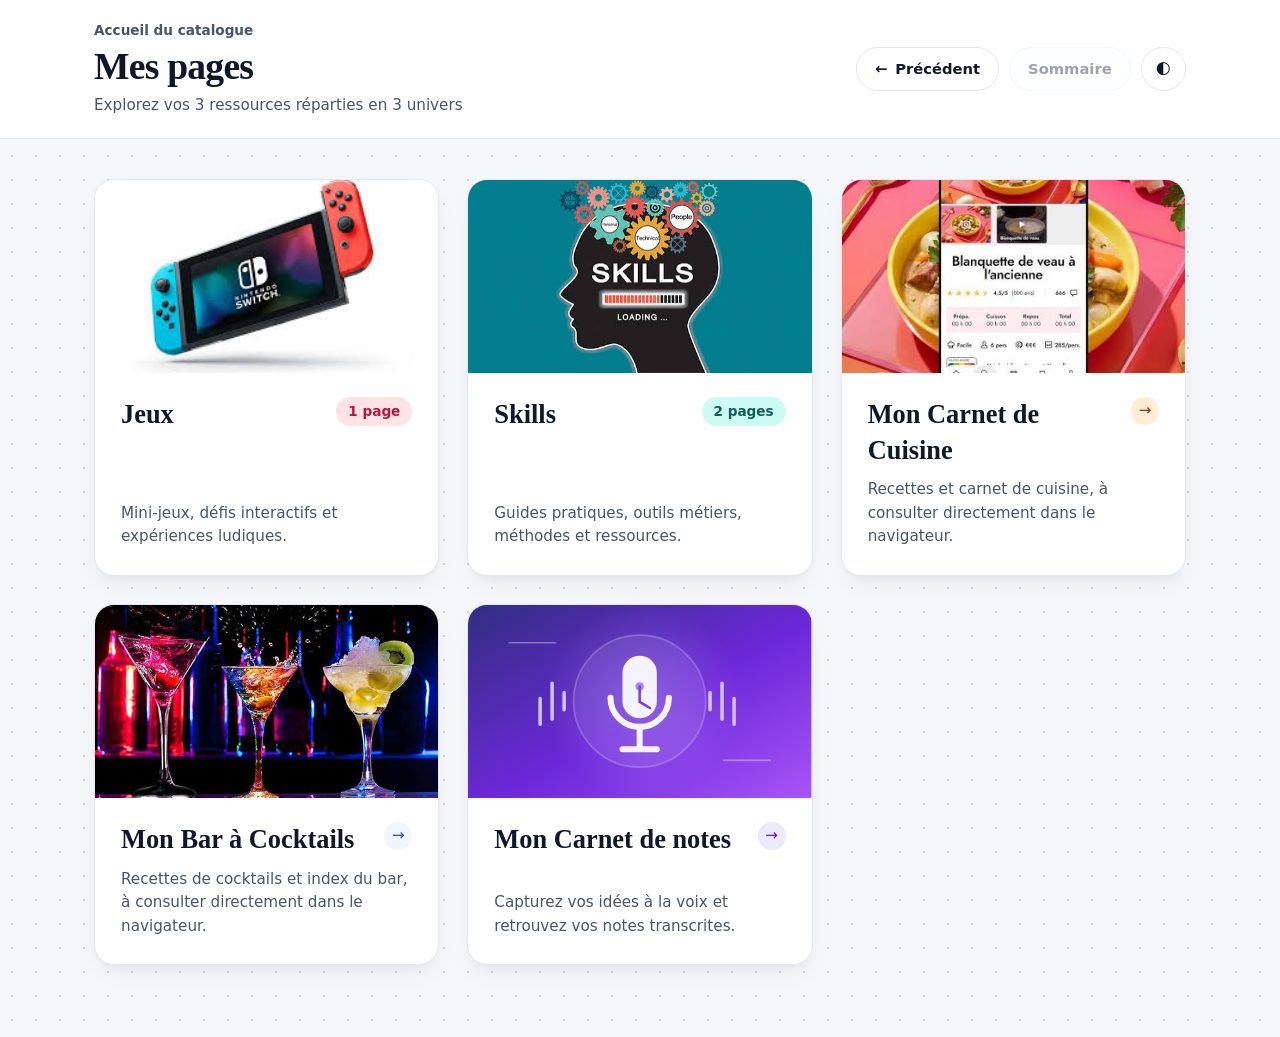
==== commit 59b45be6: "connexion à BDD de mon carnet de notes" ====
--- a/index.html
+++ b/index.html
@@ -538,6 +538,25 @@
     --accent: #fb923c;
     --accent-soft: rgba(251, 146, 60, 0.18);
     --accent-ink: #fdba74;
+  }
+
+  /* Vignette du carnet de notes vocales */
+  .card.category[data-key="notes-vocales"] {
+    --accent: #7c3aed;
+    --accent-soft: #ede9fe;
+    --accent-ink: #5b21b6;
+  }
+  @media (prefers-color-scheme: dark) {
+    :root:not([data-color-mode="light"]) .card.category[data-key="notes-vocales"] {
+      --accent: #a78bfa;
+      --accent-soft: rgba(167, 139, 250, 0.18);
+      --accent-ink: #c4b5fd;
+    }
+  }
+  :root[data-color-mode="dark"] .card.category[data-key="notes-vocales"] {
+    --accent: #a78bfa;
+    --accent-soft: rgba(167, 139, 250, 0.18);
+    --accent-ink: #c4b5fd;
   }
 
   .card.category .media-wrap {
@@ -777,6 +796,31 @@
         <circle cx="120" cy="150" r="4" fill="rgba(255,255,255,0.5)"/>
         <circle cx="280" cy="160" r="3" fill="rgba(255,255,255,0.5)"/>
         <circle cx="90" cy="110" r="2.5" fill="rgba(255,255,255,0.5)"/>
+      </svg>`,
+    "notes-vocales": `
+      <svg viewBox="0 0 400 225" xmlns="http://www.w3.org/2000/svg" role="img" aria-hidden="true">
+        <defs>
+          <linearGradient id="g-notes-vocales" x1="0%" y1="0%" x2="100%" y2="100%">
+            <stop offset="0%" stop-color="#312e81"/>
+            <stop offset="55%" stop-color="#6d28d9"/>
+            <stop offset="100%" stop-color="#a855f7"/>
+          </linearGradient>
+          <radialGradient id="glow-notes-vocales" cx="50%" cy="50%" r="50%">
+            <stop offset="0%" stop-color="#c4b5fd" stop-opacity="0.28"/>
+            <stop offset="100%" stop-color="#c4b5fd" stop-opacity="0"/>
+          </radialGradient>
+        </defs>
+        <rect width="400" height="225" fill="url(#g-notes-vocales)"/>
+        <circle cx="205" cy="112" r="115" fill="url(#glow-notes-vocales)"/>
+        <circle cx="200" cy="112" r="77" fill="rgba(255,255,255,0.08)" stroke="rgba(255,255,255,0.22)" stroke-width="2"/>
+        <rect x="180" y="59" width="40" height="73" rx="20" fill="#f5f3ff"/>
+        <path d="M166 108a34 34 0 0 0 68 0M200 143v25m-20 0h40" fill="none" stroke="#f5f3ff" stroke-width="7" stroke-linecap="round"/>
+        <g fill="none" stroke="#ddd6fe" stroke-width="4" stroke-linecap="round" opacity="0.9">
+          <path d="M112 102v20m-14-31v42m-14-24v30m198-37v20m14-31v42m14-24v30"/>
+        </g>
+        <circle cx="200" cy="95" r="5" fill="#a78bfa"/>
+        <path d="M200 95v18l12 7" fill="none" stroke="#7c3aed" stroke-width="3" stroke-linecap="round" stroke-linejoin="round"/>
+        <path d="M48 44h54m196 137h54" stroke="rgba(255,255,255,0.35)" stroke-width="2" stroke-linecap="round"/>
       </svg>`
   };
 
@@ -817,6 +861,15 @@
     title: "Mon Bar à Cocktails",
     description: "Recettes de cocktails et index du bar, à consulter directement dans le navigateur.",
     img: "cocktail",
+    image: null
+  };
+
+  /* Vignette de sélection : ouvre l'index du carnet de notes vocales */
+  const NOTES_TILE = {
+    key: "notes-vocales",
+    href: "Cahier%20de%20notes/index.html",
+    title: "Mon Carnet de notes",
+    description: "Capturez vos idées à la voix et retrouvez vos notes transcrites.",
     image: null
   };
 
@@ -1074,6 +1127,14 @@
       key: BAR_TILE.key,
       isCategory: true
     }));
+    ul.appendChild(makeCard({
+      href: NOTES_TILE.href,
+      name: NOTES_TILE.title,
+      description: NOTES_TILE.description,
+      image: NOTES_TILE.image,
+      key: NOTES_TILE.key,
+      isCategory: true
+    }));
     app.appendChild(ul);
   }
 
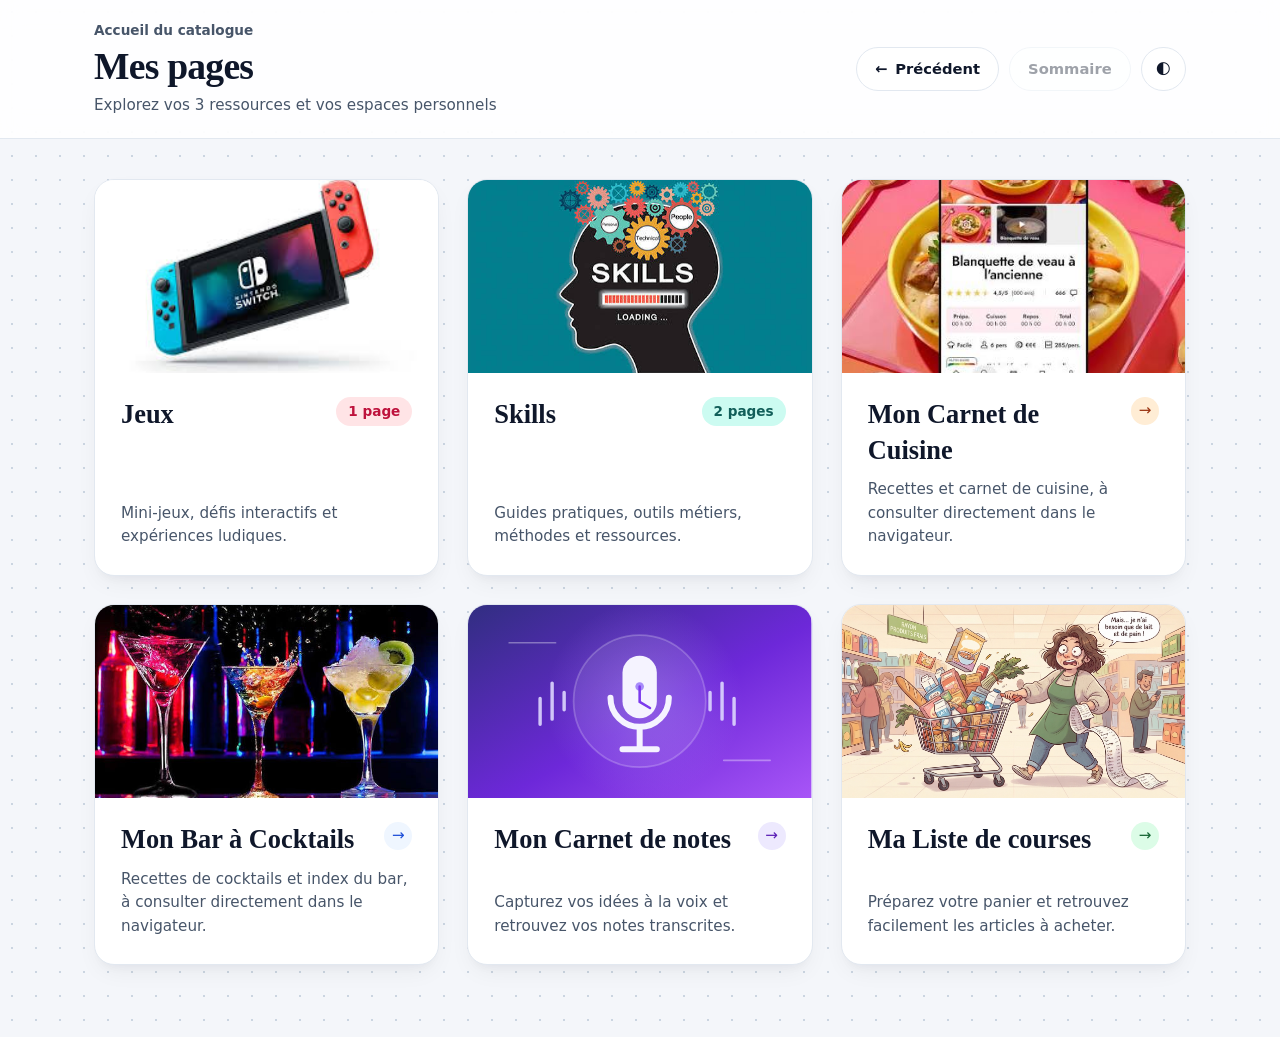
==== commit 5f1a5832: "liste courses" ====
--- a/index.html
+++ b/index.html
@@ -557,6 +557,25 @@
     --accent: #a78bfa;
     --accent-soft: rgba(167, 139, 250, 0.18);
     --accent-ink: #c4b5fd;
+  }
+
+  /* Vignette de la liste de courses */
+  .card.category[data-key="courses"] {
+    --accent: #16a34a;
+    --accent-soft: #dcfce7;
+    --accent-ink: #166534;
+  }
+  @media (prefers-color-scheme: dark) {
+    :root:not([data-color-mode="light"]) .card.category[data-key="courses"] {
+      --accent: #4ade80;
+      --accent-soft: rgba(74, 222, 128, 0.18);
+      --accent-ink: #86efac;
+    }
+  }
+  :root[data-color-mode="dark"] .card.category[data-key="courses"] {
+    --accent: #4ade80;
+    --accent-soft: rgba(74, 222, 128, 0.18);
+    --accent-ink: #86efac;
   }
 
   .card.category .media-wrap {
@@ -821,6 +840,52 @@
         <circle cx="200" cy="95" r="5" fill="#a78bfa"/>
         <path d="M200 95v18l12 7" fill="none" stroke="#7c3aed" stroke-width="3" stroke-linecap="round" stroke-linejoin="round"/>
         <path d="M48 44h54m196 137h54" stroke="rgba(255,255,255,0.35)" stroke-width="2" stroke-linecap="round"/>
+      </svg>`,
+    courses: `
+      <svg viewBox="0 0 400 225" xmlns="http://www.w3.org/2000/svg" role="img" aria-hidden="true">
+        <defs>
+          <linearGradient id="g-courses" x1="0%" y1="0%" x2="100%" y2="100%">
+            <stop offset="0%" stop-color="#14532d"/>
+            <stop offset="100%" stop-color="#22c55e"/>
+          </linearGradient>
+        </defs>
+        <rect width="400" height="225" fill="url(#g-courses)"/>
+        <circle cx="330" cy="40" r="60" fill="#ffffff" opacity="0.08"/>
+        <g transform="rotate(-7 115 110)">
+          <rect x="62" y="48" width="106" height="128" rx="8" fill="#fefce8"/>
+          <rect x="88" y="41" width="54" height="14" rx="4" fill="#94a3b8"/>
+          <g stroke="#a8a29e" stroke-width="3" stroke-linecap="round">
+            <line x1="104" y1="78" x2="150" y2="78"/>
+            <line x1="104" y1="100" x2="150" y2="100"/>
+            <line x1="104" y1="122" x2="150" y2="122"/>
+            <line x1="104" y1="144" x2="140" y2="144"/>
+          </g>
+          <g fill="none" stroke="#16a34a" stroke-width="3" stroke-linecap="round" stroke-linejoin="round">
+            <path d="M76 75 l5 5 l9 -10"/>
+            <path d="M76 119 l5 5 l9 -10"/>
+          </g>
+          <rect x="76" y="136" width="14" height="14" rx="3" fill="none" stroke="#a8a29e" stroke-width="2.5"/>
+        </g>
+        <path d="M214 62 H238 L266 140" fill="none" stroke="#e2e8f0" stroke-width="6" stroke-linecap="round" stroke-linejoin="round"/>
+        <path d="M238 84 H336 L320 146 H254 Z" fill="#ffffff" stroke="#e2e8f0" stroke-width="4" stroke-linejoin="round"/>
+        <g stroke="#bbf7d0" stroke-width="2" opacity="0.8">
+          <line x1="262" y1="84" x2="272" y2="146"/>
+          <line x1="288" y1="84" x2="296" y2="146"/>
+          <line x1="314" y1="84" x2="318" y2="146"/>
+          <line x1="240" y1="106" x2="330" y2="106"/>
+          <line x1="250" y1="126" x2="324" y2="126"/>
+        </g>
+        <circle cx="268" cy="96" r="10" fill="#ef4444"/>
+        <path d="M268 86 q2 -6 6 -6" fill="none" stroke="#166534" stroke-width="2.5" stroke-linecap="round"/>
+        <path d="M296 100 q-2 -10 6 -10 q8 0 6 10 z" fill="#f97316"/>
+        <rect x="312" y="92" width="10" height="28" rx="4" fill="#38bdf8"/>
+        <rect x="310" y="86" width="14" height="8" rx="2" fill="#0ea5e9"/>
+        <ellipse cx="282" cy="124" rx="12" ry="8" fill="#d97706"/>
+        <circle cx="266" cy="162" r="8" fill="#0f172a"/>
+        <circle cx="312" cy="162" r="8" fill="#0f172a"/>
+        <circle cx="266" cy="162" r="3" fill="#94a3b8"/>
+        <circle cx="312" cy="162" r="3" fill="#94a3b8"/>
+        <path d="M48 44h54m196 137h54" stroke="rgba(255,255,255,0.35)" stroke-width="2" stroke-linecap="round"/>
       </svg>`
   };
 
@@ -871,6 +936,15 @@
     title: "Mon Carnet de notes",
     description: "Capturez vos idées à la voix et retrouvez vos notes transcrites.",
     image: null
+  };
+
+  /* Vignette de sélection : ouvre la liste de courses */
+  const COURSES_TILE = {
+    key: "courses",
+    href: "Liste%20de%20course/index.html",
+    title: "Ma Liste de courses",
+    description: "Préparez votre panier et retrouvez facilement les articles à acheter.",
+    image: "liste courses.png"
   };
 
   const IMAGE_EXT = ["jpg", "jpeg", "png", "webp"];
@@ -1090,7 +1164,7 @@
     const total = PAGES.length;
     updateHeader({
       title: "Mes pages",
-      sub: total ? `Explorez vos ${total} ressources réparties en 3 univers` : "Aucune page trouvée"
+      sub: total ? `Explorez vos ${total} ressources et vos espaces personnels` : "Aucune page trouvée"
     });
     btnSommaire.disabled = true;
     app.innerHTML = "";
@@ -1135,6 +1209,14 @@
       key: NOTES_TILE.key,
       isCategory: true
     }));
+    ul.appendChild(makeCard({
+      href: COURSES_TILE.href,
+      name: COURSES_TILE.title,
+      description: COURSES_TILE.description,
+      image: COURSES_TILE.image,
+      key: COURSES_TILE.key,
+      isCategory: true
+    }));
     app.appendChild(ul);
   }
 
